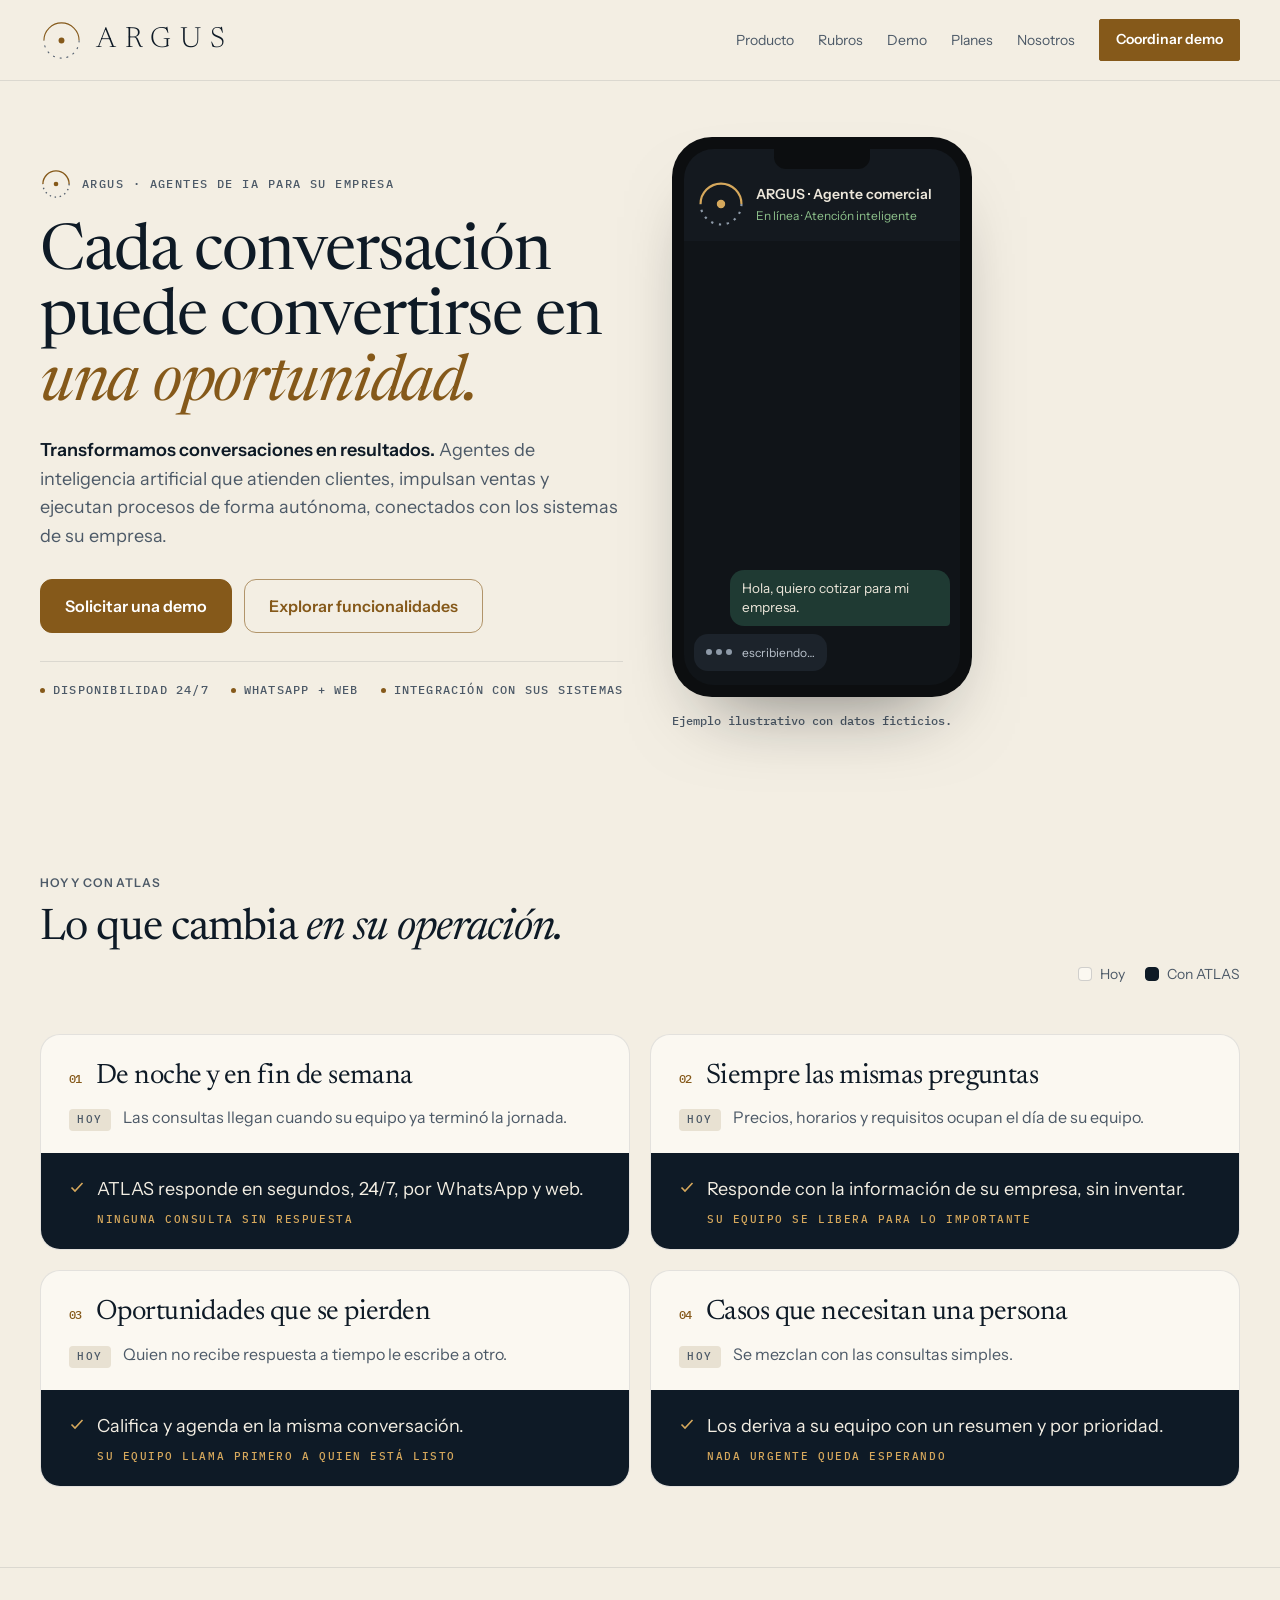
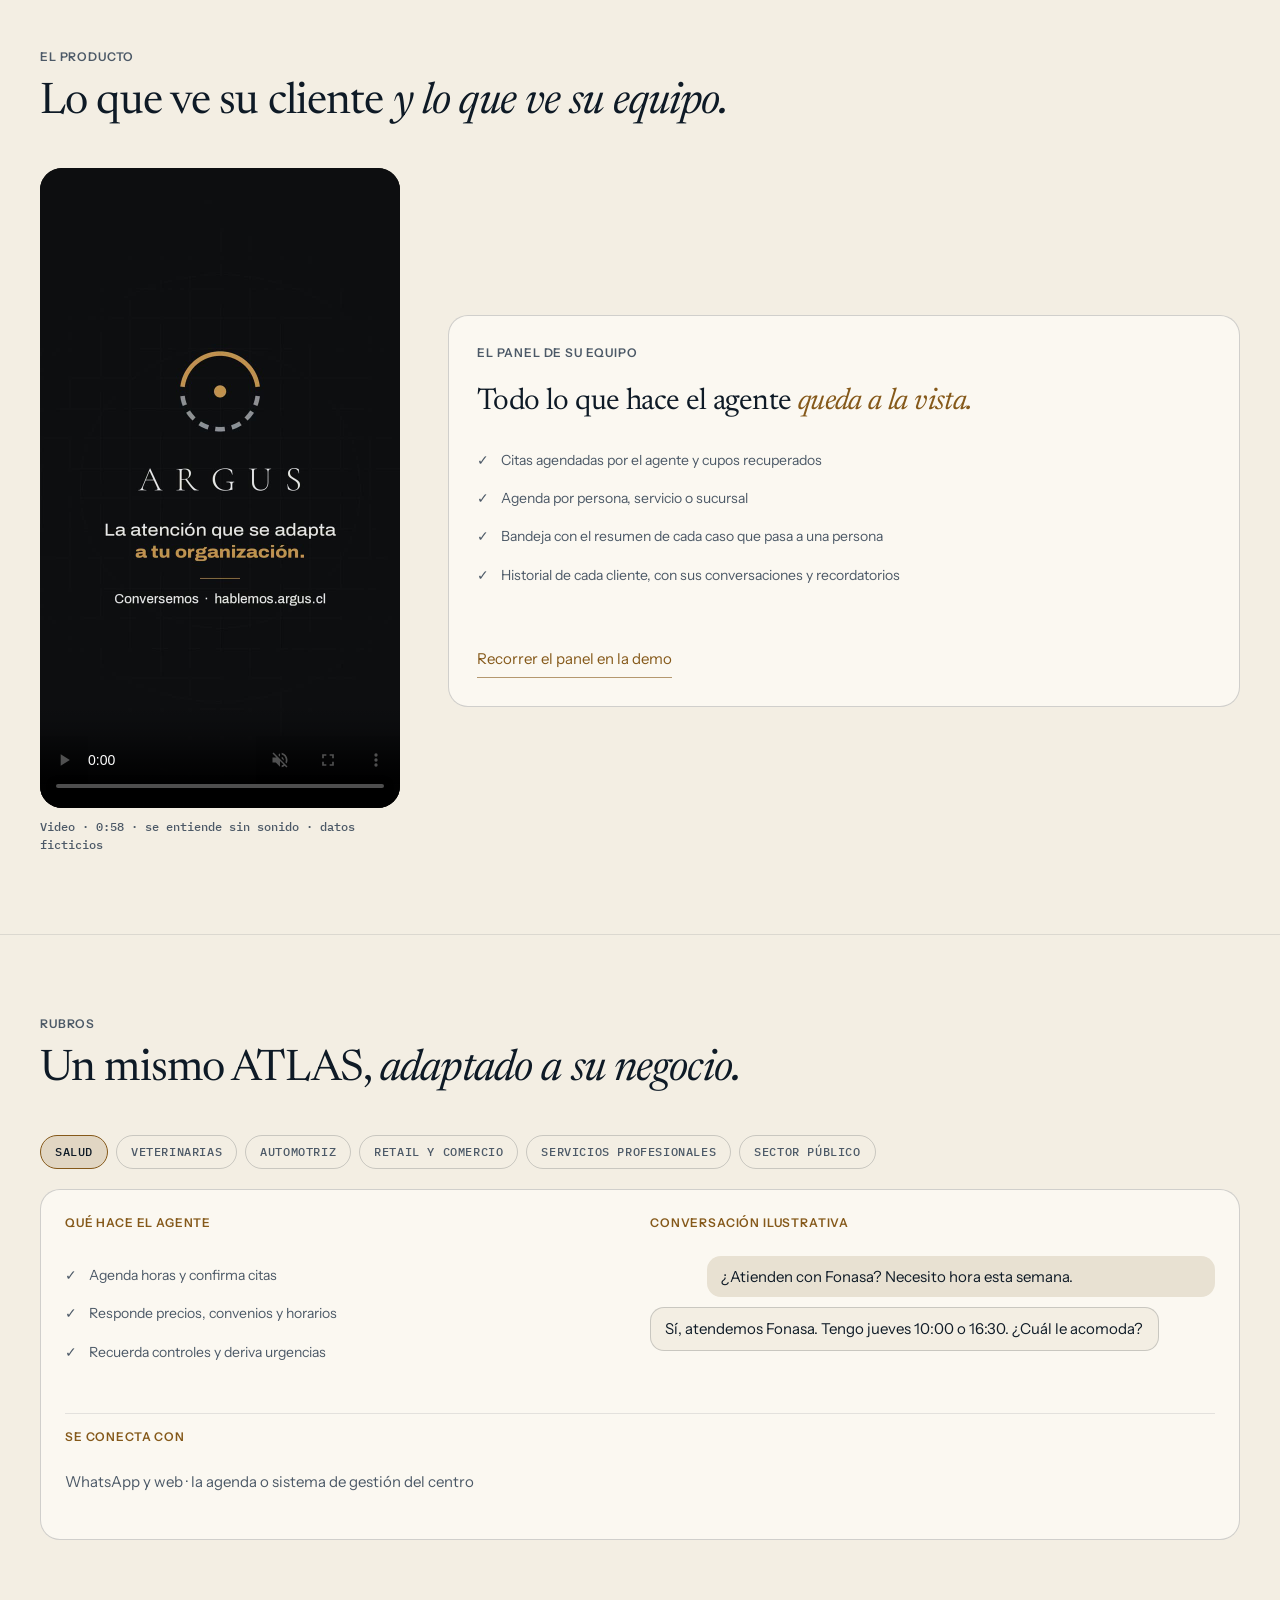
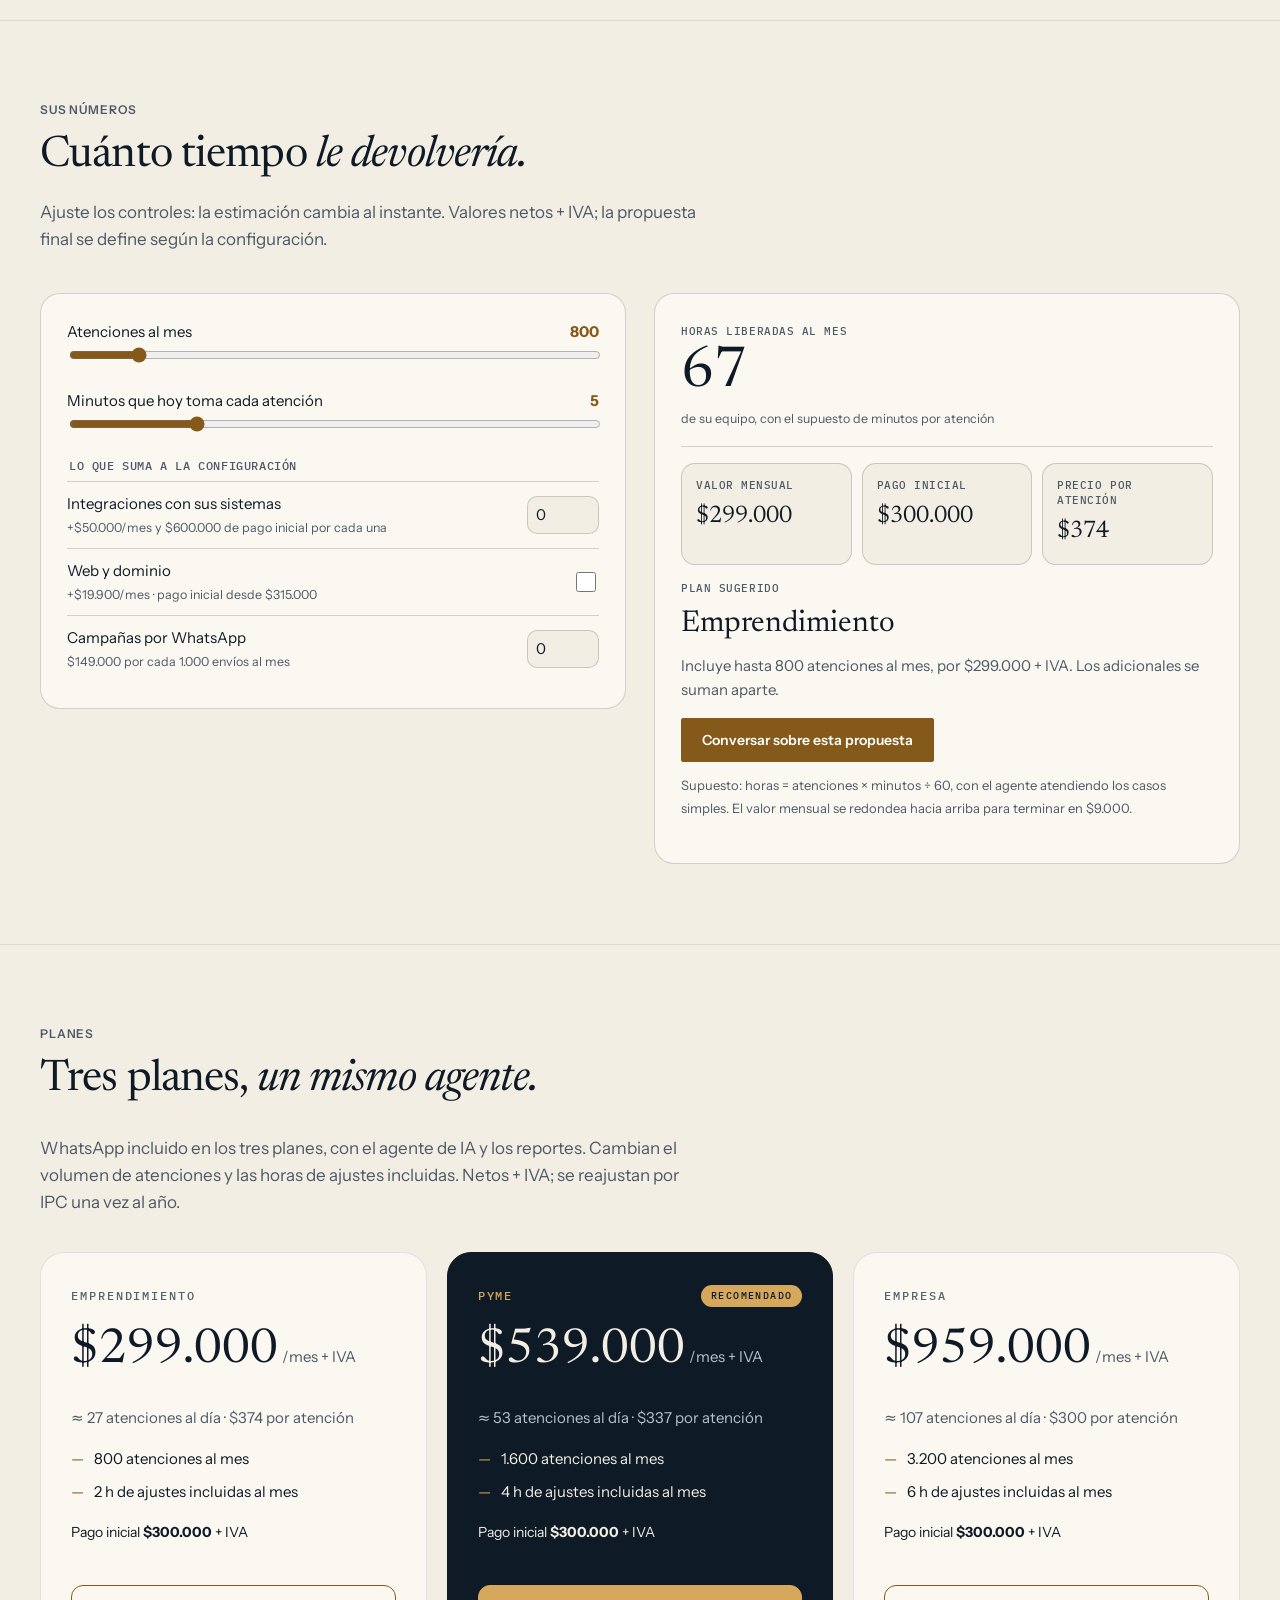
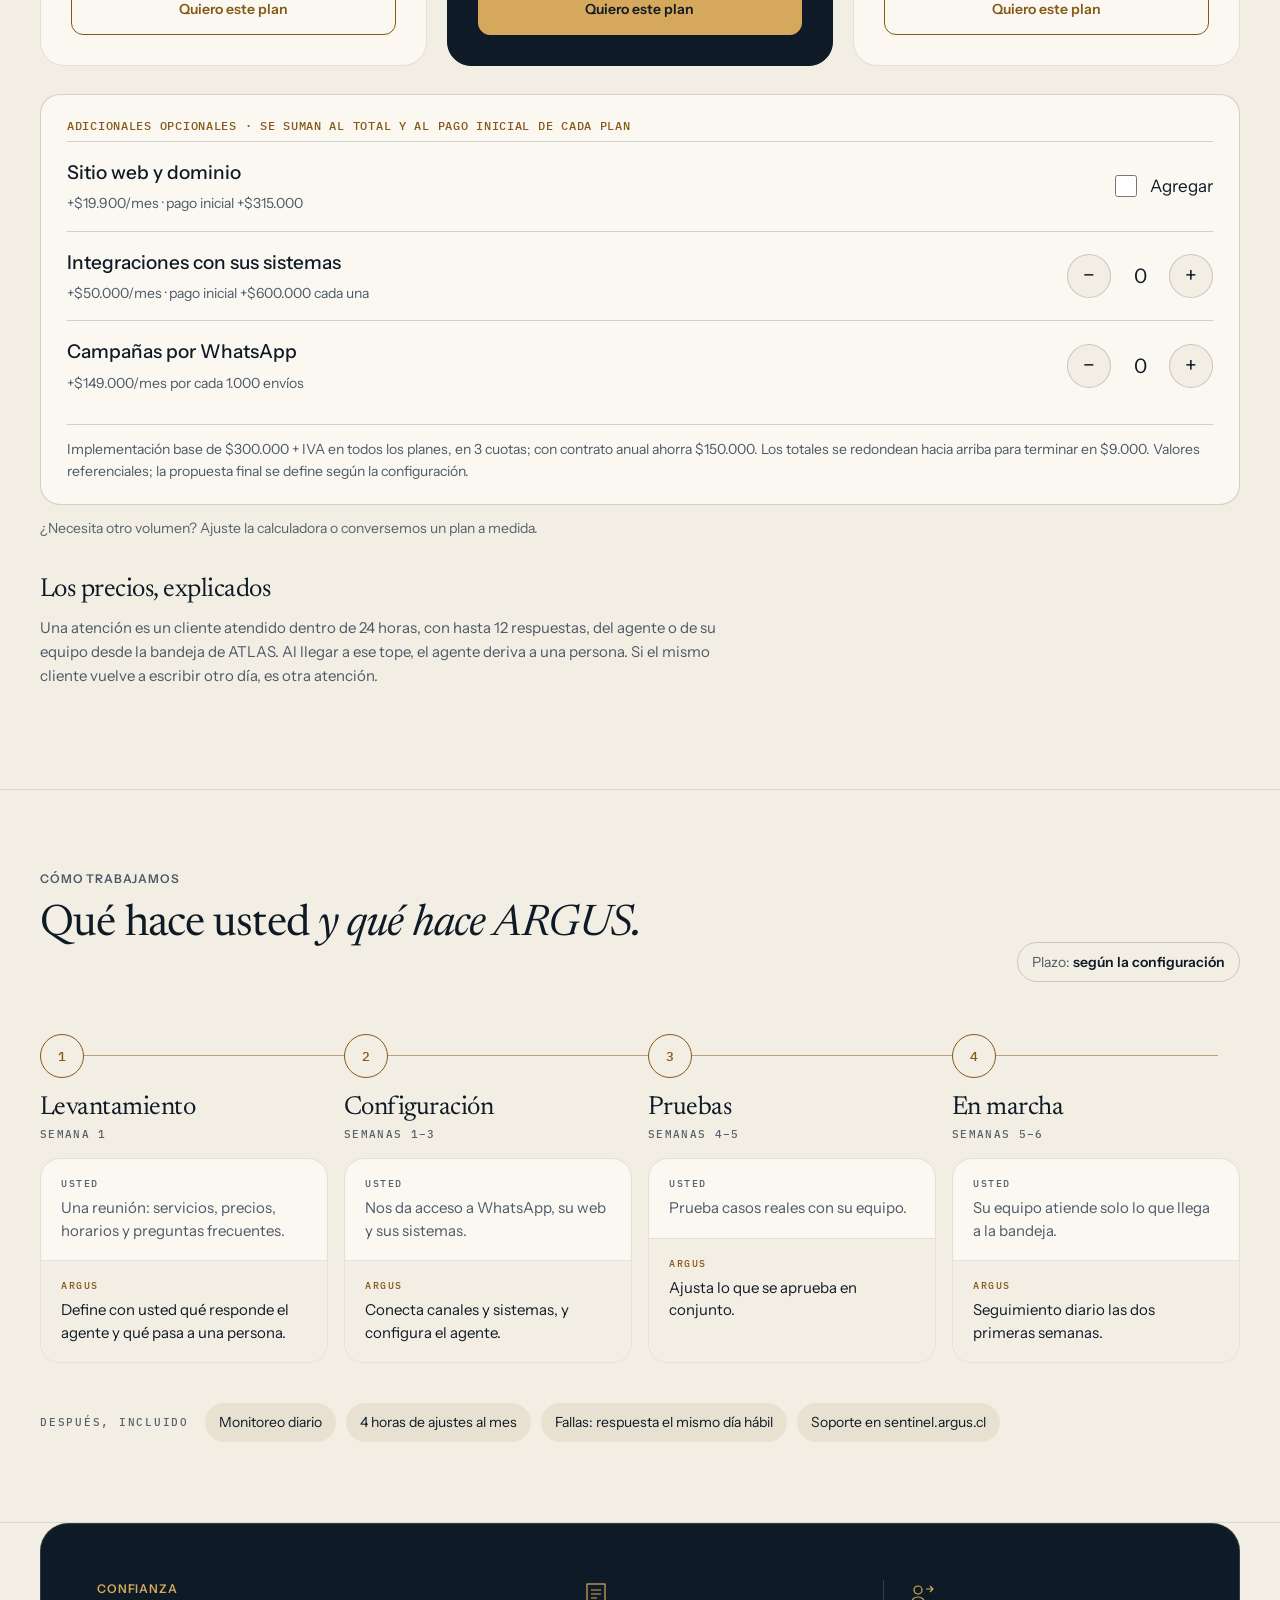
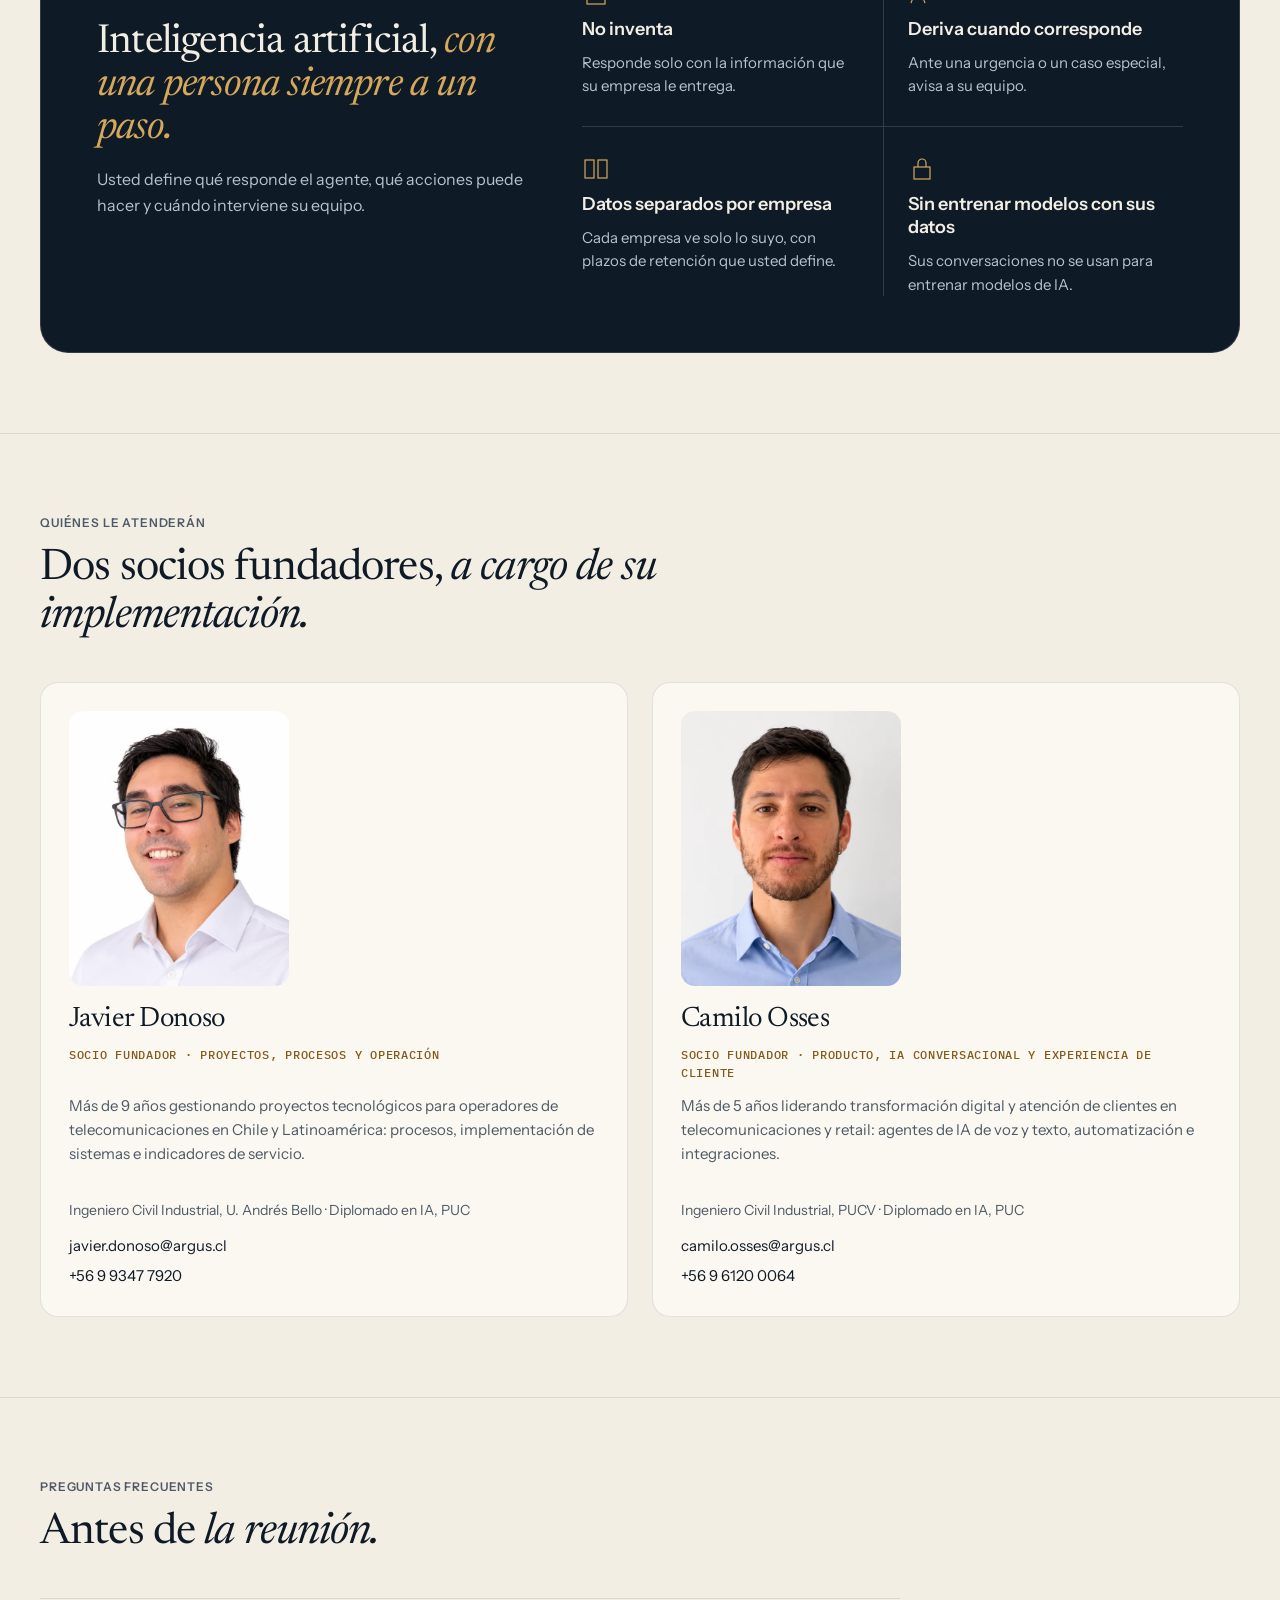
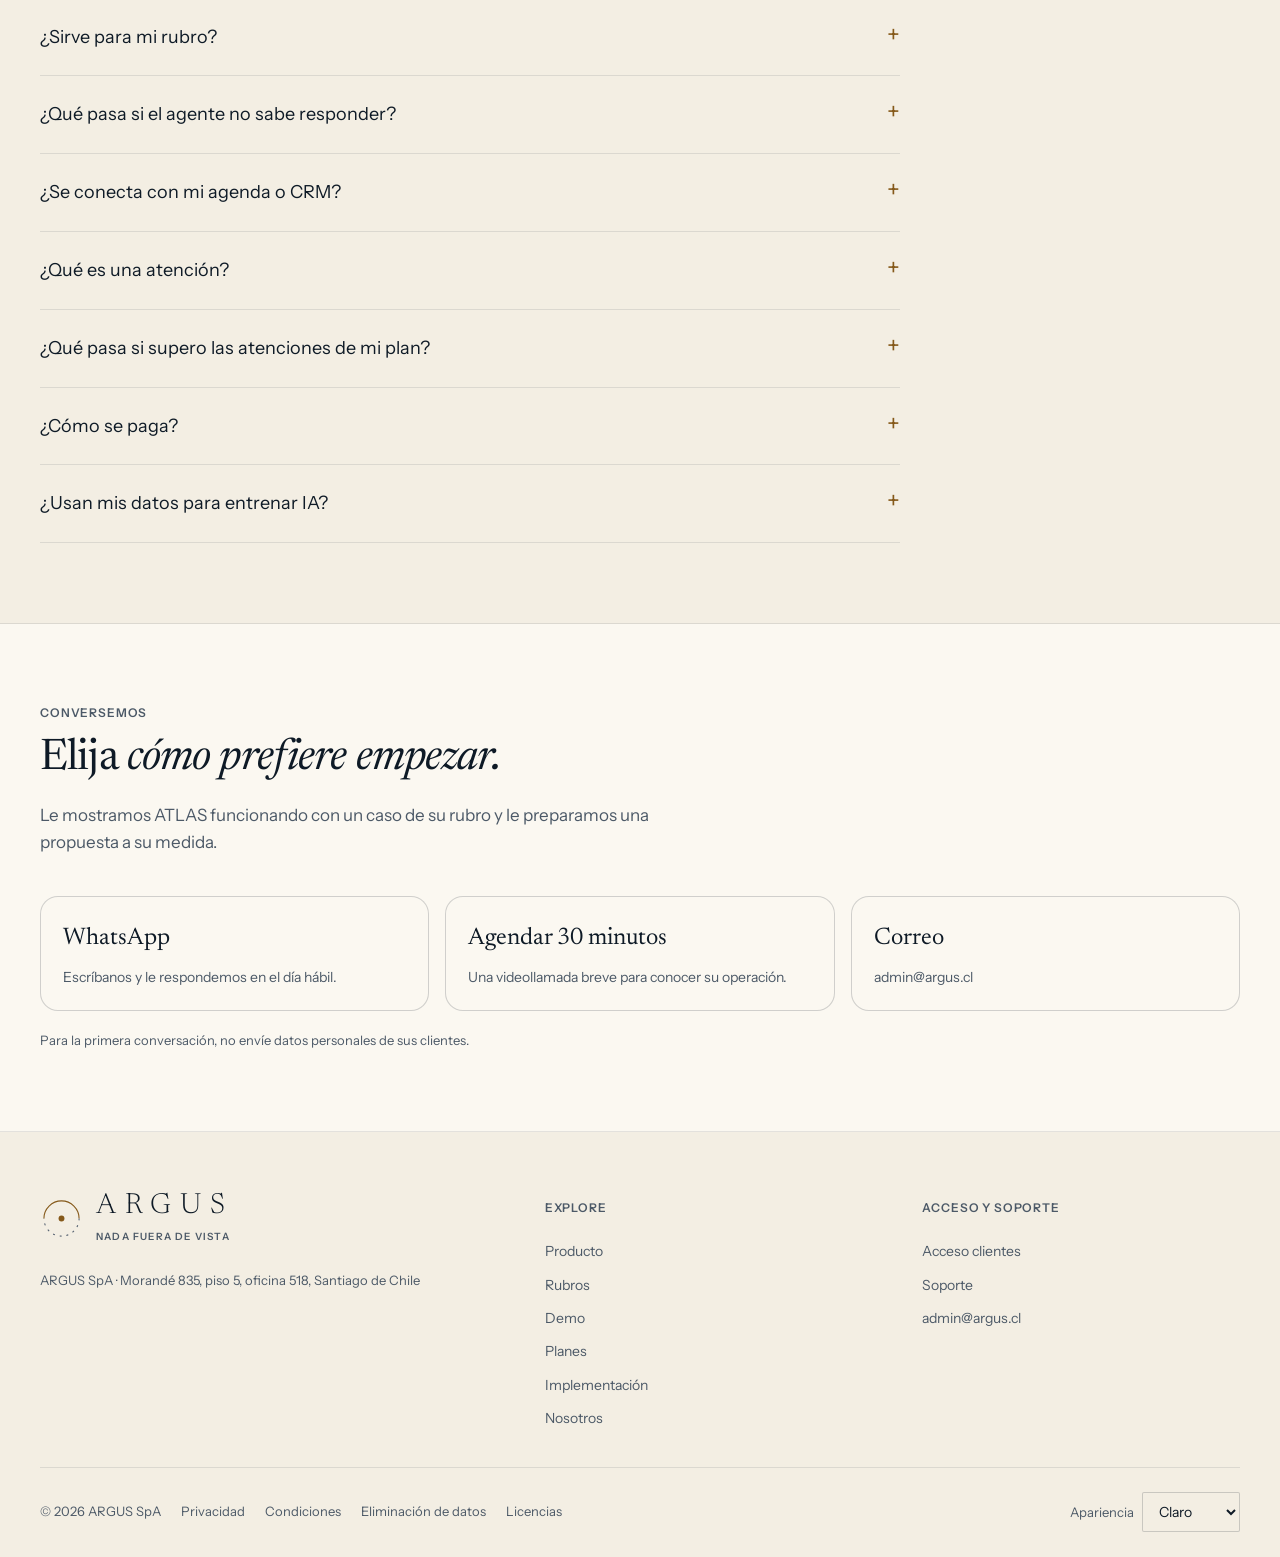
==== index.html @ 212ef9f0 "feat(seo): favicon ARGUS en raíz y datos estructurados WebSite - Agrega favicon.ico, favicon.svg, fa" ====
<!doctype html><html lang="es-CL"><head><meta charset="utf-8"><meta name="viewport" content="width=device-width, initial-scale=1"><title>ATLAS: agentes de IA que atienden, agendan y venden por WhatsApp y web | ARGUS</title><meta name="description" content="ATLAS responde 24/7 por WhatsApp y en su sitio web con la información de su empresa, agenda, califica oportunidades y deriva a su equipo. Desde $299.000 + IVA al mes."><link rel="canonical" href="https://www.argus.cl/"><meta property="og:type" content="website"><meta property="og:locale" content="es_CL"><meta property="og:site_name" content="ARGUS"><meta property="og:title" content="Su atención, a toda hora · ATLAS by ARGUS"><meta property="og:description" content="Agentes de IA que atienden, agendan y venden por WhatsApp y en su sitio web."><meta property="og:url" content="https://www.argus.cl/"><meta property="og:image" content="https://www.argus.cl/assets/media/atlas-demo-argus-poster.jpg"><meta property="og:image:alt" content="ATLAS by ARGUS: la atención que se adapta a su organización"><meta name="twitter:card" content="summary_large_image"><meta name="twitter:image" content="https://www.argus.cl/assets/media/atlas-demo-argus-poster.jpg"><meta name="theme-color" content="#F3EEE3"><link rel="icon" href="/favicon.ico" sizes="48x48"><link rel="icon" href="/favicon.svg" type="image/svg+xml"><link rel="icon" href="/favicon.png" type="image/png" sizes="96x96"><link rel="apple-touch-icon" href="/apple-touch-icon.png"><link rel="preconnect" href="https://fonts.googleapis.com"><link rel="preconnect" href="https://fonts.gstatic.com" crossorigin><link href="https://fonts.googleapis.com/css2?family=Newsreader:ital,opsz,wght@0,6..72,300..600;1,6..72,400&family=Instrument+Sans:wght@400..600&family=IBM+Plex+Mono:wght@400;500&display=swap" rel="stylesheet"><link rel="stylesheet" href="assets/site.css"><script type="application/ld+json">{"@context":"https://schema.org","@type":"Organization","name":"ARGUS SpA","url":"https://www.argus.cl/","logo":"https://www.argus.cl/assets/argus-app-icon-1024.png","email":"admin@argus.cl","address":{"@type":"PostalAddress","streetAddress":"Morandé 835, piso 5, oficina 518","addressLocality":"Santiago","addressCountry":"CL"}}</script><script type="application/ld+json">{"@context":"https://schema.org","@type":"FAQPage","mainEntity":[{"@type":"Question","name":"¿Sirve para mi rubro?","acceptedAnswer":{"@type":"Answer","text":"Sí. El lenguaje, las reglas y los procesos se configuran según su negocio."}},{"@type":"Question","name":"¿Qué pasa si el agente no sabe responder?","acceptedAnswer":{"@type":"Answer","text":"Deriva la conversación a su equipo con un resumen, sin inventar."}},{"@type":"Question","name":"¿Se conecta con mi agenda o CRM?","acceptedAnswer":{"@type":"Answer","text":"Sí, con una integración adicional. Si no usa un sistema de agenda, ATLAS trae la suya. Si su proveedor no habilita el acceso, ajustamos la propuesta antes de cobrar la integración."}},{"@type":"Question","name":"¿Qué es una atención?","acceptedAnswer":{"@type":"Answer","text":"Un cliente atendido dentro de 24 horas, con hasta 12 respuestas del agente o de su equipo desde la bandeja. Si el mismo cliente vuelve otro día, es otra atención."}},{"@type":"Question","name":"¿Qué pasa si supero las atenciones de mi plan?","acceptedAnswer":{"@type":"Answer","text":"El agente sigue atendiendo. Cada atención adicional cuesta $500 + IVA. Si lo supera dos meses seguidos, pasa al plan siguiente."}},{"@type":"Question","name":"¿Cómo se paga?","acceptedAnswer":{"@type":"Answer","text":"La implementación es un pago único desde $300.000 + IVA, en 3 cuotas; con contrato anual ahorra $150.000. La mensualidad comienza al entregar el servicio."}},{"@type":"Question","name":"¿Usan mis datos para entrenar IA?","acceptedAnswer":{"@type":"Answer","text":"No. Cada empresa ve solo lo suyo y usted define cuánto tiempo se guardan. Tratamos los datos conforme a la Ley 21.719."}}]}</script><script src="assets/site.js" defer></script><script src="assets/hero.js" defer></script><link rel="stylesheet" href="assets/carta.css"><link rel="stylesheet" href="assets/ajustes.css"><link rel="stylesheet" href="assets/hero.css"><link rel="stylesheet" href="assets/home.css"><link rel="stylesheet" href="assets/secciones.css"><script src="assets/theme.js"></script><script type="application/ld+json">{"@context":"https://schema.org","@type":"WebSite","name":"ARGUS","url":"https://www.argus.cl/"}</script></head><body class="home"><a class="skip" href="#contenido">Ir al contenido</a><header class="masthead"><div class="container nav-inner"><a class="brand" href="index.html" aria-label="ARGUS, inicio"><svg viewBox="0 0 44 44" fill="none" aria-hidden="true"><path d="M4 22a18 18 0 0 1 36 0" stroke="currentColor" stroke-width="1.1"/><path d="M40 22a18 18 0 0 1-36 0" stroke="currentColor" stroke-width="1.1" stroke-dasharray="2 5" style="stroke:var(--gy)"/><circle cx="22" cy="22" r="3" fill="currentColor"/></svg><span>ARGUS<small>NADA FUERA DE VISTA</small></span></a><button class="menu-toggle" aria-expanded="false" aria-controls="main-nav">Menú <span aria-hidden="true">☰</span></button><nav id="main-nav" aria-label="Navegación principal"><a href="#producto" data-spy="producto">Producto</a><a href="#rubros" data-spy="rubros">Rubros</a><a href="demo.html">Demo</a><a href="planes.html">Planes</a><a href="nosotros.html">Nosotros</a><a class="button" href="https://hablemos.argus.cl" data-contact="whatsapp" data-placement="navegacion" target="_blank" rel="noopener">Coordinar demo</a><div class="nav-extra"><a href="implementacion.html">Implementación</a><a href="https://app.argus.cl">Acceso clientes</a><a href="https://sentinel.argus.cl">Soporte</a></div></nav></div></header><main id="contenido">

<section class="hx" aria-labelledby="hx-title"><div class="container hx-row"><div class="hx-copy"><p class="hx-chip"><svg class="hx-eye sm" width="32" height="32" viewBox="0 0 44 44" fill="none" aria-hidden="true"><circle class="hx-halo" cx="22" cy="22" r="17"/><g class="hx-lid"><path class="hx-arc-top" d="M4 22a18 18 0 0 1 36 0"/><path class="hx-arc-bot" d="M40 22a18 18 0 0 1-36 0"/><circle class="hx-pupil" cx="22" cy="22" r="3.2"/></g></svg><span>ARGUS · Agentes de IA para su empresa</span></p><h1 id="hx-title">Cada conversación puede convertirse en <em>una oportunidad.</em></h1><p class="hx-lead"><strong>Transformamos conversaciones en resultados.</strong> Agentes de inteligencia artificial que atienden clientes, impulsan ventas y ejecutan procesos de forma autónoma, conectados con los sistemas de su empresa.</p><div class="hero3-ctas"><a class="button hero3-primary" href="https://hablemos.argus.cl" data-contact="whatsapp" data-placement="portada" target="_blank" rel="noopener" data-evt="cta_whatsapp_hero">Solicitar una demo</a><a class="button secondary" href="#producto">Explorar funcionalidades</a></div><ul class="hx-facts"><li>Disponibilidad 24/7</li><li>WhatsApp + web</li><li>Integración con sus sistemas</li></ul></div><figure class="hx-demo"><p class="vh">Ejemplo ilustrativo con datos ficticios: un cliente pide cotizar por WhatsApp. El agente pregunta cuántas consultas recibe y por qué canal, recomienda el plan Pyme, agenda una demo para mañana a las 11:00 y avisa al equipo comercial con un resumen. Resultado: oportunidad comercial identificada.</p><div class="hx-phone" aria-hidden="true"><div class="hx-notch"></div><div class="hx-head"><svg class="hx-eye lg" width="50" height="50" viewBox="0 0 44 44" fill="none" aria-hidden="true"><circle class="hx-halo" cx="22" cy="22" r="17"/><g class="hx-lid"><path class="hx-arc-top" d="M4 22a18 18 0 0 1 36 0"/><path class="hx-arc-bot" d="M40 22a18 18 0 0 1-36 0"/><circle class="hx-pupil" cx="22" cy="22" r="3.2"/></g></svg><div><b>ARGUS · Agente comercial</b><small>En línea · Atención inteligente</small></div></div><div class="hx-msgs"><p class="hx-m u">Hola, quiero cotizar para mi empresa.</p><p class="hx-m a">Con gusto. ¿Cuántas consultas recibe al día y por qué canal?</p><p class="hx-m u">Unas 40, casi todas por WhatsApp.</p><p class="hx-m a">El plan Pyme le calza: atención 24/7 y conexión con sus sistemas. ¿Agendo una demo mañana a las 11:00?</p><p class="hx-m u">Sí, perfecto.</p><p class="hx-m a"><b class="ok">Listo.</b> Demo agendada y su ejecutivo ya tiene el resumen.</p><p class="hx-typing"><i></i><i></i><i></i><span>escribiendo…</span></p></div></div><div class="hx-card" aria-hidden="true"><span class="hx-kick">Resultado de la conversación</span><b class="hx-title">Oportunidad comercial identificada</b><dl><div><dt>Interés</dt><dd>Cotización</dd></div><div><dt>Canal</dt><dd>WhatsApp</dd></div><div><dt>Volumen</dt><dd>~40 al día</dd></div></dl><ul><li><span class="ck">✓</span><span>Demo agendada<small>Mañana 11:00</small></span></li><li><span class="ck">✓</span><span>Equipo comercial avisado<small>Con resumen</small></span></li></ul></div><figcaption class="hx-note">Ejemplo ilustrativo con datos ficticios.</figcaption></figure></div></section>

<section class="section" id="hoy-con-atlas"><div class="container"><div class="chg-head"><div class="section-heading stacked"><span class="eyebrow">Hoy y con ATLAS</span><h2>Lo que cambia <em>en su operación.</em></h2></div><p class="chg-legend" aria-hidden="true"><span><i class="k-hoy"></i>Hoy</span><span><i class="k-atlas"></i>Con ATLAS</span></p></div><ul class="chg-grid" aria-label="Situaciones: hoy y con ATLAS"><li class="chg-card"><div class="chg-top"><h3><span class="chg-n">01</span>De noche y en fin de semana</h3><p class="chg-hoy"><span class="chg-tag">Hoy</span>Las consultas llegan cuando su equipo ya terminó la jornada.</p></div><div class="chg-atlas"><p><svg viewBox="0 0 16 16" aria-hidden="true"><path d="M2.5 8.5l3.5 3.5 7.5-8"/></svg><span><span class="vh">Con ATLAS: </span>ATLAS responde en segundos, 24/7, por WhatsApp y web.</span></p><small><span class="r-full">Ninguna consulta sin respuesta</span><span class="r-short" aria-hidden="true">Ninguna consulta sin respuesta</span></small></div></li><li class="chg-card"><div class="chg-top"><h3><span class="chg-n">02</span>Siempre las mismas preguntas</h3><p class="chg-hoy"><span class="chg-tag">Hoy</span>Precios, horarios y requisitos ocupan el día de su equipo.</p></div><div class="chg-atlas"><p><svg viewBox="0 0 16 16" aria-hidden="true"><path d="M2.5 8.5l3.5 3.5 7.5-8"/></svg><span><span class="vh">Con ATLAS: </span>Responde con la información de su empresa, sin inventar.</span></p><small><span class="r-full">Su equipo se libera para lo importante</span><span class="r-short" aria-hidden="true">Su equipo se libera</span></small></div></li><li class="chg-card"><div class="chg-top"><h3><span class="chg-n">03</span>Oportunidades que se pierden</h3><p class="chg-hoy"><span class="chg-tag">Hoy</span>Quien no recibe respuesta a tiempo le escribe a otro.</p></div><div class="chg-atlas"><p><svg viewBox="0 0 16 16" aria-hidden="true"><path d="M2.5 8.5l3.5 3.5 7.5-8"/></svg><span><span class="vh">Con ATLAS: </span>Califica y agenda en la misma conversación.</span></p><small><span class="r-full">Su equipo llama primero a quien está listo</span><span class="r-short" aria-hidden="true">Se llama primero a quien está listo</span></small></div></li><li class="chg-card"><div class="chg-top"><h3><span class="chg-n">04</span>Casos que necesitan una persona</h3><p class="chg-hoy"><span class="chg-tag">Hoy</span>Se mezclan con las consultas simples.</p></div><div class="chg-atlas"><p><svg viewBox="0 0 16 16" aria-hidden="true"><path d="M2.5 8.5l3.5 3.5 7.5-8"/></svg><span><span class="vh">Con ATLAS: </span>Los deriva a su equipo con un resumen y por prioridad.</span></p><small><span class="r-full">Nada urgente queda esperando</span><span class="r-short" aria-hidden="true">Nada urgente queda esperando</span></small></div></li></ul><div class="chg-nav"><div class="chg-dots" aria-hidden="true"><i class="on"></i><i></i><i></i><i></i></div><div class="chg-arrows"><button type="button" class="chg-prev" aria-label="Situación anterior">←</button><button type="button" class="chg-next" aria-label="Situación siguiente">→</button></div></div></div></section>

<section class="section product-section" id="producto"><div class="container"><div class="section-heading stacked"><span class="eyebrow">El producto</span><h2>Lo que ve su cliente <em>y lo que ve su equipo.</em></h2></div>
<div class="v2-video-row"><figure class="video-demo"><video src="assets/media/atlas-demo-argus.mp4" poster="assets/media/atlas-demo-argus-poster.jpg" controls playsinline muted preload="metadata" width="720" height="1280" aria-describedby="video-demo-caption" data-evt="play_video"></video><figcaption id="video-demo-caption">Video · 0:58 · se entiende sin sonido · datos ficticios</figcaption></figure>
<div class="v2-panel-card"><span class="eyebrow">El panel de su equipo</span><h3>Todo lo que hace el agente <em>queda a la vista.</em></h3><ul class="check-list"><li>Citas agendadas por el agente y cupos recuperados</li><li>Agenda por persona, servicio o sucursal</li><li>Bandeja con el resumen de cada caso que pasa a una persona</li><li>Historial de cada cliente, con sus conversaciones y recordatorios</li></ul><a class="text-link" href="demo.html">Recorrer el panel en la demo</a></div></div>
</div></section>

<section class="section" id="rubros"><div class="container"><div class="section-heading stacked"><span class="eyebrow">Rubros</span><h2>Un mismo ATLAS, <em>adaptado a su negocio.</em></h2></div>
<div class="rub-explorer"><div class="rub-tabs" role="tablist" aria-label="Elija un rubro">
<button role="tab" id="rx-0" aria-controls="rxp" aria-selected="true" data-x="0">Salud</button><button role="tab" id="rx-1" aria-selected="false" tabindex="-1" data-x="1">Veterinarias</button><button role="tab" id="rx-2" aria-selected="false" tabindex="-1" data-x="2">Automotriz</button><button role="tab" id="rx-3" aria-selected="false" tabindex="-1" data-x="3">Retail y comercio</button><button role="tab" id="rx-4" aria-selected="false" tabindex="-1" data-x="4">Servicios profesionales</button><button role="tab" id="rx-5" aria-selected="false" tabindex="-1" data-x="5">Sector público</button></div>
<div class="rub-panel" id="rxp" role="tabpanel" aria-labelledby="rx-0"><div class="rub-do"><span class="eyebrow">Qué hace el agente</span><ul class="check-list" data-x="do"></ul></div>
<div class="rub-chat"><span class="eyebrow">Conversación ilustrativa</span><p class="u" data-x="c">¿Atienden con Fonasa? Necesito hora esta semana.</p><p class="a" data-x="a">Sí, atendemos Fonasa. Tengo jueves 10:00 o 16:30. ¿Cuál le acomoda?</p></div>
<div class="rub-con"><span class="eyebrow">Se conecta con</span><p data-x="con"></p></div></div>
</div></div></section>

<section class="section" id="calculadora"><div class="container"><div class="section-heading stacked"><span class="eyebrow">Sus números</span><h2>Cuánto tiempo <em>le devolvería.</em></h2><p>Ajuste los controles: la estimación cambia al instante. Valores netos + IVA; la propuesta final se define según la configuración.</p></div>
<div class="calc2"><div class="calc-inputs">
<label class="calc-field"><span>Atenciones al mes <b id="c-att-v">800</b></span><input id="c-att" type="range" min="100" max="6000" step="50" value="800"></label>
<label class="calc-field"><span>Minutos que hoy toma cada atención <b id="c-min-v">5</b></span><input id="c-min" type="range" min="2" max="15" step="1" value="5"></label>
<fieldset class="calc-add"><legend>Lo que suma a la configuración</legend>
<label class="calc-check"><span>Integraciones con sus sistemas<small>+$50.000/mes y $600.000 de pago inicial por cada una</small></span><input id="c-integ" type="number" min="0" max="10" value="0"></label>
<label class="calc-check"><span>Web y dominio<small>+$19.900/mes · pago inicial desde $315.000</small></span><input id="c-web" type="checkbox"></label>
<label class="calc-check"><span>Campañas por WhatsApp<small>$149.000 por cada 1.000 envíos al mes</small></span><input id="c-camp" type="number" min="0" max="50" value="0"></label>
</fieldset></div>
<div class="calc-results" aria-live="polite">
<div class="calc-hours"><span>Horas liberadas al mes</span><b id="c-h">67</b><small>de su equipo, con el supuesto de minutos por atención</small></div>
<div class="calc-out2"><div><span>Valor mensual</span><b id="c-mes">$0</b></div><div><span>Pago inicial</span><b id="c-ini">$0</b></div><div><span>Precio por atención</span><b id="c-unit">$0</b></div></div>
<div class="calc-plan-sug"><span>Plan sugerido</span><b id="c-plan">Pyme · recomendado</b><p id="c-plan-d"></p></div>
<a class="button" id="c-cta" href="https://hablemos.argus.cl" target="_blank" rel="noopener" data-contact="whatsapp" data-placement="calculadora">Conversar sobre esta propuesta</a>
<p class="small">Supuesto: horas = atenciones × minutos ÷ 60, con el agente atendiendo los casos simples. El valor mensual se redondea hacia arriba para terminar en $9.000.</p>
</div></div></div></section>
<section class="section" id="planes"><div class="container"><div class="pl-head"><div class="section-heading stacked"><span class="eyebrow">Planes</span><h2>Tres planes, <em>un mismo agente.</em></h2><p>WhatsApp incluido en los tres planes, con el agente de IA y los reportes. Cambian el volumen de atenciones y las horas de ajustes incluidas. Netos + IVA; se reajustan por IPC una vez al año.</p></div></div>
<div class="plan-seg" role="tablist" aria-label="Elija un plan"><button type="button" role="tab" aria-selected="false" data-p="0">Emprendimiento</button><button type="button" role="tab" aria-selected="true" data-p="1">Pyme</button><button type="button" role="tab" aria-selected="false" data-p="2">Empresa</button></div>
<div class="plan-cards">
<article class="plan-card" data-p="0"><div class="pc-top"><span class="eyebrow">Emprendimiento</span></div><p class="plan-price"><b data-m="0">$299.000</b><small>/mes + IVA</small></p><p class="plan-for">≈ 27 atenciones al día · $374 por atención</p><ul class="pc-list"><li>800 atenciones al mes</li><li>2 h de ajustes incluidas al mes</li></ul><p class="pc-ini">Pago inicial <b data-i="0">$300.000</b> + IVA</p><a class="button secondary" href="https://hablemos.argus.cl?texto=Hola%2C%20quiero%20conversar%20sobre%20el%20plan%20Emprendimiento" target="_blank" rel="noopener" data-contact="whatsapp" data-placement="planes" data-evt="cta_plan_emprendimiento">Quiero este plan</a></article>
<article class="plan-card rec on" data-p="1"><div class="pc-top"><span class="eyebrow">Pyme</span><span class="badge">Recomendado</span></div><p class="plan-price"><b data-m="1">$539.000</b><small>/mes + IVA</small></p><p class="plan-for">≈ 53 atenciones al día · $337 por atención</p><ul class="pc-list"><li>1.600 atenciones al mes</li><li>4 h de ajustes incluidas al mes</li></ul><p class="pc-ini">Pago inicial <b data-i="1">$300.000</b> + IVA</p><a class="button" href="https://hablemos.argus.cl?texto=Hola%2C%20quiero%20conversar%20sobre%20el%20plan%20Pyme" target="_blank" rel="noopener" data-contact="whatsapp" data-placement="planes" data-evt="cta_plan_pyme">Quiero este plan</a></article>
<article class="plan-card" data-p="2"><div class="pc-top"><span class="eyebrow">Empresa</span></div><p class="plan-price"><b data-m="2">$959.000</b><small>/mes + IVA</small></p><p class="plan-for">≈ 107 atenciones al día · $300 por atención</p><ul class="pc-list"><li>3.200 atenciones al mes</li><li>6 h de ajustes incluidas al mes</li></ul><p class="pc-ini">Pago inicial <b data-i="2">$300.000</b> + IVA</p><a class="button secondary" href="https://hablemos.argus.cl?texto=Hola%2C%20quiero%20conversar%20sobre%20el%20plan%20Empresa" target="_blank" rel="noopener" data-contact="whatsapp" data-placement="planes" data-evt="cta_plan_empresa">Quiero este plan</a></article>
</div>
<div class="ad-panel" id="ad" aria-label="Adicionales opcionales"><div class="ad-h">Adicionales opcionales · se suman al total y al pago inicial de cada plan</div>
<div class="ad-row"><div><b>Sitio web y dominio</b><small>+$19.900/mes · pago inicial +$315.000</small></div><label class="ad-check"><input type="checkbox" id="ad-web"><span>Agregar</span></label></div>
<div class="ad-row"><div><b>Integraciones con sus sistemas</b><small>+$50.000/mes · pago inicial +$600.000 cada una</small></div><div class="ad-step"><button type="button" data-k="integ" data-d="-1" aria-label="Quitar una integración">−</button><output id="ad-integ">0</output><button type="button" data-k="integ" data-d="1" aria-label="Agregar una integración">+</button></div></div>
<div class="ad-row"><div><b>Campañas por WhatsApp</b><small>+$149.000/mes por cada 1.000 envíos</small></div><div class="ad-step"><button type="button" data-k="camp" data-d="-1" aria-label="Quitar mil envíos">−</button><output id="ad-camp">0</output><button type="button" data-k="camp" data-d="1" aria-label="Agregar mil envíos">+</button></div></div>
<p class="ad-note">Implementación base de $300.000 + IVA en todos los planes, en 3 cuotas; con contrato anual ahorra $150.000. Los totales se redondean hacia arriba para terminar en $9.000. Valores referenciales; la propuesta final se define según la configuración.</p>
</div>
<p class="plans-from">¿Necesita otro volumen? <a href="index.html#calculadora">Ajuste la calculadora</a> o <a href="https://hablemos.argus.cl" target="_blank" rel="noopener">conversemos un plan a medida</a>.</p>
<div class="pl-extras"><h3>Además del plan mensual</h3><ul class="extras-list"><li><span>Implementación</span><b>Pago único desde $300.000, en 3 cuotas. Con contrato anual, ahorra $150.000.</b></li><li><span>Atención adicional</span><b>$500 + IVA por atención</b></li></ul>
<p class="small">Si supera su plan, el agente sigue atendiendo y cada atención extra cuesta $500. Si lo supera dos meses seguidos, pasa al plan siguiente.</p></div>
<div class="pl-explain"><h3>Los precios, explicados</h3><p>Una atención es un cliente atendido dentro de 24 horas, con hasta 12 respuestas, del agente o de su equipo desde la bandeja de ATLAS. Al llegar a ese tope, el agente deriva a una persona. Si el mismo cliente vuelve a escribir otro día, es otra atención.</p></div>
</div></section>

<section class="section" id="como"><div class="container"><div class="wk-head"><div class="section-heading stacked"><span class="eyebrow">Cómo trabajamos</span><h2>Qué hace usted <em>y qué hace ARGUS.</em></h2></div><p class="wk-pills"><span>Plazo: <b>según la configuración</b></span></p></div><ol class="wk-line"><li class="wk-step"><span class="wk-dot" aria-hidden="true">1</span><div class="wk-name"><h3>Levantamiento</h3><span>Semana 1</span></div><div class="wk-card"><p class="wk-you"><small>Usted</small>Una reunión: servicios, precios, horarios y preguntas frecuentes.</p><p class="wk-us"><small>ARGUS</small>Define con usted qué responde el agente y qué pasa a una persona.</p></div></li><li class="wk-step"><span class="wk-dot" aria-hidden="true">2</span><div class="wk-name"><h3>Configuración</h3><span>Semanas 1–3</span></div><div class="wk-card"><p class="wk-you"><small>Usted</small>Nos da acceso a WhatsApp, su web y sus sistemas.</p><p class="wk-us"><small>ARGUS</small>Conecta canales y sistemas, y configura el agente.</p></div></li><li class="wk-step"><span class="wk-dot" aria-hidden="true">3</span><div class="wk-name"><h3>Pruebas</h3><span>Semanas 4–5</span></div><div class="wk-card"><p class="wk-you"><small>Usted</small>Prueba casos reales con su equipo.</p><p class="wk-us"><small>ARGUS</small>Ajusta lo que se aprueba en conjunto.</p></div></li><li class="wk-step"><span class="wk-dot" aria-hidden="true">4</span><div class="wk-name"><h3>En marcha</h3><span>Semanas 5–6</span></div><div class="wk-card"><p class="wk-you"><small>Usted</small>Su equipo atiende solo lo que llega a la bandeja.</p><p class="wk-us"><small>ARGUS</small>Seguimiento diario las dos primeras semanas.</p></div></li></ol><p class="wk-after"><span class="wk-after-label">Después, incluido</span><span>Monitoreo diario</span><span>4 horas de ajustes al mes</span><span>Fallas: respuesta el mismo día hábil</span><span>Soporte en sentinel.argus.cl</span></p></div></section>

<section class="section" id="confianza"><div class="container"><div class="trust-box"><div class="trust-copy"><span class="eyebrow">Confianza</span><h2>Inteligencia artificial, <em>con una persona siempre a un paso.</em></h2><p>Usted define qué responde el agente, qué acciones puede hacer y cuándo interviene su equipo.</p></div><ul class="trust-grid"><li><svg viewBox="0 0 28 28" aria-hidden="true"><rect x="5" y="4" width="18" height="20"/><path d="M9 10h10M9 14h10M9 18h6"/></svg><h3>No inventa</h3><p>Responde solo con la información que su empresa le entrega.</p></li><li><svg viewBox="0 0 28 28" aria-hidden="true"><circle cx="10" cy="10" r="4"/><path d="M3 23c1-4 4-6 7-6s6 2 7 6M18 9h7M22 6l3 3-3 3"/></svg><h3>Deriva cuando corresponde</h3><p>Ante una urgencia o un caso especial, avisa a su equipo.</p></li><li><svg viewBox="0 0 28 28" aria-hidden="true"><rect x="3" y="5" width="9" height="18"/><rect x="16" y="5" width="9" height="18"/></svg><h3>Datos separados por empresa</h3><p>Cada empresa ve solo lo suyo, con plazos de retención que usted define.</p></li><li><svg viewBox="0 0 28 28" aria-hidden="true"><rect x="6" y="12" width="16" height="12"/><path d="M10 12V8a4 4 0 0 1 8 0v4"/></svg><h3>Sin entrenar modelos con sus datos</h3><p>Sus conversaciones no se usan para entrenar modelos de IA.</p></li></ul></div></div></section>

<section class="section" id="equipo"><div class="container"><div class="section-heading stacked"><span class="eyebrow">Quiénes le atenderán</span><h2>Dos socios fundadores, <em>a cargo de su implementación.</em></h2></div><div class="team-grid">
<article class="team-card"><picture class="photo-slot has-photo"><source srcset="assets/media/javier-donoso.webp" type="image/webp"><img src="assets/media/javier-donoso.jpg" alt="Javier Donoso, socio fundador de ARGUS" width="600" height="750" loading="lazy" decoding="async"></picture><h3>Javier Donoso</h3><p class="team-role">Socio fundador · Proyectos, procesos y operación</p><p>Más de 9 años gestionando proyectos tecnológicos para operadores de telecomunicaciones en Chile y Latinoamérica: procesos, implementación de sistemas e indicadores de servicio.</p><p class="team-edu">Ingeniero Civil Industrial, U. Andrés Bello · Diplomado en IA, PUC</p><ul class="team-contact"><li><a href="mailto:javier.donoso@argus.cl">javier.donoso@argus.cl</a></li><li><a href="https://wa.me/56993477920" target="_blank" rel="noopener" data-contact="whatsapp" data-placement="equipo">+56 9 9347 7920</a></li></ul></article>
<article class="team-card"><picture class="photo-slot has-photo"><source srcset="assets/media/camilo-osses.webp" type="image/webp"><img src="assets/media/camilo-osses.jpg" alt="Camilo Osses, socio fundador de ARGUS" width="600" height="750" loading="lazy" decoding="async"></picture><h3>Camilo Osses</h3><p class="team-role">Socio fundador · Producto, IA conversacional y experiencia de cliente</p><p>Más de 5 años liderando transformación digital y atención de clientes en telecomunicaciones y retail: agentes de IA de voz y texto, automatización e integraciones.</p><p class="team-edu">Ingeniero Civil Industrial, PUCV · Diplomado en IA, PUC</p><ul class="team-contact"><li><a href="mailto:camilo.osses@argus.cl">camilo.osses@argus.cl</a></li><li><a href="https://wa.me/56961200064" target="_blank" rel="noopener" data-contact="whatsapp_camilo" data-placement="equipo">+56 9 6120 0064</a></li></ul></article>
</div></div></section>

<section class="section" id="preguntas"><div class="container faq-wrap"><div class="section-heading stacked"><span class="eyebrow">Preguntas frecuentes</span><h2>Antes de <em>la reunión.</em></h2></div><div class="faq"><details><summary>¿Sirve para mi rubro?<span aria-hidden="true">+</span></summary><p>Sí. El lenguaje, las reglas y los procesos se configuran según su negocio.</p></details><details><summary>¿Qué pasa si el agente no sabe responder?<span aria-hidden="true">+</span></summary><p>Deriva la conversación a su equipo con un resumen, sin inventar.</p></details><details><summary>¿Se conecta con mi agenda o CRM?<span aria-hidden="true">+</span></summary><p>Sí, con una integración adicional. Si no usa un sistema de agenda, ATLAS trae la suya. Si su proveedor no habilita el acceso, ajustamos la propuesta antes de cobrar la integración.</p></details><details><summary>¿Qué es una atención?<span aria-hidden="true">+</span></summary><p>Un cliente atendido dentro de 24 horas, con hasta 12 respuestas del agente o de su equipo desde la bandeja. Si el mismo cliente vuelve otro día, es otra atención.</p></details><details><summary>¿Qué pasa si supero las atenciones de mi plan?<span aria-hidden="true">+</span></summary><p>El agente sigue atendiendo. Cada atención adicional cuesta $500 + IVA. Si lo supera dos meses seguidos, pasa al plan siguiente.</p></details><details><summary>¿Cómo se paga?<span aria-hidden="true">+</span></summary><p>La implementación es un pago único desde $300.000 + IVA, en 3 cuotas; con contrato anual ahorra $150.000. La mensualidad comienza al entregar el servicio.</p></details><details><summary>¿Usan mis datos para entrenar IA?<span aria-hidden="true">+</span></summary><p>No. Cada empresa ve solo lo suyo y usted define cuánto tiempo se guardan. Tratamos los datos conforme a la Ley 21.719.</p></details></div></div></section>

<section class="section contact-section" id="contacto"><div class="container"><div class="section-heading stacked"><span class="eyebrow">Conversemos</span><h2>Elija <em>cómo prefiere empezar.</em></h2><p>Le mostramos ATLAS funcionando con un caso de su rubro y le preparamos una propuesta a su medida.</p></div>
<div class="v2-contact"><a class="v2-way" href="https://hablemos.argus.cl" target="_blank" rel="noopener" data-contact="whatsapp" data-placement="contacto" data-evt="cta_whatsapp_contacto"><b>WhatsApp</b><span>Escríbanos y le respondemos en el día hábil.</span></a><a class="v2-way" href="mailto:admin@argus.cl?subject=Agendar%2030%20minutos" data-contact="email" data-placement="contacto" data-evt="cta_agendar"><b>Agendar 30 minutos</b><span>Una videollamada breve para conocer su operación.</span></a><a class="v2-way" href="mailto:admin@argus.cl" data-contact="email" data-placement="contacto"><b>Correo</b><span>admin@argus.cl</span></a></div>
<p class="small contact-privacy">Para la primera conversación, no envíe datos personales de sus clientes.</p></div></section></main>

<footer class="footer"><div class="container footer-grid"><div><a class="brand" href="index.html"><svg viewBox="0 0 44 44" fill="none" aria-hidden="true"><path d="M4 22a18 18 0 0 1 36 0" stroke="currentColor" stroke-width="1.1"/><path d="M40 22a18 18 0 0 1-36 0" stroke="currentColor" stroke-width="1.1" stroke-dasharray="2 5" style="stroke:var(--gy)"/><circle cx="22" cy="22" r="3" fill="currentColor"/></svg><span>ARGUS<small>NADA FUERA DE VISTA</small></span></a><p class="small">ARGUS SpA · Morandé 835, piso 5, oficina 518, Santiago de Chile</p></div><div><span class="eyebrow">Explore</span><a href="#producto">Producto</a><a href="#rubros">Rubros</a><a href="demo.html">Demo</a><a href="planes.html">Planes</a><a href="implementacion.html">Implementación</a><a href="nosotros.html">Nosotros</a></div><div><span class="eyebrow">Acceso y soporte</span><a href="https://app.argus.cl">Acceso clientes</a><a href="https://sentinel.argus.cl">Soporte</a><a href="mailto:admin@argus.cl" data-contact="email" data-placement="footer">admin@argus.cl</a></div></div><div class="container footer-bottom"><span>© 2026 ARGUS SpA</span><div><a href="privacidad.html">Privacidad</a><a href="terminos.html">Condiciones</a><a href="eliminacion-datos.html">Eliminación de datos</a><a href="licencias/">Licencias</a></div></div></footer>
<script>
(function(){
  var RUB=[
    {do:['Agenda horas y confirma citas','Responde precios, convenios y horarios','Recuerda controles y deriva urgencias'],c:'¿Atienden con Fonasa? Necesito hora esta semana.',a:'Sí, atendemos Fonasa. Tengo jueves 10:00 o 16:30. ¿Cuál le acomoda?',con:'WhatsApp y web · la agenda o sistema de gestión del centro'},
    {do:['Recuerda vacunas y controles','Agenda la visita del animal','Deriva urgencias con un resumen'],c:'A Luna le toca la vacuna, ¿tienen hora el sábado?',a:'Tengo sábado 11:00 o 12:30. ¿Le reservo una?',con:'WhatsApp y web · la agenda o sistema de gestión de la veterinaria'},
    {do:['Identifica el repuesto por patente','Agenda el servicio en el taller','Informa disponibilidad en stock'],c:'Necesito pastillas de freno, patente KJTR45.',a:'Para su Corolla 2019 tengo pastillas delanteras en stock. ¿Le agendo la instalación?',con:'WhatsApp y web · el sistema de inventario y agenda del taller'},
    {do:['Informa stock, pedidos y despacho','Avisa el estado de cada envío','Atiende cambios y consultas simples'],c:'¿Dónde va mi pedido 4821?',a:'Va en camino. Llega mañana entre 10:00 y 14:00.',con:'WhatsApp y web · el sistema de pedidos y despacho'},
    {do:['Califica prospectos','Agenda reuniones con el profesional','Reúne los datos básicos del caso'],c:'Quiero cotizar contabilidad para mi pyme.',a:'¿Cuántos trabajadores tiene y en qué rubro está? Con eso le agendo una reunión.',con:'WhatsApp y web · la agenda del estudio o su CRM'},
    {do:['Orienta sobre trámites y requisitos','Agenda horas en la oficina que corresponde','Responde a cualquier hora'],c:'¿Qué necesito para renovar mi licencia?',a:'Necesita carnet vigente y certificado de residencia. Atendemos de lunes a viernes, 8:30 a 13:30.',con:'WhatsApp y web · la agenda de atención de la municipalidad'}
  ];
  var tabs=[].slice.call(document.querySelectorAll('.rub-tabs [role=tab]'));
  var p=document.getElementById('rxp');
  function q(k){return p.querySelector('[data-x="'+k+'"]');}
  function show(i){
    var r=RUB[i];
    q('do').innerHTML=r.do.map(function(t){return '<li><svg viewBox="0 0 20 20" fill="none" stroke="currentColor" stroke-width="1.8" aria-hidden="true"><path d="M4.5 10.5l3.5 3.5 7.5-8"/></svg><span>'+t+'</span></li>';}).join('');
    q('c').textContent=r.c; q('a').textContent=r.a; q('con').textContent=r.con;
    tabs.forEach(function(t,j){t.setAttribute('aria-selected',j===i?'true':'false');t.tabIndex=j===i?0:-1;});
    p.setAttribute('aria-labelledby',tabs[i].id);
  }
  tabs.forEach(function(t,i){
    t.addEventListener('click',function(){show(i);});
    t.addEventListener('keydown',function(e){
      if(e.key==='ArrowRight'||e.key==='ArrowLeft'){var n=(i+(e.key==='ArrowRight'?1:-1)+tabs.length)%tabs.length;tabs[n].focus();show(n);e.preventDefault();}
    });
  });
  show(0);


})();
</script>
<script src="assets/planes.js" defer></script><script src="assets/configurador.js" defer></script></body></html>
---- assets/site.css ----
@charset "UTF-8";
:root{--ink:var(--bg);--surface:var(--s1);--surface2:var(--s2);--paper:var(--tx);--muted:var(--tx2);--gold:var(--br);--line:var(--s2);--serif:'Newsreader',Georgia,serif;--sans:'Instrument Sans',Arial,sans-serif}*{box-sizing:border-box}html{scroll-behavior:smooth;scroll-padding-top:110px}body{margin:0;background:var(--ink);color:var(--paper);font-family:var(--sans);font-size:16px;line-height:1.65;-webkit-font-smoothing:antialiased}a{color:inherit;text-decoration:none}button,input,textarea,select{font:inherit}button,a{-webkit-tap-highlight-color:transparent}button{cursor:pointer}a:focus-visible,button:focus-visible,summary:focus-visible{outline:2px solid var(--gold);outline-offset:5px}::selection{background:var(--gold);color:var(--ink)}p{color:var(--muted);margin:0 0 1.4em}h1,h2,h3{font-family:var(--serif);font-weight:400;letter-spacing:-.035em;line-height:1.04;margin:0 0 .4em}h1{font-size:clamp(54px,6.2vw,92px)}h2{font-size:clamp(40px,4vw,60px)}h3{font-size:30px}em{font-weight:400;color:var(--gold)}.container{width:min(1240px,calc(100% - 96px));margin-inline:auto}.eyebrow{display:block;color:var(--gold);font-size:11px;font-weight:600;line-height:1.6;letter-spacing:.08em;margin-bottom:24px}.small{font-size:13px;line-height:1.7}.skip{position:fixed;top:-90px;left:16px;background:var(--paper);color:var(--ink);z-index:100;padding:12px}.skip:focus{top:10px}.masthead{position:sticky;top:0;z-index:30;background:color-mix(in srgb, var(--bg) 97%, transparent);border-bottom:1px solid var(--line);backdrop-filter:blur(12px)}.nav-inner{display:flex;justify-content:space-between;align-items:center;min-height:96px;gap:28px}.brand{display:inline-flex;align-items:center;gap:13px;flex-shrink:0;color:var(--gold)}.brand svg{width:43px;height:43px}.brand>span{font-family:var(--serif);font-size:29px;letter-spacing:.08em;line-height:1}.brand small{display:block;font-family:var(--sans);font-size:7px;letter-spacing:.08em;margin-top:8px;color:var(--muted)}.masthead nav{display:flex;gap:26px;align-items:center}.masthead nav>a:not(.button){font-size:13px;color:var(--muted);padding-block:12px}.masthead nav>a:hover,.masthead nav>[aria-current=page]{color:var(--paper)}.masthead nav>[aria-current=page]{text-decoration:underline;text-decoration-color:var(--gold);text-underline-offset:8px}.button{display:inline-flex;justify-content:space-between;gap:26px;align-items:center;min-height:50px;padding:13px 22px;background:var(--gold);color:var(--ink);font-size:14px;font-weight:600;border:1px solid var(--gold);transition:background .2s,transform .2s}.button:hover{background:var(--br);transform:translateY(-2px)}.button.secondary{background:transparent;border-color:var(--tx3);color:var(--paper)}.button.secondary:hover{background:var(--surface2)}.masthead .button{min-height:42px;padding:9px 16px}.menu-toggle{display:none;color:var(--paper);border:1px solid var(--line);background:none;padding:8px 12px}.actions{display:flex;gap:12px;flex-wrap:wrap}.hero{padding:82px 0 74px;position:relative;overflow:hidden}.hero-layout{display:grid;grid-template-columns:1.05fr 1fr;gap:66px;align-items:center}.hero-copy>p{max-width:530px;font-size:17px;line-height:1.75;margin:24px 0 28px}.hero-copy .hero-note{font-size:12px;line-height:1.8;margin:25px 0 0;color:var(--tx2)}.live-dot{display:inline-block;width:7px;height:7px;background:var(--gold);border-radius:50%;margin-right:8px;box-shadow:0 0 0 5px color-mix(in srgb, var(--br) 8%, transparent)}.product-scene{position:relative;margin:0 0 0 8px;padding:24px 24px 18px;border:1px solid var(--tx3);border-radius:5px;background:linear-gradient(145deg,var(--s2),var(--s1) 65%);box-shadow:0 30px 100px color-mix(in srgb, var(--bg) 2%, transparent)}.orbit{position:absolute;width:550px;height:550px;right:-85px;top:-58px;border:1px solid color-mix(in srgb, var(--br) 11%, transparent);border-radius:50%;z-index:-1}.orbit:after{content:'';position:absolute;inset:55px;border:1px solid color-mix(in srgb, var(--br) 10%, transparent);border-radius:50%}.scene-top{display:flex;align-items:center;justify-content:space-between;gap:12px;margin-bottom:25px}.scene-top>span:first-child{display:flex;align-items:center;gap:9px;font-size:12px;letter-spacing:.08em;color:var(--gold)}.scene-top svg{width:25px;height:25px}.status{font-size:10px;color:var(--tx2);letter-spacing:.02em}.status i{display:inline-block;width:5px;height:5px;background:var(--gr);border-radius:50%;margin-right:4px}.scene-calendar{padding:23px;background:var(--bg);border:1px solid var(--s2);border-radius:3px}.scene-title{display:flex;align-items:center;justify-content:space-between;gap:12px;margin-bottom:22px}.scene-title span{font-size:13px}.scene-title b{font-size:10px;font-weight:400;color:var(--muted)}.calendar-row{display:flex;align-items:center;gap:15px;margin:10px 0}.calendar-row>span{font-size:10px;color:var(--tx2)}.calendar-row>div{flex:1;display:flex;align-items:center;justify-content:space-between;background:var(--s2);border-left:2px solid var(--tx3);padding:10px 12px;font-size:11px;color:var(--tx)}.calendar-row i{height:5px;width:5px;background:var(--gr);border-radius:50%}.calendar-row>div.freed{border-color:var(--gold);background:var(--s2);color:var(--gold);flex-wrap:wrap;gap:5px}.freed span{font-size:9px;opacity:.8}.scene-chat{position:relative;width:88%;margin:-5px 0 0 auto;padding:21px 23px;background:var(--tx);color:var(--ink);border:1px solid color-mix(in srgb, var(--tx) 95%, transparent);box-shadow:0 12px 36px color-mix(in srgb, var(--bg) 1%, transparent);border-radius:3px}.scene-chat .eyebrow{font-size:9px;color:var(--s2);margin-bottom:12px}.scene-chat p{color:var(--s2);font-size:14px;line-height:1.6;margin:0 0 15px}.reply{font-size:11px;padding:10px 13px;background:var(--tx);display:flex;justify-content:space-between;gap:10px}.reply span{color:var(--s2)}.scene-result{display:flex;align-items:center;gap:12px;margin:22px 0 16px}.result-icon{display:grid;place-items:center;background:color-mix(in srgb, var(--br) 13%, transparent);color:var(--gold);border:1px solid color-mix(in srgb, var(--br) 25%, transparent);width:32px;height:32px;border-radius:50%;flex-shrink:0}.scene-result b{display:block;font-weight:500;font-size:12px}.scene-result div>span{display:block;font-size:10px;color:var(--muted);margin-top:3px}.scene-disclaimer{font-size:9px;line-height:1.7;margin:0;color:var(--tx2)}.proof-strip{border-block:1px solid var(--line);padding:24px 0}.proof-strip>.container{display:flex;justify-content:space-between;gap:20px;flex-wrap:wrap}.proof-strip span{font-size:10px;letter-spacing:.08em;color:var(--tx2)}.proof-strip span:before{content:'✦';color:var(--gold);margin-right:12px}.section{padding:94px 0;border-bottom:1px solid var(--s2)}.section-heading{display:flex;justify-content:space-between;align-items:end;gap:60px;margin-bottom:43px}.section-heading h2{margin-bottom:0}.section-heading>p{max-width:310px;font-size:14px;margin-bottom:0}.cards{display:grid;grid-template-columns:repeat(3,minmax(0,1fr));gap:20px}.card{padding:29px 26px;background:var(--surface);border:1px solid var(--line)}.card p{font-size:14px;line-height:1.8;margin:0}.card h3{font-size:31px;margin:22px 0 15px}.card-index{display:block;font-size:10px;letter-spacing:.08em;color:var(--gold)}.text-link{display:inline-block;font-size:13px;color:var(--gold);border-bottom:1px solid color-mix(in srgb, var(--br) 29%, transparent);padding-bottom:5px;margin-top:25px}.text-link:hover{border-color:var(--gold)}.split{display:grid;grid-template-columns:1fr 1fr;gap:90px;align-items:center}.split>div>p{max-width:520px}.feature-section{background:var(--surface)}.flow{list-style:none;padding:0;margin:0}.flow li{display:flex;gap:25px;border-bottom:1px solid var(--s2);padding:23px 0}.flow li:first-child{padding-top:0}.flow li>span{font-family:var(--serif);font-size:32px;color:var(--gold)}.flow h3{font-size:29px;margin:0 0 8px}.flow p{font-size:13px;line-height:1.7;margin:0}.service-grid{display:grid;grid-template-columns:repeat(3,minmax(0,1fr));gap:0;border:1px solid var(--line)}.service-grid>a{padding:30px 26px}.service-grid>a+a{border-left:1px solid var(--line)}.service-grid>a:hover{background:var(--surface)}.service-grid h3{margin-top:26px;font-size:31px}.service-grid p{font-size:14px;line-height:1.8}.service-grid .text-link{margin-top:0}.contact-section{background:var(--s2)}.contact-card{padding:33px;border:1px solid var(--tx3);background:var(--s1)}.contact-card .email{font-family:var(--serif);font-size:32px;letter-spacing:-.02em;overflow-wrap:anywhere}.contact-card dl{margin:28px 0}.contact-card dl>div{display:flex;justify-content:space-between;gap:15px;padding:12px 0;border-bottom:1px solid var(--line);font-size:12px}.contact-card dd{margin:0;color:var(--muted)}.contact-card .small{margin:22px 0 0}.footer{padding:60px 0 25px}.footer-grid{display:grid;grid-template-columns:1.4fr 1fr 1fr;gap:60px}.footer-grid>div>a:not(.brand){display:block;font-size:13px;color:var(--muted);margin-bottom:11px}.footer-grid p{font-size:13px;margin-top:22px}.footer-grid .small{font-size:11px}.footer-grid .eyebrow{font-size:10px;margin:7px 0 23px}.footer-bottom{border-top:1px solid var(--line);padding-top:24px;margin-top:26px;display:flex;justify-content:space-between;gap:20px;font-size:10px;color:var(--muted)}.footer-bottom>div{display:flex;gap:20px;flex-wrap:wrap}.page-hero{padding:80px 0 65px}.page-hero .lead{font-size:18px;max-width:690px;line-height:1.8;margin:25px 0}.page-hero .small{margin:18px 0 0}.page-hero h1{font-size:clamp(52px,6vw,84px)}.callout{padding:34px;border:1px solid var(--tx3);background:var(--s1)}.callout h3{font-size:34px;line-height:1.15}.callout p:last-child{margin-bottom:0}.check-list{list-style:none;padding:0;margin:22px 0;font-size:14px;color:var(--muted)}.check-list li{padding:8px 0 8px 24px;position:relative}.check-list li:before{position:absolute;left:0;content:'✓';color:var(--gold)}.faq{max-width:900px}.faq details{border-top:1px solid var(--line)}.faq details:last-child{border-bottom:1px solid var(--line)}.faq summary{cursor:pointer;display:flex;justify-content:space-between;gap:20px;font-size:17px;padding:24px 0;list-style:none}.faq summary::-webkit-details-marker{display:none}.faq summary>span{color:var(--gold);font-size:24px;line-height:1}.faq details[open] summary>span{transform:rotate(45deg)}.faq details>p{max-width:780px;font-size:15px;margin:0 30px 24px 0;line-height:1.9}.closing{text-align:center;background:radial-gradient(ellipse at bottom,var(--s2),var(--ink) 70%)}.closing p{max-width:620px;margin:24px auto}.closing .text-link{display:block;width:fit-content;margin:24px auto 0}.plans{display:grid;grid-template-columns:repeat(3,minmax(0,1fr));gap:18px}.plan{padding:30px 25px;border:1px solid var(--tx3);background:var(--surface);display:flex;flex-direction:column}.plan.featured{border-color:var(--gold);background:linear-gradient(155deg,var(--s2),var(--s2))}.plan .eyebrow{margin:0 0 23px}.plan h2{font-family:var(--sans);font-size:36px;letter-spacing:-.055em;font-weight:450}.plan h2 small{display:block;font-size:12px;color:var(--muted);font-weight:400;letter-spacing:0;margin-top:10px}.plan>p{font-size:13px;margin:20px 0;min-height:44px}.allowance{border-block:1px solid var(--line);padding:17px 0}.allowance b{font-family:var(--serif);font-size:37px;color:var(--gold);font-weight:400;line-height:1}.allowance span{display:block;font-size:12px;margin-top:8px;color:var(--muted)}.plan .check-list{font-size:12px;margin:20px 0;flex:1}.plan .setup{display:flex;flex-direction:column;font-size:12px;gap:5px;margin:0 0 23px}.setup span{color:var(--muted)}.setup b{font-weight:500}.plan .button{padding-inline:16px;font-size:12px;gap:12px}.meter-note{padding:28px 0 0;font-size:13px;max-width:980px}.meter-note>p{margin:8px 0 15px;line-height:1.8}.offer{background:var(--tx);color:var(--ink)}.offer .eyebrow{color:var(--s2)}.offer h2 em{color:var(--br)}.offer p{color:var(--tx3)}.offer-head{display:grid;grid-template-columns:1.5fr 1fr;gap:60px;align-items:end;margin-bottom:35px}.offer-head p{font-size:14px;line-height:1.8}.offer table{width:100%;border-collapse:collapse;font-size:14px;min-width:640px;text-align:left}.table-scroll{overflow-x:auto}.offer caption{text-align:left;font-size:12px;color:var(--tx3);padding-bottom:15px}.offer th,.offer td{border-bottom:1px solid var(--tx2);padding:18px 14px}.offer thead th{font-size:11px;letter-spacing:.02em;font-weight:600}.offer tbody th{font-weight:500}.offer .small{margin-top:22px;margin-bottom:0}.offer.expired{display:none}.timeline{list-style:none;max-width:900px;margin:0;padding:0}.timeline li{display:grid;grid-template-columns:65px 1fr;gap:28px;border-top:1px solid var(--line);padding:30px 0}.timeline li>span{font-family:var(--serif);font-size:42px;color:var(--gold);line-height:1}.timeline h2{font-size:36px}.timeline p{font-size:15px;line-height:1.85;margin:14px 0 0}.founders{display:grid;grid-template-columns:1fr 1fr;gap:24px}.founders article{padding:36px;background:var(--surface);border:1px solid var(--line)}.founders h2{font-size:42px}.founders .eyebrow{margin:26px 0 15px;font-size:10px}.monogram{font-family:var(--serif);font-size:44px;color:var(--gold);display:grid;place-items:center;background:color-mix(in srgb, var(--br) 7%, transparent);width:86px;height:86px;border:1px solid color-mix(in srgb, var(--br) 25%, transparent);border-radius:50%}.legal-copy{max-width:900px;padding-block:70px 90px}.legal-copy h1{font-size:60px;margin:0 0 45px}.legal-copy h2{font-family:var(--sans);font-size:21px;font-weight:500;letter-spacing:0;line-height:1.4;margin:40px 0 18px}.legal-copy p{font-size:15px;line-height:1.95;overflow-wrap:anywhere}.legal-copy a{text-decoration:underline;text-underline-offset:4px;color:var(--gold)}
@media(min-width:1500px){.hero{padding-block:100px}.hero-layout{gap:90px}}@media(max-width:1100px){.container{width:calc(100% - 56px)}.masthead nav{gap:17px}.hero-layout{gap:32px}.hero-copy h1{font-size:68px}.hero-copy>p{font-size:15px}.split{gap:50px}.plan{padding:25px 20px}.plan h2{font-size:30px}.contact-card .email{font-size:28px}}@media(max-width:850px){.masthead nav{gap:12px}.masthead nav>a:not(.button){font-size:11px}.masthead .button{font-size:12px;padding-inline:10px;gap:12px}.brand>span{font-size:24px}.brand svg{width:35px}.hero-layout{grid-template-columns:1fr;gap:50px}.hero-copy h1{font-size:clamp(59px,9vw,82px)}.hero-copy>p{max-width:650px}.product-scene{max-width:560px;width:100%;margin:0 auto}.hero{padding-top:55px}.cards{grid-template-columns:repeat(2,minmax(0,1fr))}.section-heading{gap:30px}.section-heading>p{max-width:240px}.split{gap:35px}.service-grid{grid-template-columns:1fr}.service-grid>a+a{border-left:0;border-top:1px solid var(--line)}.service-grid>a{padding:28px}.service-grid h3 br{display:none}.plans{gap:10px}.plan{padding:24px 14px}.plan h2{font-size:27px}.plan>p{font-size:12px}.plan .button{font-size:11px;padding-inline:10px}.offer-head{grid-template-columns:1fr;gap:15px}.footer-grid{gap:30px}.footer-grid>div>a:not(.brand){font-size:11px}.contact-card{padding:24px}.contact-card .email{font-size:24px}.contact-card dl>div{flex-direction:column;gap:4px}}
@media(max-width:680px){html{scroll-padding-top:90px}.container{width:calc(100% - 40px)}.nav-inner{min-height:78px;gap:12px}.brand>span{font-size:26px}.brand small{font-size:6px}.menu-toggle{display:block;font-size:12px}.menu-toggle span{margin-left:16px}.masthead nav{display:none;position:absolute;left:0;right:0;top:78px;background:var(--s1);border-bottom:1px solid var(--line);padding:22px;flex-direction:column;align-items:stretch;gap:2px;box-shadow:0 15px 35px color-mix(in srgb, var(--bg) 2%, transparent)}.masthead nav.open{display:flex}.masthead nav>a:not(.button){font-size:15px;padding:12px}.masthead nav .button{font-size:14px;margin-top:12px;padding:13px 18px}.hero{padding:42px 0 45px}.hero-layout{gap:35px}.hero-copy h1{font-size:clamp(48px,12vw,66px)}.hero-copy>p{font-size:15px;margin:22px 0}.eyebrow{font-size:9px;letter-spacing:.08em;margin-bottom:22px}.actions{gap:10px}.actions>.button{font-size:12px;padding-inline:16px;gap:16px}.hero-copy .hero-note{font-size:11px}.product-scene{padding:19px 17px 15px}.scene-title span{font-size:12px}.scene-calendar{padding:18px}.scene-chat{padding:18px;width:92%}.scene-chat p{font-size:13px}.scene-disclaimer{font-size:9px}.proof-strip{padding:18px 0}.proof-strip>.container{display:grid;grid-template-columns:1fr 1fr;gap:14px}.proof-strip span{font-size:8px;letter-spacing:.06em}.proof-strip span:before{margin-right:7px}.section{padding:58px 0}.section-heading{display:block;margin-bottom:28px}.section-heading>p{max-width:100%;margin-top:22px}.section-heading h2,h2{font-size:40px}.cards{grid-template-columns:1fr;gap:14px}.card{padding:25px}.card h3{font-size:31px}.split{grid-template-columns:1fr;gap:32px}.flow li{gap:20px}.contact-card .email{font-size:30px}.contact-card dl>div{flex-direction:row}.footer{padding-top:45px}.footer-grid{grid-template-columns:1fr;gap:28px}.footer-grid>div:first-child p{margin-bottom:10px}.footer-grid .eyebrow{margin-bottom:14px}.footer-grid>div>a:not(.brand){font-size:13px}.footer-bottom{flex-direction:column;gap:18px;font-size:10px}.footer-bottom>div{gap:15px}.page-hero{padding:48px 0}.page-hero h1{font-size:52px}.page-hero .lead{font-size:16px}.plans{grid-template-columns:1fr;gap:20px}.plan{padding:29px}.plan h2{font-size:40px}.plan>p{font-size:14px;min-height:0}.plan .check-list{font-size:14px}.plan .button{font-size:14px;padding:14px 18px}.allowance{display:flex;align-items:center;gap:18px}.allowance span{max-width:150px;margin:0;font-size:12px}.meter-note{padding-top:24px}.offer-head{gap:12px}.offer h2{font-size:37px}.offer .small{font-size:12px}.faq summary{font-size:15px;padding-block:20px}.faq details>p{font-size:14px}.closing h2{font-size:42px}.timeline li{grid-template-columns:40px 1fr;gap:15px;padding-block:25px}.timeline li>span{font-size:33px}.timeline h2{font-size:31px}.timeline p{font-size:14px}.founders{grid-template-columns:1fr}.founders article{padding:29px}.legal-copy{padding-block:45px}.legal-copy h1{font-size:44px}.legal-copy h2{font-size:19px}.legal-copy p{font-size:14px}}
@media(prefers-reduced-motion:reduce){html{scroll-behavior:auto}*,*::before,*::after{transition:none!important;animation:none!important}}
---- assets/carta.css ----
/* ARGUS · Carta náutica. Shared tokens and component rules. */
@import url("https://fonts.googleapis.com/css2?family=Newsreader:opsz,wght@6..72,300..600&family=Instrument+Sans:wght@400..600&family=IBM+Plex+Mono:wght@400;500&display=swap");
:root{color-scheme:dark;--bg:#0B1118;--s1:#131D28;--s2:#1B2735;--tx:#EDE7DB;--tx2:#B9C2CC;--tx3:#97A3B0;--ln:rgba(237,231,219,.12);--ln2:rgba(237,231,219,.22);--br:#D6A85C;--on-br:#0B1118;--ac:#6FC0D0;--or:#F0914F;--lv:#ADA5EC;--gr:#8CC08A;--rd:#F2685C;--on-rd:#0B1118;--gy:#8A96A3;--c1:#16A0B0;--c2:#8E72DD;--c3:#D07B34;--font-display:'Newsreader',Georgia,serif;--font-sans:'Instrument Sans',system-ui,sans-serif;--font-mono:'IBM Plex Mono',ui-monospace,monospace;--ease:cubic-bezier(.19,1,.22,1)}
[data-theme="light"]{color-scheme:light;--bg:#F3EEE3;--s1:#FBF8F1;--s2:#E8E1D2;--tx:#0E1A26;--tx2:#4C5967;--tx3:#56616E;--ln:rgba(14,26,38,.10);--ln2:rgba(14,26,38,.18);--br:#85591A;--on-br:#FFFFFF;--ac:#1C6676;--or:#A4460C;--lv:#5747B0;--gr:#2D6A33;--rd:#B3261E;--on-rd:#FFFFFF;--gy:#556170;--c1:#008C9E;--c2:#7A5CC7;--c3:#C8742A}
@media(prefers-color-scheme:light){:root:not([data-theme="dark"]):not([data-theme="light"]){color-scheme:light;--bg:#F3EEE3;--s1:#FBF8F1;--s2:#E8E1D2;--tx:#0E1A26;--tx2:#4C5967;--tx3:#56616E;--ln:rgba(14,26,38,.10);--ln2:rgba(14,26,38,.18);--br:#85591A;--on-br:#FFFFFF;--ac:#1C6676;--or:#A4460C;--lv:#5747B0;--gr:#2D6A33;--rd:#B3261E;--on-rd:#FFFFFF;--gy:#556170;--c1:#008C9E;--c2:#7A5CC7;--c3:#C8742A}}
:root{--ink:var(--bg);--surface:var(--s1);--surface2:var(--s2);--paper:var(--tx);--muted:var(--tx2);--gold:var(--br);--line:var(--ln);--line-s:var(--ln);--ob:var(--bg);--gr2:var(--s2);--panel:var(--s1);--brass:var(--br);--brass-d:var(--br);--brass-a:color-mix(in srgb,var(--br) 12%,transparent);--bone:var(--tx);--mid:var(--tx2);--faint:var(--tx3);--alert:var(--or);--alert-a:color-mix(in srgb,var(--or) 8%,transparent);--serif:var(--font-display);--sans:var(--font-sans);--fd:var(--font-display);--fb:var(--font-sans);--fm:var(--font-mono)}
body,body.demo-page{background:var(--bg);color:var(--tx);font:400 15px/1.6 var(--font-sans)}
body *{box-sizing:border-box}button,input,select,textarea{font-family:var(--font-sans)}
h1,h2,h3,.h2,.demo-page .h2{font-family:var(--font-display);font-weight:400;letter-spacing:-.02em;color:var(--tx)}
h1,.page-hero h1,.hero-copy h1,.demo-intro h1{font-size:clamp(48px,4.8vw,64px);line-height:1}
h2,.section-heading h2{font-size:clamp(34px,3.4vw,46px);line-height:1.1}h3,.card h3,.service-grid h3{font-size:28px;line-height:1.1}
em,.offer h2 em{color:var(--tx)}p{color:var(--tx2)}
.container,.demo-page .blk .wrap{width:min(1360px,calc(100% - 80px))}
.eyebrow,.card-index,.proof-strip span{font:600 11px/1.5 var(--font-sans);letter-spacing:.07em;color:var(--tx2);text-transform:uppercase}
.masthead,.demo-page .masthead,nav.top{background:var(--bg);border-bottom:1px solid var(--ln);backdrop-filter:none}
.brand,.brand>span,.wordmark{color:var(--tx)}.brand>span,.demo-page .masthead .brand>span,.demo-page .footer .brand>span,.wordmark{font-family:var(--font-display);font-weight:300;letter-spacing:.3em}
.brand svg{color:var(--br)}.brand svg path[stroke-dasharray]{stroke:var(--gy)}.brand small,.demo-page .brand small{font:600 7px/1.5 var(--font-sans);letter-spacing:.08em;color:var(--tx2)}
.nav-inner{gap:20px}.masthead nav{gap:24px}.masthead nav>a:not(.button){font-size:14px}.masthead nav>[aria-current=page]{text-decoration-thickness:2px}
.button,.demo-page .masthead .button{min-height:44px;padding:10px 20px;border-radius:2px;background:var(--br);border:1px solid var(--br);color:var(--on-br);font:600 14px/1.5 var(--font-sans);transform:none;transition:background 200ms var(--ease),border-color 200ms var(--ease)}
.button:hover{background:color-mix(in srgb,var(--br) 88%,var(--tx));transform:none}.button.secondary{background:transparent;color:var(--br);border-color:color-mix(in srgb,var(--br) 60%,transparent)}.button.secondary:hover{background:color-mix(in srgb,var(--br) 12%,transparent)}
.menu-toggle{min-height:44px;border:1px solid var(--ln2);border-radius:2px;color:var(--tx2);background:transparent}
:is(a,button,input,select,textarea,summary,[tabindex]):focus-visible{outline:2px solid color-mix(in srgb,var(--br) 60%,transparent);outline-offset:4px}
input,textarea,select{background:var(--bg);color:var(--tx);border:1px solid var(--ln2);border-radius:2px}input:focus,select:focus,textarea:focus{border-color:var(--br)}
.hero{padding-block:80px;background-image:linear-gradient(var(--ln) 1px,transparent 1px),linear-gradient(90deg,var(--ln) 1px,transparent 1px);background-size:112px 112px}.hero-layout{gap:56px}.hero-copy>p{font-size:16px;line-height:1.6}.hero-copy .hero-note{font-size:13px;color:var(--tx2)}
.live-dot{background:var(--ac);box-shadow:none}.product-scene{background:var(--s1);border:1px solid var(--ln);border-radius:2px;box-shadow:none;padding:24px;margin:0}
.orbit,.orbit:after{border-color:var(--ln);z-index:0;pointer-events:none}.product-scene>:not(.orbit){position:relative}.scene-top>span:first-child{color:var(--tx2);letter-spacing:.07em;font:600 11px var(--font-sans)}.scene-top svg{color:var(--ac)}.scene-top svg path[stroke-dasharray]{stroke:var(--gy)}
.status{font-size:11px;color:var(--tx2)}.status i{background:var(--gy)}.scene-calendar{background:var(--bg);border:1px solid var(--ln2);border-radius:2px;padding:24px}.scene-title span{font-size:14px}.scene-title b,.calendar-row>span{font:400 12px var(--font-mono);color:var(--tx2)}
.calendar-row>div{background:color-mix(in srgb,var(--gr) 12%,transparent);border-color:var(--gr);color:var(--tx);font-size:12px}.calendar-row i{background:var(--gr)}.calendar-row>div.freed{background:color-mix(in srgb,var(--gy) 12%,transparent);border-color:var(--gy);color:var(--tx)}.freed span{font-size:11px;opacity:1;color:var(--tx2)}
.scene-chat{background:var(--s2);color:var(--tx);border:1px solid var(--ln);border-radius:2px;box-shadow:none}.scene-chat .eyebrow{color:var(--tx2);font-size:11px}.scene-chat p{color:var(--tx);font-size:15px}.reply{background:transparent;border:1px solid var(--ln2);color:var(--tx);font-size:13px;border-radius:2px}.reply span{color:var(--gr)}
.result-icon{color:var(--gr);background:transparent;border:1px solid color-mix(in srgb,var(--gr) 60%,transparent);border-radius:2px}.scene-result b{font-size:13px}.scene-result div>span,.scene-disclaimer{font-size:13px;color:var(--tx2)}
.proof-strip span:before{content:'+';color:var(--tx3)}.section{border-color:var(--ln);padding-block:80px}.cards{gap:16px}.card,.plan,.founders article,.callout,.contact-card{padding:24px;border:1px solid var(--ln);border-radius:2px;background:var(--s1);box-shadow:none}.card p,.service-grid p{font-size:15px;line-height:1.6}.card-index,.flow li>span,.timeline li>span,.allowance b{color:var(--tx)}
.flow li{border-color:var(--ln)}.flow li>span,.timeline li>span{font-family:var(--font-mono);font-size:20px}.text-link,.legal-copy a{color:var(--br);border-color:color-mix(in srgb,var(--br) 60%,transparent)}
.contact-section,.feature-section,.closing,.offer{background:var(--s1);color:var(--tx)}.offer p,.offer caption,.offer .eyebrow{color:var(--tx2)}.offer th,.offer td{border-color:var(--ln2)}.plan.featured{background:var(--s1);border-color:var(--ln2)}.plan h2{font:400 40px/1 var(--font-display);letter-spacing:-.02em}.plan .button{font-size:14px}.plan .check-list{font-size:13px}.check-list li:before{color:var(--tx2)}.monogram{background:var(--s2);border-color:var(--ln2);color:var(--tx)}
.footer-grid .small,.footer-bottom{font-size:13px}.footer-grid .eyebrow{font-size:11px}.footer-grid>div>a:not(.brand){font-size:14px}.footer-grid>div>a:hover{color:var(--br)}
.theme-control{display:flex;align-items:center;gap:8px;margin-top:24px;font:400 13px var(--font-sans);color:var(--tx2)}.theme-control select{min-height:40px;padding:8px 12px;font-size:14px;border-color:var(--ln2);cursor:pointer}
/* Demo: actor, outcome and action colors never share the brass accent. */
.demo-page .adm,.demo-page .phone,.demo-page .site{box-shadow:none;border-radius:2px}.demo-page .adm{height:720px}.demo-page .wa-top,.demo-page .wa-input,.demo-page .wa-body{background:var(--bg)}.demo-page .wa-name,.demo-page .wa-name b{color:var(--tx)}
.demo-page .msg{border-radius:2px;color:var(--tx);font:400 15px/1.6 var(--font-sans)}.demo-page .msg.a,.demo-page .typing{background:var(--s2);border:1px solid var(--ln)}.demo-page .msg.p{background:transparent;border:1px solid var(--ln2)}.demo-page .msg .t{color:var(--tx2);font:400 12px var(--font-mono)}.demo-page .msg .ck{color:var(--ac)}
.demo-page .msg.sys{background:transparent;color:var(--tx2);font:400 13px/1.5 var(--font-sans);text-transform:none;letter-spacing:0;border:0;border-block:1px solid var(--ln)}.demo-page .msg.sys.al{border-color:color-mix(in srgb,var(--or) 55%,transparent)}
.demo-page :is(.wa-empty,.wa-day,.wa-state,.cap,.adm-org span,.adm-live,.adm-side .foot,.v-head .k,.v-note,.chip,.kpi .l,.card h5,.demo-note,.cal-leg,.tbl th,.pill,.flag,.rule,.pro dt,.c-det .meta,.c-det .k,.toast .k){font-family:var(--font-sans);font-size:11px;font-weight:600;letter-spacing:.06em;color:var(--tx2)}
.demo-page :is(.rule,.demo-note,.cap,.wa-empty){font-size:13px;letter-spacing:0;text-transform:none;font-weight:400}.demo-page .adm .kpi .n,.demo-page .adm .kpi.hl .n{color:var(--tx);font:400 40px/1 var(--font-display)}.demo-page .v-head h4{font:400 30px/1.1 var(--font-display)}
.demo-page .adm .dot{background:var(--gr);box-shadow:none}.demo-page .adm-nav{font:500 14px var(--font-sans);min-height:44px}.demo-page .adm-nav.on{background:var(--s2)}.demo-page .adm-nav.on:before,.demo-page .c-item.on:before{width:2px}.demo-page .adm-nav .bd{background:transparent;color:var(--tx);font:400 12px var(--font-mono)}.demo-page .adm-nav .bd.al{background:transparent;color:var(--or)}
.demo-page :is(.sc,.chip,.reset,.speed){font:500 14px var(--font-sans);border-radius:2px;letter-spacing:0;text-transform:none;min-height:40px}.demo-page .sc{border:1px solid var(--ln2);background:transparent;color:var(--tx2)}.demo-page .sc.on,.demo-page .sc.tour{background:var(--br);color:var(--on-br);border-color:var(--br)}
.demo-page .bar,.demo-page .bar.hl{background:var(--c1);border-radius:3px 3px 0 0}.demo-page .bar:hover,.demo-page .bar:focus-visible{background:var(--c1);outline:2px solid var(--br);outline-offset:2px}.demo-page .bars{background-image:linear-gradient(var(--ln) 1px,transparent 1px);background-size:100% 25%;border:0}.demo-page .meter i{background:var(--c1)}
.demo-page .pill{min-height:24px;font:600 11px/1.5 var(--font-sans);color:var(--tx);letter-spacing:.06em;border:1px solid color-mix(in srgb,var(--gy) 55%,transparent);border-radius:2px;background:transparent;white-space:normal}.demo-page .pill.br{border-color:color-mix(in srgb,var(--ac) 55%,transparent);background:color-mix(in srgb,var(--ac) 12%,transparent);color:var(--tx)}.demo-page .pill.ok{border-color:color-mix(in srgb,var(--gr) 55%,transparent);background:transparent;color:var(--tx)}.demo-page .pill.ok:before{content:'✓ ';color:var(--gr)}.demo-page .pill.al{border-color:color-mix(in srgb,var(--or) 55%,transparent);background:color-mix(in srgb,var(--or) 12%,transparent);color:var(--tx)}
.demo-page .flag,.demo-page .c-det .esc{color:var(--tx);border-color:color-mix(in srgb,var(--or) 50%,transparent);background:color-mix(in srgb,var(--or) 8%,transparent);font:400 13px/1.5 var(--font-sans);letter-spacing:0;text-transform:none}.demo-page .flag.ok{color:var(--tx);border-color:color-mix(in srgb,var(--gr) 50%,transparent);background:color-mix(in srgb,var(--gr) 8%,transparent)}
.demo-page .slot.ag{background:color-mix(in srgb,var(--gr) 12%,transparent);border-color:var(--gr);box-shadow:none;color:var(--tx)}.demo-page .slot.cx{background:color-mix(in srgb,var(--gy) 12%,transparent);border-color:var(--gy);color:var(--tx2)}.demo-page .slot .tg,.demo-page .slot.cx b,.demo-page .slot.cx .tg{color:var(--tx2)}.demo-page .cal-h.today b{color:var(--tx)}
.demo-page .toast{border-color:var(--ln2);box-shadow:0 12px 30px color-mix(in srgb,var(--bg) 45%,transparent)}.demo-page .toast .k,.demo-page .c-det .k{color:var(--tx2)}.demo-page .pro .av{color:var(--lv);font-family:var(--font-sans)}
.demo-page .site{--s-bg:var(--s1);--s-ink:var(--tx);--s-mut:var(--tx2);--s-acc:var(--br);--s-soft:var(--s2);--s-line:var(--ln)}.demo-page .s-hero p,.demo-page .s-card b,.demo-page .s-doc b{color:var(--tx)}
.demo-page .adm .tbl{min-width:480px}.demo-page .adm .tbl td{font-size:13px}.demo-page .adm-content{overflow:auto}.chart-table{margin-top:12px}.chart-table summary{cursor:pointer;font:500 13px var(--font-sans);color:var(--br)}.chart-table table{width:100%;border-collapse:collapse;font-size:13px}.chart-table td,.chart-table th{padding:4px 8px;text-align:left;border-bottom:1px solid var(--ln)}.chart-reading{font:400 13px/1.5 var(--font-sans);margin-top:12px}
@media(max-width:1100px){.masthead nav{gap:16px}.container,.demo-page .blk .wrap{width:calc(100% - 56px)}}
@media(max-width:850px){.hero-layout{grid-template-columns:1fr}.hero-copy h1{font-size:56px}.product-scene{width:100%;max-width:560px;margin:auto}.hero{padding-block:56px}}
@media(max-width:680px){.container,.demo-page .blk .wrap{width:calc(100% - 40px)}.hero-copy h1,.page-hero h1,.demo-intro h1{font-size:48px}.hero{padding-block:40px}.hero-copy h1 br{display:none}.hero-layout{gap:40px}.section{padding-block:56px}.masthead nav,.demo-page .masthead nav{background:var(--bg);border-color:var(--ln2)}.cards,.plans,.split,.founders{grid-template-columns:1fr;gap:16px}.product-scene{padding:20px;min-width:0}.scene-calendar{padding:16px}.scene-chat{width:94%;padding:16px}.scene-top{flex-wrap:wrap}.scene-title{flex-wrap:wrap}.calendar-row{gap:8px}.calendar-row>div{flex-wrap:wrap;gap:4px}.scene-disclaimer{font-size:13px}.footer-bottom{flex-direction:column}.demo-page .adm{height:760px}.demo-page .adm .tbl{font-size:13px}.demo-page .adm .tbl td{font-size:13px}.demo-page .adm-nav{font-size:13px}.demo-page .sc{font-size:13px}.theme-control{flex-wrap:wrap}}
@media(prefers-reduced-motion:reduce){html{scroll-behavior:auto}*,*::before,*::after{transition:none!important;animation:none!important}}

.hero{background-image:linear-gradient(color-mix(in srgb,var(--tx) 6%,transparent) 1px,transparent 1px),linear-gradient(90deg,color-mix(in srgb,var(--tx) 6%,transparent) 1px,transparent 1px)}
.demo-page .bar:focus-visible:after{content:attr(data-v);position:absolute;bottom:100%;left:50%;transform:translateX(-50%);font:500 12px var(--font-mono);color:var(--tx)}
.demo-page .slot.p-rojas{border-color:var(--c1);background:color-mix(in srgb,var(--c1) 12%,transparent)}.demo-page .slot.p-mendez{border-color:var(--c2);background:color-mix(in srgb,var(--c2) 12%,transparent)}.demo-page .slot.p-vera{border-color:var(--c3);background:color-mix(in srgb,var(--c3) 12%,transparent)}
.demo-page .slot.ag{border-color:var(--gr);background:color-mix(in srgb,var(--gr) 12%,transparent)}.demo-page .slot.cx{border-color:var(--gy);background:color-mix(in srgb,var(--gy) 12%,transparent)}
.demo-page .wa-top .wa-av,.demo-page .wa-top svg{color:var(--ac)}

.demo-page em,.demo-page .h2 em{color:var(--tx)}.demo-page .phone,.demo-page .wa-screen,.demo-page .wa-top,.demo-page .wa-day,.demo-page .wa-input .field{border-radius:2px}.demo-page .wa-input .mic{background:var(--br);color:var(--on-br)}.demo-page .adm .feed li.al{color:var(--tx)}.demo-page .bar:after{font-size:12px}

/* Keep the shared ARGUS header identical on commercial and demo pages. */
.masthead .brand svg,.demo-page .masthead .brand svg{width:43px;height:43px;flex:0 0 43px}
.masthead .brand>span,.demo-page .masthead .brand>span{font-family:var(--font-display);font-size:29px;font-weight:300;line-height:1;letter-spacing:.3em}
.masthead .brand small,.demo-page .masthead .brand small{display:block;font:600 7px/1.5 var(--font-sans);letter-spacing:.08em;margin-top:8px;color:var(--tx2)}
@media(max-width:850px) and (min-width:681px){
 .masthead .brand>span,.demo-page .masthead .brand>span{font-size:24px}
 .masthead .brand svg,.demo-page .masthead .brand svg{width:35px;height:35px;flex-basis:35px}
}
/* Compact mobile rhythm: preserve readable text and 44px touch targets. */
@media(max-width:680px){
 html{scroll-padding-top:76px}
 body,body.demo-page{font-size:14px;line-height:1.5}
 .container,.demo-page .blk .wrap{width:calc(100% - 32px)}
 .nav-inner,.demo-page .masthead .nav-inner{min-height:64px;gap:12px}
 .masthead .brand,.demo-page .masthead .brand{gap:10px}
 .masthead .brand svg,.demo-page .masthead .brand svg{width:32px;height:32px;flex-basis:32px}
 .masthead .brand>span,.demo-page .masthead .brand>span{font-size:24px}
 .masthead .brand small,.demo-page .masthead .brand small{font-size:6px;margin-top:6px}
 .masthead nav,.demo-page .masthead nav{top:64px;padding:16px}
 .hero,.page-hero{padding-block:28px}
 .hero-copy h1,.page-hero h1,.demo-intro h1,.legal-copy h1{font-size:38px;line-height:1.04}
 .hero-copy>p,.page-hero .lead,.demo-intro>p{font-size:14px;line-height:1.55;margin-block:16px}
 .hero-copy .hero-note{font-size:13px;line-height:1.5;margin-top:16px}
 .hero-layout{gap:24px}
 .eyebrow{font-size:11px;margin-bottom:12px}
 .actions{gap:8px}.actions>.button,.button,.plan .button{min-height:44px;padding:10px 14px;font-size:14px;gap:12px}
 .section{padding-block:36px}.section-heading{margin-bottom:20px}
 h2,.section-heading h2,.closing h2,.offer h2,.demo-page .blk .h2{font-size:30px;line-height:1.1}
 h3,.card h3,.service-grid h3,.flow h3,.timeline h2{font-size:25px;line-height:1.12}
 .cards,.plans,.split,.founders{gap:12px}
 .card,.plan,.founders article,.callout,.contact-card{padding:18px}
 .card h3{margin-block:14px 10px}.card p,.service-grid p,.timeline p,.faq details>p{font-size:14px;line-height:1.55}
 .section-heading>p{margin-top:16px}.text-link{margin-top:16px}
 .product-scene{padding:16px}.scene-top{margin-bottom:16px}.scene-calendar{padding:12px}.scene-title{margin-bottom:12px}
 .calendar-row{margin-block:8px}.calendar-row>div{padding:8px}
 .scene-chat{padding:12px}.scene-chat p{font-size:14px;margin-bottom:12px}
 .scene-chat .eyebrow{margin-bottom:8px}.scene-result{margin-block:16px 12px}.scene-disclaimer{line-height:1.45}
 .proof-strip{padding-block:16px}.proof-strip>.container{gap:12px}
 .flow li{padding-block:16px}.service-grid>a{padding:20px}.service-grid h3{margin-top:16px}
 .plan h2{font-size:34px}.plan .eyebrow{margin-bottom:16px}.plan>p{margin-block:14px;font-size:14px}
 .allowance{padding-block:12px}.allowance b{font-size:32px}.plan .check-list{margin-block:12px}.check-list li{padding-block:6px}
 .offer-head{margin-bottom:20px}.offer th,.offer td{padding:12px 10px}
 .faq summary{padding-block:16px;font-size:14px}.faq details>p{margin-bottom:16px}
 .timeline li{padding-block:20px}.timeline p{margin-top:10px}
 .contact-card .email{font-size:27px}.contact-card dl{margin-block:16px}
 .footer{padding-block:32px 20px}.footer-grid{gap:20px}.footer-grid p{margin-top:16px}.footer-bottom{margin-top:20px;padding-top:16px}
 .demo-intro{padding-block:28px 20px}.demo-page .blk{padding-top:24px}.demo-page #demo{padding-block:20px 36px}.demo-page #sitio{padding-top:36px!important}
 .demo-page .demo{gap:20px}.demo-page .phone{height:460px}.demo-page .adm{height:600px}
 .demo-page .side-card{padding:18px}.demo-page .site-row{gap:16px}
 .legal-copy{padding-block:32px}.legal-copy h1{margin-bottom:24px}.legal-copy h2{margin-top:28px}.legal-copy p{font-size:14px;line-height:1.65}
}
@media(max-width:680px){.demo-page .phone{height:auto}.demo-page .phone .screen{height:440px;border-radius:2px}.demo-page section.blk{padding-block:24px 36px}.demo-page .blk .wrap{padding-inline:0}}
.masthead .brand,.demo-page .masthead .brand{display:inline-flex;align-items:center;gap:13px}@media(max-width:680px){.masthead .brand,.demo-page .masthead .brand{gap:10px}}
---- assets/ajustes.css ----
/* ARGUS · Ajustes comerciales (oct 2026). Se carga después de carta.css en todas las páginas. */

/* Botones: texto siempre centrado, sin íconos de flecha */
.button,.demo-page .masthead .button{justify-content:center;text-align:center;gap:10px}
.actions{align-items:center}
.actions-center{justify-content:center;margin-top:28px}
.closing .actions-center{margin-top:32px}
.closing p{margin-inline:auto}

/* Barra superior algo más compacta */
@media(min-width:681px){.nav-inner,.demo-page .masthead .nav-inner{min-height:80px}html{scroll-padding-top:96px}}

/* Selector de apariencia dentro del pie, alineado a la derecha */
.footer-bottom{align-items:center;flex-wrap:wrap}
.footer-bottom .theme-control{margin:0;margin-left:auto}
@media(max-width:680px){.footer-bottom .theme-control{margin-left:0}}

/* ---------- Portada ---------- */
.hero-v2{padding-block:64px 72px;background-image:linear-gradient(var(--ln) 1px,transparent 1px),linear-gradient(90deg,var(--ln) 1px,transparent 1px);background-size:72px 72px;background-position:-1px -1px}
.hero-v2 .hero-layout{grid-template-columns:1fr 1.02fr;gap:56px;align-items:center}
.hero-v2 .hero-copy>p{max-width:520px;margin:22px 0 30px}
.hero-ctas{display:flex;gap:14px;flex-wrap:wrap}
.hero-ctas>div{display:flex;flex-direction:column;gap:10px}
.hero-ctas>div>span{font-size:13px;color:var(--tx2)}
.hero-points{list-style:none;margin:34px 0 0;padding:22px 0 0;border-top:1px solid var(--ln);display:grid;grid-template-columns:1fr 1fr;gap:12px 24px;max-width:540px}
.hero-points li{display:flex;align-items:center;gap:10px;font-size:14px;color:var(--tx2)}
.hero-points svg{width:18px;height:18px;flex:0 0 auto;color:var(--br)}

.scene2{position:relative}
.scene2-signal{position:absolute;inset:0;width:100%;height:100%;pointer-events:none;z-index:0}
.scene2-signal path{stroke:var(--br);stroke-width:1.2;opacity:.7}
.scene2-steps{list-style:none;margin:0 0 20px;padding:0;display:flex;justify-content:space-between;gap:12px}
.scene2-steps li{display:flex;align-items:center;gap:8px;font-size:13px;color:var(--tx2)}
.scene2-steps b{display:grid;place-items:center;width:22px;height:22px;border:1px solid var(--ln2);border-radius:50%;font:500 11px var(--font-mono);color:var(--tx)}
.scene2-grid{position:relative;z-index:1;display:grid;grid-template-columns:1fr 1.08fr;gap:14px;align-items:start}
.s2-chat,.s2-agenda,.s2-result{background:var(--s1);border:1px solid var(--ln2);border-radius:2px}
.s2-chat{padding:14px}
.s2-head{display:flex;align-items:center;gap:10px;padding-bottom:12px;margin-bottom:12px;border-bottom:1px solid var(--ln)}
.s2-head b{display:block;font-size:13px;font-weight:600;color:var(--tx)}
.s2-head span{display:block;font-size:11px;color:var(--tx2)}
.s2-av{display:grid!important;place-items:center;width:30px;height:30px;border:1px solid var(--ln2);border-radius:50%;color:var(--ac)}
.s2-av svg{width:16px;height:16px}
.s2-msg{font-size:13px;line-height:1.5;color:var(--tx);padding:10px 12px;border:1px solid var(--ln);background:var(--s2);border-radius:2px;margin-bottom:10px;max-width:92%}
.s2-msg:last-child{margin-bottom:0}
.s2-msg.p{margin-left:auto;background:transparent;border-color:var(--ln2);max-width:72%}
.s2-msg small{display:block;font:600 10px var(--font-sans);letter-spacing:.06em;color:var(--tx2);margin-bottom:4px}
.s2-msg.p small{text-align:right}
.s2-msg time,.s2-row time,.s2-ahead time,.s2-result time{font-family:var(--font-mono)}
.s2-agenda{margin-top:42px}
.s2-ahead{display:flex;justify-content:space-between;align-items:baseline;padding:12px 14px;border-bottom:1px solid var(--ln)}
.s2-ahead b{font:400 19px var(--font-display);color:var(--tx)}
.s2-ahead time{font-size:11px;color:var(--tx2)}
.s2-row{display:grid;grid-template-columns:44px 1fr auto;align-items:center;gap:10px;padding:11px 14px;border-bottom:1px solid var(--ln);font-size:13px;color:var(--tx)}
.s2-row:last-child{border-bottom:0}
.s2-row.hl{background:var(--s2)}
.s2-row time{font-size:12px;color:var(--tx2)}
.s2-row small{display:block;font-size:11px;color:var(--tx2);line-height:1.4}
.s2-row .muted{color:var(--tx2)}
.s2-pill{font:600 9.5px/1 var(--font-sans);font-style:normal;letter-spacing:.06em;text-transform:uppercase;padding:5px 7px;border:1px solid color-mix(in srgb,var(--gy) 55%,transparent);border-radius:2px;color:var(--tx2);white-space:nowrap}
.s2-pill.ok{border-color:color-mix(in srgb,var(--gr) 55%,transparent);color:var(--gr)}
.s2-pill.ok:before{content:'✓ '}
.s2-pill.al{border-color:color-mix(in srgb,var(--or) 55%,transparent);color:var(--or)}
.s2-result{position:relative;z-index:1;display:flex;align-items:center;gap:12px;width:fit-content;margin:16px 0 0 auto;padding:12px 16px}
.s2-result>span{display:grid;place-items:center;width:32px;height:32px;border:1px solid color-mix(in srgb,var(--gr) 55%,transparent);color:var(--gr)}
.s2-result>span svg{width:16px;height:16px}
.s2-result b{display:block;font-size:14px;font-weight:600;color:var(--tx)}
.s2-result small{display:block;font-size:12px;color:var(--tx2)}
.s2-note{font-size:12px;color:var(--tx2);margin:14px 0 0}
@media(max-width:1100px){.scene2-grid{grid-template-columns:1fr}.s2-agenda{margin-top:0}.scene2-steps{flex-wrap:wrap}}
@media(max-width:850px){.hero-v2 .hero-layout{grid-template-columns:1fr}.scene2-grid{grid-template-columns:1fr 1fr}.s2-agenda{margin-top:42px}}
@media(max-width:680px){.hero-v2{padding-block:36px 44px}.scene2-grid{grid-template-columns:1fr}.s2-agenda{margin-top:0}.hero-points{grid-template-columns:1fr}.scene2-steps{flex-direction:column;gap:8px}.s2-result{margin-left:0}}

/* ---------- Contacto (portada) ---------- */
.contact-split{align-items:start}
.contact-split>div:first-child>p{font-size:16px;max-width:520px}
.contact-steps{list-style:none;margin:28px 0 0;padding:0;max-width:580px}
.contact-steps li{display:grid;grid-template-columns:48px 1fr;gap:4px;padding:16px 0;border-top:1px solid var(--ln)}
.contact-steps li:last-child{border-bottom:1px solid var(--ln)}
.contact-steps li>span{font:400 13px var(--font-mono);color:var(--tx2);padding-top:2px}
.contact-steps b{display:block;font-size:15px;font-weight:600;color:var(--tx)}
.contact-steps p{margin:2px 0 0;font-size:14px;line-height:1.55;color:var(--tx2)}
.contact-card-v2{padding:32px}
.contact-card-v2 h3{font-size:26px;line-height:1.2;margin:0 0 24px}
.contact-buttons{display:grid;grid-template-columns:1fr 1fr;gap:10px}
.contact-buttons .button{width:100%}
.contact-mail{display:flex;justify-content:space-between;align-items:center;gap:12px;padding:16px 0 20px;margin-bottom:20px;border-bottom:1px solid var(--ln);font-size:14px;color:var(--tx2)}
.contact-mail a{color:var(--br)}
.contact-mail a:hover{text-decoration:underline;text-underline-offset:4px}
.people{list-style:none;margin:0;padding:0}
.people li{display:grid;grid-template-columns:42px 1fr auto;align-items:center;gap:14px;padding:10px 0}
.mono-badge{display:grid;place-items:center;width:40px;height:40px;border:1px solid var(--ln2);border-radius:50%;font:500 12px var(--font-mono);color:var(--tx)}
.people b{display:block;font-size:15px;font-weight:600;color:var(--tx)}
.people small{display:block;font-size:13px;color:var(--tx2)}
.person-link{font:400 13px var(--font-mono);color:var(--tx2)}
.person-link:hover{color:var(--br)}
.contact-privacy{display:flex;gap:10px;align-items:flex-start;margin:18px 0 0!important;color:var(--tx2)}
.contact-privacy svg{width:16px;height:16px;flex:0 0 auto;margin-top:2px}
@media(max-width:680px){.contact-card-v2{padding:22px}.contact-buttons{grid-template-columns:1fr}.people li{grid-template-columns:42px 1fr}.person-link{grid-column:2}}

/* ---------- Página Demo ---------- */
.demo-head{display:grid;grid-template-columns:1.35fr 1fr;gap:40px;align-items:end;padding-block:22px 16px}
.demo-head .eyebrow{margin-bottom:10px}
.demo-head h1{font-size:clamp(32px,2.9vw,40px);line-height:1.08;margin:0}
.demo-head p{font-size:14px;line-height:1.6;color:var(--tx2);margin:0}
.demo-head p strong{color:var(--tx);font-weight:600}
.demo-head p.small{font-size:12px;margin-top:8px}
.demo-page section#demo.blk{padding-block:0 56px}
.demo-page .blk .wrap{padding-inline:0;width:min(1360px,calc(100% - 80px))}
@media(max-width:1100px){.demo-page .blk .wrap{width:calc(100% - 56px)}}@media(max-width:680px){.demo-page .blk .wrap{width:calc(100% - 40px)}}
.demo-page #demo .ctrl{margin:0 0 14px;gap:8px;align-items:center}
.demo-page #demo .ctrl .sc,.demo-page #demo .ctrl :is(.reset,.speed){min-height:36px;padding:7px 13px;font-size:13px}
.demo-page #demo .demo{grid-template-columns:288px 1fr;gap:20px;align-items:start}
.demo-page #demo .phone{height:auto}
.demo-page #demo .phone .screen{height:430px}
.demo-page #demo .adm{height:450px}
.demo-page #demo .cap{margin-top:8px;font-size:12px}
.demo-page #demo .adm .kpi .n{font-size:32px}
.demo-atlas{border-top:1px solid var(--ln)}
.demo-atlas .section-heading>p{max-width:380px}
.demo-page .section{display:block;font:inherit}
@media(max-width:1100px){.demo-head{grid-template-columns:1fr;gap:12px;align-items:start}}
@media(max-width:900px){.demo-page #demo .demo{grid-template-columns:1fr}.demo-page #demo .adm{height:600px}}
@media(max-width:680px){.demo-head h1{font-size:34px}.demo-page #demo .phone .screen{height:440px}}

/* ---------- Sitio web de ejemplo (clínica ficticia) ---------- */
.demo-page .site{--w-bg:#F7F5F0;--w-ink:#14202B;--w-mut:#5A6670;--w-acc:#1F5F5B;--w-soft:#E7EEEC;--w-line:rgba(20,32,43,.12);
  --s-bg:var(--w-bg);--s-ink:var(--w-ink);--s-mut:var(--w-mut);--s-acc:var(--w-acc);--s-soft:var(--w-soft);--s-line:var(--w-line);
  background:var(--w-bg);color:var(--w-ink);height:540px;border:1px solid var(--ln2);border-radius:4px;font-family:var(--font-sans)}
.demo-page .site .site-bar{background:#ECE9E2;border-bottom:1px solid var(--w-line)}
.demo-page .site .site-bar i{background:rgba(20,32,43,.18)}
.demo-page .site .site-url{background:#fff;color:var(--w-mut);border:1px solid var(--w-line)}
.demo-page .site .site-scroll{overflow:hidden;display:flex;flex-direction:column}
.demo-page .site .s-nav{position:static;display:flex;align-items:center;gap:24px;padding:14px 28px;background:var(--w-bg);border-bottom:1px solid var(--w-line);backdrop-filter:none}
.demo-page .site .s-logo{display:flex;align-items:center;gap:10px;font:600 15px var(--font-sans);color:var(--w-ink);letter-spacing:0}
.demo-page .site .s-logo svg{width:28px;height:28px;color:var(--w-acc)}
.demo-page .site .s-logo small{display:block;font:500 10px var(--font-sans);letter-spacing:.08em;text-transform:uppercase;color:var(--w-mut);margin-top:1px}
.demo-page .site .s-links{display:flex;gap:22px;margin-left:auto;font-size:13px;color:var(--w-mut)}
.demo-page .site .s-cta{background:var(--w-acc);color:#fff;font:600 13px var(--font-sans);padding:10px 18px;border-radius:3px;border:0}
.demo-page .site .s-cta:hover{background:#174A47}
.demo-page .site .s-hero{display:grid;grid-template-columns:1.1fr .9fr;gap:36px;align-items:center;padding:24px 28px;flex:1;min-height:0}
.demo-page .site .s-kick{font:600 11px var(--font-sans);letter-spacing:.1em;text-transform:uppercase;color:var(--w-acc)}
.demo-page .site .s-hero h3{font:400 clamp(26px,2.5vw,34px)/1.1 var(--font-display);letter-spacing:-.015em;color:var(--w-ink);margin:10px 0 12px;max-width:18ch}
.demo-page .site .s-hero p{font-size:14px;line-height:1.6;color:var(--w-mut);max-width:46ch;margin:0}
.demo-page .site .s-btns{display:flex;align-items:center;gap:18px;margin-top:18px}
.demo-page .site .s-ghost{font-size:13px;font-weight:600;color:var(--w-ink);border-bottom:1px solid var(--w-ink);padding-bottom:2px}
.demo-page .site .s-trust{list-style:none;display:flex;gap:28px;margin:18px 0 0;padding:12px 0 0;border-top:1px solid var(--w-line)}
.demo-page .site .s-trust li{font-size:12px;color:var(--w-mut)}
.demo-page .site .s-trust b{display:block;font:400 18px var(--font-display);color:var(--w-ink)}
.demo-page .site .s-panel{background:#fff;border:1px solid var(--w-line);border-radius:6px;padding:6px 18px 0;box-shadow:0 18px 40px -24px rgba(20,32,43,.35)}
.demo-page .site .s-panel-head{display:flex;justify-content:space-between;align-items:center;padding:12px 0;border-bottom:1px solid var(--w-line);font-size:13px;font-weight:600;color:var(--w-ink)}
.demo-page .site .s-panel-head i{font-style:normal;font-size:11px;font-weight:600;color:var(--w-acc);background:var(--w-soft);padding:3px 8px;border-radius:20px}
.demo-page .site .s-slot{display:flex;justify-content:space-between;align-items:center;gap:12px;padding:10px 0;border-bottom:1px solid var(--w-line)}
.demo-page .site .s-slot b{display:block;font-size:13px;font-weight:600;color:var(--w-ink)}
.demo-page .site .s-slot span{display:block;font-size:12px;color:var(--w-mut)}
.demo-page .site .s-slot time{font:500 12px var(--font-mono);color:var(--w-acc);border:1px solid color-mix(in srgb,#1F5F5B 35%,transparent);padding:5px 8px;border-radius:3px;white-space:nowrap}
.demo-page .site .s-panel-foot{font-size:11px;color:var(--w-mut);padding:12px 0 14px;line-height:1.5}
.demo-page .site .s-services{display:grid;grid-template-columns:repeat(4,1fr);border-top:1px solid var(--w-line);background:#fff}
.demo-page .site .s-services div{padding:14px 20px}
.demo-page .site .s-services div+div{border-left:1px solid var(--w-line)}
.demo-page .site .s-services b{display:block;font-size:13px;font-weight:600;color:var(--w-ink)}
.demo-page .site .s-services span{display:block;font-size:12px;color:var(--w-mut);line-height:1.45;margin-top:2px}
.demo-page .site .wc-launch{background:var(--w-acc)}
.demo-page .site .wc{background:#fff;border:1px solid var(--w-line)}
.demo-page .site .wc-head{background:var(--w-acc);color:#fff}
.demo-page .site .wc-head .av{background:#fff;color:var(--w-acc)}
.demo-page .site .wc-head .av svg{width:18px;height:18px}
.demo-page .site .wc-head span,.demo-page .site .wc-x{color:rgba(255,255,255,.8)}
.demo-page .site .wc-body{background:#fff}
.demo-page .site .wc-body .msg{color:var(--w-ink);font-size:13px}
.demo-page .site .wc-body .msg.a{background:#F2F4F3;border:1px solid var(--w-line)}
.demo-page .site .wc-body .msg.p{background:var(--w-acc);border-color:var(--w-acc);color:#fff}
.demo-page .site .wc-body .msg .t{color:var(--w-mut)}
.demo-page .site .wc-body .msg.p .t{color:rgba(255,255,255,.75)}
.demo-page .site .wc-body .msg.sys{background:var(--w-soft);color:var(--w-acc);border:0}
.demo-page .site .wc-body .wa-empty{color:var(--w-mut)}
.demo-page .site .wc-foot{color:var(--w-mut);background:#fff}
.demo-page #sitio .site-row{display:grid;grid-template-columns:1fr 320px;gap:28px;align-items:stretch}
.demo-page .site-aside{display:flex;flex-direction:column;gap:18px}
.demo-page .site-intro .label{margin-bottom:0}
.demo-page .site-aside .side-card{flex:1;padding:18px}
.demo-page .site-aside .side-card li{padding:7px 0;font-size:13px}
.demo-page .site-aside .side-card h4{font-size:20px;margin:8px 0 10px}
.demo-page .site-aside .appt{margin-top:12px}
.demo-page .site .s-services div:last-child{padding-right:84px}
.demo-page #sitio .wrap{width:min(1360px,calc(100% - 80px))}
.demo-page #sitio{padding-block:44px!important}
.demo-page #sitio .h2{font-size:30px;max-width:none;margin-top:12px}
.demo-page #sitio .sub{margin:10px 0 0;font-size:14px}
@media(max-width:1000px){.demo-page #sitio .site-row{grid-template-columns:1fr}.demo-page .site .s-links{display:none}}
@media(max-width:760px){.demo-page .site{height:auto}.demo-page .site .s-hero{grid-template-columns:1fr;padding:24px 18px}.demo-page .site .s-services{grid-template-columns:1fr 1fr}.demo-page .site .s-services div:nth-child(3){border-left:0}.demo-page .site .s-nav{padding:12px 16px}.demo-page .site .s-trust{gap:18px}}

/* 30-oct-2026: encabezado más limpio, microtexto legible y barra de acción en móvil. */
.masthead .brand small,.demo-page .masthead .brand small{display:none}
.footer .brand small{display:block;font-size:10px;letter-spacing:.12em;margin-top:8px}
.eyebrow,.card-index{font-size:12px}
.text-link{font-size:15px;padding-block:6px}
.mobile-cta{display:none}
@media(max-width:680px){
 .mobile-cta{display:grid;grid-template-columns:1fr 1fr;gap:8px;position:fixed;left:0;right:0;bottom:0;z-index:40;padding:10px max(16px,env(safe-area-inset-right,0px)) calc(10px + env(safe-area-inset-bottom,0px)) max(16px,env(safe-area-inset-left,0px));background:color-mix(in srgb,var(--bg) 94%,transparent);border-top:1px solid var(--ln2);backdrop-filter:blur(8px);transform:translateY(110%);transition:transform 260ms var(--ease)}
 .mobile-cta.show{transform:none}
 .mobile-cta .button{width:100%;justify-content:center;min-height:46px;font-size:14px}
 body.has-mobile-cta .footer{padding-bottom:88px}
 .masthead nav>a:not(.button){min-height:44px;display:flex;align-items:center}
 .footer-grid>div>a:not(.brand),.footer-bottom a{display:inline-flex;align-items:center;min-height:40px}
}
@media(prefers-reduced-motion:reduce){.mobile-cta{transition:none}}

/* Rediseño multirubro (brief web ARGUS) */
.h3-tabs{display:flex;flex-wrap:wrap;gap:6px;margin:0 0 14px;justify-content:center}
.h3-tabs button{font:500 12px/1 var(--font-mono);letter-spacing:.06em;text-transform:uppercase;color:var(--tx2);background:transparent;border:1px solid var(--line);border-radius:999px;padding:8px 12px;cursor:pointer}
.h3-tabs button[aria-selected="true"]{color:var(--tx);border-color:var(--br)}
.h3-tabs button:focus-visible,.task-link:focus-visible,.video-points li:focus-visible{outline:2px solid var(--gold);outline-offset:2px}
.h3-day{display:block;font:500 11px/1.4 var(--font-mono);letter-spacing:.08em;text-transform:uppercase;color:#5B6470;text-align:center;margin:6px 0 10px}
.h3-msgs b{display:block;font-size:11px;color:#8A6A2E;margin-bottom:2px}
.hero3-stage figcaption b{color:var(--br)}
.video-demo-wrap{display:grid;grid-template-columns:minmax(0,360px) 1fr;gap:32px;align-items:center;margin:0 0 40px}
.video-demo{margin:0}
.video-demo video{width:100%;height:auto;max-width:360px;border-radius:22px;background:#000;display:block}
.video-demo figcaption{font:500 12px/1.5 var(--font-mono);color:var(--tx2);margin-top:10px}
.video-points{list-style:none;padding:0;margin:0;display:grid;gap:18px}
.video-points li{font-family:var(--font-display);font-size:clamp(22px,2.6vw,30px);color:var(--tx)}
.plans-table{border:1px solid var(--line);border-radius:18px;overflow:hidden;background:var(--s1)}
.pt-row{display:grid;grid-template-columns:1.1fr 1fr 1fr 1fr;border-top:1px solid var(--line)}
.pt-row:first-child{border-top:0}
.pt-row>div{padding:16px 18px;font-size:15px;line-height:1.5;color:var(--tx)}
.pt-row>[role=rowheader]{font:500 12px/1.5 var(--font-mono);letter-spacing:.06em;text-transform:uppercase;color:var(--tx2)}
.pt-head>div{padding-top:22px;padding-bottom:22px}
.pt-head small{display:block;color:var(--br);font:500 11px/1.4 var(--font-mono);letter-spacing:.06em;text-transform:uppercase;margin-top:6px}
.pt-rec{background:color-mix(in srgb,var(--gold) 9%,transparent)}
.pt-cta .button{width:100%;justify-content:center}
.extras-title{margin:40px 0 14px;font-family:var(--font-display);font-weight:400;font-size:26px;color:var(--tx)}
.extras-list{list-style:none;padding:0;margin:0 0 20px;border-top:1px solid var(--line)}
.extras-list li{display:flex;justify-content:space-between;gap:24px;flex-wrap:wrap;padding:14px 0;border-bottom:1px solid var(--line);color:var(--tx)}
.team-grid{display:grid;grid-template-columns:repeat(2,minmax(0,1fr));gap:24px}
.team-card{border:1px solid var(--line);border-radius:18px;padding:28px;background:var(--s1);display:flex;flex-direction:column;gap:12px}
.team-card h3{margin:0;font-family:var(--font-display);font-weight:400;font-size:28px;color:var(--tx)}
.team-role{font:500 12px/1.5 var(--font-mono);letter-spacing:.06em;text-transform:uppercase;color:var(--br);margin:0}
.team-edu{font-size:14px;color:var(--tx2);margin:0}
.team-contact{list-style:none;padding:0;margin:auto 0 0;display:grid;gap:6px}
.team-contact a{color:var(--tx)}
.extras-list span{color:var(--tx2)}
@media (max-width:820px){
  .video-demo-wrap{grid-template-columns:1fr;justify-items:center;text-align:center}
  .video-points{justify-items:center}
  .team-grid{grid-template-columns:1fr}
  .plans-table{overflow-x:auto}
  .pt-row{min-width:640px}
}
.hero3-stage .h3-tabs{position:absolute;top:0;left:0;right:0;margin:0;justify-content:flex-start;z-index:2}
.hero3-stage .h3-phone{top:104px;height:470px;width:272px}
.hero3-stage .h3-phone{left:0}
@media (max-width:1100px){.hero3-stage .h3-phone{left:50%;transform:translateX(-50%)}}
@media (max-width:820px){.hero3-stage .h3-tabs{position:relative;margin:0 0 12px;justify-content:center}.hero3-stage .h3-phone{position:relative;top:auto;left:auto;transform:none;margin:0 auto;height:440px;width:250px}.hero3-stage{height:auto}}
.h3-tabs button{color:var(--tx2)}
.h3-tabs button[aria-selected="true"]{color:var(--tx);background:color-mix(in srgb,var(--br) 16%,transparent)}
.rubro-switch{display:flex;flex-wrap:wrap;gap:8px;margin:0 0 18px}
.rubro-switch a{font:500 12px/1 var(--font-mono);letter-spacing:.06em;text-transform:uppercase;color:var(--tx2);border:1px solid var(--line);border-radius:999px;padding:9px 13px;text-decoration:none}
.rubro-switch a.on{color:var(--tx);border-color:var(--gold);background:color-mix(in srgb,var(--br) 16%,transparent)}
.rubro-switch a:focus-visible{outline:2px solid var(--gold);outline-offset:2px}

/* Portada v2 (propuesta de diseño) */
.v2-hero{padding:56px 0 24px}
.v2-hero-row{display:grid;grid-template-columns:minmax(0,1fr) minmax(0,1fr);gap:48px;align-items:center}
.v2-copy h1{font-family:var(--font-display);font-weight:400;font-size:clamp(40px,5.4vw,68px);line-height:1.02;margin:18px 0 16px;color:var(--tx)}
.v2-copy h1 em{color:var(--br)}
.v2-lead{font-size:18px;line-height:1.55;color:var(--tx2);max-width:34em}
.v2-facts{display:flex;flex-wrap:wrap;gap:8px 18px;margin:22px 0 0;font:500 13px/1.4 var(--font-mono);color:var(--tx2);text-transform:uppercase;letter-spacing:.05em}
.v2-facts b{color:var(--tx)}
.v2-result{margin:0;position:relative}
.v2-chat{background:#13181E;border-radius:26px;padding:20px;color:#EFE7DC;box-shadow:0 40px 80px -40px rgba(14,26,38,.5)}
.v2-chat-head{display:flex;flex-direction:column;border-bottom:1px solid rgba(255,255,255,.12);padding-bottom:12px;margin-bottom:14px}
.v2-chat-head small{opacity:.7;font-size:12px}
.v2-chat p{margin:0 0 10px;padding:10px 14px;border-radius:14px;max-width:86%;font-size:15px;line-height:1.45}
.v2-chat p.u{background:rgba(255,255,255,.1);margin-left:auto}
.v2-chat p.a{background:rgba(201,162,92,.16);border:1px solid rgba(201,162,92,.35)}
.v2-chat p b{display:block;font-size:11px;color:#C9A25C;margin-bottom:3px;letter-spacing:.04em}
.v2-chat time{display:block;font-size:11px;opacity:.6;text-align:right;margin-top:4px}
.v2-done{display:flex;gap:12px;align-items:center;background:var(--s1);border:1px solid var(--ln2);border-radius:16px;padding:14px 16px;margin-top:14px;color:var(--tx);box-shadow:0 20px 40px -30px rgba(14,26,38,.4)}
.v2-done small{display:block;color:var(--tx2);font-size:13px}
.v2-check{width:32px;height:32px;border-radius:50%;background:#2E6B4F;color:var(--on-br);display:grid;place-items:center;font-weight:600;flex:none}
.v2-result figcaption{font:500 12px/1.4 var(--font-mono);color:var(--tx2);margin-top:10px}
.v2-steps{list-style:none;padding:0;margin:36px auto 0;max-width:1200px;display:grid;grid-template-columns:repeat(3,minmax(0,1fr));gap:16px;padding-inline:20px}
.v2-steps li{display:flex;gap:14px;align-items:flex-start;border-top:1px solid var(--ln2);padding-top:16px}
.v2-steps li>span{font:500 13px/1 var(--font-mono);color:var(--br);border:1px solid var(--br);border-radius:50%;width:30px;height:30px;display:grid;place-items:center;flex:none}
.v2-steps b{display:block;color:var(--tx);font-size:16px}
.v2-steps small{color:var(--tx2);font-size:14px}
.v2-compare{border:1px solid var(--ln2);border-radius:18px;overflow:hidden;background:var(--s1)}
.v2-row{display:grid;grid-template-columns:1fr 1.2fr 1.2fr;border-top:1px solid var(--ln)}
.v2-row:first-child{border-top:0}
.v2-row>div{padding:16px 20px;font-size:15px;line-height:1.5;color:var(--tx)}
.v2-row>[role=rowheader]{font-weight:600}
.v2-row>[role=cell]:nth-child(3){background:color-mix(in srgb,var(--br) 10%,transparent)}
.v2-head>div{font:500 12px/1.4 var(--font-mono);letter-spacing:.06em;text-transform:uppercase;color:var(--tx2);padding-top:14px;padding-bottom:14px}
.v2-video-row{display:grid;grid-template-columns:minmax(0,360px) minmax(0,1fr);gap:48px;align-items:center}
.v2-video-row video{max-width:360px;width:100%;border-radius:22px;background:#000;display:block}
.v2-video-row figcaption{font:500 12px/1.5 var(--font-mono);color:var(--tx2);margin-top:10px}
.v2-panel-card{border:1px solid var(--ln2);border-radius:20px;padding:28px;background:var(--s1);color:var(--tx)}
.v2-panel-card h3{font-family:var(--font-display);font-weight:400;font-size:30px;margin:10px 0 14px;color:var(--tx)}
.v2-panel-card h3 em{color:var(--br)}
.rub-tabs{display:flex;flex-wrap:wrap;gap:8px;margin:0 0 20px}
.rub-tabs button{font:500 12px/1 var(--font-mono);letter-spacing:.05em;text-transform:uppercase;color:var(--tx2);background:transparent;border:1px solid var(--ln2);border-radius:999px;padding:10px 14px;cursor:pointer}
.rub-tabs button[aria-selected="true"]{color:var(--tx);border-color:var(--br);background:color-mix(in srgb,var(--br) 16%,transparent)}
.rub-tabs button:focus-visible,.plan-seg button:focus-visible,.v2-way:focus-visible{outline:2px solid var(--br);outline-offset:2px}
.rub-panel{display:grid;grid-template-columns:1fr 1fr;gap:20px;border:1px solid var(--ln2);border-radius:20px;padding:24px;background:var(--s1);color:var(--tx)}
.rub-panel .eyebrow{color:var(--br)}
.rub-chat p{margin:0 0 10px;padding:10px 14px;border-radius:14px;max-width:90%;font-size:15px;line-height:1.45;color:var(--tx)}
.rub-chat p.u{background:var(--s2);margin-left:auto}
.rub-chat p.a{background:var(--bg);border:1px solid var(--ln2)}
.rub-con{grid-column:1/-1;border-top:1px solid var(--ln);padding-top:14px;color:var(--tx)}
.calc-card{border:1px solid var(--ln2);border-radius:20px;padding:26px;background:var(--s1);color:var(--tx)}
.calc-field{display:block;margin-bottom:18px}
.calc-field span{display:flex;justify-content:space-between;font-size:15px;color:var(--tx)}
.calc-field b{color:var(--br)}
.calc-field input{width:100%;accent-color:var(--br)}
.calc-out{display:grid;grid-template-columns:1fr 1fr;gap:12px;margin:8px 0 14px}
.calc-out>div{background:var(--bg);border:1px solid var(--ln2);border-radius:14px;padding:16px}
.calc-out span{display:block;font:500 11px/1.4 var(--font-mono);text-transform:uppercase;letter-spacing:.05em;color:var(--tx2)}
.calc-out b{display:block;font-family:var(--font-display);font-weight:400;font-size:30px;color:var(--tx);margin-top:6px}
.calc-card .small{color:var(--tx2)}
.plan-seg{display:none;gap:6px;margin:0 0 18px;justify-content:center}
.plan-seg button{font:500 12px/1 var(--font-mono);text-transform:uppercase;letter-spacing:.05em;color:var(--tx2);background:transparent;border:1px solid var(--ln2);border-radius:999px;padding:10px 12px;cursor:pointer}
.plan-seg button[aria-selected="true"]{color:var(--tx);border-color:var(--br);background:color-mix(in srgb,var(--br) 16%,transparent)}
.plan-cards{display:grid;grid-template-columns:repeat(3,minmax(0,1fr));gap:18px}
.plan-card{border:1px solid var(--ln2);border-radius:20px;padding:26px;background:var(--s1);color:var(--tx);display:flex;flex-direction:column;gap:12px;position:relative}
.plan-card.on{border-color:var(--br);box-shadow:0 26px 50px -36px rgba(14,26,38,.5)}
.plan-card .eyebrow{color:var(--br)}
.plan-card .badge{position:absolute;top:-11px;right:18px;background:var(--br);color:var(--on-br);font:500 11px/1 var(--font-mono);text-transform:uppercase;letter-spacing:.05em;padding:6px 10px;border-radius:999px}
.plan-price b{display:block;font-family:var(--font-display);font-weight:400;font-size:44px;line-height:1;color:var(--tx)}
.plan-price small{color:var(--tx2);font-size:14px}
.plan-for{color:var(--tx2);margin:0}
.plan-setup{font-size:13px;color:var(--tx2);margin:auto 0 0}
.plan-card .button{margin-top:6px;justify-content:center}
.v2-timeline{list-style:none;padding:0;margin:0;display:grid;gap:14px}
.v2-timeline li{display:grid;grid-template-columns:minmax(0,1fr) minmax(0,2fr);gap:16px;align-items:stretch}
.v2-stage{border-radius:16px;background:var(--tx);color:var(--s2);padding:18px 20px;display:flex;flex-direction:column;gap:6px}
.v2-stage>span{font:500 12px/1 var(--font-mono);color:var(--br)}
.v2-stage b{font-size:17px}
.v2-stage small{color:var(--tx2);font-size:13px}
.v2-lane{display:grid;grid-template-columns:1fr 1fr;gap:12px}
.v2-lane p{margin:0;background:var(--s1);border:1px solid var(--ln2);border-radius:14px;padding:14px 16px;color:var(--tx);font-size:15px;line-height:1.5}
.v2-trust{list-style:none;padding:0;margin:0;display:grid;grid-template-columns:repeat(4,minmax(0,1fr));gap:14px}
.v2-trust li{border-top:1px solid var(--ln2);padding-top:14px;color:var(--tx);font-size:15px;line-height:1.5}
.v2-trust b{display:block;font-family:var(--font-display);font-weight:400;font-size:20px;color:var(--tx)}
.photo-slot{aspect-ratio:4/5;border-radius:14px;border:1px dashed var(--br);background:var(--s2);display:grid;place-items:center;font:500 14px/1 var(--font-mono);color:var(--br);letter-spacing:.08em;margin-bottom:6px;max-width:220px;width:100%}
.v2-contact{display:grid;grid-template-columns:repeat(3,minmax(0,1fr));gap:16px;margin-top:8px}
.v2-way{display:flex;flex-direction:column;gap:8px;border:1px solid var(--ln2);border-radius:18px;padding:22px;background:var(--s1);color:var(--tx);text-decoration:none}
.v2-way b{font-family:var(--font-display);font-weight:400;font-size:24px}
.v2-way span{color:var(--tx2);font-size:14px}
.v2-way:hover{border-color:var(--br)}
@media (max-width:900px){
  .v2-hero-row,.v2-video-row,.rub-panel{grid-template-columns:1fr}
  .v2-steps,.v2-trust,.v2-contact{grid-template-columns:1fr}
  .v2-row{grid-template-columns:1fr}
  .v2-row>div{padding:10px 16px}
  .v2-head{display:none}
  .v2-row>[role=rowheader]{padding-top:16px}
  .v2-row>[role=cell]:nth-child(2)::before{content:"Hoy · ";font:500 11px/1 var(--font-mono);text-transform:uppercase;color:var(--tx2)}
  .v2-row>[role=cell]:nth-child(3)::before{content:"Con ATLAS · ";font:500 11px/1 var(--font-mono);text-transform:uppercase;color:var(--br)}
  .plan-seg{display:flex}
  .plan-cards{grid-template-columns:1fr}
  .plan-card{display:none}
  .plan-card.on{display:flex}
  .v2-timeline li{grid-template-columns:1fr}
  .v2-lane{grid-template-columns:1fr}
  .calc-out{grid-template-columns:1fr}
}
@media (max-width:600px){.v2-hero{padding-top:28px}}

.v2-chat p{color:#EFE7DC}
.v2-chat p.a b{color:#C9A25C}

.rub-panel svg,.v2-panel-card svg,.plan-card svg{width:18px;height:18px;flex:none;display:inline-block}
.rub-panel .check-list li,.v2-panel-card .check-list li,.plan-card .check-list li{display:flex;gap:10px;align-items:flex-start}

.rub-panel .check-list svg,.v2-panel-card .check-list svg,.plan-card .check-list svg{display:none}

/* ===== Ronda 2 · navegación única ===== */
.masthead nav>a:not(.button){color:var(--tx2);position:relative;text-decoration:none}
.masthead nav>a:not(.button):hover{color:var(--tx)}
.masthead nav>a[aria-current]:not(.button){color:var(--tx);font-weight:600;text-decoration:none;box-shadow:inset 0 -2px 0 var(--br)}
.masthead .nav-extra{display:none}
@media(max-width:680px){
  html.menu-open{overflow:hidden}
  .masthead nav,.demo-page .masthead nav{position:fixed;left:0;right:0;top:var(--mh,64px);bottom:0;height:auto;overflow-y:auto;background:var(--bg);border:0;border-top:1px solid var(--ln);padding:8px 20px calc(24px + env(safe-area-inset-bottom,0px));box-shadow:none;flex-direction:column;align-items:stretch;gap:0}
  .masthead nav>a:not(.button){display:flex;justify-content:space-between;align-items:center;min-height:64px;border-bottom:1px solid var(--ln);font:400 28px/1.1 var(--font-display);color:var(--tx);box-shadow:none}
  .masthead nav>a[aria-current]:not(.button){color:var(--br);font-weight:400;box-shadow:none}
  .masthead nav>a[aria-current]:not(.button)::after{content:"● ESTÁ AQUÍ";font:500 11px/1 var(--font-mono);letter-spacing:.12em;color:var(--br)}
  .masthead nav>.button{margin-top:auto;min-height:52px;border-radius:12px;font-size:16px}
  .masthead nav .nav-extra{display:flex;justify-content:center;gap:6px 16px;flex-wrap:wrap;margin-top:14px;font-size:13px}
  .masthead nav .nav-extra a{color:var(--tx2);min-height:40px;display:inline-flex;align-items:center}
}

/* ===== Ronda 2 · tokens de franja oscura (bloques de contraste) ===== */
:root{--band-bd:#D6A85C;--band:#1B2735;--band-tx:#EDE7DB;--band-tx2:#B9C2CC;--band-acc:#D6A85C;--band-ln:rgba(237,231,219,.16)}
[data-theme="light"]{--band-bd:#0E1A26;--band:#0E1A26;--band-tx:#F3EEE3;--band-tx2:#B9C2CC;--band-acc:#D6A85C;--band-ln:rgba(243,238,227,.16)}
@media(prefers-color-scheme:light){:root:not([data-theme="dark"]):not([data-theme="light"]){--band-bd:#0E1A26;--band:#0E1A26;--band-tx:#F3EEE3;--band-tx2:#B9C2CC;--band-acc:#D6A85C;--band-ln:rgba(243,238,227,.16)}}
.vh{position:absolute!important;width:1px;height:1px;padding:0;margin:-1px;overflow:hidden;clip:rect(0,0,0,0);white-space:nowrap;border:0}

/* ===== Ronda 2 · Lo que cambia en su operación ===== */
.chg-head{display:flex;justify-content:space-between;align-items:flex-end;gap:24px;flex-wrap:wrap}
.chg-head .section-heading{margin-bottom:0}
.chg-legend{display:flex;gap:20px;margin:0 0 8px;font-size:14px;color:var(--tx2)}
.chg-legend span{display:inline-flex;align-items:center;gap:8px}
.chg-legend i{width:14px;height:14px;border-radius:4px;display:block}
.chg-legend .k-hoy{background:var(--s2);border:1px solid var(--ln2)}
.chg-legend .k-atlas{background:var(--band)}
.chg-grid{list-style:none;margin:40px 0 0;padding:0;display:grid;grid-template-columns:repeat(2,minmax(0,1fr));gap:20px}
.chg-card{display:flex;flex-direction:column;border-radius:20px;overflow:hidden;border:1px solid var(--ln);background:var(--s1)}
.chg-top{padding:26px 28px 22px;display:flex;flex-direction:column;gap:14px}
.chg-top h3{margin:0;display:flex;align-items:baseline;gap:14px;font:400 28px/1.1 var(--font-display);color:var(--tx)}
.chg-n{font:500 12px/1 var(--font-mono);color:var(--br)}
.chg-hoy{margin:0;display:flex;gap:12px;align-items:baseline;font-size:16px;line-height:1.5;color:var(--tx2)}
.chg-tag{flex:none;font:500 11px/1.4 var(--font-mono);letter-spacing:.14em;text-transform:uppercase;color:var(--tx2);background:var(--s2);padding:3px 8px;border-radius:4px}
.chg-atlas{margin-top:auto;background:var(--band);color:var(--band-tx);padding:22px 28px;display:flex;flex-direction:column;gap:10px}
.chg-atlas p{margin:0;display:flex;gap:12px;align-items:baseline;font-size:18px;line-height:1.45;color:var(--band-tx)}
.chg-atlas svg{flex:none;width:16px;height:16px;fill:none;stroke:var(--band-acc);stroke-width:1.6}
.chg-atlas small{padding-left:28px;font:500 11px/1.4 var(--font-mono);letter-spacing:.14em;text-transform:uppercase;color:var(--band-acc)}
.chg-atlas .r-short{display:none}
.chg-nav{display:none}
@media(max-width:767px){
  .chg-grid{display:flex;overflow-x:auto;scroll-snap-type:x mandatory;gap:12px;margin:28px -20px 0;padding:0 20px 4px;scroll-padding-left:20px;scrollbar-width:none}
  .chg-grid::-webkit-scrollbar{display:none}
  .chg-card{flex:0 0 min(312px,82vw);scroll-snap-align:start}
  .chg-top{padding:22px}
  .chg-top h3{font-size:26px;flex-direction:column;gap:10px}
  .chg-hoy{flex-direction:column;gap:8px;font-size:15px}
  .chg-atlas{padding:20px 22px}
  .chg-atlas p{font-size:17px}
  .chg-atlas small{padding-left:0}
  .chg-atlas .r-full{display:none}.chg-atlas .r-short{display:inline}
  .chg-nav{display:flex;justify-content:space-between;align-items:center;margin-top:18px}
  .chg-dots{display:flex;gap:6px}
  .chg-dots i{height:6px;width:6px;border-radius:3px;background:var(--ln2);transition:width .2s}
  .chg-dots i.on{width:22px;background:var(--br)}
  .chg-arrows{display:flex;gap:8px}
  .chg-arrows button{width:44px;height:44px;border-radius:22px;border:1px solid var(--ln2);background:var(--s1);color:var(--tx);font-size:18px}
  .chg-arrows .chg-next{background:var(--tx);color:var(--bg);border-color:var(--tx)}
}

/* ===== Ronda 2 · Cómo trabajamos ===== */
.wk-head{display:flex;justify-content:space-between;align-items:flex-end;gap:24px;flex-wrap:wrap}
.wk-head .section-heading{margin-bottom:0}
.wk-pills{display:flex;gap:10px;flex-wrap:wrap;margin:0 0 8px}
.wk-pills span{border:1px solid var(--ln2);border-radius:999px;padding:8px 14px;font-size:14px;color:var(--tx2)}
.wk-pills b{color:var(--tx);font-weight:600}
.wk-line{list-style:none;margin:44px 0 0;padding:0;display:grid;grid-template-columns:repeat(4,minmax(0,1fr));gap:16px;position:relative}
.wk-line::before{content:"";position:absolute;left:22px;right:22px;top:21px;height:1px;background:color-mix(in srgb,var(--br) 50%,transparent)}
.wk-step{position:relative;display:flex;flex-direction:column;gap:16px}
.wk-dot{width:44px;height:44px;border-radius:50%;background:var(--bg);border:1px solid var(--br);color:var(--br);display:grid;place-items:center;font:500 13px/1 var(--font-mono)}
.wk-name h3{margin:0;font:400 26px/1.1 var(--font-display);color:var(--tx)}
.wk-name span{display:block;margin-top:4px;font:500 11px/1.4 var(--font-mono);letter-spacing:.12em;text-transform:uppercase;color:var(--tx3)}
.wk-card{flex:1;border-radius:20px;border:1px solid var(--ln);overflow:hidden;display:flex;flex-direction:column;background:var(--s1)}
.wk-card p{margin:0;padding:18px 20px;font-size:15px;line-height:1.5}
.wk-card small{display:block;margin-bottom:6px;font:500 10px/1.4 var(--font-mono);letter-spacing:.16em;text-transform:uppercase}
.wk-you{color:var(--tx2);border-bottom:1px solid var(--ln)}
.wk-you small{color:var(--tx3)}
.wk-us{flex:1;color:var(--tx);background:var(--bg)}
.wk-us small{color:var(--br)}
.wk-after{display:flex;gap:10px;flex-wrap:wrap;align-items:center;margin:40px 0 0}
.wk-after span{border-radius:999px;background:var(--s2);padding:8px 14px;font-size:14px;color:var(--tx)}
.wk-after .wk-after-label{background:none;padding:0 6px 0 0;font:500 11px/1.4 var(--font-mono);letter-spacing:.16em;text-transform:uppercase;color:var(--tx3)}
@media(max-width:900px){
  .wk-line{grid-template-columns:1fr;gap:28px;padding-left:60px}
  .wk-line::before{left:21px;right:auto;top:22px;bottom:22px;width:1px;height:auto}
  .wk-dot{position:absolute;left:-60px;top:0}
}

/* ===== Ronda 2 · Confianza ===== */
#confianza{padding-top:0}
.trust-box{border-radius:28px;background:var(--band);color:var(--band-tx);padding:56px;display:grid;grid-template-columns:minmax(0,5fr) minmax(0,7fr);gap:56px;align-items:start;border:1px solid var(--band-ln)}
.trust-copy .eyebrow{color:var(--band-acc)}
.trust-copy h2{margin:0 0 16px;color:var(--band-tx);font-size:clamp(32px,3.2vw,40px);line-height:1.08}
.trust-copy h2 em{color:var(--band-acc)}
.trust-copy p{margin:0;color:var(--band-tx2);font-size:16px;line-height:1.6}
.trust-grid{list-style:none;margin:0;padding:0;display:grid;grid-template-columns:repeat(2,minmax(0,1fr))}
.trust-grid li{display:flex;flex-direction:column;gap:10px;padding:0 24px 28px 0;border-bottom:1px solid var(--band-ln)}
.trust-grid li:nth-child(even){padding:0 0 28px 24px;border-left:1px solid var(--band-ln)}
.trust-grid li:nth-child(n+3){padding-top:28px;padding-bottom:0;border-bottom:0}
.trust-grid svg{width:28px;height:28px;fill:none;stroke:var(--band-acc);stroke-width:1.2}
.trust-grid h3{margin:0;font:600 18px/1.3 var(--font-sans);letter-spacing:0;color:var(--band-tx)}
.trust-grid p{margin:0;font-size:15px;line-height:1.55;color:var(--band-tx2)}
@media(max-width:900px){
  .trust-box{grid-template-columns:1fr;padding:32px 24px;gap:32px}
  .trust-grid{grid-template-columns:1fr}
  .trust-grid li,.trust-grid li:nth-child(even),.trust-grid li:nth-child(n+3){padding:20px 0;border-left:0;border-bottom:1px solid var(--band-ln)}
  .trust-grid li:last-child{border-bottom:0;padding-bottom:0}
  .trust-grid li:first-child{padding-top:0}
}

/* ===== Ronda 2 · Planes ===== */
.pl-head{display:flex;justify-content:space-between;align-items:flex-end;gap:24px 32px;flex-wrap:wrap;margin-bottom:36px}
.pl-head .section-heading,.pl-head .section-heading.stacked{display:flex;flex-direction:column;align-items:flex-start;gap:0;margin:0;max-width:640px}
.pl-head .section-heading .eyebrow{margin:0 0 14px}
.pl-head .section-heading h1,.pl-head .section-heading h2{margin:0 0 12px}
.pl-head .section-heading p{margin:0;max-width:52ch;font-size:17px;color:var(--tx2)}
.pl-promo{display:flex;align-items:center;gap:14px;margin:0;padding:14px 20px;border-radius:16px;background:var(--s1);border:1px solid var(--br)}
.pl-promo b{font:400 40px/1 var(--font-display);color:var(--br)}
.pl-promo span{display:flex;flex-direction:column;gap:2px;font-size:14px;color:var(--tx2)}
.pl-promo strong{font-size:17px;font-weight:600;color:var(--tx)}
.plan-cards{gap:20px;align-items:stretch}
.plan-card,.plan-card.on{border:1px solid var(--ln);border-radius:24px;padding:30px;background:var(--s1);color:var(--tx);box-shadow:none;gap:18px}
.plan-card .pc-top{display:flex;justify-content:space-between;align-items:center;gap:8px}
.plan-card .pc-top .eyebrow{margin:0;color:var(--tx3);font:500 12px/1 var(--font-mono);letter-spacing:.16em;text-transform:uppercase}
.plan-card .badge{position:static;background:var(--band-acc);color:#0E1A26;font:500 10px/1 var(--font-mono);letter-spacing:.14em;padding:6px 10px;border-radius:999px}
.plan-card h3{margin:0;font:400 32px/1.1 var(--font-display);color:var(--tx)}
.plan-card .plan-for{margin:-8px 0 0;font-size:15px;color:var(--tx2)}
.pc-price{padding:18px 0;border-top:1px solid var(--ln);border-bottom:1px solid var(--ln);display:flex;flex-direction:column;gap:6px}
.pc-price p{margin:0}
.plan-card .plan-price b{display:inline;font:400 48px/1 var(--font-display);color:var(--tx)}
.plan-card .plan-price small{font-size:15px;color:var(--tx2);margin-left:4px}
.pc-ini{font-size:14px;color:var(--tx)}
.pc-promo{font-size:14px;font-weight:600;color:var(--br)}
.pc-list{list-style:none;margin:0;padding:0;display:flex;flex-direction:column;gap:11px;flex:1;font-size:15px;line-height:1.45;color:var(--tx)}
.pc-list li{display:flex;gap:10px}
.pc-list li::before{content:"—";color:var(--br)}
.plan-card .button{justify-content:center;min-height:50px;border-radius:12px;margin-top:4px}
.plan-card.rec{background:var(--band);border-color:var(--band-bd);color:var(--band-tx)}
.plan-card.rec .pc-top .eyebrow,.plan-card.rec .pc-promo,.plan-card.rec .pc-list li::before{color:var(--band-acc)}
.plan-card.rec h3,.plan-card.rec .plan-price b,.plan-card.rec .pc-ini,.plan-card.rec .pc-list{color:var(--band-tx)}
.plan-card.rec .plan-for,.plan-card.rec .plan-price small{color:var(--band-tx2)}
.plan-card.rec .pc-price{border-color:var(--band-ln)}
.plan-card.rec .button{background:var(--band-acc);border-color:var(--band-acc);color:#0E1A26}
.plan-card .button.secondary{background:transparent;border:1px solid var(--br);color:var(--br)}
.pl-more{display:flex;gap:24px;flex-wrap:wrap;margin:28px 0 0}
.plan-seg{gap:4px;padding:4px;border-radius:14px;background:var(--s2);justify-content:stretch}
.plan-seg button{flex:1;min-height:44px;border:0;border-radius:10px;font:500 15px/1 var(--font-sans);text-transform:none;letter-spacing:0;color:var(--tx2);background:transparent}
.plan-seg button[aria-selected="true"]{background:var(--s1);color:var(--tx);font-weight:600;border:0}
@media(max-width:900px){
  .pl-promo{width:100%}
  .plan-card,.plan-card.on{display:none}
  .plan-card.on{display:flex}
}
@media(min-width:901px){.plan-card{display:flex}}

/* Arme su plan (planes.html, desde 768 px) */
.cfg{margin-top:40px;border-radius:24px;border:1px solid var(--ln);background:var(--s1);display:grid;grid-template-columns:minmax(0,7fr) minmax(0,5fr);overflow:hidden;scroll-margin-top:110px}
.cfg-main{padding:36px;display:flex;flex-direction:column;gap:22px}
.cfg-main .eyebrow{margin:0}
.cfg-main h2{margin:-12px 0 0;font-size:30px}
.cfg-plans{display:grid;grid-template-columns:repeat(3,minmax(0,1fr));gap:8px}
.cfg-plans button{min-height:48px;border-radius:12px;border:1px solid var(--ln2);background:transparent;color:var(--tx);font-size:14px}
.cfg-plans button[aria-checked="true"]{background:var(--tx);color:var(--bg);border-color:var(--tx)}
.cfg-row{display:grid;grid-template-columns:48px minmax(0,1fr) auto;gap:14px;align-items:center;padding:16px 0;border-top:1px solid var(--ln)}
.cfg-switch{width:46px;height:28px;border-radius:14px;border:0;padding:3px;background:var(--ln2);display:flex;justify-content:flex-start}
.cfg-switch span{width:22px;height:22px;border-radius:11px;background:var(--bg);display:block;box-shadow:0 1px 2px rgba(0,0,0,.2)}
.cfg-switch[aria-checked="true"]{background:var(--br);justify-content:flex-end}
.cfg-switch[aria-disabled="true"]{opacity:.6;cursor:default}
.cfg-txt{display:flex;flex-direction:column;gap:2px}
.cfg-txt b{font-size:16px;font-weight:600;color:var(--tx)}
.cfg-txt small,.cfg-price{font-size:13px;color:var(--tx2)}
.cfg-price{text-align:right;max-width:220px}
.cfg-note{margin:0;font-size:13px;color:var(--tx3)}
.cfg-sum{background:var(--band);color:var(--band-tx);padding:36px;display:flex;flex-direction:column;gap:20px}
.cfg-sum .eyebrow{margin:0;color:var(--band-acc)}
.cfg-res{margin:0;font-size:17px;color:var(--band-tx)}
.cfg-tot{display:flex;flex-direction:column;gap:4px;padding-top:18px;border-top:1px solid var(--band-ln)}
.cfg-tot.sm{border-top:0;padding-top:0}
.cfg-tot span{font-size:14px;color:var(--band-tx2)}
.cfg-tot b{font:400 52px/1 var(--font-display);color:var(--band-tx)}
.cfg-tot.sm b{font-size:34px}
.cfg-tot small{font-size:14px;color:var(--band-acc);min-height:1.4em}
.cfg-sum .button{margin-top:auto;justify-content:center;min-height:52px;border-radius:12px;background:var(--band-acc);border-color:var(--band-acc);color:#0E1A26}
.cfg-fine{margin:0;font-size:12px;color:var(--band-tx2)}
.pl-extras{display:none}
@media(max-width:767px){
  .cfg{display:none}
  .pl-extras{display:block;margin-top:32px}
  .pl-extras ul{list-style:none;margin:12px 0 0;padding:4px 16px;border-radius:18px;background:var(--s1);border:1px solid var(--ln)}
  .pl-extras li{display:flex;justify-content:space-between;gap:12px;padding:14px 0;border-bottom:1px solid var(--ln)}
  .pl-extras li:last-child{border-bottom:0}
  .pl-extras li b{display:block;font-size:15px;color:var(--tx)}
  .pl-extras li small{font-size:12px;color:var(--tx2)}
  .pl-extras .v{font-size:15px;color:var(--tx);white-space:nowrap}
  .pl-extras p{font-size:13px;color:var(--tx3);margin-top:10px}
}
@media(min-width:768px) and (max-width:1000px){.cfg{grid-template-columns:1fr}}

/* ===== Ronda 2 · fotos del equipo ===== */
.photo-slot.has-photo{display:block;border:0;background:var(--s2);overflow:hidden;padding:0}
.photo-slot.has-photo img{display:block;width:100%;height:100%;object-fit:cover}

/* Fichas del equipo: biografía, formación y contacto a la misma altura en ambas tarjetas. */
@media(min-width:821px){
  @supports (grid-template-rows:subgrid){
    .team-grid{grid-auto-rows:auto;row-gap:0}
    .team-card{display:grid;grid-row:span 6;grid-template-rows:subgrid;row-gap:12px;align-content:start}
    .team-card .team-edu{align-self:end}
    .team-card .team-contact{margin:0;align-self:start}
  }
}

/* Móvil: el carrusel "Lo que cambia" no debe ensanchar la página (texto oculto contenido en su tarjeta). */
.chg-card{position:relative}
@media(max-width:767px){.chg-grid{width:100vw;margin-left:calc(50% - 50vw);margin-right:0;box-sizing:border-box}}

/* Planes: etiqueta, nombre, precio, viñetas y botón a la misma altura en las tres tarjetas. */
.plan-card .pc-top{min-height:26px}
@media(min-width:901px){
  @supports (grid-template-rows:subgrid){
    .plan-cards{grid-auto-rows:auto;row-gap:0}
    .plan-card,.plan-card.on{display:grid;grid-row:span 6;grid-template-rows:subgrid;row-gap:18px;align-content:start}
    .plan-card .plan-for{margin:-8px 0 0}
    .plan-card .button{align-self:end}
  }
}

/* "Lo que cambia": título, texto de hoy y franja Con ATLAS a la misma altura en todas las tarjetas. */
@supports (grid-template-rows:subgrid){
  .chg-grid{row-gap:0}
  .chg-card{display:grid;grid-row:span 3;grid-template-rows:subgrid;row-gap:0}
  .chg-top{display:grid;grid-row:span 2;grid-template-rows:subgrid;row-gap:14px;align-content:start}
  .chg-top h3{align-self:start}
  .chg-hoy{align-self:start}
  .chg-atlas{margin-top:0}
  .chg-grid .chg-card:nth-child(n+3){margin-top:20px}
  @media(max-width:767px){
    .chg-grid{display:grid;grid-auto-flow:column;grid-template-columns:none;grid-template-rows:repeat(3,auto);grid-auto-columns:min(312px,82vw);column-gap:12px}
    .chg-card{flex:none}
    .chg-grid .chg-card:nth-child(n+3){margin-top:0}
  }
}

/* Bloques de dos columnas con recuadro (feature-section): mismos tamaños en ambos lados. */
.feature-section .split>div>.eyebrow,.feature-section .callout .eyebrow{font-size:12px;letter-spacing:.08em;margin-bottom:18px}
.feature-section .split>div>h2,.feature-section .callout h3{font-family:var(--font-display);font-weight:400;font-size:clamp(32px,3vw,42px);line-height:1.1;letter-spacing:-.02em;margin:0 0 22px}
.feature-section .split>div>p,.feature-section .callout p,.feature-section .callout p.small{font-size:17px;line-height:1.65}
.feature-section .callout p.small{color:var(--tx3)}
.feature-section .callout li{font-size:16px;line-height:1.55}

/* Botón "Coordinar demo" del menú: mismo tamaño en todas las páginas (Demo traía otro relleno). */
@media(min-width:681px){.masthead #main-nav>.button{min-height:42px;padding:9px 16px;font-size:14px}}
@media(max-width:680px){.masthead #main-nav>.button{min-height:52px;padding:12px 18px;font-size:16px}}

/* Calculadora: casillas de alto fijo; el nombre del plan siempre en una línea. */
.calc-out>div{display:flex;flex-direction:column;gap:4px;min-height:128px}
.calc-out b{white-space:nowrap;overflow:hidden;text-overflow:ellipsis}
.calc-out small{font-size:13px;line-height:1.4;min-height:2.8em;color:var(--tx2)}

/* "Lo que cambia": franja Con ATLAS distinguible en ambos temas y leyenda con los mismos colores. */
:root{--chg-band:color-mix(in srgb,var(--br) 16%,var(--s1));--chg-band-tx:var(--tx);--chg-band-acc:var(--br);--chg-band-bd:color-mix(in srgb,var(--br) 45%,transparent)}
[data-theme="light"]{--chg-band:var(--band);--chg-band-tx:var(--band-tx);--chg-band-acc:var(--band-acc);--chg-band-bd:var(--band)}
@media(prefers-color-scheme:light){:root:not([data-theme="dark"]):not([data-theme="light"]){--chg-band:var(--band);--chg-band-tx:var(--band-tx);--chg-band-acc:var(--band-acc);--chg-band-bd:var(--band)}}
.chg-atlas{background:var(--chg-band);color:var(--chg-band-tx);border-top:1px solid var(--chg-band-bd)}
.chg-atlas p{color:var(--chg-band-tx)}
.chg-atlas svg{stroke:var(--chg-band-acc)}
.chg-atlas small{color:var(--chg-band-acc)}
.chg-legend .k-hoy{background:var(--s1);border:1px solid var(--ln2)}
.chg-legend .k-atlas{background:var(--chg-band);border:1px solid var(--chg-band-bd)}
.calc-field span b{white-space:nowrap}
@media(max-width:600px){.calc-field span{min-height:2.9em;align-items:flex-start;gap:12px}}

/* Calculadora interactiva y planes por atención */
.calc2{display:grid;grid-template-columns:minmax(0,1fr) minmax(0,1fr);gap:28px;align-items:start}
.calc-inputs,.calc-results{border:1px solid var(--ln2);border-radius:20px;padding:26px;background:var(--s1);color:var(--tx)}
.calc-add{border:0;padding:0;margin:12px 0 0;min-width:0}
.calc-add legend{font:500 12px/1.4 var(--font-mono);text-transform:uppercase;letter-spacing:.05em;color:var(--tx2);margin-bottom:6px}
.calc-check{display:flex;justify-content:space-between;align-items:center;gap:12px;padding:10px 0;border-top:1px solid var(--ln2);color:var(--tx);font-size:15px}
.calc-check small{display:block;color:var(--tx2);font-size:12.5px;margin-top:2px}
.calc-check input[type=number]{width:72px;padding:6px 8px;border:1px solid var(--ln2);border-radius:10px;background:var(--bg);color:var(--tx);font:inherit}
.calc-check input[type=checkbox]{width:20px;height:20px;accent-color:var(--br);flex:none}
.calc-hours{padding:4px 0 16px;border-bottom:1px solid var(--ln2)}
.calc-hours span{display:block;font:500 11px/1.4 var(--font-mono);text-transform:uppercase;letter-spacing:.05em;color:var(--tx2)}
.calc-hours b{display:block;font-family:var(--font-display);font-weight:400;font-size:56px;line-height:1.05;color:var(--tx);margin:4px 0}
.calc-hours small{color:var(--tx2)}
.calc-out2{display:grid;grid-template-columns:repeat(3,minmax(0,1fr));gap:10px;margin:16px 0}
.calc-out2>div{background:var(--bg);border:1px solid var(--ln2);border-radius:14px;padding:14px}
.calc-out2 span{display:block;font:500 10.5px/1.4 var(--font-mono);text-transform:uppercase;letter-spacing:.05em;color:var(--tx2)}
.calc-out2 b{display:block;font-family:var(--font-display);font-weight:400;font-size:24px;color:var(--tx);margin-top:4px}
.calc-plan-sug{margin:6px 0 16px}
.calc-plan-sug span{display:block;font:500 11px/1.4 var(--font-mono);text-transform:uppercase;letter-spacing:.05em;color:var(--tx2)}
.calc-plan-sug b{display:block;font-family:var(--font-display);font-weight:400;font-size:30px;color:var(--tx);margin-top:4px}
.calc-plan-sug p{color:var(--tx2);margin:6px 0 0;font-size:15px}
.calc-results .button{margin-bottom:12px}
.plan-card h3{font-family:var(--font-display);font-weight:400;font-size:44px;line-height:1;color:var(--tx);margin:0}
.plan-card h3 small{font:400 14px/1.4 var(--font-sans);color:var(--tx2);margin-left:4px}
.pl-extras,.pl-explain{margin-top:40px}
.pl-extras h3,.pl-explain h3{font-family:var(--font-display);font-weight:400;font-size:26px;color:var(--tx);margin:0 0 12px}
.pl-explain p{max-width:70ch;color:var(--tx2)}
@media (max-width:900px){.calc2{grid-template-columns:1fr}.calc-out2{grid-template-columns:1fr}}


/* Adicionales debajo de los planes */
.ad-panel{margin:28px 0 0;border:1px solid var(--ln2);border-radius:20px;background:var(--s1);color:var(--tx);padding:22px 26px}
.ad-h{font:500 12px/1.5 var(--font-mono);text-transform:uppercase;letter-spacing:.06em;color:var(--br);margin-bottom:6px}
.ad-row{display:flex;justify-content:space-between;align-items:center;gap:18px;padding:16px 0;border-top:1px solid var(--ln2)}
.ad-row b{display:block;font-size:19px;font-weight:500;color:var(--tx)}
.ad-row small{display:block;color:var(--tx2);font-size:14px;margin-top:4px}
.ad-check{display:flex;align-items:center;gap:10px;cursor:pointer;font-size:17px;white-space:nowrap;color:var(--tx)}
.ad-check input{width:22px;height:22px;accent-color:var(--br)}
.ad-step{display:flex;align-items:center;gap:14px;flex:none}
.ad-step button{width:44px;height:44px;border-radius:999px;border:1px solid var(--ln2);background:var(--bg);color:var(--tx);font-size:22px;cursor:pointer}
.ad-step output{min-width:30px;text-align:center;font-size:20px;color:var(--tx)}
.ad-step button:focus-visible,.ad-check input:focus-visible{outline:2px solid var(--br);outline-offset:2px}
.ad-note{margin:14px 0 0;color:var(--tx2);font-size:14px;line-height:1.55;border-top:1px solid var(--ln2);padding-top:14px}
.pl-extras,.pl-explain{margin-top:36px}
@media (max-width:600px){.ad-row{flex-direction:column;align-items:flex-start}.ad-panel{padding:18px}}
---- assets/hero.css ----
/* Hero de portada: "Cada conversación puede convertirse en una oportunidad".
   El teléfono es una maqueta: mantiene su paleta oscura en ambos temas. */
.hx{padding:56px 0 64px}
.hx-row{display:grid;grid-template-columns:minmax(0,1fr) auto;gap:48px;align-items:center}
.hx-copy{display:flex;flex-direction:column;align-items:flex-start;max-width:600px}
.hx-chip{display:inline-flex;align-items:center;gap:10px;margin:0;font:500 12px/1.4 var(--font-mono);letter-spacing:.12em;text-transform:uppercase;color:var(--tx2)}
.hx-copy h1{margin:22px 0 18px;font-family:var(--font-display);font-weight:400;font-size:clamp(40px,5vw,66px);line-height:1.02;letter-spacing:-.02em;color:var(--tx)}
.hx-copy h1 em{font-style:italic;color:var(--br)}
.hx-lead{margin:0 0 28px;font-size:18px;line-height:1.6;color:var(--tx2);max-width:34em}
.hx-lead strong{color:var(--tx);font-weight:600}
.hx .hero3-ctas .button{border-radius:12px}
.hx-facts{list-style:none;margin:28px 0 0;padding:20px 0 0;border-top:1px solid var(--ln);display:flex;flex-wrap:wrap;gap:8px 22px;font:500 12px/1.4 var(--font-mono);letter-spacing:.1em;text-transform:uppercase;color:var(--tx2)}
.hx-facts li{display:flex;align-items:center;gap:8px}
.hx-facts li::before{content:"";width:5px;height:5px;border-radius:50%;background:var(--br)}

/* Ojo de ARGUS */
.hx-eye{flex:none;overflow:visible}
.hx-arc-top{stroke:var(--br);stroke-width:1.9}
.hx-arc-bot{stroke:var(--tx3);stroke-width:1.9;stroke-dasharray:2 5}
.hx-pupil{fill:var(--br)}
.hx-halo{stroke:var(--br);stroke-width:1;opacity:0;transform-box:fill-box;transform-origin:center}
.hx-lid{transform-box:fill-box;transform-origin:center}
.hx-head .hx-arc-top,.hx-head .hx-pupil{stroke:#D6A85C}.hx-head .hx-pupil{fill:#D6A85C}
.hx-head .hx-arc-bot{stroke:#8E9AA8}.hx-head .hx-halo{stroke:#D6A85C}
@media(prefers-reduced-motion:no-preference){
  .hx-pupil{animation:hxLook 7.5s cubic-bezier(.19,1,.22,1) infinite}
  .hx-lid{animation:hxBlink 5.2s ease-in-out infinite}
  .hx-halo{animation:hxHalo 3.6s ease-out infinite}
}
@keyframes hxLook{0%,12%{transform:translateX(0)}25%,40%{transform:translateX(-6px)}55%,70%{transform:translateX(6px)}85%,100%{transform:translateX(0)}}
@keyframes hxBlink{0%,92%,100%{transform:scaleY(1)}95%{transform:scaleY(.06)}}
@keyframes hxHalo{0%{opacity:.55;transform:scale(1)}70%,100%{opacity:0;transform:scale(1.45)}}

/* Demostración: teléfono + tarjeta, uno al lado del otro (nunca encima). */
.hx-demo{margin:0;display:grid;grid-template-columns:300px 248px;grid-template-areas:"phone card" "note note";gap:16px 20px;align-items:end}
.hx-phone{grid-area:phone;position:relative;height:560px;border-radius:40px;padding:12px;background:#0C0E10;box-shadow:0 40px 80px -40px rgba(12,14,16,.55);display:flex;flex-direction:column;overflow:hidden}
.hx-notch{position:absolute;top:12px;left:50%;transform:translateX(-50%);width:96px;height:20px;border-radius:0 0 12px 12px;background:#0C0E10;z-index:2}
.hx-head{display:flex;align-items:center;gap:10px;padding:30px 12px 12px;border-radius:30px 30px 0 0;background:#14191F;color:#EDE7DB}
.hx-head b{display:block;font-size:14px;font-weight:600}
.hx-head small{display:block;font-size:12px;color:#8CC08A}
.hx-msgs{flex:1;display:flex;flex-direction:column;justify-content:flex-end;gap:8px;padding:14px 10px;background:#101418;border-radius:0 0 30px 30px;overflow:hidden}
.hx-m{margin:0;max-width:86%;padding:9px 12px;border-radius:14px;font-size:13.5px;line-height:1.42;color:#EDE7DB}
.hx-m.u{align-self:flex-end;background:#1F3A33;border-bottom-right-radius:4px}
.hx-m.a{align-self:flex-start;background:#1C232B;border-bottom-left-radius:4px}
.hx-m .ok{color:#8CC08A;font-weight:600}
.hx-typing{margin:0;align-self:flex-start;display:none;align-items:center;gap:4px;padding:9px 12px;border-radius:14px;background:#1C232B;font-size:12px;color:#B9C2CC}
.hx-typing i{width:6px;height:6px;border-radius:50%;background:#8E9AA8;animation:hxDot 1s infinite}
.hx-typing i:nth-child(2){animation-delay:.15s}.hx-typing i:nth-child(3){animation-delay:.3s}
.hx-typing span{margin-left:6px}
@keyframes hxDot{0%,60%,100%{opacity:.35}30%{opacity:1}}
.hx-card{grid-area:card;margin-bottom:48px;padding:22px;border-radius:20px;background:var(--s1);border:1px solid var(--ln2);box-shadow:0 30px 60px -40px rgba(12,14,16,.45);display:flex;flex-direction:column;gap:14px}
.hx-kick{font:500 11px/1.4 var(--font-mono);letter-spacing:.12em;text-transform:uppercase;color:var(--br)}
.hx-title{font:400 22px/1.15 var(--font-display);color:var(--tx)}
.hx-card dl{margin:0;display:flex;flex-direction:column;gap:6px;padding:12px 0;border-top:1px solid var(--ln);border-bottom:1px solid var(--ln)}
.hx-card dl div{display:flex;justify-content:space-between;gap:12px;font-size:14px}
.hx-card dt{color:var(--tx2)}.hx-card dd{margin:0;color:var(--tx);font-weight:600}
.hx-card ul{list-style:none;margin:0;padding:0;display:flex;flex-direction:column;gap:10px}
.hx-card li{display:flex;gap:10px;align-items:flex-start;font-size:14px;color:var(--tx)}
.hx-card li small{display:block;font:500 11px/1.5 var(--font-mono);letter-spacing:.1em;text-transform:uppercase;color:var(--tx2)}
.hx-card .ck{flex:none;width:20px;height:20px;border-radius:50%;display:grid;place-items:center;font-size:11px;color:var(--gr);border:1px solid var(--gr)}
.hx-note{grid-area:note;font:500 12px/1.4 var(--font-mono);color:var(--tx2)}

/* Estados que maneja hero.js */
.hx.is-anim .hx-m{display:none}
.hx.is-anim .hx-card{visibility:hidden;opacity:0}
.hx.is-anim .hx-m.show{display:block;animation:hxIn .45s cubic-bezier(.19,1,.22,1) both}
.hx.is-anim .hx-card.show{visibility:visible;opacity:1;animation:hxIn .45s cubic-bezier(.19,1,.22,1) both}
.hx.is-anim .hx-typing.show{display:inline-flex}
@keyframes hxIn{from{opacity:0;transform:translateY(8px)}to{opacity:1;transform:none}}

@media(max-width:1100px){.hx-demo{grid-template-columns:280px 230px}}
@media(max-width:960px){
  .hx-row{grid-template-columns:1fr}
  .hx-demo{grid-template-columns:minmax(0,320px);grid-template-areas:"phone" "card" "note";justify-content:center}
  .hx-card{margin-bottom:0}
  .hx-note{text-align:center}
}
@media(max-width:600px){.hx{padding:28px 0 40px}.hx-phone{height:540px}}
.hx .hx-copy>*,.hx .hx-copy .hero3-ctas,.hx .hx-copy .hx-facts{order:0}
---- assets/home.css ----
/* ARGUS · Portada 30-oct-2026: producto visible, confianza, planes y preguntas. Usa los tokens de carta.css. */

/* Hero */
.home .hero-copy h1{text-wrap:balance}
.home .hero-copy h1 em{font-style:italic}
.home .hero-copy>p{font-size:17px;max-width:56ch}
.hero-facts{display:flex;flex-wrap:wrap;gap:0;margin:32px 0 0;border-top:1px solid var(--ln);padding-top:20px}
.hero-facts>div{padding-right:28px;margin-right:28px;border-right:1px solid var(--ln)}
.hero-facts>div:last-child{border-right:0;margin-right:0;padding-right:0}
.hero-facts dt{font:600 12px/1.4 var(--font-sans);letter-spacing:.07em;text-transform:uppercase;color:var(--tx2)}
.hero-facts dd{margin:4px 0 0;font:400 26px/1.1 var(--font-display);color:var(--tx);font-variant-numeric:tabular-nums}
.hero-facts dd small{font:400 13px var(--font-sans);color:var(--tx2)}
.home .hero-ctas>div>span{font-size:13px}

/* Hero scene microtext: legible minimum */
.s2-pill{font-size:11px!important}
.s2-msg small,.s2-head span,.s2-ahead time,.s2-row small{font-size:12px!important}
.s2-note{font-size:13px!important}

/* Trust strip */
.trust-strip{border-block:1px solid var(--ln);background:var(--s1)}
.trust-strip ul{list-style:none;margin:0;padding:22px 0;display:grid;grid-template-columns:repeat(4,minmax(0,1fr));gap:24px}
.trust-strip li{display:flex;gap:12px;align-items:flex-start;min-width:0}
.trust-strip svg{width:22px;height:22px;flex:0 0 22px;color:var(--br);margin-top:2px}
.trust-strip b{display:block;font:600 15px/1.35 var(--font-sans);color:var(--tx)}
.trust-strip span{display:block;font-size:14px;line-height:1.45;color:var(--tx2)}
.trust-strip a{color:var(--tx2);text-decoration:underline;text-underline-offset:3px}
.trust-strip a:hover{color:var(--br)}

/* Section headings stacked under the title */
.section-heading.stacked{display:block;max-width:760px;margin-bottom:40px}
.section-heading.stacked .eyebrow{display:block;margin-bottom:14px}
.section-heading.stacked>p{max-width:62ch;font-size:17px;line-height:1.6;margin-top:18px;color:var(--tx2)}
.home .eyebrow,.home .card-index{font-size:12px}

/* Product: video + panel tour */
.product-section{background:var(--bg)}
.video-frame{margin:0 0 56px;display:grid;gap:12px}
.video-frame video{display:block;width:100%;height:auto;aspect-ratio:16/9;background:var(--s2);border:1px solid var(--ln2);border-radius:2px}
.video-frame figcaption,.panel-note{font:400 13px/1.5 var(--font-sans);color:var(--tx2)}
.panel-tour{display:grid;grid-template-columns:300px minmax(0,1fr);gap:28px;align-items:start}
.panel-tabs{display:grid;gap:8px}
.panel-tabs button{all:unset;box-sizing:border-box;cursor:pointer;display:grid;gap:4px;padding:16px 18px;border:1px solid var(--ln);border-left:2px solid transparent;background:var(--s1);border-radius:2px;min-height:44px}
.panel-tabs button b{font:600 16px/1.3 var(--font-sans);color:var(--tx)}
.panel-tabs button span{font-size:14px;line-height:1.45;color:var(--tx2)}
.panel-tabs button[aria-selected="true"]{border-color:var(--ln2);border-left-color:var(--br);background:var(--s2)}
.panel-tabs button:hover{border-color:var(--ln2)}
.panel-tabs button:focus-visible{outline:2px solid color-mix(in srgb,var(--br) 60%,transparent);outline-offset:2px}
.panel-panes{min-width:0}
.browser{border:1px solid var(--ln2);border-radius:2px;overflow:hidden;background:var(--s1);box-shadow:0 30px 60px -40px color-mix(in srgb,var(--tx) 45%,transparent)}
.browser-bar{display:flex;align-items:center;gap:6px;height:30px;padding:0 12px;border-bottom:1px solid var(--ln);background:var(--s2)}
.browser-bar i{width:9px;height:9px;border-radius:50%;background:var(--ln2);display:block}
.browser-bar span{margin-left:10px;font:400 12px var(--font-mono);color:var(--tx2)}
.browser img{display:block;width:100%;height:auto}
.panel-note{margin-top:10px}

/* Moments */
.moments{display:grid;grid-template-columns:repeat(2,minmax(0,1fr));gap:1px;background:var(--ln);border:1px solid var(--ln)}
.moments article{background:var(--s1);padding:30px 30px 32px;display:grid;gap:12px;align-content:start}
.moments svg{width:26px;height:26px;color:var(--br)}
.moments h3{margin:6px 0 0;font-size:28px}
.moments p{margin:0;font-size:16px;line-height:1.6;max-width:52ch}
.moments small{font-size:13px;color:var(--tx3)}
.feature-section .text-link{margin-top:28px;display:inline-block}

/* Plans summary */
.home-plans{display:grid;grid-template-columns:repeat(3,minmax(0,1fr));gap:16px}
.home-plans article{border:1px solid var(--ln2);background:var(--s1);border-radius:2px;padding:26px;display:grid;gap:10px;align-content:start}
.home-plans article.featured{border-color:var(--br)}
.home-plans .price{margin:6px 0 0;font:400 40px/1 var(--font-display);letter-spacing:-.02em;color:var(--tx);font-variant-numeric:tabular-nums}
.home-plans .price small{font:400 14px var(--font-sans);color:var(--tx2);letter-spacing:0}
.home-plans .allow{margin:0;font-size:15px}.home-plans .allow b{color:var(--tx);font-weight:600}
.home-plans .setup{margin:0;font-size:14px;color:var(--tx2);border-top:1px solid var(--ln);padding-top:12px}
.plans-includes{margin:20px 0 0;font-size:15px;color:var(--tx2);max-width:80ch}
#precios .text-link{margin-top:16px;display:inline-block}

/* Founders */
.founders-section{background:var(--s1);border-block:1px solid var(--ln)}
.founders-grid{display:grid;grid-template-columns:minmax(0,1.05fr) minmax(0,1fr);gap:56px;align-items:start}
.founders-grid h2{margin-top:14px}
.founders-grid>div>p{font-size:17px;max-width:56ch;margin-top:18px}
.founders-list{list-style:none;margin:24px 0 0;padding:0;display:grid;gap:12px}
.founders-list li{position:relative;padding-left:26px;font-size:16px;color:var(--tx)}
.founders-list li:before{content:"";position:absolute;left:0;top:.62em;width:12px;height:1px;background:var(--br)}
.service-grid.service-grid-2{grid-template-columns:1fr;background:var(--bg)}
.service-grid.service-grid-2>a+a{border-left:0;border-top:1px solid var(--ln)}
.service-grid.service-grid-2 h3{font-size:26px}
.service-grid.service-grid-2 p{font-size:15px;line-height:1.6}

/* FAQ */
.faq-wrap .faq{max-width:860px}
.faq summary{font-size:18px}
.faq details>p{font-size:16px;line-height:1.7;color:var(--tx2)}
.faq details>p a{color:var(--br)}

/* Contact */
.contact-buttons.single{grid-template-columns:1fr}
.contact-buttons.single .button{width:100%;justify-content:center}

@media(max-width:1100px){.trust-strip ul{grid-template-columns:repeat(2,minmax(0,1fr))}.panel-tour{grid-template-columns:240px minmax(0,1fr)}}
@media(max-width:850px){.panel-tour{grid-template-columns:1fr}.panel-tabs{grid-template-columns:repeat(2,minmax(0,1fr))}.founders-grid{grid-template-columns:1fr;gap:32px}.home-plans{grid-template-columns:1fr}}
@media(max-width:680px){
 .home .scene2-steps{display:none}
 .home .hero-copy>p{font-size:15px}
 .hero-facts{display:grid;grid-template-columns:1.3fr 1fr 1.1fr;margin-top:22px;padding-top:14px}
 .hero-facts>div{padding-right:10px;margin-right:10px}
 .hero-facts dt{font-size:11px}
 .hero-facts dd{font-size:18px}.hero-facts dd small{display:block;font-size:11px}
 .trust-strip ul{grid-template-columns:1fr;gap:16px;padding:20px 0}
 .section-heading.stacked{margin-bottom:24px}
 .section-heading.stacked>p{font-size:15px}
 .video-frame{margin-bottom:32px}
 .panel-tabs button{padding:12px 14px}.panel-tabs button span{display:none}
 .moments{grid-template-columns:1fr}.moments article{padding:22px 20px}
 .moments h3{font-size:24px}.moments p{font-size:15px}
 .home-plans .price{font-size:34px}
 .founders-grid>div>p,.founders-list li{font-size:15px}
 .faq summary{font-size:16px}.faq details>p{font-size:15px}
}

/* Hero v3 (30-oct-2026): la imagen cuenta la promesa del titular. */
.hero3{position:relative;overflow:hidden;background:var(--bg);border-bottom:1px solid var(--ln)}
.hero3-grid{position:absolute;inset:0;background-image:linear-gradient(color-mix(in srgb,var(--tx) 6%,transparent) 1px,transparent 1px),linear-gradient(90deg,color-mix(in srgb,var(--tx) 6%,transparent) 1px,transparent 1px);background-size:96px 96px;-webkit-mask-image:radial-gradient(ellipse 55% 70% at 74% 45%,#000 20%,transparent 75%);mask-image:radial-gradient(ellipse 55% 70% at 74% 45%,#000 20%,transparent 75%);pointer-events:none}
.hero3-row{position:relative;display:flex;align-items:center;gap:56px;padding-block:64px 64px}
.hero3-copy{flex:1 1 520px;min-width:0;display:flex;flex-direction:column;gap:26px}
.hero3-chip{align-self:flex-start;display:inline-flex;align-items:center;gap:10px;padding:7px 13px;border:1px solid var(--ln2);background:var(--s1);border-radius:999px;font:600 13px/1.3 var(--font-sans);letter-spacing:.03em;color:var(--tx2)}
.hero3-chip .dot{width:7px;height:7px;border-radius:50%;background:var(--gr)}
.hero3 h1{margin:0;font-family:var(--font-display);font-weight:400;font-size:clamp(44px,4.4vw,62px);line-height:1.03;letter-spacing:-.025em;max-width:15ch;text-wrap:balance;color:var(--tx)}
.hero3 h1 em{font-style:italic;color:var(--br)}
.hero3-lead{margin:0;font-size:19px;line-height:1.6;color:var(--tx2);max-width:48ch}
.hero3-ctas{display:flex;flex-wrap:wrap;gap:12px;align-items:center}
.hero3-ctas .button{min-height:52px;padding:14px 24px;font-size:16px;display:inline-flex;align-items:center;gap:10px}
.hero3-ctas svg{width:18px;height:18px;flex:none}
.hero3-micro{margin:-12px 0 0;font-size:14px;color:var(--tx3)}
.hero3-facts{margin:6px 0 0;display:grid;grid-template-columns:repeat(3,minmax(0,1fr));max-width:540px;border:1px solid var(--ln2);background:var(--s1);border-radius:2px}
.hero3-facts>div{padding:16px 18px;border-right:1px solid var(--ln)}.hero3-facts>div:last-child{border-right:0}
.hero3-facts dt{font:600 12px/1.3 var(--font-sans);letter-spacing:.07em;text-transform:uppercase;color:var(--tx3)}
.hero3-facts dd{margin:6px 0 0;font:400 26px/1 var(--font-display);color:var(--tx);font-variant-numeric:tabular-nums}
.hero3-facts dd.sub{margin-top:4px;font:400 13px var(--font-sans);color:var(--tx3)}
.hero3-stage{flex:0 0 560px;width:560px;height:600px;position:relative;margin:0}
.hero3-stage figcaption{position:absolute;right:0;bottom:-28px;font-size:13px;color:var(--tx3)}
.h3-agenda{position:absolute;right:0;top:84px;width:340px;background:var(--s1);border:1px solid var(--ln2);border-radius:4px;box-shadow:0 40px 80px -40px color-mix(in srgb,var(--tx) 45%,transparent)}
.h3-ahead{display:flex;justify-content:space-between;align-items:baseline;padding:16px 18px 16px 70px;border-bottom:1px solid var(--ln)}
.h3-ahead span{display:block;font:400 11px var(--font-mono);letter-spacing:.14em;text-transform:uppercase;color:var(--tx3)}
.h3-ahead b{display:block;font:400 22px var(--font-display);margin-top:4px;color:var(--tx)}
.h3-ahead small{font:400 12px var(--font-mono);color:var(--tx3)}
.h3-agenda ul{list-style:none;margin:0;padding:8px 10px 12px 62px;display:grid;gap:4px;font-size:14px}
.h3-agenda li{display:grid;grid-template-columns:44px 1fr;gap:8px;align-items:center;padding:7px 8px;border-radius:2px}
.h3-agenda time{font:400 12px var(--font-mono);color:var(--tx3)}
.h3-agenda li>span{border-left:3px solid var(--ac);background:color-mix(in srgb,var(--ac) 9%,transparent);padding:6px 10px;color:var(--tx)}
.h3-agenda li.new{background:color-mix(in srgb,var(--br) 8%,transparent)}
.h3-agenda li.new time{color:var(--br);font-weight:500}
.h3-agenda li.new>span{background:var(--br);border-color:var(--br);color:var(--on-br);display:grid;gap:2px}
.h3-agenda li.new b{font-weight:600}.h3-agenda li.new small{font-size:11px;letter-spacing:.06em;text-transform:uppercase;opacity:.9}
.h3-agenda li.free>span{border:1px dashed var(--ln2);background:transparent;color:var(--tx3)}
.h3-phone{position:absolute;left:0;top:10px;z-index:1;width:272px;height:560px;background:#13181E;border-radius:40px;padding:10px;box-shadow:0 50px 90px -40px rgba(14,26,38,.55)}
.h3-screen{height:100%;border-radius:31px;overflow:hidden;background:#EFE7DC;display:flex;flex-direction:column;color:#0E1A26}
.h3-wa{background:#1F3A35;color:#fff;padding:30px 14px 12px;display:flex;align-items:center;gap:10px}
.h3-wa b{display:block;font-size:14px;font-weight:600}.h3-wa small{font-size:11px;opacity:.75}
.h3-av{width:32px;height:32px;border-radius:50%;background:#F3EEE3;display:grid;place-items:center;color:#85591A}.h3-av svg{width:20px;height:20px}
.h3-msgs{flex:1;padding:12px 10px;display:flex;flex-direction:column;justify-content:flex-end;gap:8px;font-size:13px;line-height:1.38}
.h3-msgs p{margin:0;max-width:86%;padding:8px 10px 6px;border-radius:9px;box-shadow:0 1px 1px rgba(0,0,0,.06)}
.h3-msgs p.u{align-self:flex-end;background:#DCF2D0;max-width:82%}.h3-msgs p.a{align-self:flex-start;background:#fff}
.h3-msgs p b{display:block;font-size:10px;font-weight:700;letter-spacing:.06em;text-transform:uppercase;color:#85591A;margin-bottom:2px}
.h3-msgs time{display:block;text-align:right;font-size:10px;color:#6B737A;margin-top:2px}
.h3-day{align-self:center;font-size:11px;color:#56616E;background:rgba(255,255,255,.7);padding:3px 9px;border-radius:6px}
.h3-input{padding:8px 10px 12px;background:#F0F0F0;display:flex;gap:8px;align-items:center}
.h3-input span{flex:1;height:34px;border-radius:17px;background:#fff;color:#8A9096;font-size:12px;display:flex;align-items:center;padding-left:12px}
.h3-input i{width:34px;height:34px;border-radius:50%;background:#1F3A35;display:block}
.h3-closed{position:absolute;left:150px;top:-18px;z-index:2;display:inline-flex;align-items:center;gap:8px;background:#0E1A26;color:#F3EEE3;padding:9px 14px;border-radius:999px;font-size:13px;font-weight:500;box-shadow:0 16px 30px -16px rgba(14,26,38,.6)}
.h3-closed svg{width:15px;height:15px;color:#E0B77A}
.h3-done{position:absolute;z-index:2;right:24px;bottom:22px;width:300px;background:var(--s1);border:1px solid color-mix(in srgb,var(--gr) 40%,transparent);border-radius:4px;padding:14px 16px;display:flex;gap:12px;align-items:flex-start;box-shadow:0 24px 50px -28px color-mix(in srgb,var(--tx) 45%,transparent)}
.h3-done>span{flex:0 0 30px;height:30px;border-radius:50%;background:color-mix(in srgb,var(--gr) 14%,transparent);display:grid;place-items:center;color:var(--gr)}.h3-done>span svg{width:16px;height:16px}
.h3-done b{display:block;font-size:15px;font-weight:600;color:var(--tx)}.h3-done small{display:block;font-size:13px;line-height:1.45;color:var(--tx2);margin-top:2px}
@media(max-width:1100px){.hero3-row{flex-direction:column;align-items:stretch}.hero3-stage{margin-inline:auto}}
@media(max-width:680px){
 .hero3-row{padding-block:28px 40px;gap:28px}
 .hero3-copy{gap:18px;display:contents}
 .hero3-chip{order:1}.hero3 h1{order:2;font-size:42px}.hero3-lead{order:3;font-size:16px}
 .hero3-stage{order:4;width:100%;height:560px;margin:8px 0 12px}
 .hero3-ctas{order:5}.hero3-micro{order:6;margin-top:-8px}.hero3-facts{order:7}
 .hero3-ctas .button{width:100%;justify-content:center}
 .h3-phone{width:250px;height:480px;left:50%;top:22px;transform:translateX(-50%)}.h3-agenda{display:none}
 .h3-closed{left:50%;top:0;transform:translateX(-50%);white-space:nowrap}
 .h3-done{left:50%;right:auto;bottom:0;width:290px;transform:translateX(-50%)}
 .hero3-facts dd{font-size:19px}.hero3-facts>div{padding:12px}.hero3-facts dd.sub{font-size:11px}
 .hero3-stage figcaption{bottom:-24px;right:auto;left:0}
}
---- assets/secciones.css ----
/* ARGUS · Secciones 30-oct-2026: recorrido del panel, tareas, primeras implementaciones y planes. Tokens de carta.css. */

/* Recorrido del panel */
.tour2{display:flex;flex-direction:column;gap:24px}
.tour2-top{display:flex;flex-wrap:wrap;align-items:flex-end;justify-content:space-between;gap:20px}
.tour2-top .eyebrow{display:block;margin-bottom:10px}
.tour2-h{margin:0;font-family:var(--font-display);font-weight:400;font-size:clamp(28px,3vw,38px);line-height:1.1;letter-spacing:-.02em;color:var(--tx)}
.tour2-h em{font-style:italic;color:var(--br)}
.panel-tabs.seg{display:inline-flex;flex-wrap:wrap;gap:4px;padding:4px;background:var(--s2);border-radius:4px}
.panel-tabs.seg button{all:unset;box-sizing:border-box;cursor:pointer;font:600 15px var(--font-sans);padding:0 18px;min-height:44px;display:inline-flex;align-items:center;border-radius:3px;color:var(--tx2)}
.panel-tabs.seg button:hover{color:var(--tx)}
.panel-tabs.seg button[aria-selected="true"]{background:var(--s1);color:var(--tx);box-shadow:0 1px 2px color-mix(in srgb,var(--tx) 18%,transparent)}
.panel-tabs.seg button:focus-visible{outline:2px solid color-mix(in srgb,var(--br) 60%,transparent);outline-offset:2px}
.tour2-pane{display:grid;grid-template-columns:minmax(0,1fr) 340px;gap:28px;align-items:start}
.tour2-pane[hidden]{display:none}
.tour2 .shot{position:relative}
.tour2 .shot img{display:block;width:100%;height:auto}
.spot{position:absolute;transform:translate(-50%,-50%);width:30px;height:30px;border-radius:50%;background:var(--br);color:var(--on-br);font:600 14px var(--font-sans);display:grid;place-items:center;box-shadow:0 0 0 6px color-mix(in srgb,var(--br) 22%,transparent),0 6px 14px -4px rgba(14,26,38,.5)}
.tour2-legend{display:flex;flex-direction:column;gap:14px;padding-top:6px}
.tour2-legend .kick{font:400 12px var(--font-mono);letter-spacing:.12em;text-transform:uppercase;color:var(--br)}
.tour2-legend h3{margin:0;font-family:var(--font-display);font-weight:400;font-size:28px;line-height:1.12;color:var(--tx)}
.tour2-legend ol{list-style:none;margin:4px 0 0;padding:0;display:grid;gap:10px}
.tour2-legend li{display:grid;grid-template-columns:28px 1fr;gap:12px;padding:16px 18px;background:var(--s1);border:1px solid var(--ln2);border-radius:2px}
.tour2-legend li .n{width:26px;height:26px;border-radius:50%;background:var(--br);color:var(--on-br);font:600 13px var(--font-sans);display:grid;place-items:center}
.tour2-legend li b{display:block;font-size:16px;font-weight:600;color:var(--tx)}
.tour2-legend li span:not(.n){display:block;font-size:14px;line-height:1.5;color:var(--tx2);margin-top:2px}
.tour2-legend .text-link{align-self:flex-start;margin-top:4px}

/* Cómo trabaja */
.tasks-section{background:var(--s1);border-block:1px solid var(--ln)}
.tasks-head{display:flex;flex-wrap:wrap;align-items:flex-end;justify-content:space-between;gap:20px;margin-bottom:36px}
.tasks-head .eyebrow{display:block;margin-bottom:12px}
.tasks-head h2{margin:0;max-width:18ch}.tasks-head h2 em{font-style:italic;color:var(--br)}
.tasks-head p{margin:0;max-width:380px;font-size:16px;line-height:1.6;color:var(--tx2)}
.tasks{display:grid;grid-template-columns:repeat(2,minmax(0,1fr));gap:20px}
.task{background:var(--bg);border:1px solid var(--ln2);border-radius:4px;overflow:hidden;display:flex;flex-direction:column;transition:border-color 200ms var(--ease)}
.task:hover{border-color:color-mix(in srgb,var(--br) 45%,transparent)}
.task-vis{height:190px;padding:22px 26px;background:var(--s2);border-bottom:1px solid var(--ln);display:flex;flex-direction:column;justify-content:center;gap:8px;font-size:13px;line-height:1.4;color:var(--tx)}
.task-body{padding:24px 26px 22px;display:flex;flex-direction:column;gap:10px;flex:1}
.task-body .kick{font:400 12px var(--font-mono);letter-spacing:.12em;text-transform:uppercase;color:var(--br)}
.task-body h3{margin:0;font-family:var(--font-display);font-weight:400;font-size:30px;line-height:1.1;color:var(--tx)}
.task-body p{margin:0;font-size:16px;line-height:1.6;color:var(--tx2)}
.task-body small{font-size:13px;color:var(--tx3)}
.task-link{margin-top:auto;padding-top:8px;font-size:15px;font-weight:600;color:var(--br);text-decoration:none;display:inline-flex;align-items:center;gap:8px;min-height:44px;align-self:flex-start}
.task-link svg{width:15px;height:15px}.task-link:hover{text-decoration:underline;text-underline-offset:4px}
.v-chat p{margin:0;max-width:76%;padding:7px 10px;border-radius:9px;color:#0E1A26}
.v-chat p.u{align-self:flex-end;background:#DCF2D0;margin-left:auto}.v-chat p.a{background:#fff}
.v-chat p b{display:block;font-size:10px;letter-spacing:.06em;text-transform:uppercase;color:#85591A}
.v-chat{display:flex;flex-direction:column;gap:8px}
.v-pill{align-self:flex-start;display:inline-flex;align-items:center;gap:8px;background:var(--br);color:var(--on-br);padding:6px 12px;border-radius:999px;font-size:12px;font-weight:600}.v-pill svg{width:13px;height:13px}
.v-wait{display:flex;flex-direction:column;gap:10px}
.v-wait .r{display:flex;align-items:center;gap:10px}
.v-wait time{font:400 12px var(--font-mono);color:var(--tx3);width:44px}
.v-wait .r>span{flex:1;padding:8px 12px;border-radius:2px}
.v-wait .off>span{background:var(--s1);border:1px dashed var(--ln2);color:var(--tx3);text-decoration:line-through}
.v-wait .ok time{color:var(--gr)}
.v-wait .ok>span{background:color-mix(in srgb,var(--gr) 10%,transparent);border:1px solid color-mix(in srgb,var(--gr) 38%,transparent);display:flex;justify-content:space-between;gap:8px}
.v-wait .ok b{font-weight:600}.v-wait .ok em{font-style:normal;font-size:11px;font-weight:600;letter-spacing:.07em;text-transform:uppercase;color:var(--gr)}
.v-wait .arrow{display:flex;align-items:center;gap:10px;padding-left:54px;font-size:12px;color:var(--tx3)}.v-wait .arrow svg{width:14px;height:14px;color:var(--br)}
.v-inbox{background:var(--s1);border:1px solid color-mix(in srgb,var(--or) 38%,transparent);border-left:3px solid var(--or);padding:14px 16px;display:flex;flex-direction:column;gap:8px}
.v-inbox .top{display:flex;justify-content:space-between;gap:8px}.v-inbox .top b{font-size:14px;font-weight:600}
.v-inbox .top small{font:400 11px var(--font-mono);letter-spacing:.06em;text-transform:uppercase;color:var(--or)}
.v-inbox>span{color:var(--tx2)}.v-inbox>span b{color:var(--tx);font-weight:600}
.v-inbox .acts{display:flex;gap:6px;flex-wrap:wrap}.v-inbox .acts span{border:1px solid var(--ln2);padding:6px 10px;border-radius:2px;font-size:12px}
.v-inbox .acts span.p{background:var(--br);border-color:var(--br);color:var(--on-br);font-weight:600}
.v-kpis{display:grid;grid-template-columns:repeat(3,minmax(0,1fr));gap:10px;align-content:center}
.v-kpis>div{background:var(--s1);border:1px solid var(--ln);padding:12px}
.v-kpis b{display:block;font:400 30px/1 var(--font-display);color:var(--tx)}.v-kpis b.g{color:var(--br)}
.v-kpis span{font-size:11px;font-weight:600;letter-spacing:.05em;text-transform:uppercase;color:var(--tx2)}
.v-kpis .bars{display:flex;align-items:flex-end;gap:4px;height:66px;box-sizing:border-box}
.v-kpis .bars i{flex:1;background:var(--s2);display:block}.v-kpis .bars i.t{background:var(--ac)}
.v-kpis small{grid-column:1/-1;font-size:11px;color:var(--tx3)}

/* Primeras implementaciones */
.founders2{background:#0E1A26;color:#F3EEE3}
.founders2-row{display:flex;gap:56px;align-items:center;padding-block:80px}
.founders2-copy{flex:1 1 520px;min-width:0;display:flex;flex-direction:column;gap:20px}
.f-chip{align-self:flex-start;display:inline-flex;align-items:center;gap:8px;padding:6px 12px;border:1px solid rgba(224,183,122,.4);border-radius:999px;font-size:13px;font-weight:600;color:#E0B77A}
.f-chip span{width:6px;height:6px;border-radius:50%;background:#E0B77A}
.founders2 h2{margin:0;color:#F3EEE3;font-size:clamp(34px,3.6vw,48px);line-height:1.05}.founders2 h2 em{font-style:italic;color:#E0B77A}
.founders2-copy>p{margin:0;font-size:18px;line-height:1.6;color:#B9C2CC;max-width:52ch}
.founders2-copy ul{list-style:none;margin:8px 0 0;padding:0;display:grid;grid-template-columns:repeat(3,minmax(0,1fr));gap:12px}
.founders2-copy li{padding:16px;border:1px solid rgba(243,238,227,.14);border-radius:2px;display:flex;flex-direction:column;gap:8px}
.founders2-copy li svg{width:22px;height:22px;color:#E0B77A}
.founders2-copy li b{font-size:15px;font-weight:600}.founders2-copy li span{font-size:14px;line-height:1.45;color:#B9C2CC}
.founders2-card{width:460px;flex:0 0 auto;background:#F3EEE3;color:#0E1A26;border-radius:4px;padding:30px 30px 26px;display:flex;flex-direction:column;gap:20px;box-shadow:0 40px 80px -40px rgba(0,0,0,.6)}
.founders2-card .kick{font:400 12px var(--font-mono);letter-spacing:.12em;text-transform:uppercase;color:#85591A}
.founders2-card .t{display:block;margin-top:-12px;font:400 27px/1.15 var(--font-display);color:#0E1A26}
.founders2-card ol{list-style:none;margin:0;padding:0;display:flex;flex-direction:column}
.founders2-card li{display:grid;grid-template-columns:34px 1fr;gap:14px;padding-bottom:18px;position:relative}
.founders2-card li:not(.last):after{content:"";position:absolute;left:15px;top:30px;bottom:0;width:1px;background:rgba(133,89,26,.4)}
.founders2-card li.last{padding-bottom:0}
.founders2-card li>span{width:30px;height:30px;border-radius:50%;border:1.5px solid #85591A;color:#85591A;font:600 13px var(--font-sans);display:grid;place-items:center;background:#F3EEE3;position:relative;z-index:1}
.founders2-card li.last>span{background:#85591A;color:#fff}
.founders2-card li b{font-size:16px;font-weight:600}.founders2-card li p{margin:3px 0 0;font-size:14px;line-height:1.5;color:#4C5967}
.founders2-card .button{background:#85591A;border-color:#85591A;color:#fff;min-height:52px;justify-content:center;display:flex;align-items:center;gap:10px;font-size:16px}
.founders2-card .button:hover{background:#6B4714}.founders2-card .button svg{width:18px;height:18px}
.f-links{display:flex;justify-content:space-between;flex-wrap:wrap;gap:12px;font-size:14px;border-top:1px solid rgba(14,26,38,.12);padding-top:14px;color:#4C5967}
.f-links a{color:#85591A;font-weight:600;text-decoration:none;min-height:32px;display:inline-flex;align-items:center}.f-links a:hover{text-decoration:underline}

/* Planes */
.plans2-section{padding-block:64px 72px}
.plans2-section .container{display:flex;flex-direction:column;gap:32px}
.plans2-head{display:flex;flex-wrap:wrap;align-items:flex-end;justify-content:space-between;gap:24px}
.plans2-head>div:first-child{max-width:660px;display:flex;flex-direction:column;gap:12px}
.plans2-head .eyebrow{margin:0}
.plans2-head h1{margin:0;font-size:clamp(40px,4.4vw,56px);line-height:1.04}.plans2-head h1 em{font-style:italic;color:var(--br)}
.plans2-head .lead{margin:0;font-size:17px;line-height:1.6;color:var(--tx2)}
.plans2-note{display:flex;align-items:center;gap:10px;padding:12px 16px;border:1px solid var(--ln2);background:var(--s1);border-radius:2px;font-size:14px;color:var(--tx2)}
.plans2-note svg{width:18px;height:18px;color:var(--br);flex:none}.plans2-note b{color:var(--tx);font-weight:600}
.plans2{display:grid;grid-template-columns:repeat(3,minmax(0,1fr));gap:16px;align-items:stretch}
.plan2{background:var(--s1);border:1px solid var(--ln2);border-radius:4px;padding:28px;display:flex;flex-direction:column;gap:18px;position:relative}
.plan2.featured{border:1.5px solid var(--br);box-shadow:0 30px 60px -40px color-mix(in srgb,var(--tx) 45%,transparent)}
.plan2 .badge{position:absolute;top:-13px;left:28px;background:var(--br);color:var(--on-br);font-size:12px;font-weight:600;letter-spacing:.06em;text-transform:uppercase;padding:5px 10px;border-radius:999px}
.plan2 .kick{font:400 12px var(--font-mono);letter-spacing:.14em;color:var(--tx2)}.plan2.featured .kick{color:var(--br)}
.plan2 .kick+p{margin:6px 0 0;font-size:15px;color:var(--tx2)}
.plan2 .price b{display:block;font:400 46px/1 var(--font-display);letter-spacing:-.02em;color:var(--tx);font-variant-numeric:tabular-nums}
.plan2 .price span{display:block;margin-top:6px;font-size:15px;color:var(--tx2)}
.plan2 .vol{display:flex;flex-direction:column;gap:8px}
.plan2 .vol>div:first-child{display:flex;justify-content:space-between;gap:8px;font-size:15px;flex-wrap:wrap}
.plan2 .vol b{font-weight:600;color:var(--tx)}.plan2 .vol span{color:var(--tx3)}
.plan2 .meter{height:8px;background:var(--s2);border-radius:4px}.plan2 .meter i{display:block;height:100%;background:var(--ac);border-radius:4px}
.plan2 .impl{display:flex;justify-content:space-between;gap:8px;font-size:14px;padding-top:14px;border-top:1px solid var(--ln);flex-wrap:wrap}
.plan2 .impl span{color:var(--tx2)}.plan2 .impl b{font-weight:600;color:var(--tx)}
.plan2 .button{margin-top:auto;min-height:48px;justify-content:center;display:flex;align-items:center}
.plans2-incl{border:1px solid var(--ln2);background:var(--s1);border-radius:4px;padding:22px 26px;display:flex;flex-direction:column;gap:14px}
.plans2-incl .eyebrow{margin:0}
.plans2-incl ul{list-style:none;margin:0;padding:0;display:grid;grid-template-columns:repeat(4,minmax(0,1fr));gap:18px}
.plans2-incl li{display:flex;gap:10px;align-items:flex-start;font-size:15px;color:var(--tx)}
.plans2-incl svg{width:20px;height:20px;flex:none;color:var(--br);margin-top:1px}
.plans2-how{display:grid;grid-template-columns:minmax(0,1fr) minmax(0,1.1fr);gap:28px;align-items:start}
.plans2-how h2{margin:0 0 12px;font-size:30px}
.plans2-how p{margin:0 0 12px;font-size:16px;line-height:1.6;color:var(--tx2)}.plans2-how p b{color:var(--tx);font-weight:600}
.count-demo{margin:0;background:#EFE7DC;border:1px solid rgba(14,26,38,.10);border-radius:4px;padding:18px;display:flex;flex-direction:column;gap:8px;font-size:14px;line-height:1.4;color:#0E1A26}
.count-demo .row{display:grid;grid-template-columns:1fr 132px;gap:12px;align-items:center}
.count-demo .msg{padding:7px 10px;border-radius:9px;max-width:90%}
.count-demo .msg.u{justify-self:end;background:#DCF2D0}.count-demo .msg.a{justify-self:start;background:#fff}
.count-demo .msg.hit{outline:2px solid #85591A}.count-demo .msg.rem{border:1px dashed rgba(14,26,38,.3)}
.count-demo .lbl{font-size:12px;color:#56616E}.count-demo .lbl.hit{font-weight:600;color:#85591A}
.count-demo figcaption{margin-top:6px;padding-top:10px;border-top:1px solid rgba(14,26,38,.12);display:flex;justify-content:space-between;font-size:14px}
.count-demo figcaption b{font-weight:600}
.plans2-fine{margin:0;color:var(--tx3)}

@media(max-width:1000px){
 .tour2-pane{grid-template-columns:1fr}
 .tasks,.plans2,.plans2-how{grid-template-columns:1fr}
 .plans2-incl ul{grid-template-columns:repeat(2,minmax(0,1fr))}
 .founders2-row{flex-direction:column;align-items:stretch}.founders2-card{width:auto}
}
@media(max-width:680px){
 .panel-tabs.seg{width:100%;display:grid;grid-template-columns:repeat(2,minmax(0,1fr))}
 .panel-tabs.seg button{justify-content:center}
 .spot{width:22px;height:22px;font-size:11px;box-shadow:0 0 0 4px color-mix(in srgb,var(--br) 22%,transparent)}
 .tour2-legend h3{font-size:24px}
 .task-vis{height:auto;min-height:170px;padding:18px}.task-body{padding:20px}.task-body h3{font-size:25px}.task-body p{font-size:15px}
 .founders2-row{padding-block:48px}.founders2-copy>p{font-size:16px}
 .founders2-copy ul{grid-template-columns:1fr}.founders2-card{padding:22px}
 .plans2-section{padding-block:32px 48px}.plan2{padding:22px}.plan2 .price b{font-size:40px}
 .plans2-incl ul{grid-template-columns:1fr}.count-demo .row{grid-template-columns:1fr 104px}
}

/* 30-oct tarde: leyenda simple, panel claro, precios desde, conteo simple */
.tour2-legend ul{list-style:none;margin:4px 0 0;padding:0;display:grid;gap:12px}
.tour2-legend ul li{display:grid;grid-template-columns:20px 1fr;gap:10px;align-items:start;font-size:16px;line-height:1.45;color:var(--tx)}
.tour2-legend ul svg{width:18px;height:18px;color:var(--gr);margin-top:2px}
.v-panel{display:grid;grid-template-columns:120px 1fr;background:var(--s1);border:1px solid var(--ln2);border-radius:4px;overflow:hidden;height:140px}
.v-panel .side{border-right:1px solid var(--ln);padding:10px 8px;display:flex;flex-direction:column;gap:4px}
.v-panel .side span{font-size:12px;padding:4px 8px;border-radius:2px;color:var(--tx2)}
.v-panel .side span.on{background:var(--s2);color:var(--tx);font-weight:600;box-shadow:inset 2px 0 0 var(--br)}
.v-panel .main{display:flex;flex-direction:column;justify-content:center;padding:0 22px}
.v-panel .main small{font-size:11px;font-weight:600;letter-spacing:.07em;text-transform:uppercase;color:var(--tx3)}
.v-panel .main b{font:400 46px/1 var(--font-display);color:var(--br);margin:4px 0}
.v-panel .main span{font-size:13px;color:var(--tx2)}
.plan2 .price .from,.home-plans .price .from{display:block;font:600 12px var(--font-sans);letter-spacing:.07em;text-transform:uppercase;color:var(--tx3);margin-bottom:6px}
.plans-from{margin:12px 0 0;font-size:14px;color:var(--tx3);max-width:80ch}
.count-simple{list-style:none;margin:0;padding:0;display:grid;grid-template-columns:repeat(2,minmax(0,1fr));gap:10px}
.count-simple li{display:flex;flex-direction:column;gap:4px;padding:16px 18px;border:1px solid var(--ln2);background:var(--s1);border-radius:4px}
.count-simple .who{font-size:15px;color:var(--tx)}
.count-simple b{font-size:13px;font-weight:600;letter-spacing:.04em;text-transform:uppercase;color:var(--tx3)}
.count-simple li.yes{border-color:var(--br);background:color-mix(in srgb,var(--br) 7%,var(--s1))}
.count-simple li.yes b{color:var(--br)}
@media(max-width:680px){.count-simple{grid-template-columns:1fr}}
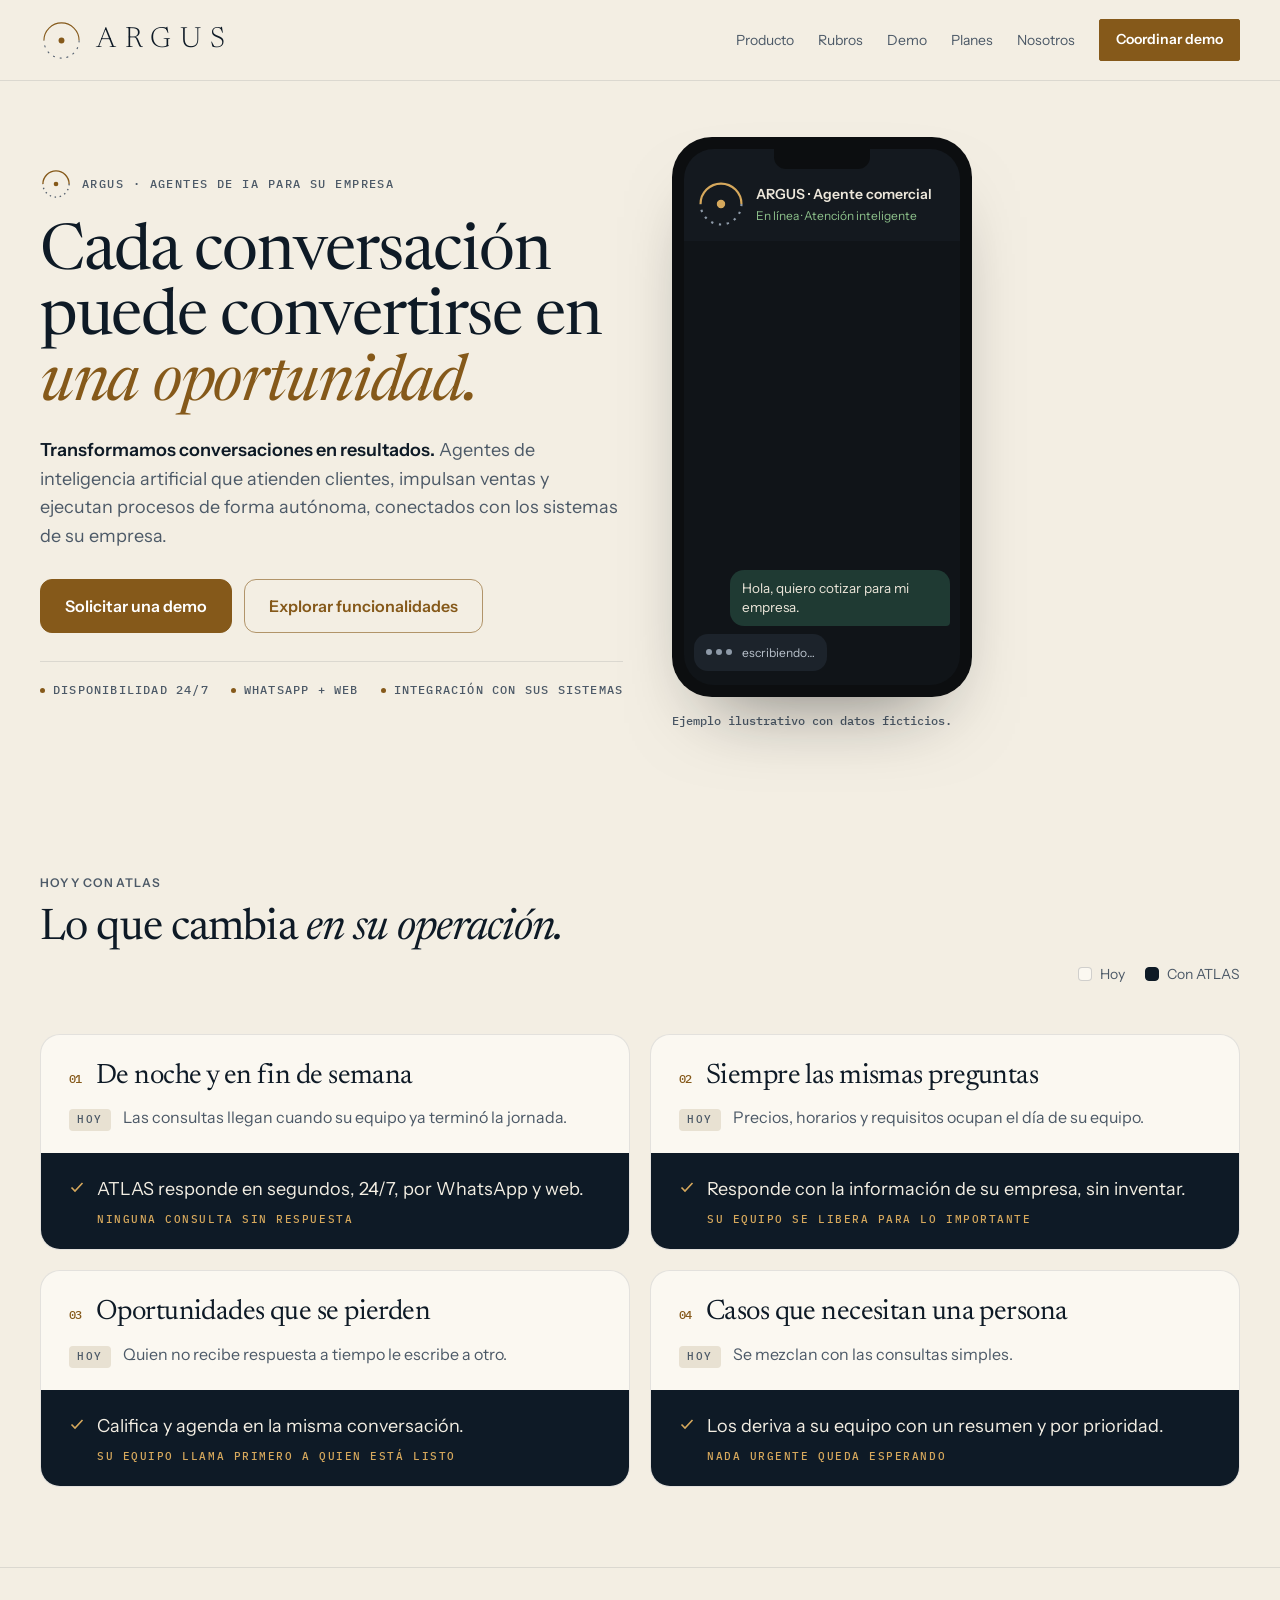
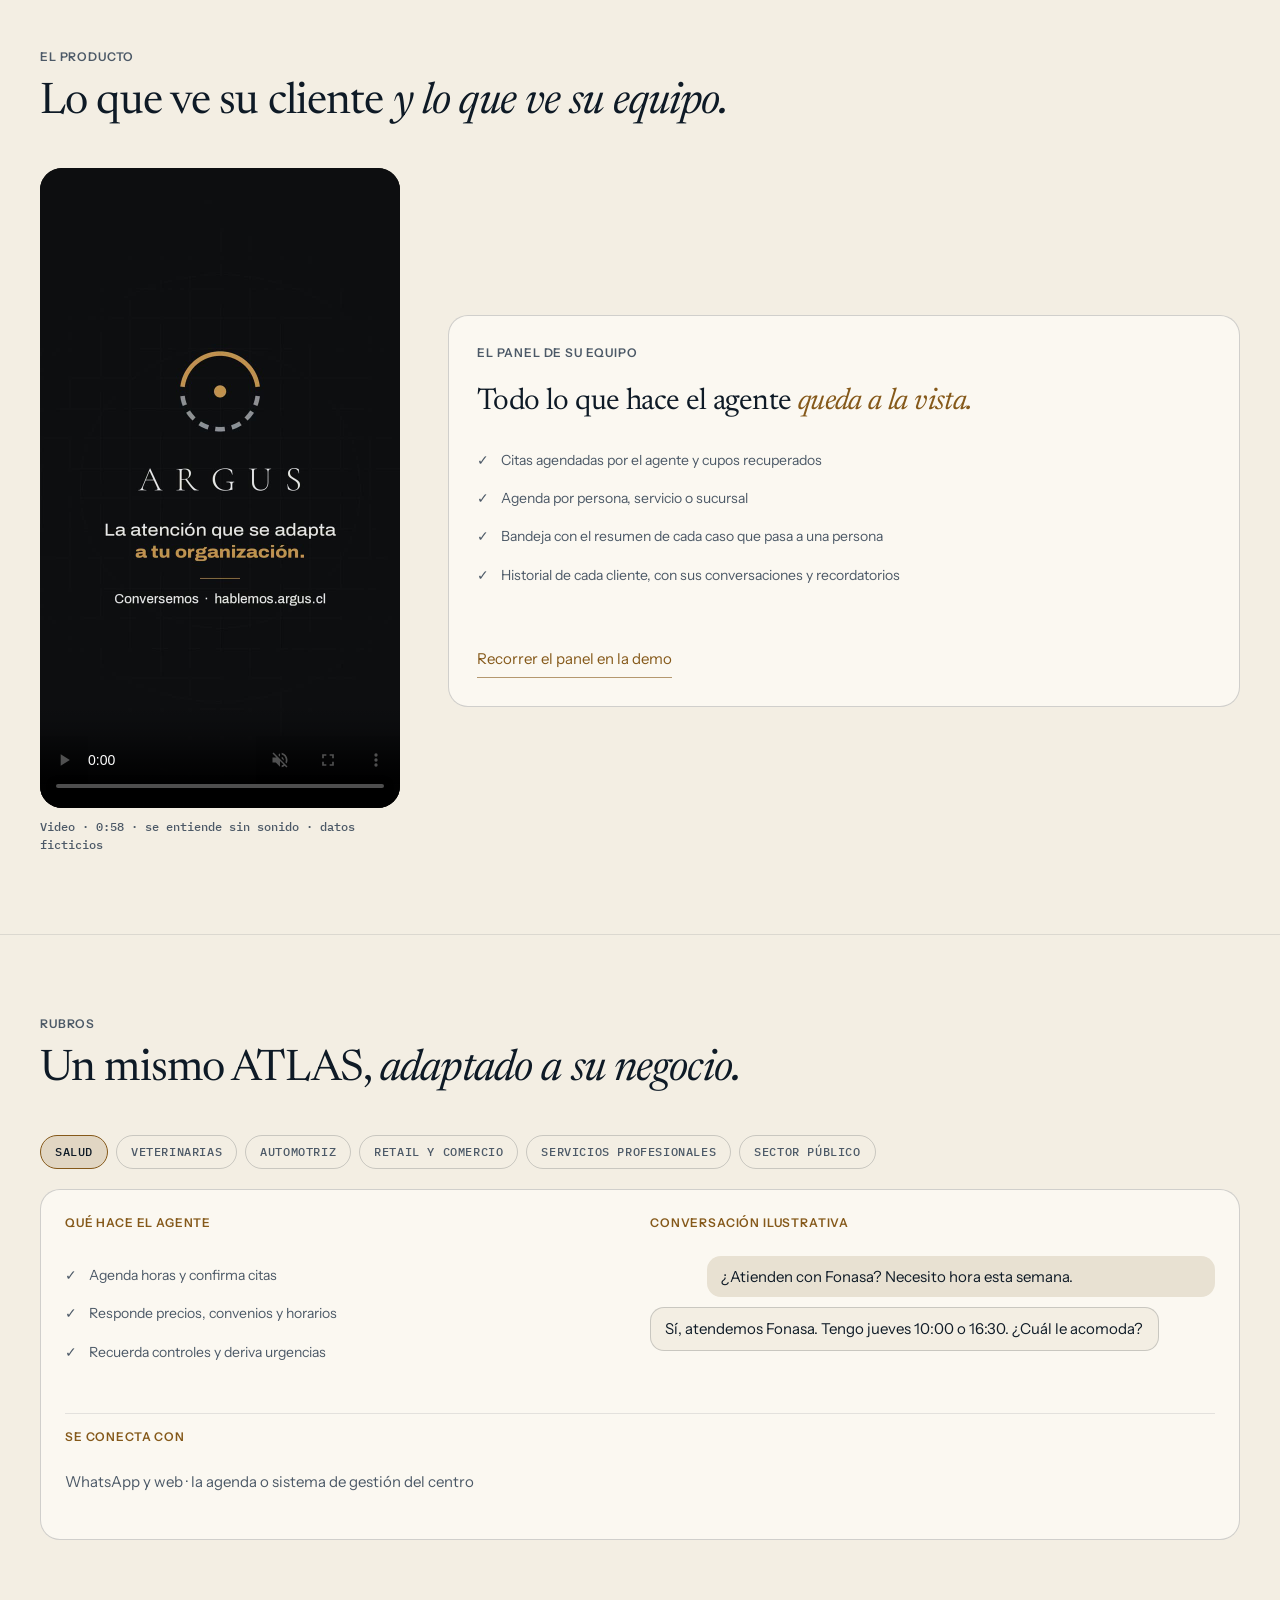
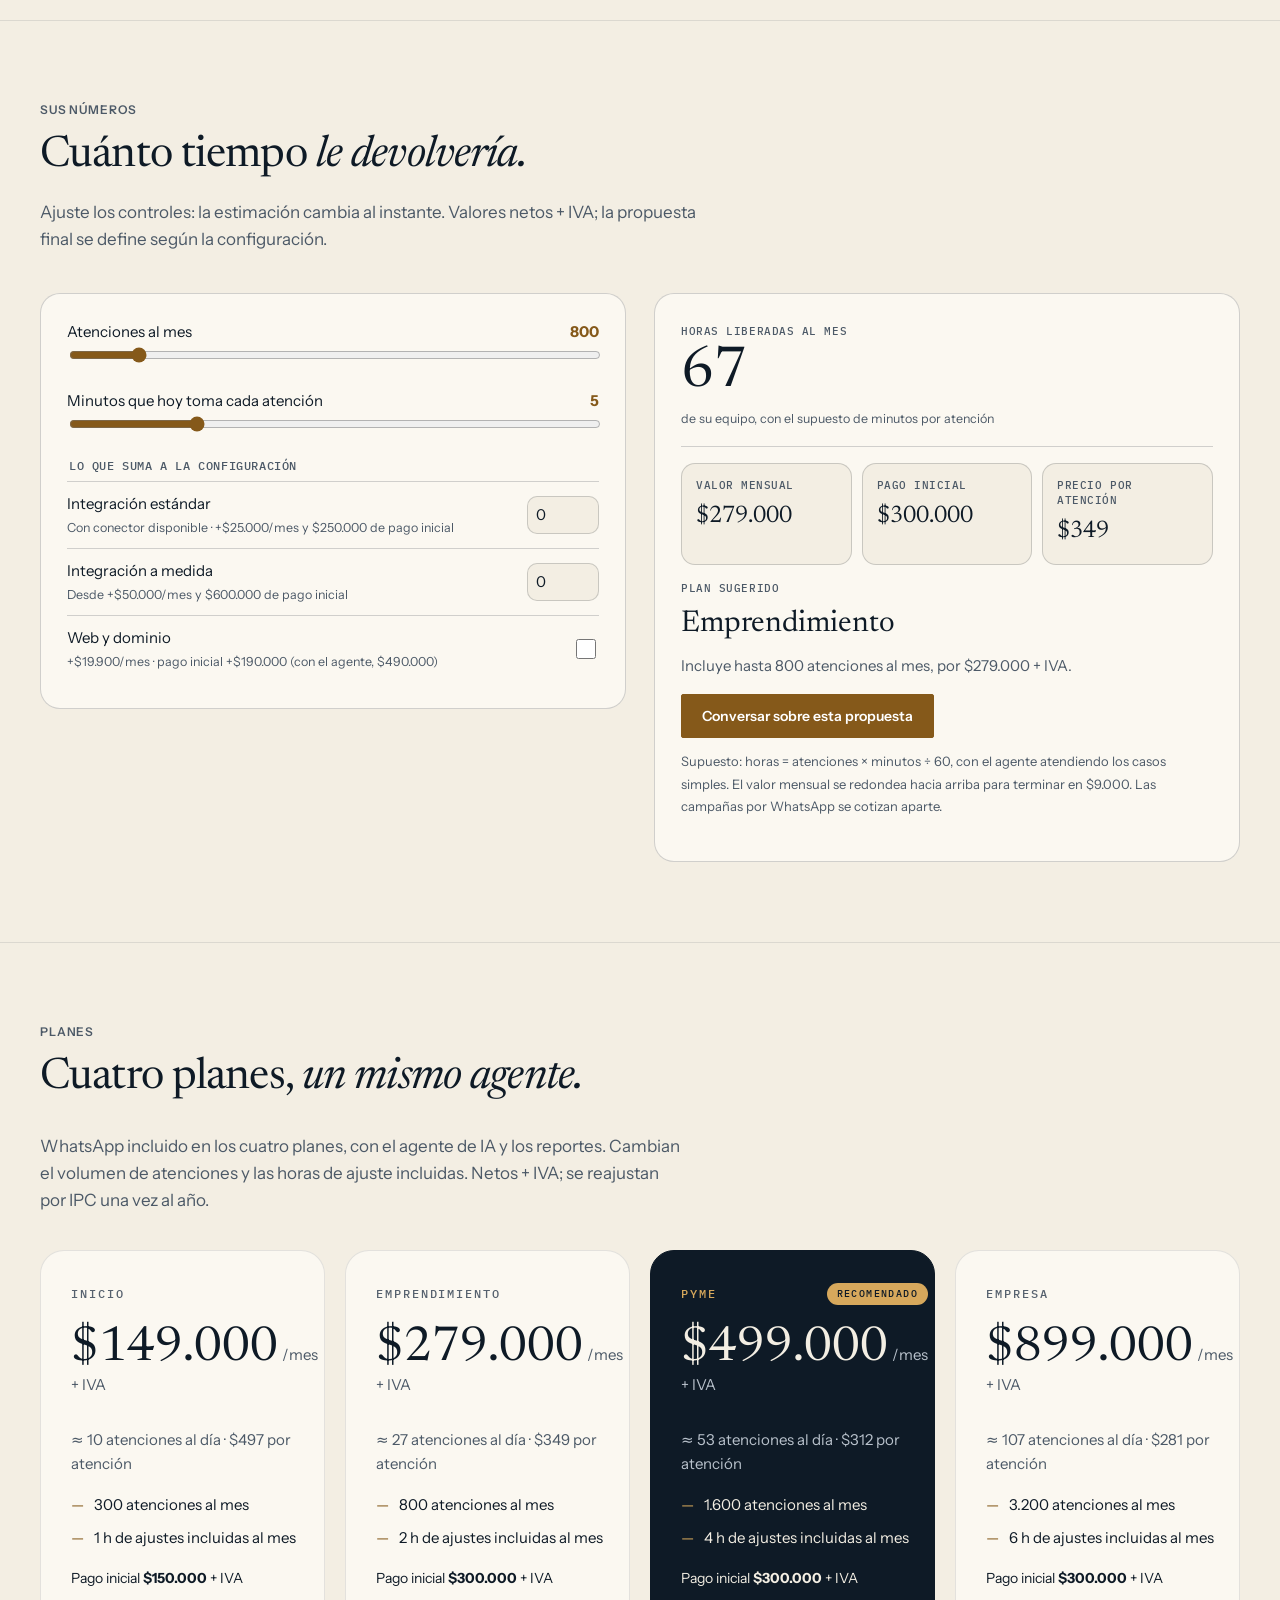
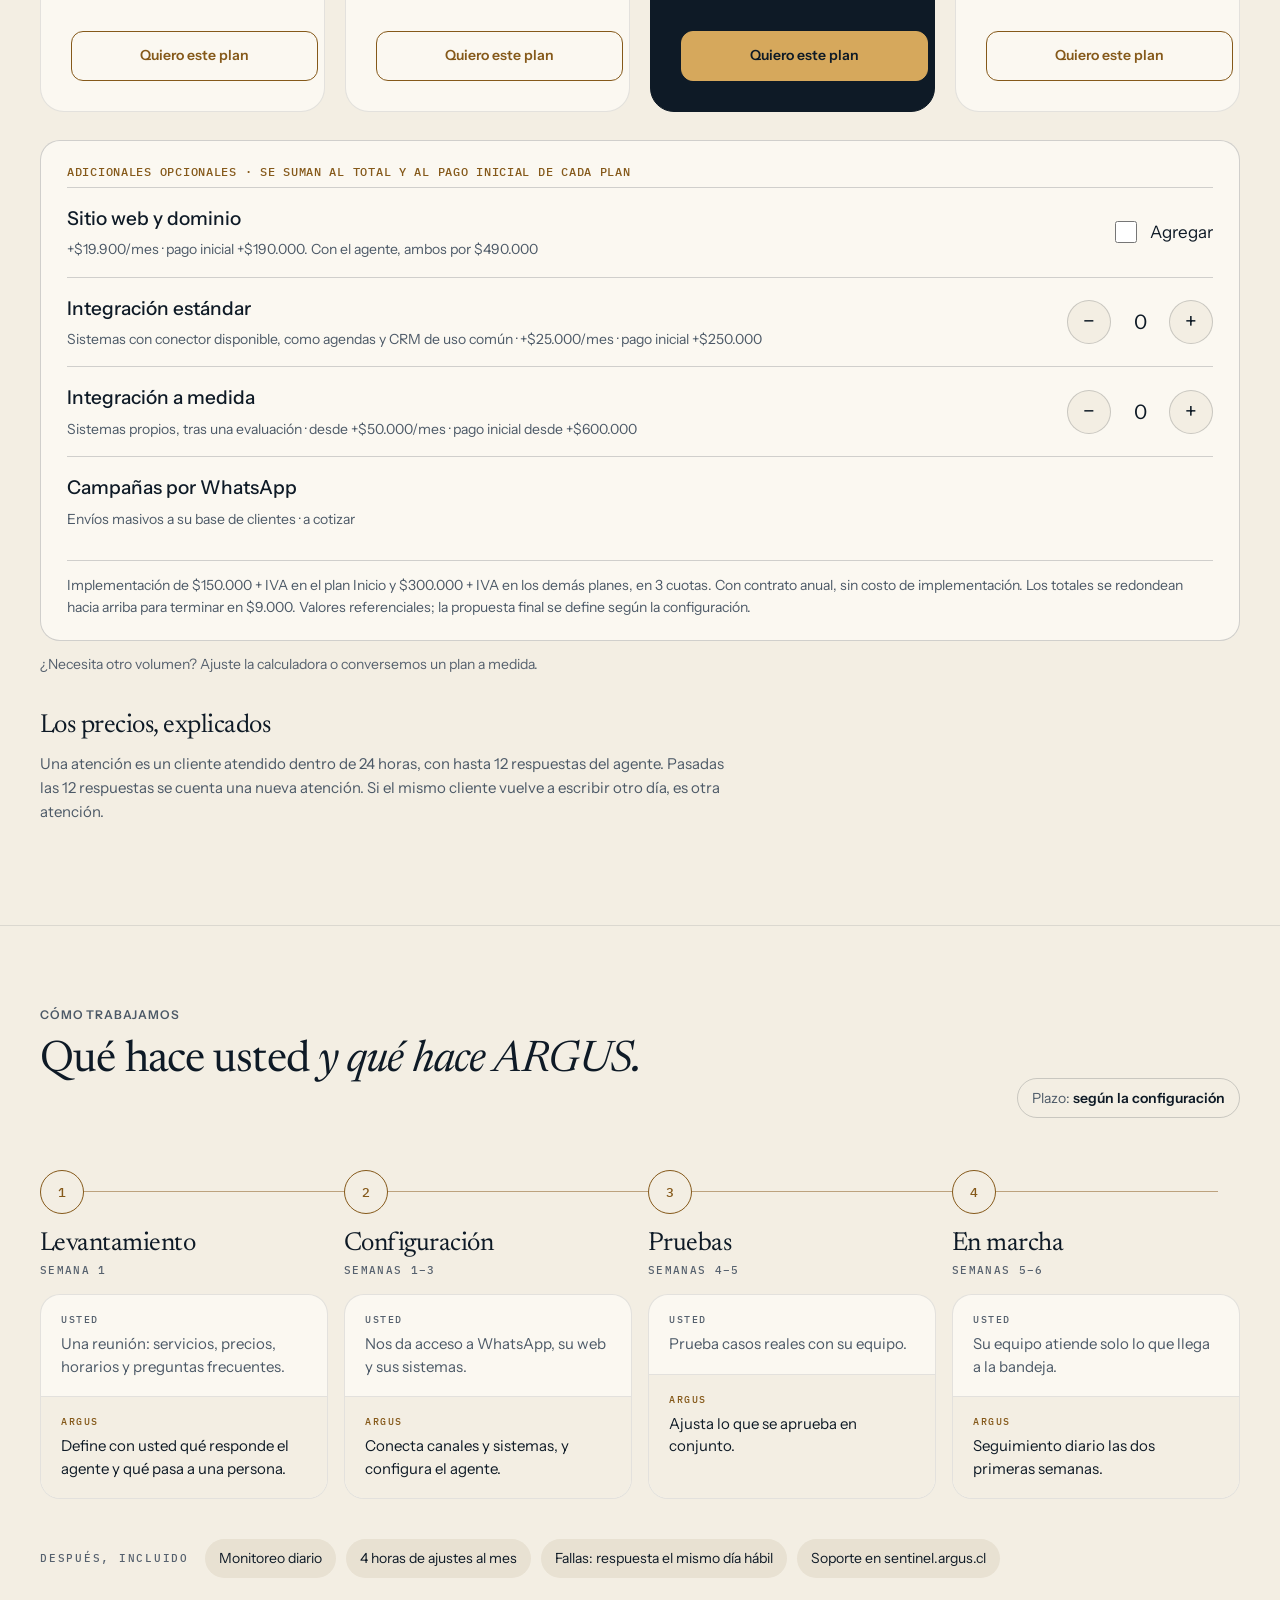
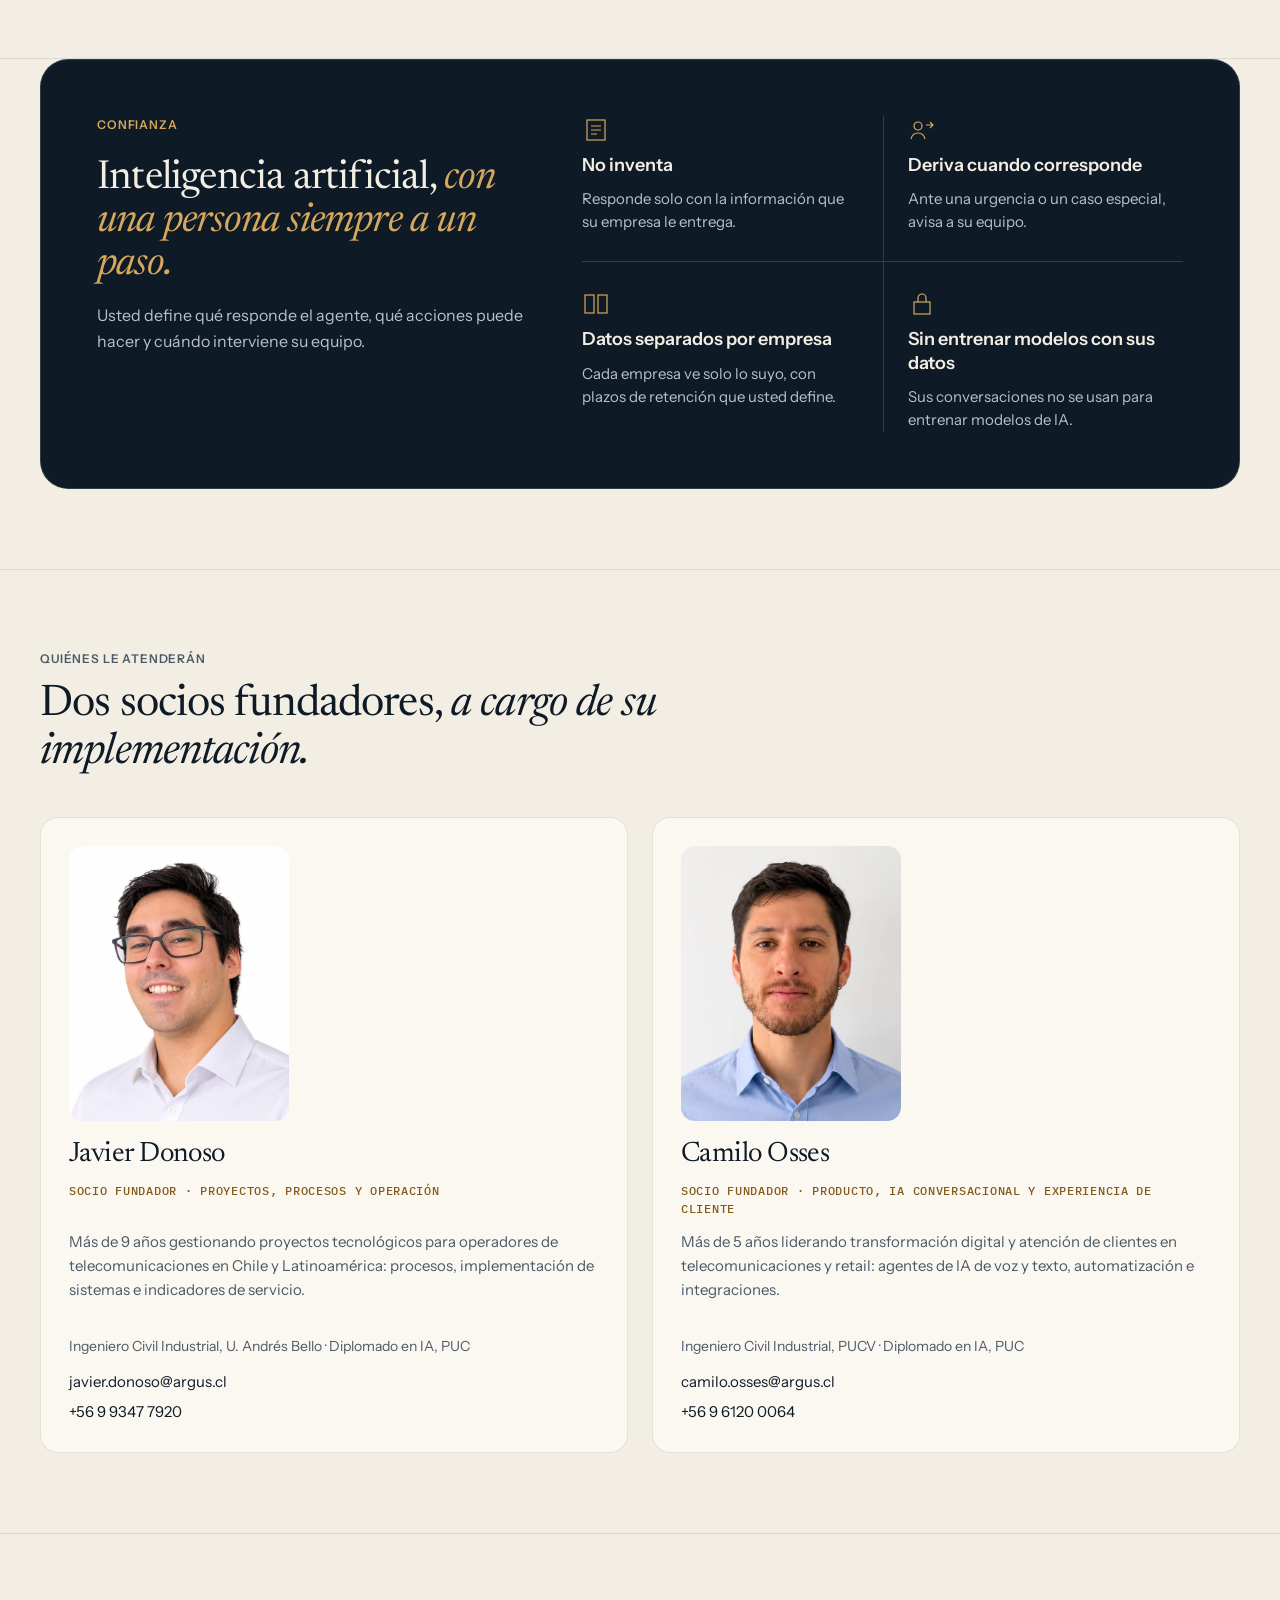
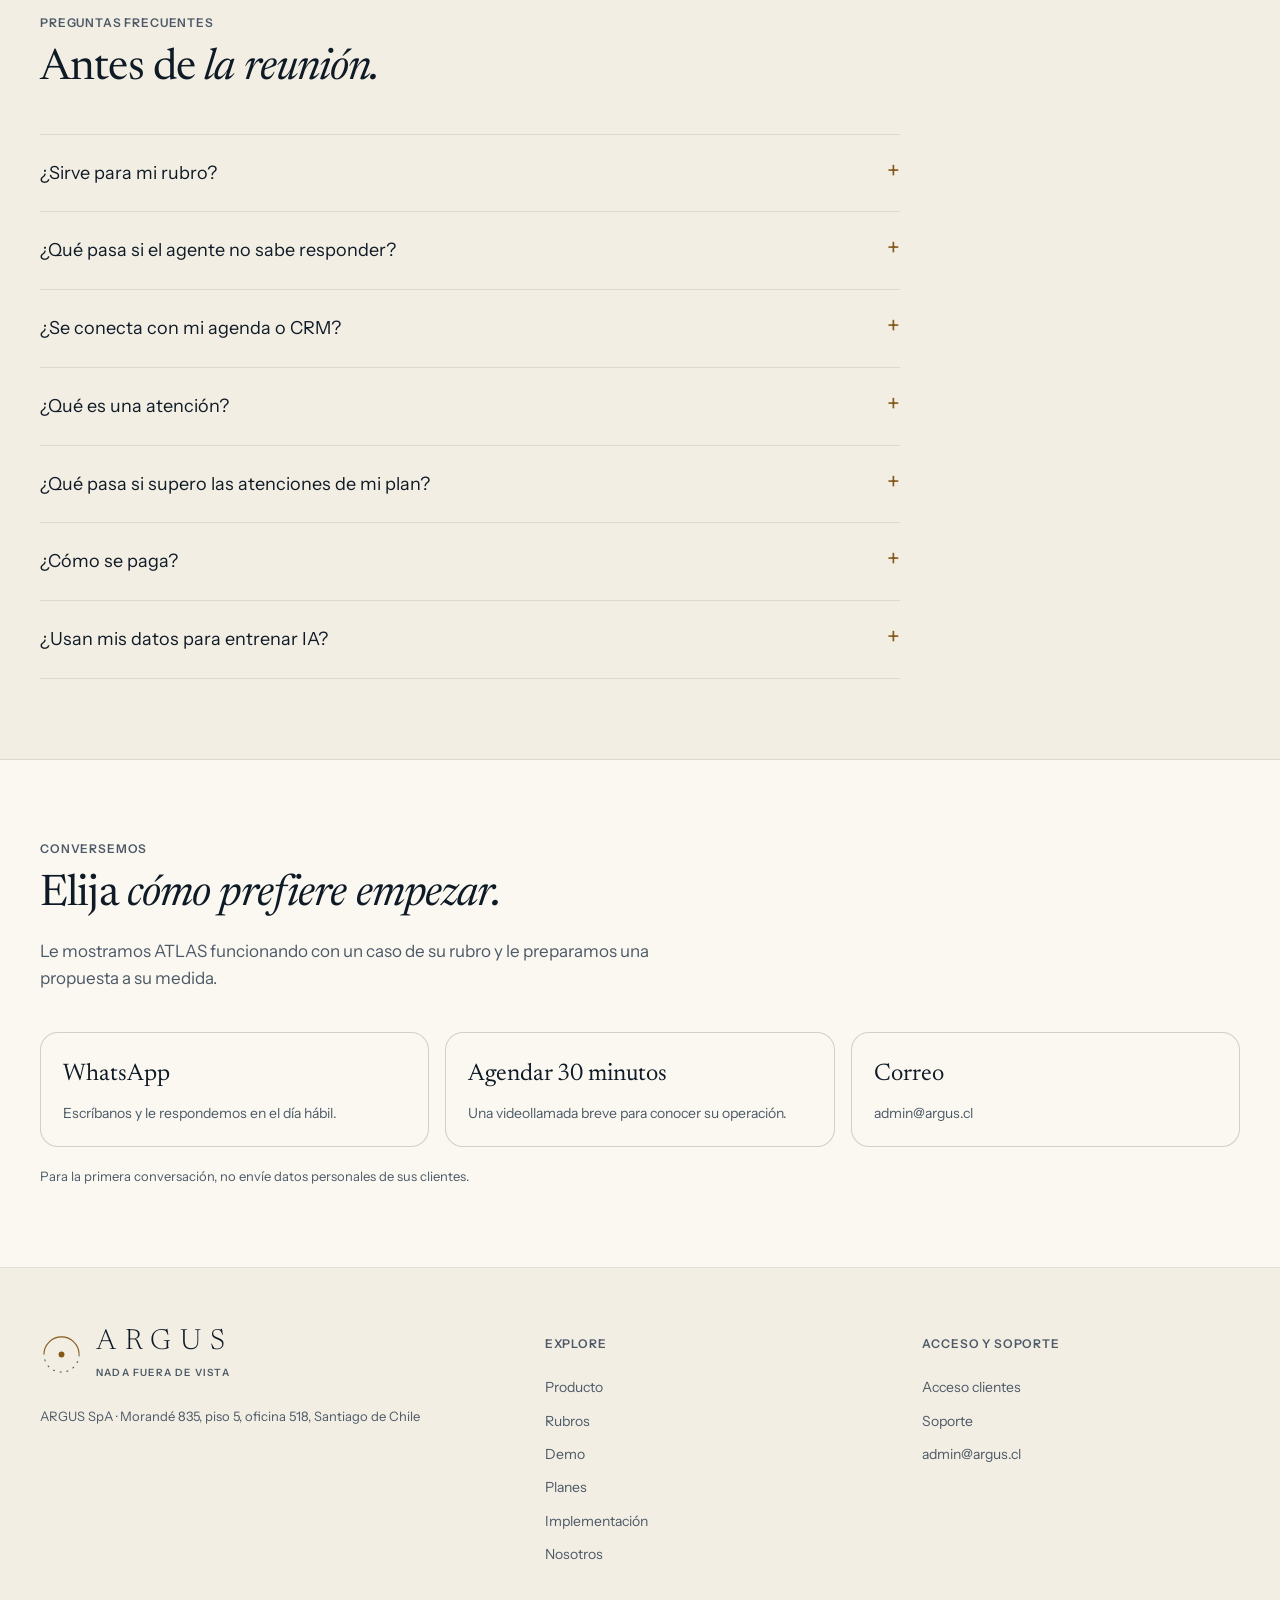
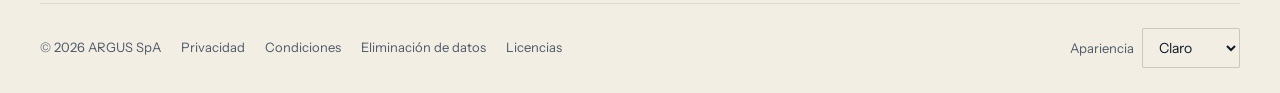
==== commit 078501be: "feat(planes): cuatro planes y calculadora con precios de propuesta noviembre 2026 - Planes Inicio, E" ====
--- a/index.html
+++ b/index.html
@@ -1,6 +1,6 @@
-<!doctype html><html lang="es-CL"><head><meta charset="utf-8"><meta name="viewport" content="width=device-width, initial-scale=1"><title>ATLAS: agentes de IA que atienden, agendan y venden por WhatsApp y web | ARGUS</title><meta name="description" content="ATLAS responde 24/7 por WhatsApp y en su sitio web con la información de su empresa, agenda, califica oportunidades y deriva a su equipo. Desde $299.000 + IVA al mes."><link rel="canonical" href="https://www.argus.cl/"><meta property="og:type" content="website"><meta property="og:locale" content="es_CL"><meta property="og:site_name" content="ARGUS"><meta property="og:title" content="Su atención, a toda hora · ATLAS by ARGUS"><meta property="og:description" content="Agentes de IA que atienden, agendan y venden por WhatsApp y en su sitio web."><meta property="og:url" content="https://www.argus.cl/"><meta property="og:image" content="https://www.argus.cl/assets/media/atlas-demo-argus-poster.jpg"><meta property="og:image:alt" content="ATLAS by ARGUS: la atención que se adapta a su organización"><meta name="twitter:card" content="summary_large_image"><meta name="twitter:image" content="https://www.argus.cl/assets/media/atlas-demo-argus-poster.jpg"><meta name="theme-color" content="#F3EEE3"><link rel="icon" href="/favicon.ico" sizes="48x48"><link rel="icon" href="/favicon.svg" type="image/svg+xml"><link rel="icon" href="/favicon.png" type="image/png" sizes="96x96"><link rel="apple-touch-icon" href="/apple-touch-icon.png"><link rel="preconnect" href="https://fonts.googleapis.com"><link rel="preconnect" href="https://fonts.gstatic.com" crossorigin><link href="https://fonts.googleapis.com/css2?family=Newsreader:ital,opsz,wght@0,6..72,300..600;1,6..72,400&family=Instrument+Sans:wght@400..600&family=IBM+Plex+Mono:wght@400;500&display=swap" rel="stylesheet"><link rel="stylesheet" href="assets/site.css"><script type="application/ld+json">{"@context":"https://schema.org","@type":"Organization","name":"ARGUS SpA","url":"https://www.argus.cl/","logo":"https://www.argus.cl/assets/argus-app-icon-1024.png","email":"admin@argus.cl","address":{"@type":"PostalAddress","streetAddress":"Morandé 835, piso 5, oficina 518","addressLocality":"Santiago","addressCountry":"CL"}}</script><script type="application/ld+json">{"@context":"https://schema.org","@type":"FAQPage","mainEntity":[{"@type":"Question","name":"¿Sirve para mi rubro?","acceptedAnswer":{"@type":"Answer","text":"Sí. El lenguaje, las reglas y los procesos se configuran según su negocio."}},{"@type":"Question","name":"¿Qué pasa si el agente no sabe responder?","acceptedAnswer":{"@type":"Answer","text":"Deriva la conversación a su equipo con un resumen, sin inventar."}},{"@type":"Question","name":"¿Se conecta con mi agenda o CRM?","acceptedAnswer":{"@type":"Answer","text":"Sí, con una integración adicional. Si no usa un sistema de agenda, ATLAS trae la suya. Si su proveedor no habilita el acceso, ajustamos la propuesta antes de cobrar la integración."}},{"@type":"Question","name":"¿Qué es una atención?","acceptedAnswer":{"@type":"Answer","text":"Un cliente atendido dentro de 24 horas, con hasta 12 respuestas del agente o de su equipo desde la bandeja. Si el mismo cliente vuelve otro día, es otra atención."}},{"@type":"Question","name":"¿Qué pasa si supero las atenciones de mi plan?","acceptedAnswer":{"@type":"Answer","text":"El agente sigue atendiendo. Cada atención adicional cuesta $500 + IVA. Si lo supera dos meses seguidos, pasa al plan siguiente."}},{"@type":"Question","name":"¿Cómo se paga?","acceptedAnswer":{"@type":"Answer","text":"La implementación es un pago único desde $300.000 + IVA, en 3 cuotas; con contrato anual ahorra $150.000. La mensualidad comienza al entregar el servicio."}},{"@type":"Question","name":"¿Usan mis datos para entrenar IA?","acceptedAnswer":{"@type":"Answer","text":"No. Cada empresa ve solo lo suyo y usted define cuánto tiempo se guardan. Tratamos los datos conforme a la Ley 21.719."}}]}</script><script src="assets/site.js" defer></script><script src="assets/hero.js" defer></script><link rel="stylesheet" href="assets/carta.css"><link rel="stylesheet" href="assets/ajustes.css"><link rel="stylesheet" href="assets/hero.css"><link rel="stylesheet" href="assets/home.css"><link rel="stylesheet" href="assets/secciones.css"><script src="assets/theme.js"></script><script type="application/ld+json">{"@context":"https://schema.org","@type":"WebSite","name":"ARGUS","url":"https://www.argus.cl/"}</script></head><body class="home"><a class="skip" href="#contenido">Ir al contenido</a><header class="masthead"><div class="container nav-inner"><a class="brand" href="index.html" aria-label="ARGUS, inicio"><svg viewBox="0 0 44 44" fill="none" aria-hidden="true"><path d="M4 22a18 18 0 0 1 36 0" stroke="currentColor" stroke-width="1.1"/><path d="M40 22a18 18 0 0 1-36 0" stroke="currentColor" stroke-width="1.1" stroke-dasharray="2 5" style="stroke:var(--gy)"/><circle cx="22" cy="22" r="3" fill="currentColor"/></svg><span>ARGUS<small>NADA FUERA DE VISTA</small></span></a><button class="menu-toggle" aria-expanded="false" aria-controls="main-nav">Menú <span aria-hidden="true">☰</span></button><nav id="main-nav" aria-label="Navegación principal"><a href="#producto" data-spy="producto">Producto</a><a href="#rubros" data-spy="rubros">Rubros</a><a href="demo.html">Demo</a><a href="planes.html">Planes</a><a href="nosotros.html">Nosotros</a><a class="button" href="https://hablemos.argus.cl" data-contact="whatsapp" data-placement="navegacion" target="_blank" rel="noopener">Coordinar demo</a><div class="nav-extra"><a href="implementacion.html">Implementación</a><a href="https://app.argus.cl">Acceso clientes</a><a href="https://sentinel.argus.cl">Soporte</a></div></nav></div></header><main id="contenido">
+<!doctype html><html lang="es-CL"><head><meta charset="utf-8"><meta name="viewport" content="width=device-width, initial-scale=1"><title>ATLAS: agentes de IA que atienden, agendan y venden por WhatsApp y web | ARGUS</title><meta name="description" content="ATLAS responde 24/7 por WhatsApp y en su sitio web con la información de su empresa, agenda, califica oportunidades y deriva a su equipo. Desde $149.000 + IVA al mes."><link rel="canonical" href="https://www.argus.cl/"><meta property="og:type" content="website"><meta property="og:locale" content="es_CL"><meta property="og:site_name" content="ARGUS"><meta property="og:title" content="Su atención, a toda hora · ATLAS by ARGUS"><meta property="og:description" content="Agentes de IA que atienden, agendan y venden por WhatsApp y en su sitio web."><meta property="og:url" content="https://www.argus.cl/"><meta property="og:image" content="https://www.argus.cl/assets/media/atlas-demo-argus-poster.jpg"><meta property="og:image:alt" content="ATLAS by ARGUS: la atención que se adapta a su organización"><meta name="twitter:card" content="summary_large_image"><meta name="twitter:image" content="https://www.argus.cl/assets/media/atlas-demo-argus-poster.jpg"><meta name="theme-color" content="#F3EEE3"><link rel="icon" href="/favicon.ico" sizes="48x48"><link rel="icon" href="/favicon.svg" type="image/svg+xml"><link rel="icon" href="/favicon.png" type="image/png" sizes="96x96"><link rel="apple-touch-icon" href="/apple-touch-icon.png"><link rel="preconnect" href="https://fonts.googleapis.com"><link rel="preconnect" href="https://fonts.gstatic.com" crossorigin><link href="https://fonts.googleapis.com/css2?family=Newsreader:ital,opsz,wght@0,6..72,300..600;1,6..72,400&family=Instrument+Sans:wght@400..600&family=IBM+Plex+Mono:wght@400;500&display=swap" rel="stylesheet"><link rel="stylesheet" href="assets/site.css"><script type="application/ld+json">{"@context":"https://schema.org","@type":"Organization","name":"ARGUS SpA","url":"https://www.argus.cl/","logo":"https://www.argus.cl/assets/argus-app-icon-1024.png","email":"admin@argus.cl","address":{"@type":"PostalAddress","streetAddress":"Morandé 835, piso 5, oficina 518","addressLocality":"Santiago","addressCountry":"CL"}}</script><script type="application/ld+json">{"@context":"https://schema.org","@type":"FAQPage","mainEntity":[{"@type":"Question","name":"¿Sirve para mi rubro?","acceptedAnswer":{"@type":"Answer","text":"Sí. El lenguaje, las reglas y los procesos se configuran según su negocio."}},{"@type":"Question","name":"¿Qué pasa si el agente no sabe responder?","acceptedAnswer":{"@type":"Answer","text":"Deriva la conversación a su equipo con un resumen, sin inventar."}},{"@type":"Question","name":"¿Se conecta con mi agenda o CRM?","acceptedAnswer":{"@type":"Answer","text":"Sí, con una integración adicional. Si no usa un sistema de agenda, ATLAS trae la suya. Si su proveedor no habilita el acceso, ajustamos la propuesta antes de cobrar la integración."}},{"@type":"Question","name":"¿Qué es una atención?","acceptedAnswer":{"@type":"Answer","text":"Un cliente atendido dentro de 24 horas, con hasta 12 respuestas del agente. Pasadas las 12 respuestas se cuenta una nueva atención. Si el mismo cliente vuelve otro día, es otra atención."}},{"@type":"Question","name":"¿Qué pasa si supero las atenciones de mi plan?","acceptedAnswer":{"@type":"Answer","text":"El agente sigue atendiendo. Cada atención adicional cuesta $500 + IVA. El cambio al plan siguiente se hace solo cuando le sale más barato que pagar el excedente."}},{"@type":"Question","name":"¿Cómo se paga?","acceptedAnswer":{"@type":"Answer","text":"La implementación es un pago único en 3 cuotas: desde $150.000 + IVA en el plan Inicio y $300.000 + IVA en los demás planes. Con contrato anual no tiene costo. La mensualidad comienza al entregar el servicio."}},{"@type":"Question","name":"¿Usan mis datos para entrenar IA?","acceptedAnswer":{"@type":"Answer","text":"No. Cada empresa ve solo lo suyo y usted define cuánto tiempo se guardan. Tratamos los datos conforme a la Ley 21.719."}}]}</script><script src="assets/site.js" defer></script><script src="assets/hero.js" defer></script><link rel="stylesheet" href="assets/carta.css"><link rel="stylesheet" href="assets/ajustes.css"><link rel="stylesheet" href="assets/hero.css"><link rel="stylesheet" href="assets/home.css"><link rel="stylesheet" href="assets/secciones.css"><script src="assets/theme.js"></script><script type="application/ld+json">{"@context":"https://schema.org","@type":"WebSite","name":"ARGUS","url":"https://www.argus.cl/"}</script></head><body class="home"><a class="skip" href="#contenido">Ir al contenido</a><header class="masthead"><div class="container nav-inner"><a class="brand" href="index.html" aria-label="ARGUS, inicio"><svg viewBox="0 0 44 44" fill="none" aria-hidden="true"><path d="M4 22a18 18 0 0 1 36 0" stroke="currentColor" stroke-width="1.1"/><path d="M40 22a18 18 0 0 1-36 0" stroke="currentColor" stroke-width="1.1" stroke-dasharray="2 5" style="stroke:var(--gy)"/><circle cx="22" cy="22" r="3" fill="currentColor"/></svg><span>ARGUS<small>NADA FUERA DE VISTA</small></span></a><button class="menu-toggle" aria-expanded="false" aria-controls="main-nav">Menú <span aria-hidden="true">☰</span></button><nav id="main-nav" aria-label="Navegación principal"><a href="#producto" data-spy="producto">Producto</a><a href="#rubros" data-spy="rubros">Rubros</a><a href="demo.html">Demo</a><a href="planes.html">Planes</a><a href="nosotros.html">Nosotros</a><a class="button" href="https://hablemos.argus.cl" data-contact="whatsapp" data-placement="navegacion" target="_blank" rel="noopener nofollow">Coordinar demo</a><div class="nav-extra"><a href="implementacion.html">Implementación</a><a href="https://app.argus.cl">Acceso clientes</a><a href="https://sentinel.argus.cl">Soporte</a></div></nav></div></header><main id="contenido">
 
-<section class="hx" aria-labelledby="hx-title"><div class="container hx-row"><div class="hx-copy"><p class="hx-chip"><svg class="hx-eye sm" width="32" height="32" viewBox="0 0 44 44" fill="none" aria-hidden="true"><circle class="hx-halo" cx="22" cy="22" r="17"/><g class="hx-lid"><path class="hx-arc-top" d="M4 22a18 18 0 0 1 36 0"/><path class="hx-arc-bot" d="M40 22a18 18 0 0 1-36 0"/><circle class="hx-pupil" cx="22" cy="22" r="3.2"/></g></svg><span>ARGUS · Agentes de IA para su empresa</span></p><h1 id="hx-title">Cada conversación puede convertirse en <em>una oportunidad.</em></h1><p class="hx-lead"><strong>Transformamos conversaciones en resultados.</strong> Agentes de inteligencia artificial que atienden clientes, impulsan ventas y ejecutan procesos de forma autónoma, conectados con los sistemas de su empresa.</p><div class="hero3-ctas"><a class="button hero3-primary" href="https://hablemos.argus.cl" data-contact="whatsapp" data-placement="portada" target="_blank" rel="noopener" data-evt="cta_whatsapp_hero">Solicitar una demo</a><a class="button secondary" href="#producto">Explorar funcionalidades</a></div><ul class="hx-facts"><li>Disponibilidad 24/7</li><li>WhatsApp + web</li><li>Integración con sus sistemas</li></ul></div><figure class="hx-demo"><p class="vh">Ejemplo ilustrativo con datos ficticios: un cliente pide cotizar por WhatsApp. El agente pregunta cuántas consultas recibe y por qué canal, recomienda el plan Pyme, agenda una demo para mañana a las 11:00 y avisa al equipo comercial con un resumen. Resultado: oportunidad comercial identificada.</p><div class="hx-phone" aria-hidden="true"><div class="hx-notch"></div><div class="hx-head"><svg class="hx-eye lg" width="50" height="50" viewBox="0 0 44 44" fill="none" aria-hidden="true"><circle class="hx-halo" cx="22" cy="22" r="17"/><g class="hx-lid"><path class="hx-arc-top" d="M4 22a18 18 0 0 1 36 0"/><path class="hx-arc-bot" d="M40 22a18 18 0 0 1-36 0"/><circle class="hx-pupil" cx="22" cy="22" r="3.2"/></g></svg><div><b>ARGUS · Agente comercial</b><small>En línea · Atención inteligente</small></div></div><div class="hx-msgs"><p class="hx-m u">Hola, quiero cotizar para mi empresa.</p><p class="hx-m a">Con gusto. ¿Cuántas consultas recibe al día y por qué canal?</p><p class="hx-m u">Unas 40, casi todas por WhatsApp.</p><p class="hx-m a">El plan Pyme le calza: atención 24/7 y conexión con sus sistemas. ¿Agendo una demo mañana a las 11:00?</p><p class="hx-m u">Sí, perfecto.</p><p class="hx-m a"><b class="ok">Listo.</b> Demo agendada y su ejecutivo ya tiene el resumen.</p><p class="hx-typing"><i></i><i></i><i></i><span>escribiendo…</span></p></div></div><div class="hx-card" aria-hidden="true"><span class="hx-kick">Resultado de la conversación</span><b class="hx-title">Oportunidad comercial identificada</b><dl><div><dt>Interés</dt><dd>Cotización</dd></div><div><dt>Canal</dt><dd>WhatsApp</dd></div><div><dt>Volumen</dt><dd>~40 al día</dd></div></dl><ul><li><span class="ck">✓</span><span>Demo agendada<small>Mañana 11:00</small></span></li><li><span class="ck">✓</span><span>Equipo comercial avisado<small>Con resumen</small></span></li></ul></div><figcaption class="hx-note">Ejemplo ilustrativo con datos ficticios.</figcaption></figure></div></section>
+<section class="hx" aria-labelledby="hx-title"><div class="container hx-row"><div class="hx-copy"><p class="hx-chip"><svg class="hx-eye sm" width="32" height="32" viewBox="0 0 44 44" fill="none" aria-hidden="true"><circle class="hx-halo" cx="22" cy="22" r="17"/><g class="hx-lid"><path class="hx-arc-top" d="M4 22a18 18 0 0 1 36 0"/><path class="hx-arc-bot" d="M40 22a18 18 0 0 1-36 0"/><circle class="hx-pupil" cx="22" cy="22" r="3.2"/></g></svg><span>ARGUS · Agentes de IA para su empresa</span></p><h1 id="hx-title">Cada conversación puede convertirse en <em>una oportunidad.</em></h1><p class="hx-lead"><strong>Transformamos conversaciones en resultados.</strong> Agentes de inteligencia artificial que atienden clientes, impulsan ventas y ejecutan procesos de forma autónoma, conectados con los sistemas de su empresa.</p><div class="hero3-ctas"><a class="button hero3-primary" href="https://hablemos.argus.cl" data-contact="whatsapp" data-placement="portada" target="_blank" rel="noopener nofollow" data-evt="cta_whatsapp_hero">Solicitar una demo</a><a class="button secondary" href="#producto">Explorar funcionalidades</a></div><ul class="hx-facts"><li>Disponibilidad 24/7</li><li>WhatsApp + web</li><li>Integración con sus sistemas</li></ul></div><figure class="hx-demo"><p class="vh">Ejemplo ilustrativo con datos ficticios: un cliente pide cotizar por WhatsApp. El agente pregunta cuántas consultas recibe y por qué canal, recomienda el plan Pyme, agenda una demo para mañana a las 11:00 y avisa al equipo comercial con un resumen. Resultado: oportunidad comercial identificada.</p><div class="hx-phone" aria-hidden="true"><div class="hx-notch"></div><div class="hx-head"><svg class="hx-eye lg" width="50" height="50" viewBox="0 0 44 44" fill="none" aria-hidden="true"><circle class="hx-halo" cx="22" cy="22" r="17"/><g class="hx-lid"><path class="hx-arc-top" d="M4 22a18 18 0 0 1 36 0"/><path class="hx-arc-bot" d="M40 22a18 18 0 0 1-36 0"/><circle class="hx-pupil" cx="22" cy="22" r="3.2"/></g></svg><div><b>ARGUS · Agente comercial</b><small>En línea · Atención inteligente</small></div></div><div class="hx-msgs"><p class="hx-m u">Hola, quiero cotizar para mi empresa.</p><p class="hx-m a">Con gusto. ¿Cuántas consultas recibe al día y por qué canal?</p><p class="hx-m u">Unas 40, casi todas por WhatsApp.</p><p class="hx-m a">El plan Pyme le calza: atención 24/7 y conexión con sus sistemas. ¿Agendo una demo mañana a las 11:00?</p><p class="hx-m u">Sí, perfecto.</p><p class="hx-m a"><b class="ok">Listo.</b> Demo agendada y su ejecutivo ya tiene el resumen.</p><p class="hx-typing"><i></i><i></i><i></i><span>escribiendo…</span></p></div></div><div class="hx-card" aria-hidden="true"><span class="hx-kick">Resultado de la conversación</span><b class="hx-title">Oportunidad comercial identificada</b><dl><div><dt>Interés</dt><dd>Cotización</dd></div><div><dt>Canal</dt><dd>WhatsApp</dd></div><div><dt>Volumen</dt><dd>~40 al día</dd></div></dl><ul><li><span class="ck">✓</span><span>Demo agendada<small>Mañana 11:00</small></span></li><li><span class="ck">✓</span><span>Equipo comercial avisado<small>Con resumen</small></span></li></ul></div><figcaption class="hx-note">Ejemplo ilustrativo con datos ficticios.</figcaption></figure></div></section>
 
 <section class="section" id="hoy-con-atlas"><div class="container"><div class="chg-head"><div class="section-heading stacked"><span class="eyebrow">Hoy y con ATLAS</span><h2>Lo que cambia <em>en su operación.</em></h2></div><p class="chg-legend" aria-hidden="true"><span><i class="k-hoy"></i>Hoy</span><span><i class="k-atlas"></i>Con ATLAS</span></p></div><ul class="chg-grid" aria-label="Situaciones: hoy y con ATLAS"><li class="chg-card"><div class="chg-top"><h3><span class="chg-n">01</span>De noche y en fin de semana</h3><p class="chg-hoy"><span class="chg-tag">Hoy</span>Las consultas llegan cuando su equipo ya terminó la jornada.</p></div><div class="chg-atlas"><p><svg viewBox="0 0 16 16" aria-hidden="true"><path d="M2.5 8.5l3.5 3.5 7.5-8"/></svg><span><span class="vh">Con ATLAS: </span>ATLAS responde en segundos, 24/7, por WhatsApp y web.</span></p><small><span class="r-full">Ninguna consulta sin respuesta</span><span class="r-short" aria-hidden="true">Ninguna consulta sin respuesta</span></small></div></li><li class="chg-card"><div class="chg-top"><h3><span class="chg-n">02</span>Siempre las mismas preguntas</h3><p class="chg-hoy"><span class="chg-tag">Hoy</span>Precios, horarios y requisitos ocupan el día de su equipo.</p></div><div class="chg-atlas"><p><svg viewBox="0 0 16 16" aria-hidden="true"><path d="M2.5 8.5l3.5 3.5 7.5-8"/></svg><span><span class="vh">Con ATLAS: </span>Responde con la información de su empresa, sin inventar.</span></p><small><span class="r-full">Su equipo se libera para lo importante</span><span class="r-short" aria-hidden="true">Su equipo se libera</span></small></div></li><li class="chg-card"><div class="chg-top"><h3><span class="chg-n">03</span>Oportunidades que se pierden</h3><p class="chg-hoy"><span class="chg-tag">Hoy</span>Quien no recibe respuesta a tiempo le escribe a otro.</p></div><div class="chg-atlas"><p><svg viewBox="0 0 16 16" aria-hidden="true"><path d="M2.5 8.5l3.5 3.5 7.5-8"/></svg><span><span class="vh">Con ATLAS: </span>Califica y agenda en la misma conversación.</span></p><small><span class="r-full">Su equipo llama primero a quien está listo</span><span class="r-short" aria-hidden="true">Se llama primero a quien está listo</span></small></div></li><li class="chg-card"><div class="chg-top"><h3><span class="chg-n">04</span>Casos que necesitan una persona</h3><p class="chg-hoy"><span class="chg-tag">Hoy</span>Se mezclan con las consultas simples.</p></div><div class="chg-atlas"><p><svg viewBox="0 0 16 16" aria-hidden="true"><path d="M2.5 8.5l3.5 3.5 7.5-8"/></svg><span><span class="vh">Con ATLAS: </span>Los deriva a su equipo con un resumen y por prioridad.</span></p><small><span class="r-full">Nada urgente queda esperando</span><span class="r-short" aria-hidden="true">Nada urgente queda esperando</span></small></div></li></ul><div class="chg-nav"><div class="chg-dots" aria-hidden="true"><i class="on"></i><i></i><i></i><i></i></div><div class="chg-arrows"><button type="button" class="chg-prev" aria-label="Situación anterior">←</button><button type="button" class="chg-next" aria-label="Situación siguiente">→</button></div></div></div></section>
 
@@ -22,34 +22,32 @@
 <label class="calc-field"><span>Atenciones al mes <b id="c-att-v">800</b></span><input id="c-att" type="range" min="100" max="6000" step="50" value="800"></label>
 <label class="calc-field"><span>Minutos que hoy toma cada atención <b id="c-min-v">5</b></span><input id="c-min" type="range" min="2" max="15" step="1" value="5"></label>
 <fieldset class="calc-add"><legend>Lo que suma a la configuración</legend>
-<label class="calc-check"><span>Integraciones con sus sistemas<small>+$50.000/mes y $600.000 de pago inicial por cada una</small></span><input id="c-integ" type="number" min="0" max="10" value="0"></label>
-<label class="calc-check"><span>Web y dominio<small>+$19.900/mes · pago inicial desde $315.000</small></span><input id="c-web" type="checkbox"></label>
-<label class="calc-check"><span>Campañas por WhatsApp<small>$149.000 por cada 1.000 envíos al mes</small></span><input id="c-camp" type="number" min="0" max="50" value="0"></label>
+<label class="calc-check"><span>Integración estándar<small>Con conector disponible · +$25.000/mes y $250.000 de pago inicial</small></span><input id="c-integ" type="number" min="0" max="10" value="0"></label>
+<label class="calc-check"><span>Integración a medida<small>Desde +$50.000/mes y $600.000 de pago inicial</small></span><input id="c-medida" type="number" min="0" max="10" value="0"></label>
+<label class="calc-check"><span>Web y dominio<small>+$19.900/mes · pago inicial +$190.000 (con el agente, $490.000)</small></span><input id="c-web" type="checkbox"></label>
 </fieldset></div>
 <div class="calc-results" aria-live="polite">
 <div class="calc-hours"><span>Horas liberadas al mes</span><b id="c-h">67</b><small>de su equipo, con el supuesto de minutos por atención</small></div>
 <div class="calc-out2"><div><span>Valor mensual</span><b id="c-mes">$0</b></div><div><span>Pago inicial</span><b id="c-ini">$0</b></div><div><span>Precio por atención</span><b id="c-unit">$0</b></div></div>
 <div class="calc-plan-sug"><span>Plan sugerido</span><b id="c-plan">Pyme · recomendado</b><p id="c-plan-d"></p></div>
-<a class="button" id="c-cta" href="https://hablemos.argus.cl" target="_blank" rel="noopener" data-contact="whatsapp" data-placement="calculadora">Conversar sobre esta propuesta</a>
-<p class="small">Supuesto: horas = atenciones × minutos ÷ 60, con el agente atendiendo los casos simples. El valor mensual se redondea hacia arriba para terminar en $9.000.</p>
+<a class="button" id="c-cta" href="https://hablemos.argus.cl" target="_blank" rel="noopener nofollow" data-contact="whatsapp" data-placement="calculadora">Conversar sobre esta propuesta</a>
+<p class="small">Supuesto: horas = atenciones × minutos ÷ 60, con el agente atendiendo los casos simples. El valor mensual se redondea hacia arriba para terminar en $9.000. Las campañas por WhatsApp se cotizan aparte.</p>
 </div></div></div></section>
-<section class="section" id="planes"><div class="container"><div class="pl-head"><div class="section-heading stacked"><span class="eyebrow">Planes</span><h2>Tres planes, <em>un mismo agente.</em></h2><p>WhatsApp incluido en los tres planes, con el agente de IA y los reportes. Cambian el volumen de atenciones y las horas de ajustes incluidas. Netos + IVA; se reajustan por IPC una vez al año.</p></div></div>
-<div class="plan-seg" role="tablist" aria-label="Elija un plan"><button type="button" role="tab" aria-selected="false" data-p="0">Emprendimiento</button><button type="button" role="tab" aria-selected="true" data-p="1">Pyme</button><button type="button" role="tab" aria-selected="false" data-p="2">Empresa</button></div>
+<section class="section" id="planes"><div class="container"><div class="pl-head"><div class="section-heading stacked"><span class="eyebrow">Planes</span><h2>Cuatro planes, <em>un mismo agente.</em></h2><p>WhatsApp incluido en los cuatro planes, con el agente de IA y los reportes. Cambian el volumen de atenciones y las horas de ajuste incluidas. Netos + IVA; se reajustan por IPC una vez al año.</p></div></div>
+<div class="plan-seg" role="tablist" aria-label="Elija un plan"><button type="button" role="tab" aria-selected="false" data-p="0">Inicio</button><button type="button" role="tab" aria-selected="false" data-p="1">Emprendimiento</button><button type="button" role="tab" aria-selected="true" data-p="2">Pyme</button><button type="button" role="tab" aria-selected="false" data-p="3">Empresa</button></div>
 <div class="plan-cards">
-<article class="plan-card" data-p="0"><div class="pc-top"><span class="eyebrow">Emprendimiento</span></div><p class="plan-price"><b data-m="0">$299.000</b><small>/mes + IVA</small></p><p class="plan-for">≈ 27 atenciones al día · $374 por atención</p><ul class="pc-list"><li>800 atenciones al mes</li><li>2 h de ajustes incluidas al mes</li></ul><p class="pc-ini">Pago inicial <b data-i="0">$300.000</b> + IVA</p><a class="button secondary" href="https://hablemos.argus.cl?texto=Hola%2C%20quiero%20conversar%20sobre%20el%20plan%20Emprendimiento" target="_blank" rel="noopener" data-contact="whatsapp" data-placement="planes" data-evt="cta_plan_emprendimiento">Quiero este plan</a></article>
-<article class="plan-card rec on" data-p="1"><div class="pc-top"><span class="eyebrow">Pyme</span><span class="badge">Recomendado</span></div><p class="plan-price"><b data-m="1">$539.000</b><small>/mes + IVA</small></p><p class="plan-for">≈ 53 atenciones al día · $337 por atención</p><ul class="pc-list"><li>1.600 atenciones al mes</li><li>4 h de ajustes incluidas al mes</li></ul><p class="pc-ini">Pago inicial <b data-i="1">$300.000</b> + IVA</p><a class="button" href="https://hablemos.argus.cl?texto=Hola%2C%20quiero%20conversar%20sobre%20el%20plan%20Pyme" target="_blank" rel="noopener" data-contact="whatsapp" data-placement="planes" data-evt="cta_plan_pyme">Quiero este plan</a></article>
-<article class="plan-card" data-p="2"><div class="pc-top"><span class="eyebrow">Empresa</span></div><p class="plan-price"><b data-m="2">$959.000</b><small>/mes + IVA</small></p><p class="plan-for">≈ 107 atenciones al día · $300 por atención</p><ul class="pc-list"><li>3.200 atenciones al mes</li><li>6 h de ajustes incluidas al mes</li></ul><p class="pc-ini">Pago inicial <b data-i="2">$300.000</b> + IVA</p><a class="button secondary" href="https://hablemos.argus.cl?texto=Hola%2C%20quiero%20conversar%20sobre%20el%20plan%20Empresa" target="_blank" rel="noopener" data-contact="whatsapp" data-placement="planes" data-evt="cta_plan_empresa">Quiero este plan</a></article>
+<article class="plan-card" data-p="0"><div class="pc-top"><span class="eyebrow">Inicio</span></div><p class="plan-price"><b data-m="0">$149.000</b><small>/mes + IVA</small></p><p class="plan-for">≈ 10 atenciones al día · $497 por atención</p><ul class="pc-list"><li>300 atenciones al mes</li><li>1 h de ajustes incluidas al mes</li></ul><p class="pc-ini">Pago inicial <b data-i="0">$150.000</b> + IVA</p><a class="button secondary" href="https://hablemos.argus.cl?texto=Hola%2C%20quiero%20conversar%20sobre%20el%20plan%20Inicio" target="_blank" rel="noopener nofollow" data-contact="whatsapp" data-placement="planes" data-evt="cta_plan_inicio">Quiero este plan</a></article><article class="plan-card" data-p="1"><div class="pc-top"><span class="eyebrow">Emprendimiento</span></div><p class="plan-price"><b data-m="1">$279.000</b><small>/mes + IVA</small></p><p class="plan-for">≈ 27 atenciones al día · $349 por atención</p><ul class="pc-list"><li>800 atenciones al mes</li><li>2 h de ajustes incluidas al mes</li></ul><p class="pc-ini">Pago inicial <b data-i="1">$300.000</b> + IVA</p><a class="button secondary" href="https://hablemos.argus.cl?texto=Hola%2C%20quiero%20conversar%20sobre%20el%20plan%20Emprendimiento" target="_blank" rel="noopener nofollow" data-contact="whatsapp" data-placement="planes" data-evt="cta_plan_emprendimiento">Quiero este plan</a></article><article class="plan-card rec on" data-p="2"><div class="pc-top"><span class="eyebrow">Pyme</span><span class="badge">Recomendado</span></div><p class="plan-price"><b data-m="2">$499.000</b><small>/mes + IVA</small></p><p class="plan-for">≈ 53 atenciones al día · $312 por atención</p><ul class="pc-list"><li>1.600 atenciones al mes</li><li>4 h de ajustes incluidas al mes</li></ul><p class="pc-ini">Pago inicial <b data-i="2">$300.000</b> + IVA</p><a class="button" href="https://hablemos.argus.cl?texto=Hola%2C%20quiero%20conversar%20sobre%20el%20plan%20Pyme" target="_blank" rel="noopener nofollow" data-contact="whatsapp" data-placement="planes" data-evt="cta_plan_pyme">Quiero este plan</a></article><article class="plan-card" data-p="3"><div class="pc-top"><span class="eyebrow">Empresa</span></div><p class="plan-price"><b data-m="3">$899.000</b><small>/mes + IVA</small></p><p class="plan-for">≈ 107 atenciones al día · $281 por atención</p><ul class="pc-list"><li>3.200 atenciones al mes</li><li>6 h de ajustes incluidas al mes</li></ul><p class="pc-ini">Pago inicial <b data-i="3">$300.000</b> + IVA</p><a class="button secondary" href="https://hablemos.argus.cl?texto=Hola%2C%20quiero%20conversar%20sobre%20el%20plan%20Empresa" target="_blank" rel="noopener nofollow" data-contact="whatsapp" data-placement="planes" data-evt="cta_plan_empresa">Quiero este plan</a></article>
 </div>
 <div class="ad-panel" id="ad" aria-label="Adicionales opcionales"><div class="ad-h">Adicionales opcionales · se suman al total y al pago inicial de cada plan</div>
-<div class="ad-row"><div><b>Sitio web y dominio</b><small>+$19.900/mes · pago inicial +$315.000</small></div><label class="ad-check"><input type="checkbox" id="ad-web"><span>Agregar</span></label></div>
-<div class="ad-row"><div><b>Integraciones con sus sistemas</b><small>+$50.000/mes · pago inicial +$600.000 cada una</small></div><div class="ad-step"><button type="button" data-k="integ" data-d="-1" aria-label="Quitar una integración">−</button><output id="ad-integ">0</output><button type="button" data-k="integ" data-d="1" aria-label="Agregar una integración">+</button></div></div>
-<div class="ad-row"><div><b>Campañas por WhatsApp</b><small>+$149.000/mes por cada 1.000 envíos</small></div><div class="ad-step"><button type="button" data-k="camp" data-d="-1" aria-label="Quitar mil envíos">−</button><output id="ad-camp">0</output><button type="button" data-k="camp" data-d="1" aria-label="Agregar mil envíos">+</button></div></div>
-<p class="ad-note">Implementación base de $300.000 + IVA en todos los planes, en 3 cuotas; con contrato anual ahorra $150.000. Los totales se redondean hacia arriba para terminar en $9.000. Valores referenciales; la propuesta final se define según la configuración.</p>
+<div class="ad-row"><div><b>Sitio web y dominio</b><small>+$19.900/mes · pago inicial +$190.000. Con el agente, ambos por $490.000</small></div><label class="ad-check"><input type="checkbox" id="ad-web"><span>Agregar</span></label></div>
+<div class="ad-row"><div><b>Integración estándar</b><small>Sistemas con conector disponible, como agendas y CRM de uso común · +$25.000/mes · pago inicial +$250.000</small></div><div class="ad-step"><button type="button" data-k="std" data-d="-1" aria-label="Quitar una integración estándar">−</button><output id="ad-std">0</output><button type="button" data-k="std" data-d="1" aria-label="Agregar una integración estándar">+</button></div></div>
+<div class="ad-row"><div><b>Integración a medida</b><small>Sistemas propios, tras una evaluación · desde +$50.000/mes · pago inicial desde +$600.000</small></div><div class="ad-step"><button type="button" data-k="medida" data-d="-1" aria-label="Quitar una integración a medida">−</button><output id="ad-medida">0</output><button type="button" data-k="medida" data-d="1" aria-label="Agregar una integración a medida">+</button></div></div>
+<div class="ad-row"><div><b>Campañas por WhatsApp</b><small>Envíos masivos a su base de clientes · a cotizar</small></div></div>
+<p class="ad-note">Implementación de $150.000 + IVA en el plan Inicio y $300.000 + IVA en los demás planes, en 3 cuotas. Con contrato anual, sin costo de implementación. Los totales se redondean hacia arriba para terminar en $9.000. Valores referenciales; la propuesta final se define según la configuración.</p>
 </div>
-<p class="plans-from">¿Necesita otro volumen? <a href="index.html#calculadora">Ajuste la calculadora</a> o <a href="https://hablemos.argus.cl" target="_blank" rel="noopener">conversemos un plan a medida</a>.</p>
-<div class="pl-extras"><h3>Además del plan mensual</h3><ul class="extras-list"><li><span>Implementación</span><b>Pago único desde $300.000, en 3 cuotas. Con contrato anual, ahorra $150.000.</b></li><li><span>Atención adicional</span><b>$500 + IVA por atención</b></li></ul>
-<p class="small">Si supera su plan, el agente sigue atendiendo y cada atención extra cuesta $500. Si lo supera dos meses seguidos, pasa al plan siguiente.</p></div>
-<div class="pl-explain"><h3>Los precios, explicados</h3><p>Una atención es un cliente atendido dentro de 24 horas, con hasta 12 respuestas, del agente o de su equipo desde la bandeja de ATLAS. Al llegar a ese tope, el agente deriva a una persona. Si el mismo cliente vuelve a escribir otro día, es otra atención.</p></div>
+<p class="plans-from">¿Necesita otro volumen? <a href="#calculadora">Ajuste la calculadora</a> o <a href="https://hablemos.argus.cl" target="_blank" rel="noopener nofollow">conversemos un plan a medida</a>.</p>
+<div class="pl-extras"><h3>Además del plan mensual</h3><ul class="extras-list"><li><span>Implementación</span><b>Pago único en 3 cuotas: $150.000 + IVA en Inicio y $300.000 + IVA en los demás planes. Con contrato anual, sin costo.</b></li><li><span>Atención adicional</span><b>$500 + IVA por atención</b></li><li><span>Contrato de 6 meses</span><b>30% de descuento en las 3 primeras mensualidades</b></li><li><span>Garantía de 30 días</span><b>Si el agente no queda operando a su conformidad, devolvemos el pago de la implementación.</b></li></ul><p class="small">Si supera su plan, el agente sigue atendiendo y cada atención extra cuesta $500 + IVA. El cambio al plan siguiente se hace solo cuando le sale más barato que pagar el excedente. Los beneficios de contrato no se suman entre sí. Si un contrato de 6 meses termina antes del mes 6, se cobra la diferencia del descuento. Las plantillas de WhatsApp las cobra Meta directamente en su cuenta.</p></div>
+<div class="pl-explain"><h3>Los precios, explicados</h3><p>Una atención es un cliente atendido dentro de 24 horas, con hasta 12 respuestas del agente. Pasadas las 12 respuestas se cuenta una nueva atención. Si el mismo cliente vuelve a escribir otro día, es otra atención.</p></div>
 </div></section>
 
 <section class="section" id="como"><div class="container"><div class="wk-head"><div class="section-heading stacked"><span class="eyebrow">Cómo trabajamos</span><h2>Qué hace usted <em>y qué hace ARGUS.</em></h2></div><p class="wk-pills"><span>Plazo: <b>según la configuración</b></span></p></div><ol class="wk-line"><li class="wk-step"><span class="wk-dot" aria-hidden="true">1</span><div class="wk-name"><h3>Levantamiento</h3><span>Semana 1</span></div><div class="wk-card"><p class="wk-you"><small>Usted</small>Una reunión: servicios, precios, horarios y preguntas frecuentes.</p><p class="wk-us"><small>ARGUS</small>Define con usted qué responde el agente y qué pasa a una persona.</p></div></li><li class="wk-step"><span class="wk-dot" aria-hidden="true">2</span><div class="wk-name"><h3>Configuración</h3><span>Semanas 1–3</span></div><div class="wk-card"><p class="wk-you"><small>Usted</small>Nos da acceso a WhatsApp, su web y sus sistemas.</p><p class="wk-us"><small>ARGUS</small>Conecta canales y sistemas, y configura el agente.</p></div></li><li class="wk-step"><span class="wk-dot" aria-hidden="true">3</span><div class="wk-name"><h3>Pruebas</h3><span>Semanas 4–5</span></div><div class="wk-card"><p class="wk-you"><small>Usted</small>Prueba casos reales con su equipo.</p><p class="wk-us"><small>ARGUS</small>Ajusta lo que se aprueba en conjunto.</p></div></li><li class="wk-step"><span class="wk-dot" aria-hidden="true">4</span><div class="wk-name"><h3>En marcha</h3><span>Semanas 5–6</span></div><div class="wk-card"><p class="wk-you"><small>Usted</small>Su equipo atiende solo lo que llega a la bandeja.</p><p class="wk-us"><small>ARGUS</small>Seguimiento diario las dos primeras semanas.</p></div></li></ol><p class="wk-after"><span class="wk-after-label">Después, incluido</span><span>Monitoreo diario</span><span>4 horas de ajustes al mes</span><span>Fallas: respuesta el mismo día hábil</span><span>Soporte en sentinel.argus.cl</span></p></div></section>
@@ -61,10 +59,10 @@
 <article class="team-card"><picture class="photo-slot has-photo"><source srcset="assets/media/camilo-osses.webp" type="image/webp"><img src="assets/media/camilo-osses.jpg" alt="Camilo Osses, socio fundador de ARGUS" width="600" height="750" loading="lazy" decoding="async"></picture><h3>Camilo Osses</h3><p class="team-role">Socio fundador · Producto, IA conversacional y experiencia de cliente</p><p>Más de 5 años liderando transformación digital y atención de clientes en telecomunicaciones y retail: agentes de IA de voz y texto, automatización e integraciones.</p><p class="team-edu">Ingeniero Civil Industrial, PUCV · Diplomado en IA, PUC</p><ul class="team-contact"><li><a href="mailto:camilo.osses@argus.cl">camilo.osses@argus.cl</a></li><li><a href="https://wa.me/56961200064" target="_blank" rel="noopener" data-contact="whatsapp_camilo" data-placement="equipo">+56 9 6120 0064</a></li></ul></article>
 </div></div></section>
 
-<section class="section" id="preguntas"><div class="container faq-wrap"><div class="section-heading stacked"><span class="eyebrow">Preguntas frecuentes</span><h2>Antes de <em>la reunión.</em></h2></div><div class="faq"><details><summary>¿Sirve para mi rubro?<span aria-hidden="true">+</span></summary><p>Sí. El lenguaje, las reglas y los procesos se configuran según su negocio.</p></details><details><summary>¿Qué pasa si el agente no sabe responder?<span aria-hidden="true">+</span></summary><p>Deriva la conversación a su equipo con un resumen, sin inventar.</p></details><details><summary>¿Se conecta con mi agenda o CRM?<span aria-hidden="true">+</span></summary><p>Sí, con una integración adicional. Si no usa un sistema de agenda, ATLAS trae la suya. Si su proveedor no habilita el acceso, ajustamos la propuesta antes de cobrar la integración.</p></details><details><summary>¿Qué es una atención?<span aria-hidden="true">+</span></summary><p>Un cliente atendido dentro de 24 horas, con hasta 12 respuestas del agente o de su equipo desde la bandeja. Si el mismo cliente vuelve otro día, es otra atención.</p></details><details><summary>¿Qué pasa si supero las atenciones de mi plan?<span aria-hidden="true">+</span></summary><p>El agente sigue atendiendo. Cada atención adicional cuesta $500 + IVA. Si lo supera dos meses seguidos, pasa al plan siguiente.</p></details><details><summary>¿Cómo se paga?<span aria-hidden="true">+</span></summary><p>La implementación es un pago único desde $300.000 + IVA, en 3 cuotas; con contrato anual ahorra $150.000. La mensualidad comienza al entregar el servicio.</p></details><details><summary>¿Usan mis datos para entrenar IA?<span aria-hidden="true">+</span></summary><p>No. Cada empresa ve solo lo suyo y usted define cuánto tiempo se guardan. Tratamos los datos conforme a la Ley 21.719.</p></details></div></div></section>
+<section class="section" id="preguntas"><div class="container faq-wrap"><div class="section-heading stacked"><span class="eyebrow">Preguntas frecuentes</span><h2>Antes de <em>la reunión.</em></h2></div><div class="faq"><details><summary>¿Sirve para mi rubro?<span aria-hidden="true">+</span></summary><p>Sí. El lenguaje, las reglas y los procesos se configuran según su negocio.</p></details><details><summary>¿Qué pasa si el agente no sabe responder?<span aria-hidden="true">+</span></summary><p>Deriva la conversación a su equipo con un resumen, sin inventar.</p></details><details><summary>¿Se conecta con mi agenda o CRM?<span aria-hidden="true">+</span></summary><p>Sí, con una integración adicional. Si no usa un sistema de agenda, ATLAS trae la suya. Si su proveedor no habilita el acceso, ajustamos la propuesta antes de cobrar la integración.</p></details><details><summary>¿Qué es una atención?<span aria-hidden="true">+</span></summary><p>Un cliente atendido dentro de 24 horas, con hasta 12 respuestas del agente. Pasadas las 12 respuestas se cuenta una nueva atención. Si el mismo cliente vuelve otro día, es otra atención.</p></details><details><summary>¿Qué pasa si supero las atenciones de mi plan?<span aria-hidden="true">+</span></summary><p>El agente sigue atendiendo. Cada atención adicional cuesta $500 + IVA. El cambio al plan siguiente se hace solo cuando le sale más barato que pagar el excedente.</p></details><details><summary>¿Cómo se paga?<span aria-hidden="true">+</span></summary><p>La implementación es un pago único en 3 cuotas: desde $150.000 + IVA en el plan Inicio y $300.000 + IVA en los demás planes. Con contrato anual no tiene costo. La mensualidad comienza al entregar el servicio.</p></details><details><summary>¿Usan mis datos para entrenar IA?<span aria-hidden="true">+</span></summary><p>No. Cada empresa ve solo lo suyo y usted define cuánto tiempo se guardan. Tratamos los datos conforme a la Ley 21.719.</p></details></div></div></section>
 
 <section class="section contact-section" id="contacto"><div class="container"><div class="section-heading stacked"><span class="eyebrow">Conversemos</span><h2>Elija <em>cómo prefiere empezar.</em></h2><p>Le mostramos ATLAS funcionando con un caso de su rubro y le preparamos una propuesta a su medida.</p></div>
-<div class="v2-contact"><a class="v2-way" href="https://hablemos.argus.cl" target="_blank" rel="noopener" data-contact="whatsapp" data-placement="contacto" data-evt="cta_whatsapp_contacto"><b>WhatsApp</b><span>Escríbanos y le respondemos en el día hábil.</span></a><a class="v2-way" href="mailto:admin@argus.cl?subject=Agendar%2030%20minutos" data-contact="email" data-placement="contacto" data-evt="cta_agendar"><b>Agendar 30 minutos</b><span>Una videollamada breve para conocer su operación.</span></a><a class="v2-way" href="mailto:admin@argus.cl" data-contact="email" data-placement="contacto"><b>Correo</b><span>admin@argus.cl</span></a></div>
+<div class="v2-contact"><a class="v2-way" href="https://hablemos.argus.cl" target="_blank" rel="noopener nofollow" data-contact="whatsapp" data-placement="contacto" data-evt="cta_whatsapp_contacto"><b>WhatsApp</b><span>Escríbanos y le respondemos en el día hábil.</span></a><a class="v2-way" href="mailto:admin@argus.cl?subject=Agendar%2030%20minutos" data-contact="email" data-placement="contacto" data-evt="cta_agendar"><b>Agendar 30 minutos</b><span>Una videollamada breve para conocer su operación.</span></a><a class="v2-way" href="mailto:admin@argus.cl" data-contact="email" data-placement="contacto"><b>Correo</b><span>admin@argus.cl</span></a></div>
 <p class="small contact-privacy">Para la primera conversación, no envíe datos personales de sus clientes.</p></div></section></main>
 
 <footer class="footer"><div class="container footer-grid"><div><a class="brand" href="index.html"><svg viewBox="0 0 44 44" fill="none" aria-hidden="true"><path d="M4 22a18 18 0 0 1 36 0" stroke="currentColor" stroke-width="1.1"/><path d="M40 22a18 18 0 0 1-36 0" stroke="currentColor" stroke-width="1.1" stroke-dasharray="2 5" style="stroke:var(--gy)"/><circle cx="22" cy="22" r="3" fill="currentColor"/></svg><span>ARGUS<small>NADA FUERA DE VISTA</small></span></a><p class="small">ARGUS SpA · Morandé 835, piso 5, oficina 518, Santiago de Chile</p></div><div><span class="eyebrow">Explore</span><a href="#producto">Producto</a><a href="#rubros">Rubros</a><a href="demo.html">Demo</a><a href="planes.html">Planes</a><a href="implementacion.html">Implementación</a><a href="nosotros.html">Nosotros</a></div><div><span class="eyebrow">Acceso y soporte</span><a href="https://app.argus.cl">Acceso clientes</a><a href="https://sentinel.argus.cl">Soporte</a><a href="mailto:admin@argus.cl" data-contact="email" data-placement="footer">admin@argus.cl</a></div></div><div class="container footer-bottom"><span>© 2026 ARGUS SpA</span><div><a href="privacidad.html">Privacidad</a><a href="terminos.html">Condiciones</a><a href="eliminacion-datos.html">Eliminación de datos</a><a href="licencias/">Licencias</a></div></div></footer>
--- a/assets/ajustes.css
+++ b/assets/ajustes.css
@@ -320,7 +320,8 @@
 .plan-seg{display:none;gap:6px;margin:0 0 18px;justify-content:center}
 .plan-seg button{font:500 12px/1 var(--font-mono);text-transform:uppercase;letter-spacing:.05em;color:var(--tx2);background:transparent;border:1px solid var(--ln2);border-radius:999px;padding:10px 12px;cursor:pointer}
 .plan-seg button[aria-selected="true"]{color:var(--tx);border-color:var(--br);background:color-mix(in srgb,var(--br) 16%,transparent)}
-.plan-cards{display:grid;grid-template-columns:repeat(3,minmax(0,1fr));gap:18px}
+.plan-cards{display:grid;grid-template-columns:repeat(4,minmax(0,1fr));gap:18px}
+@media(min-width:901px) and (max-width:1180px){.plan-cards{grid-template-columns:repeat(2,minmax(0,1fr))}}
 .plan-card{border:1px solid var(--ln2);border-radius:20px;padding:26px;background:var(--s1);color:var(--tx);display:flex;flex-direction:column;gap:12px;position:relative}
 .plan-card.on{border-color:var(--br);box-shadow:0 26px 50px -36px rgba(14,26,38,.5)}
 .plan-card .eyebrow{color:var(--br)}
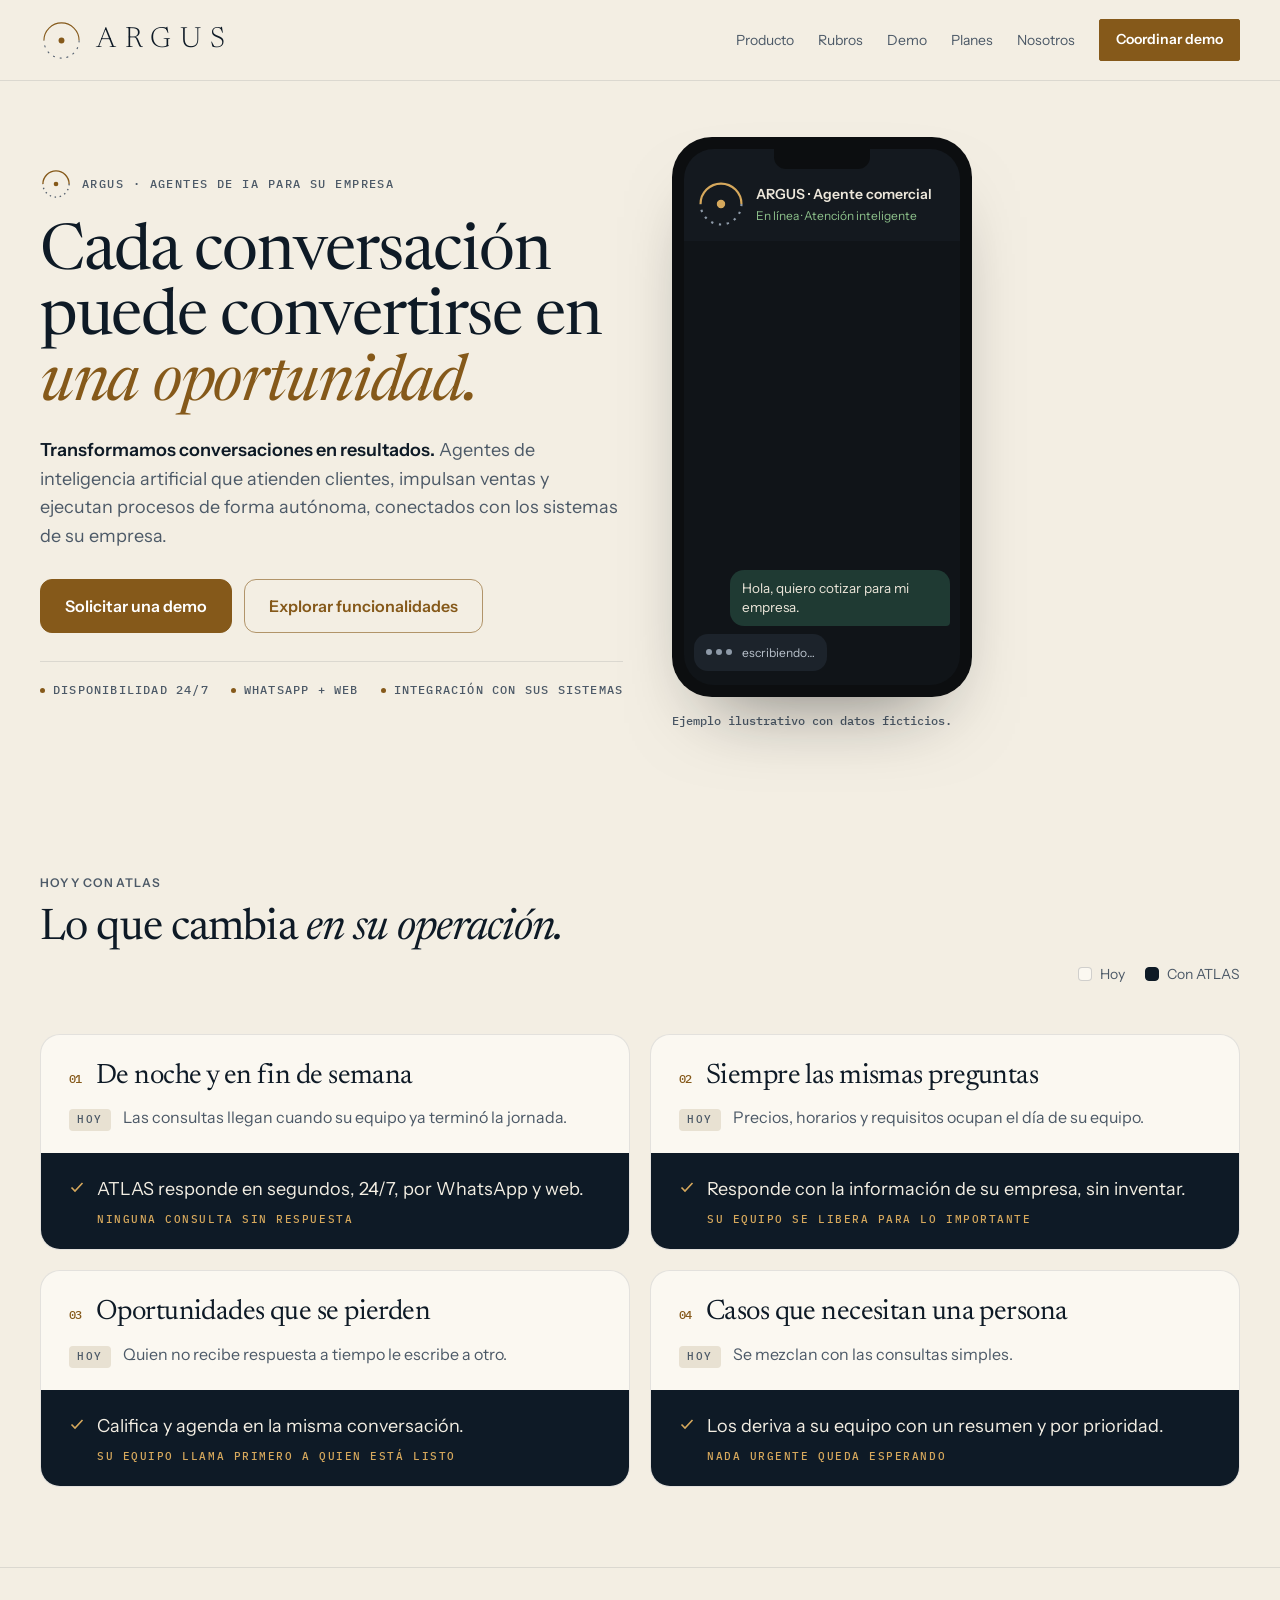
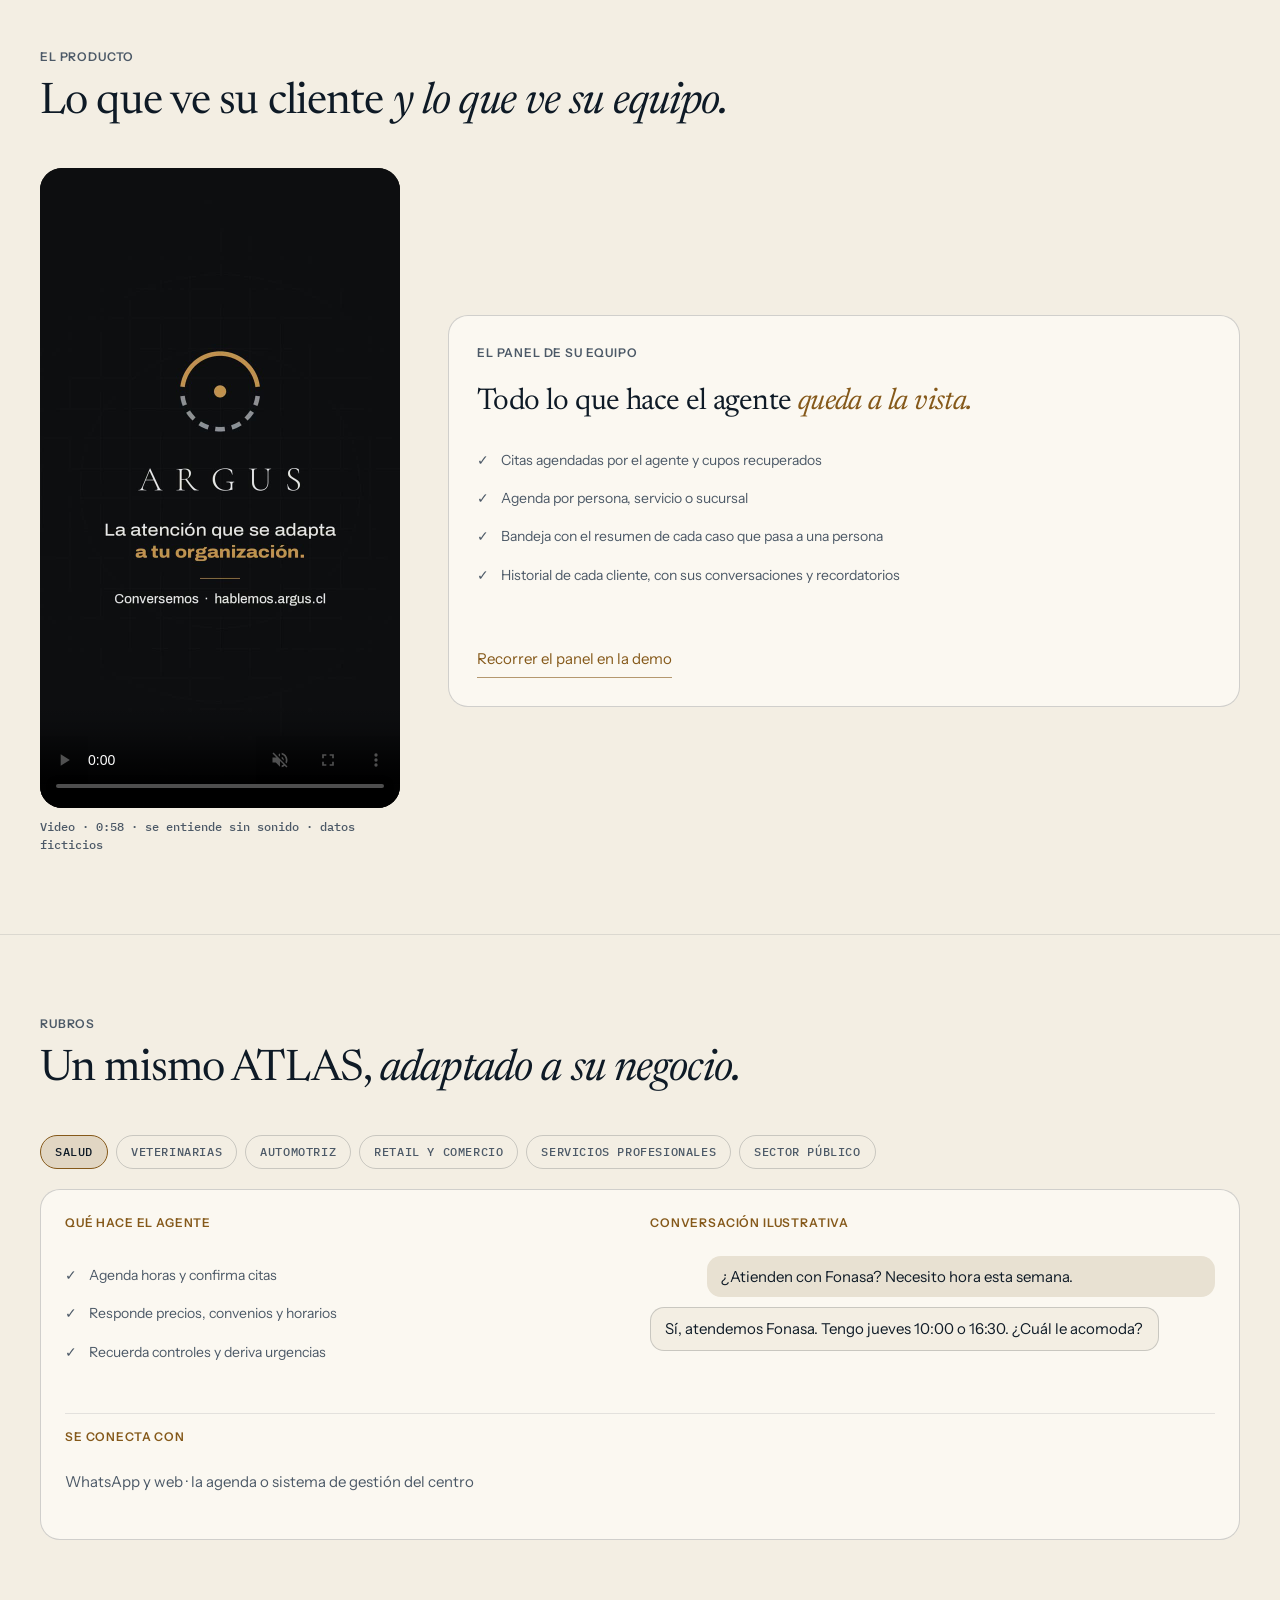
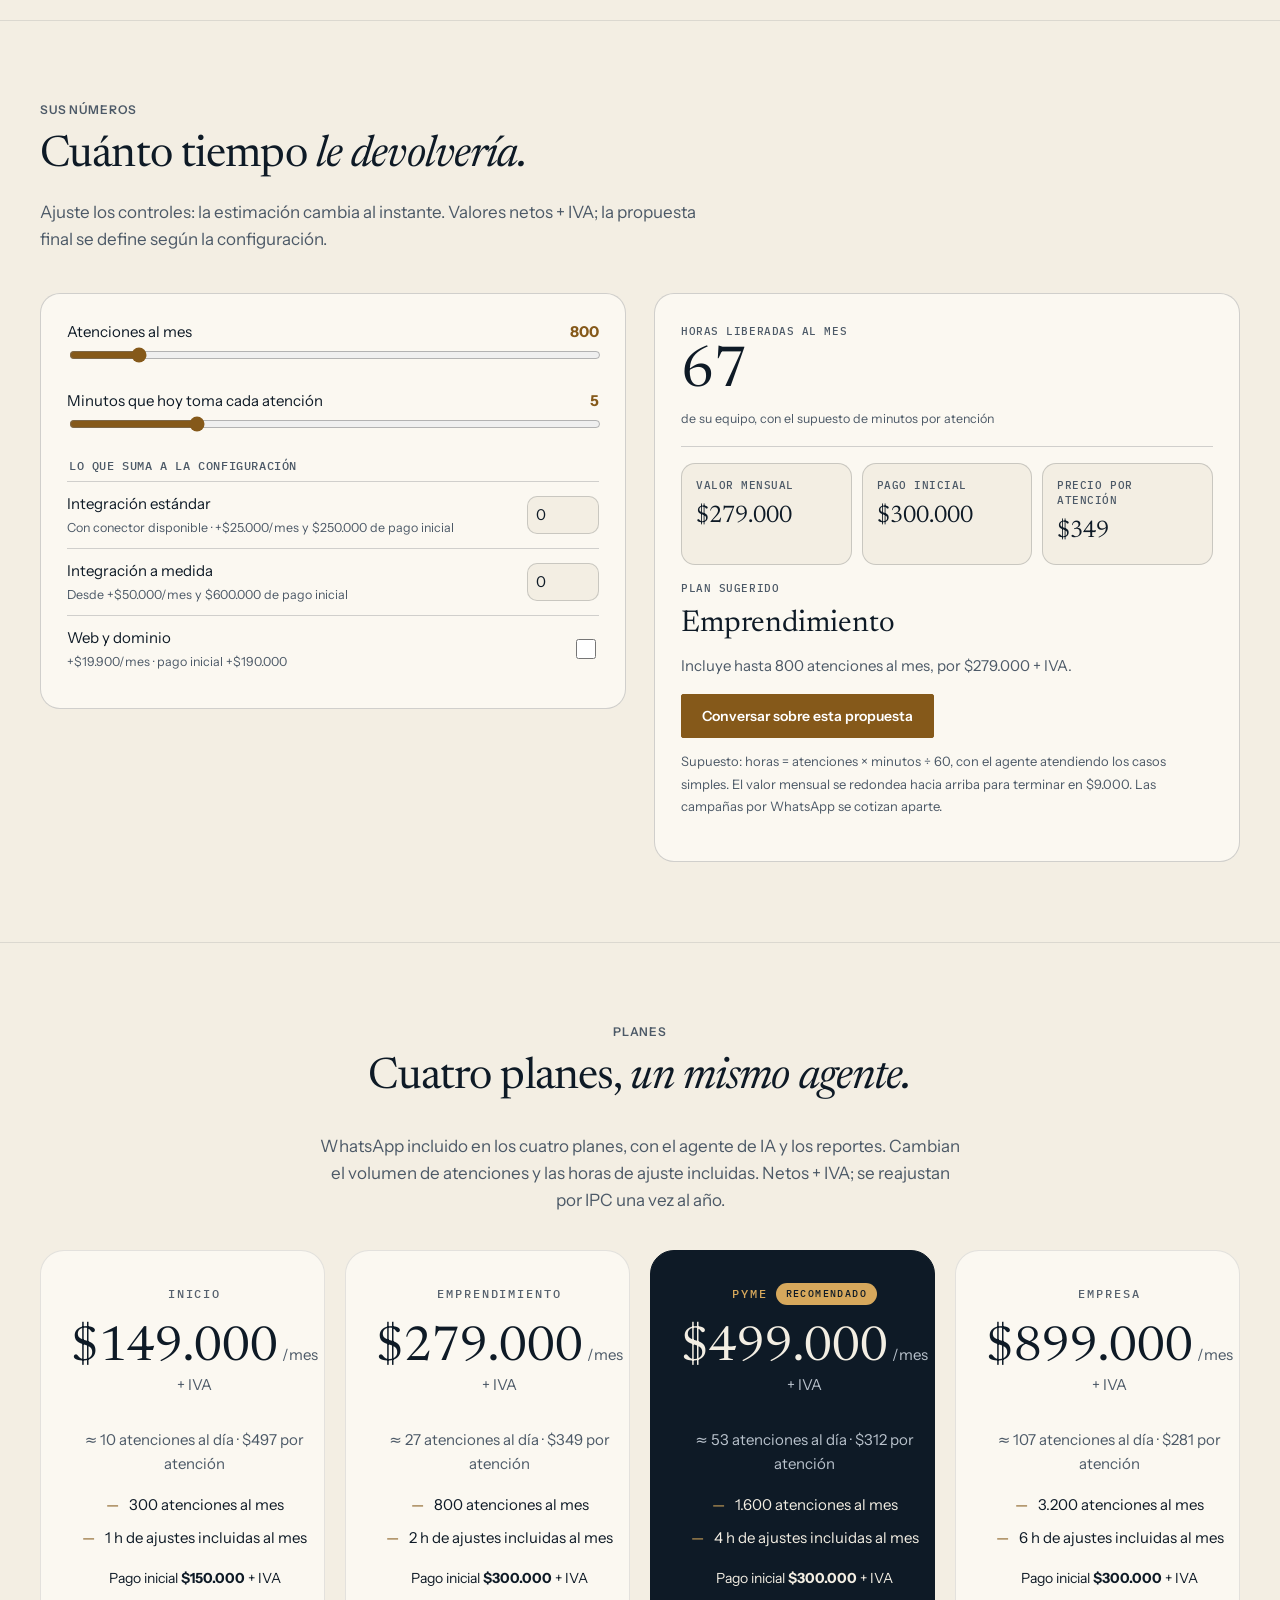
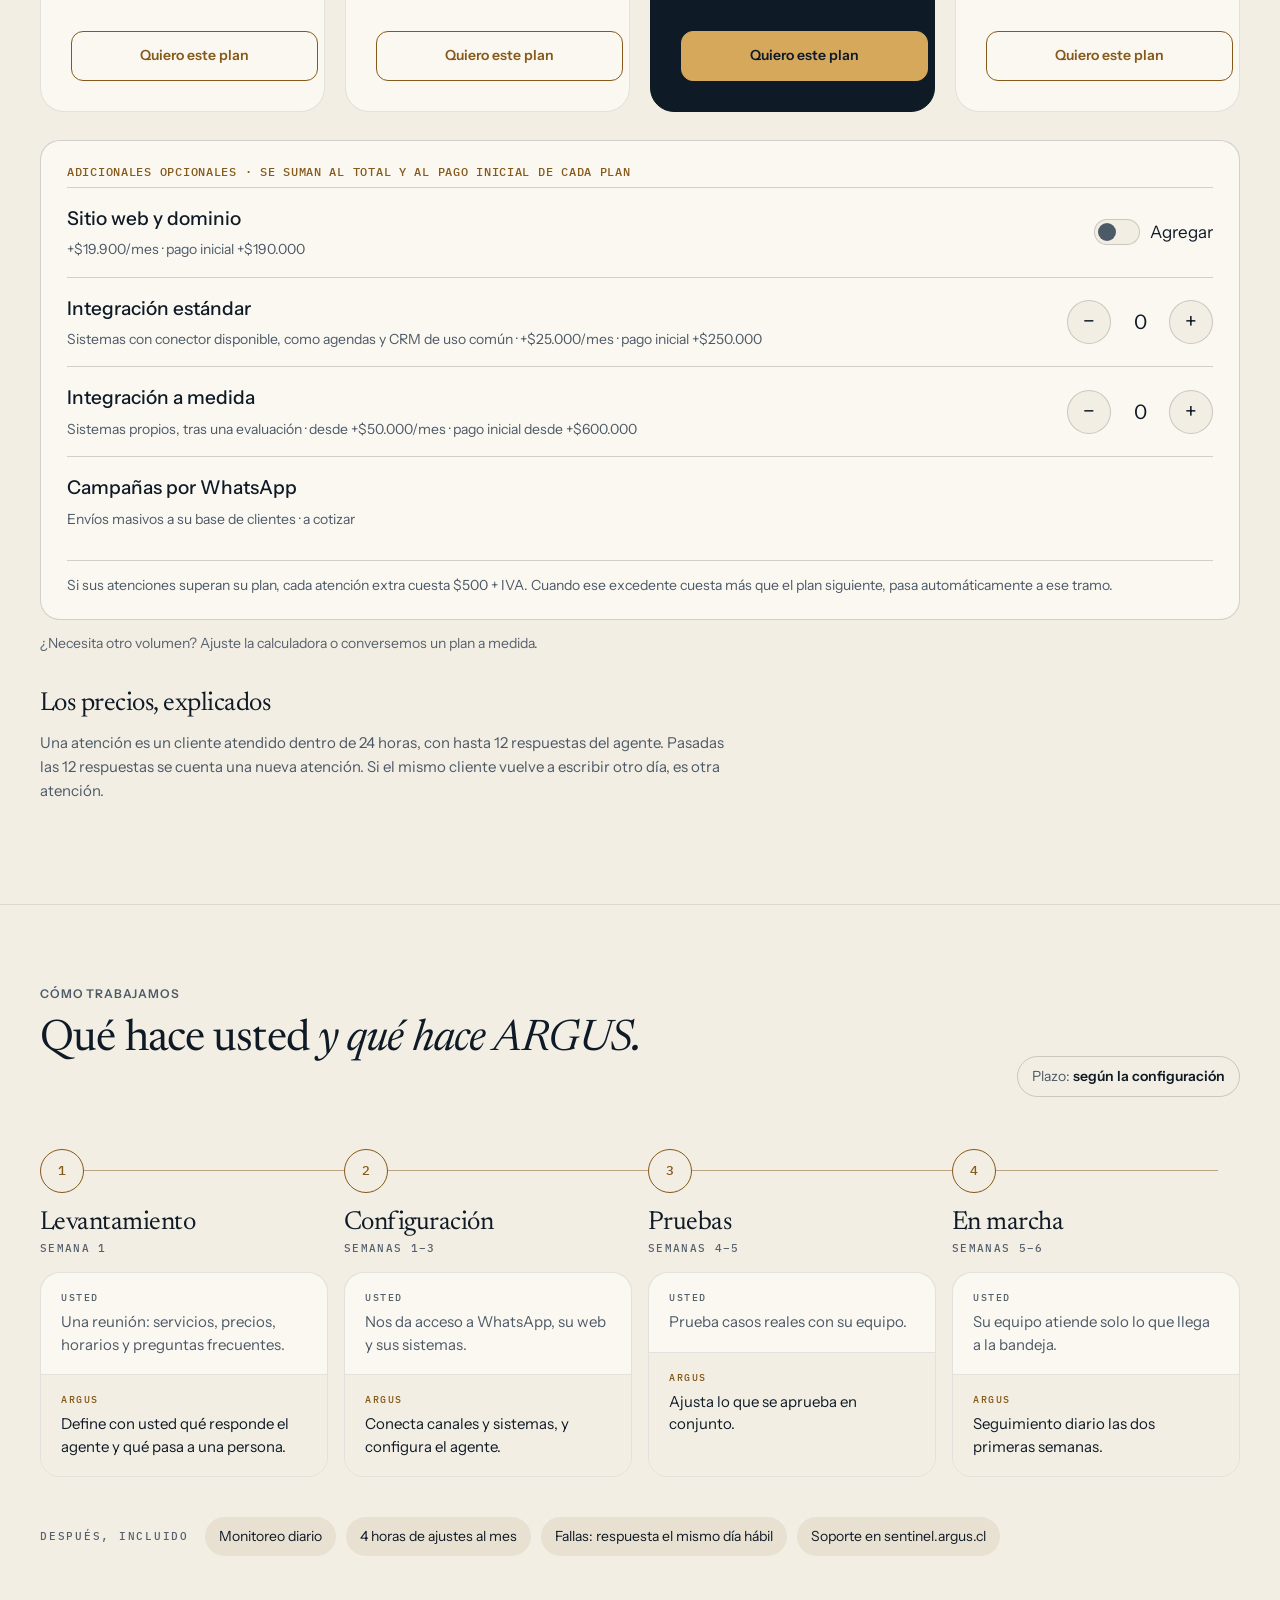
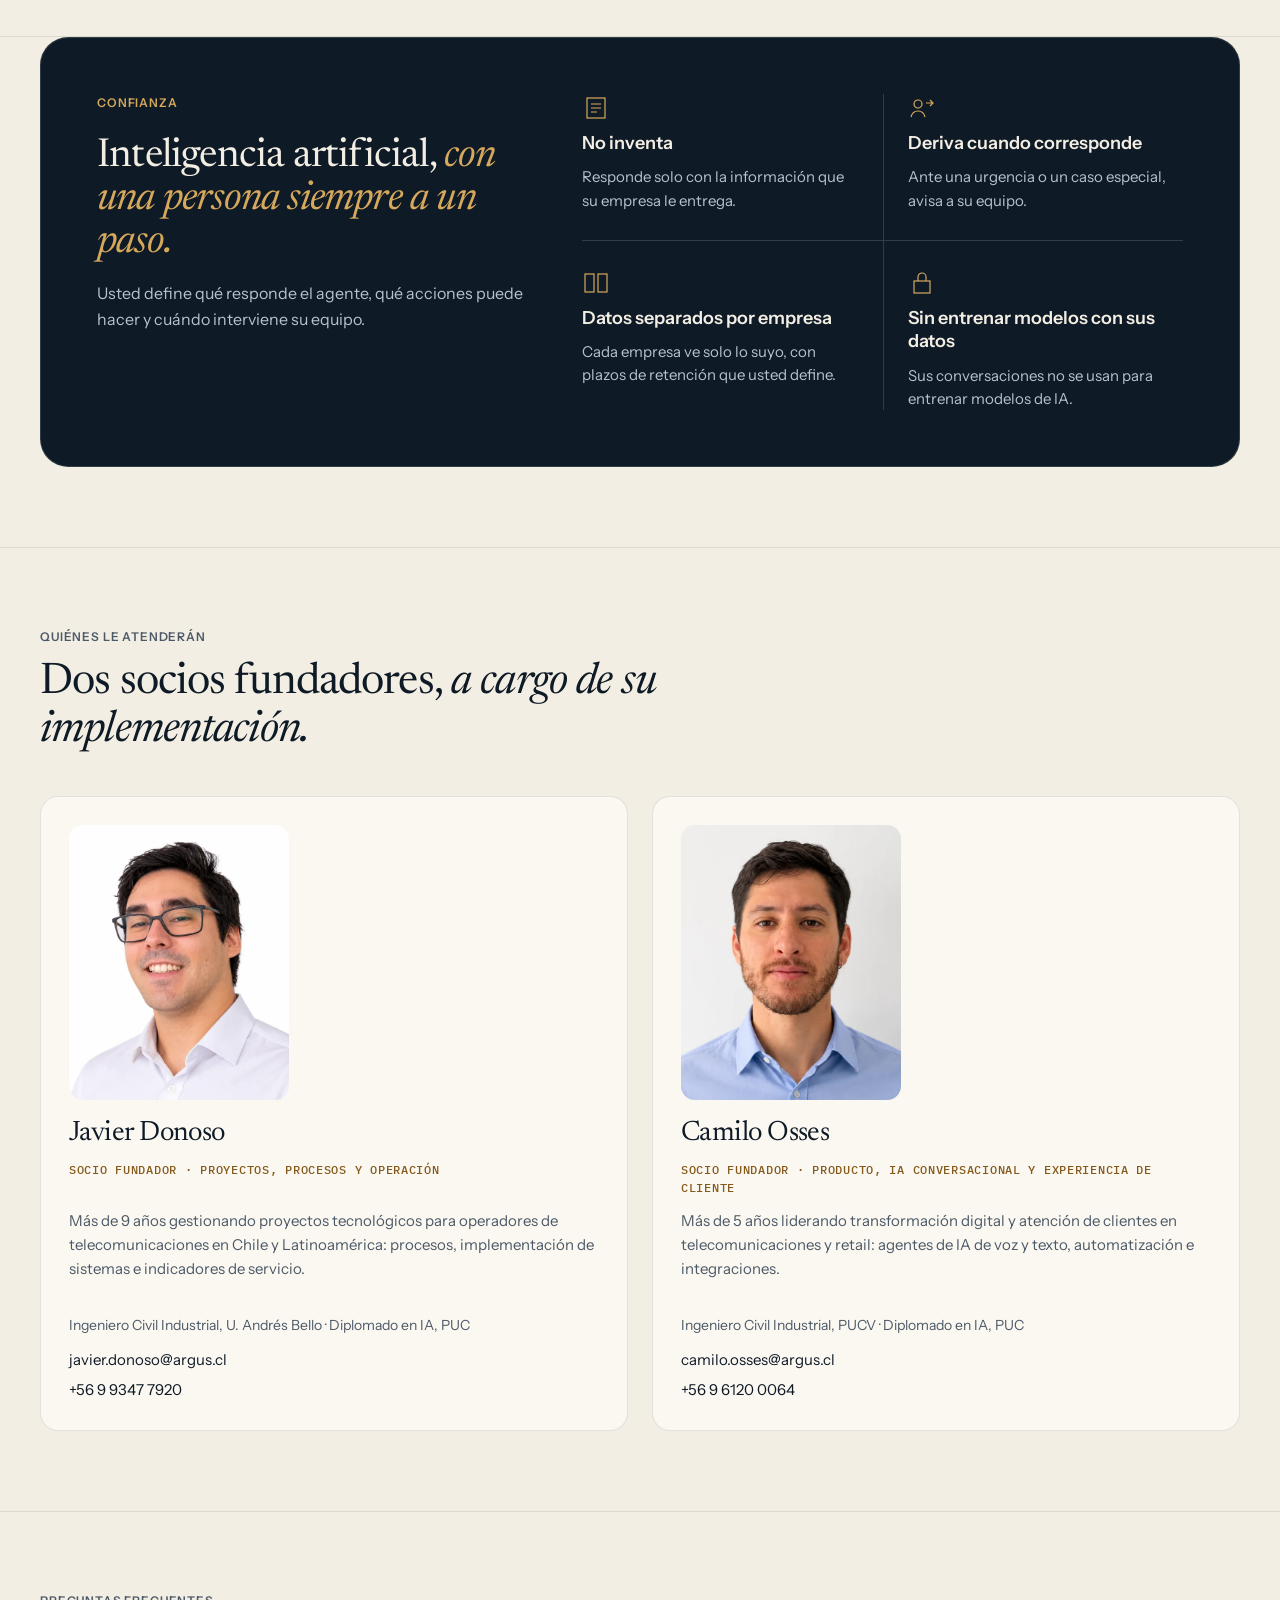
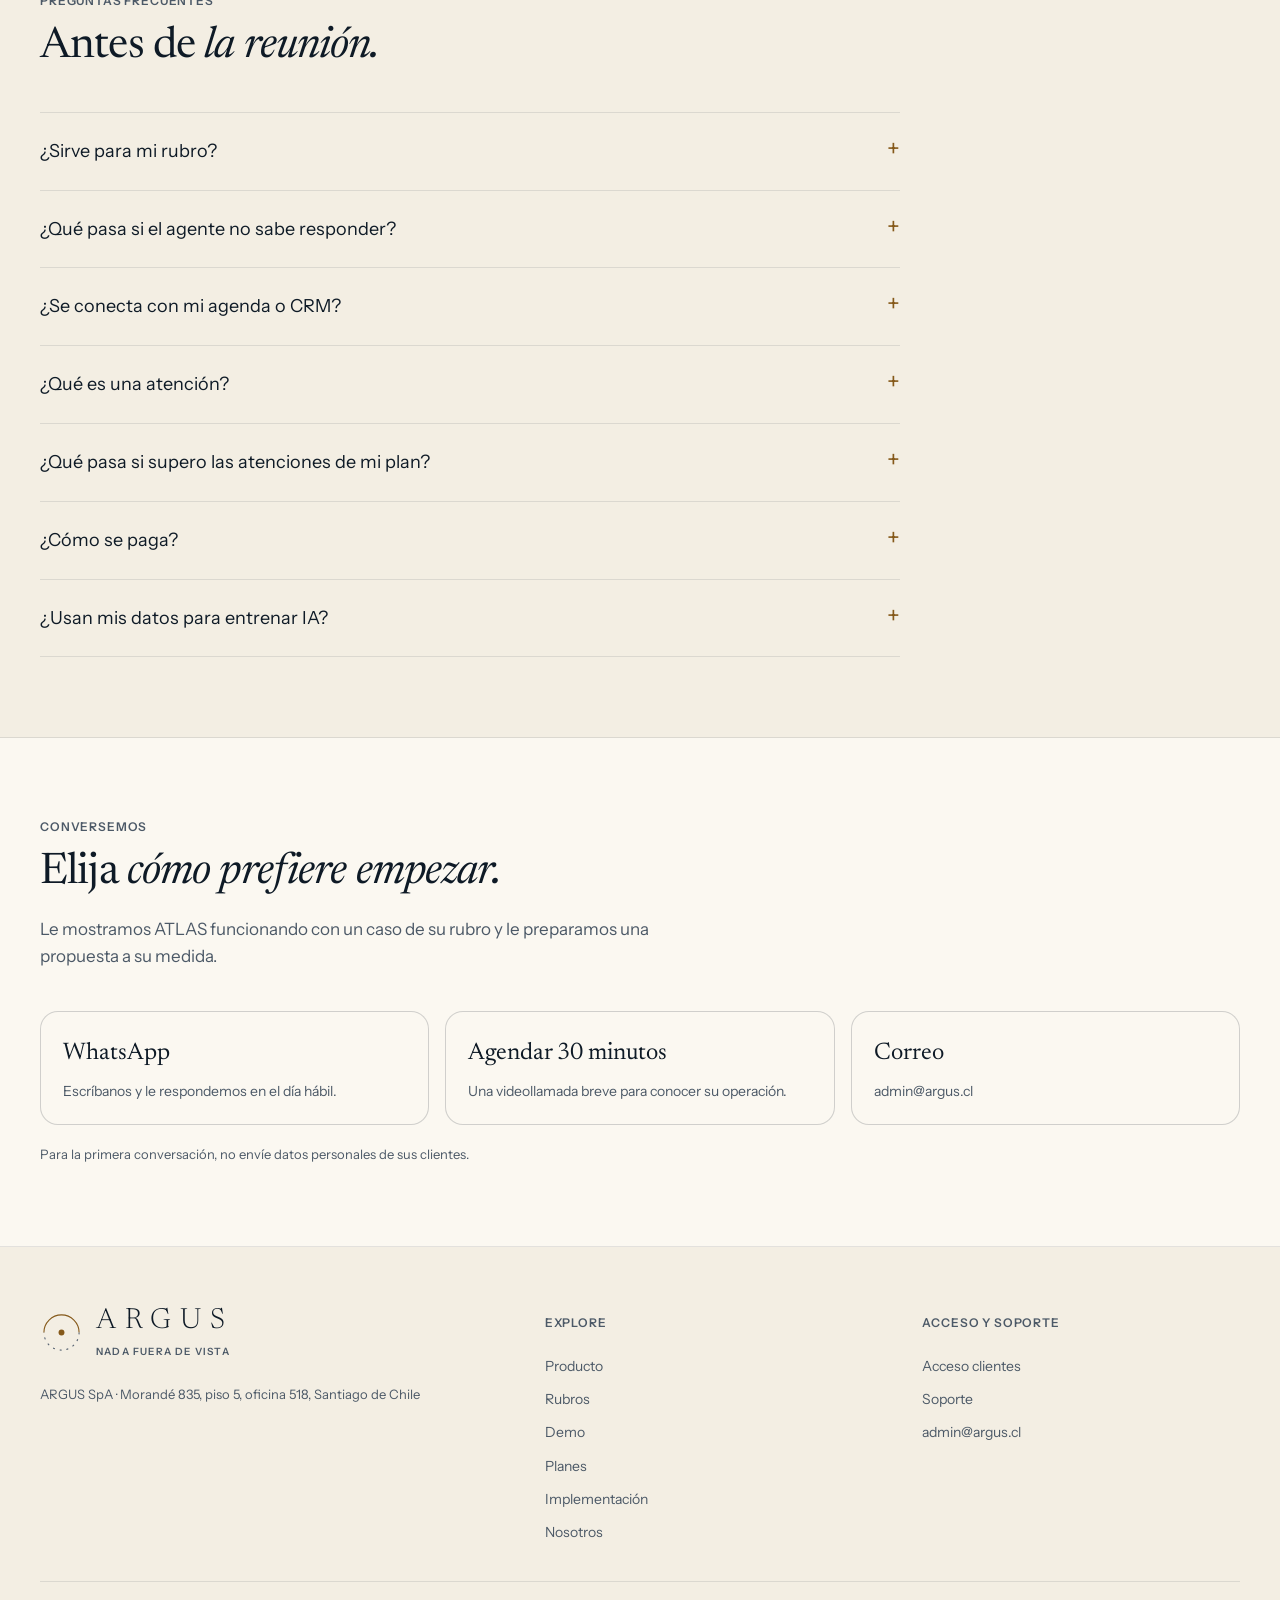
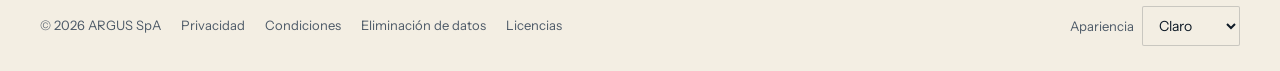
==== commit 2a515267: "feat(planes): centrar planes, switch de adicionales y nota de excedente - Planes centrados en escrit" ====
--- a/index.html
+++ b/index.html
@@ -24,7 +24,7 @@
 <fieldset class="calc-add"><legend>Lo que suma a la configuración</legend>
 <label class="calc-check"><span>Integración estándar<small>Con conector disponible · +$25.000/mes y $250.000 de pago inicial</small></span><input id="c-integ" type="number" min="0" max="10" value="0"></label>
 <label class="calc-check"><span>Integración a medida<small>Desde +$50.000/mes y $600.000 de pago inicial</small></span><input id="c-medida" type="number" min="0" max="10" value="0"></label>
-<label class="calc-check"><span>Web y dominio<small>+$19.900/mes · pago inicial +$190.000 (con el agente, $490.000)</small></span><input id="c-web" type="checkbox"></label>
+<label class="calc-check"><span>Web y dominio<small>+$19.900/mes · pago inicial +$190.000</small></span><input id="c-web" type="checkbox"></label>
 </fieldset></div>
 <div class="calc-results" aria-live="polite">
 <div class="calc-hours"><span>Horas liberadas al mes</span><b id="c-h">67</b><small>de su equipo, con el supuesto de minutos por atención</small></div>
@@ -39,11 +39,11 @@
 <article class="plan-card" data-p="0"><div class="pc-top"><span class="eyebrow">Inicio</span></div><p class="plan-price"><b data-m="0">$149.000</b><small>/mes + IVA</small></p><p class="plan-for">≈ 10 atenciones al día · $497 por atención</p><ul class="pc-list"><li>300 atenciones al mes</li><li>1 h de ajustes incluidas al mes</li></ul><p class="pc-ini">Pago inicial <b data-i="0">$150.000</b> + IVA</p><a class="button secondary" href="https://hablemos.argus.cl?texto=Hola%2C%20quiero%20conversar%20sobre%20el%20plan%20Inicio" target="_blank" rel="noopener nofollow" data-contact="whatsapp" data-placement="planes" data-evt="cta_plan_inicio">Quiero este plan</a></article><article class="plan-card" data-p="1"><div class="pc-top"><span class="eyebrow">Emprendimiento</span></div><p class="plan-price"><b data-m="1">$279.000</b><small>/mes + IVA</small></p><p class="plan-for">≈ 27 atenciones al día · $349 por atención</p><ul class="pc-list"><li>800 atenciones al mes</li><li>2 h de ajustes incluidas al mes</li></ul><p class="pc-ini">Pago inicial <b data-i="1">$300.000</b> + IVA</p><a class="button secondary" href="https://hablemos.argus.cl?texto=Hola%2C%20quiero%20conversar%20sobre%20el%20plan%20Emprendimiento" target="_blank" rel="noopener nofollow" data-contact="whatsapp" data-placement="planes" data-evt="cta_plan_emprendimiento">Quiero este plan</a></article><article class="plan-card rec on" data-p="2"><div class="pc-top"><span class="eyebrow">Pyme</span><span class="badge">Recomendado</span></div><p class="plan-price"><b data-m="2">$499.000</b><small>/mes + IVA</small></p><p class="plan-for">≈ 53 atenciones al día · $312 por atención</p><ul class="pc-list"><li>1.600 atenciones al mes</li><li>4 h de ajustes incluidas al mes</li></ul><p class="pc-ini">Pago inicial <b data-i="2">$300.000</b> + IVA</p><a class="button" href="https://hablemos.argus.cl?texto=Hola%2C%20quiero%20conversar%20sobre%20el%20plan%20Pyme" target="_blank" rel="noopener nofollow" data-contact="whatsapp" data-placement="planes" data-evt="cta_plan_pyme">Quiero este plan</a></article><article class="plan-card" data-p="3"><div class="pc-top"><span class="eyebrow">Empresa</span></div><p class="plan-price"><b data-m="3">$899.000</b><small>/mes + IVA</small></p><p class="plan-for">≈ 107 atenciones al día · $281 por atención</p><ul class="pc-list"><li>3.200 atenciones al mes</li><li>6 h de ajustes incluidas al mes</li></ul><p class="pc-ini">Pago inicial <b data-i="3">$300.000</b> + IVA</p><a class="button secondary" href="https://hablemos.argus.cl?texto=Hola%2C%20quiero%20conversar%20sobre%20el%20plan%20Empresa" target="_blank" rel="noopener nofollow" data-contact="whatsapp" data-placement="planes" data-evt="cta_plan_empresa">Quiero este plan</a></article>
 </div>
 <div class="ad-panel" id="ad" aria-label="Adicionales opcionales"><div class="ad-h">Adicionales opcionales · se suman al total y al pago inicial de cada plan</div>
-<div class="ad-row"><div><b>Sitio web y dominio</b><small>+$19.900/mes · pago inicial +$190.000. Con el agente, ambos por $490.000</small></div><label class="ad-check"><input type="checkbox" id="ad-web"><span>Agregar</span></label></div>
+<div class="ad-row"><div><b>Sitio web y dominio</b><small>+$19.900/mes · pago inicial +$190.000</small></div><label class="ad-check"><input type="checkbox" id="ad-web"><span>Agregar</span></label></div>
 <div class="ad-row"><div><b>Integración estándar</b><small>Sistemas con conector disponible, como agendas y CRM de uso común · +$25.000/mes · pago inicial +$250.000</small></div><div class="ad-step"><button type="button" data-k="std" data-d="-1" aria-label="Quitar una integración estándar">−</button><output id="ad-std">0</output><button type="button" data-k="std" data-d="1" aria-label="Agregar una integración estándar">+</button></div></div>
 <div class="ad-row"><div><b>Integración a medida</b><small>Sistemas propios, tras una evaluación · desde +$50.000/mes · pago inicial desde +$600.000</small></div><div class="ad-step"><button type="button" data-k="medida" data-d="-1" aria-label="Quitar una integración a medida">−</button><output id="ad-medida">0</output><button type="button" data-k="medida" data-d="1" aria-label="Agregar una integración a medida">+</button></div></div>
 <div class="ad-row"><div><b>Campañas por WhatsApp</b><small>Envíos masivos a su base de clientes · a cotizar</small></div></div>
-<p class="ad-note">Implementación de $150.000 + IVA en el plan Inicio y $300.000 + IVA en los demás planes, en 3 cuotas. Con contrato anual, sin costo de implementación. Los totales se redondean hacia arriba para terminar en $9.000. Valores referenciales; la propuesta final se define según la configuración.</p>
+<p class="ad-note">Si sus atenciones superan su plan, cada atención extra cuesta $500 + IVA. Cuando ese excedente cuesta más que el plan siguiente, pasa automáticamente a ese tramo.</p>
 </div>
 <p class="plans-from">¿Necesita otro volumen? <a href="#calculadora">Ajuste la calculadora</a> o <a href="https://hablemos.argus.cl" target="_blank" rel="noopener nofollow">conversemos un plan a medida</a>.</p>
 <div class="pl-extras"><h3>Además del plan mensual</h3><ul class="extras-list"><li><span>Implementación</span><b>Pago único en 3 cuotas: $150.000 + IVA en Inicio y $300.000 + IVA en los demás planes. Con contrato anual, sin costo.</b></li><li><span>Atención adicional</span><b>$500 + IVA por atención</b></li><li><span>Contrato de 6 meses</span><b>30% de descuento en las 3 primeras mensualidades</b></li><li><span>Garantía de 30 días</span><b>Si el agente no queda operando a su conformidad, devolvemos el pago de la implementación.</b></li></ul><p class="small">Si supera su plan, el agente sigue atendiendo y cada atención extra cuesta $500 + IVA. El cambio al plan siguiente se hace solo cuando le sale más barato que pagar el excedente. Los beneficios de contrato no se suman entre sí. Si un contrato de 6 meses termina antes del mes 6, se cobra la diferencia del descuento. Las plantillas de WhatsApp las cobra Meta directamente en su cuenta.</p></div>
--- a/assets/ajustes.css
+++ b/assets/ajustes.css
@@ -490,10 +490,10 @@
 
 /* ===== Ronda 2 · Planes ===== */
 .pl-head{display:flex;justify-content:space-between;align-items:flex-end;gap:24px 32px;flex-wrap:wrap;margin-bottom:36px}
-.pl-head .section-heading,.pl-head .section-heading.stacked{display:flex;flex-direction:column;align-items:flex-start;gap:0;margin:0;max-width:640px}
+.pl-head{justify-content:center}.pl-head .section-heading,.pl-head .section-heading.stacked{display:flex;flex-direction:column;align-items:center;text-align:center;gap:0;margin:0 auto;max-width:640px}
 .pl-head .section-heading .eyebrow{margin:0 0 14px}
 .pl-head .section-heading h1,.pl-head .section-heading h2{margin:0 0 12px}
-.pl-head .section-heading p{margin:0;max-width:52ch;font-size:17px;color:var(--tx2)}
+.pl-head .section-heading p{margin:0 auto;max-width:52ch;font-size:17px;color:var(--tx2)}
 .pl-promo{display:flex;align-items:center;gap:14px;margin:0;padding:14px 20px;border-radius:16px;background:var(--s1);border:1px solid var(--br)}
 .pl-promo b{font:400 40px/1 var(--font-display);color:var(--br)}
 .pl-promo span{display:flex;flex-direction:column;gap:2px;font-size:14px;color:var(--tx2)}
@@ -687,7 +687,7 @@
 .ad-row b{display:block;font-size:19px;font-weight:500;color:var(--tx)}
 .ad-row small{display:block;color:var(--tx2);font-size:14px;margin-top:4px}
 .ad-check{display:flex;align-items:center;gap:10px;cursor:pointer;font-size:17px;white-space:nowrap;color:var(--tx)}
-.ad-check input{width:22px;height:22px;accent-color:var(--br)}
+.ad-check input{appearance:none;-webkit-appearance:none;width:46px;height:26px;margin:0;border-radius:999px;border:1px solid var(--ln2);background:var(--bg);position:relative;cursor:pointer;transition:background .25s var(--ease,ease),border-color .25s}.ad-check input::after{content:'';position:absolute;top:3px;left:3px;width:18px;height:18px;border-radius:50%;background:var(--tx2);transition:transform .25s,background .25s}.ad-check input:checked{background:var(--br);border-color:var(--br)}.ad-check input:checked::after{transform:translateX(20px);background:var(--on-br,#fff)}
 .ad-step{display:flex;align-items:center;gap:14px;flex:none}
 .ad-step button{width:44px;height:44px;border-radius:999px;border:1px solid var(--ln2);background:var(--bg);color:var(--tx);font-size:22px;cursor:pointer}
 .ad-step output{min-width:30px;text-align:center;font-size:20px;color:var(--tx)}
@@ -695,3 +695,5 @@
 .ad-note{margin:14px 0 0;color:var(--tx2);font-size:14px;line-height:1.55;border-top:1px solid var(--ln2);padding-top:14px}
 .pl-extras,.pl-explain{margin-top:36px}
 @media (max-width:600px){.ad-row{flex-direction:column;align-items:flex-start}.ad-panel{padding:18px}}
+/* Planes centrados */
+.plan-cards{margin-inline:auto;width:100%}.plan-card{text-align:center}.plan-card .pc-top{justify-content:center}.plan-card .pc-list li{justify-content:center}.plan-seg{justify-content:center}
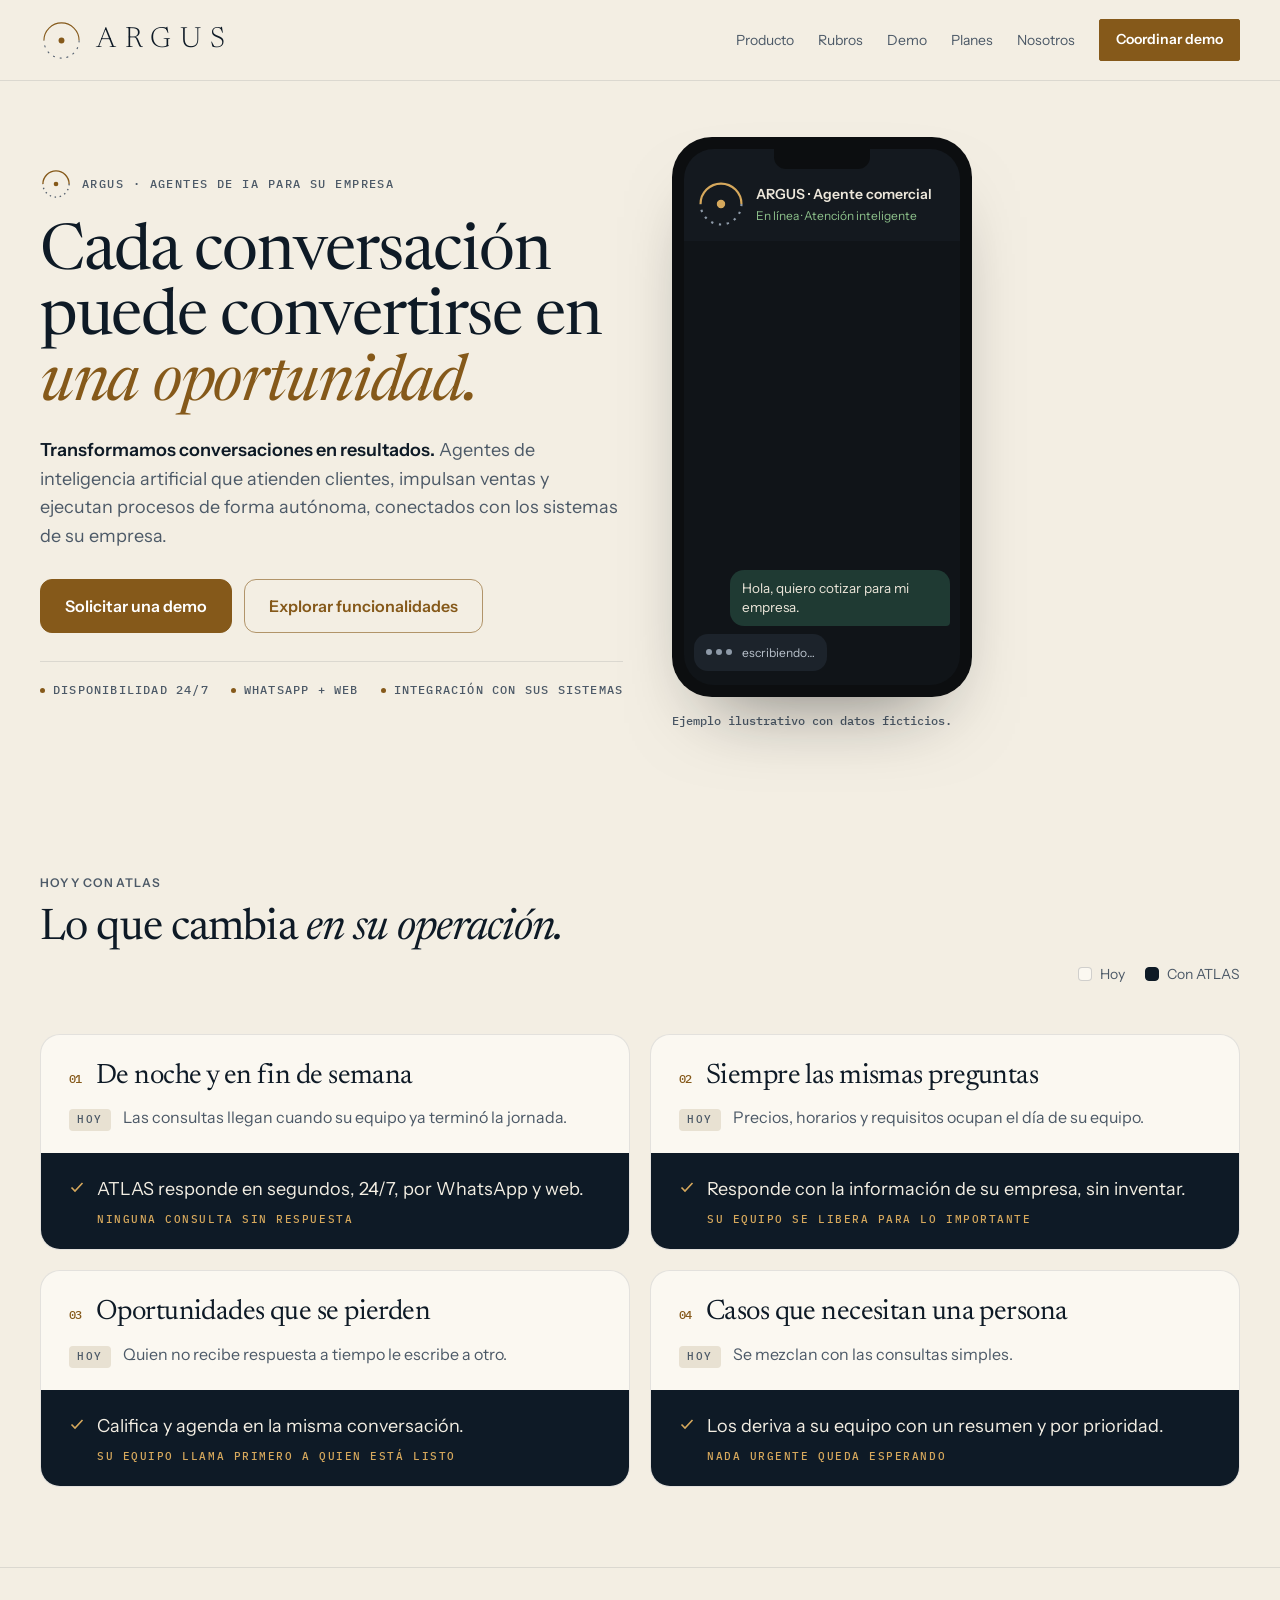
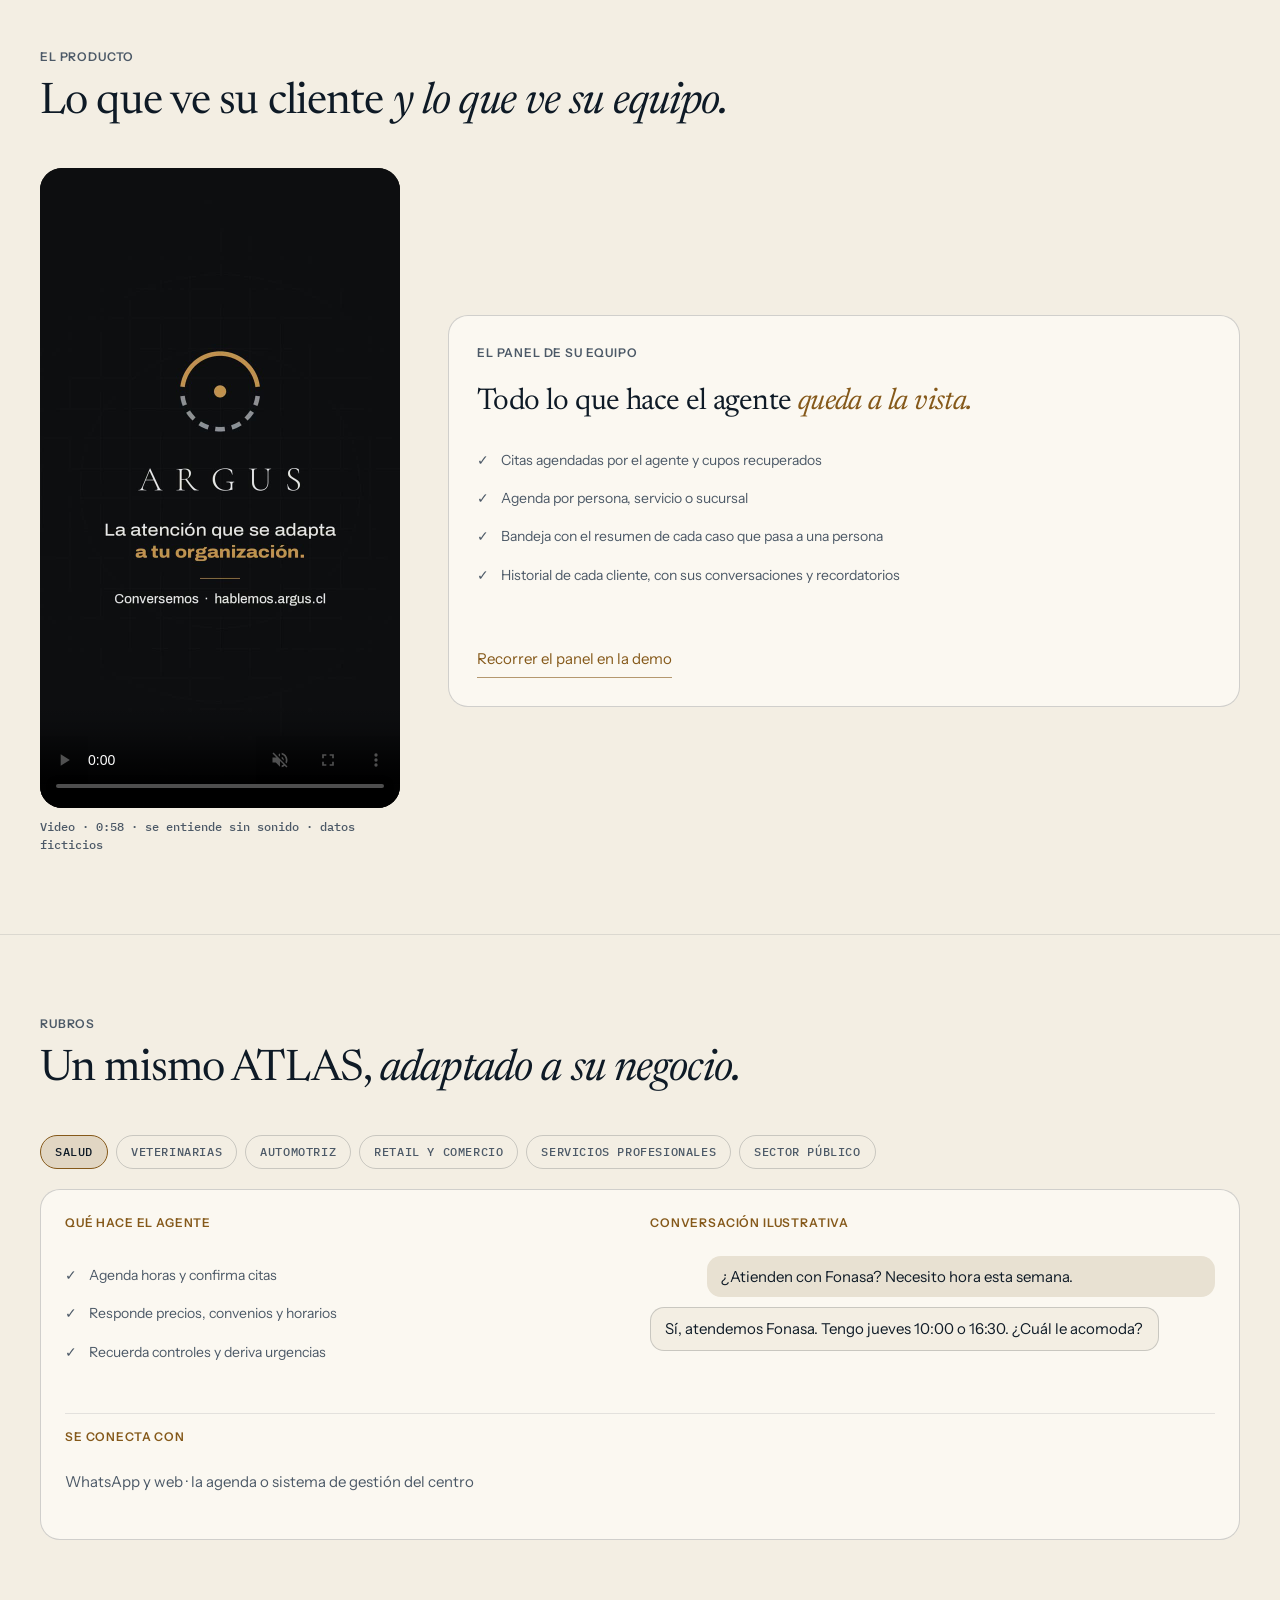
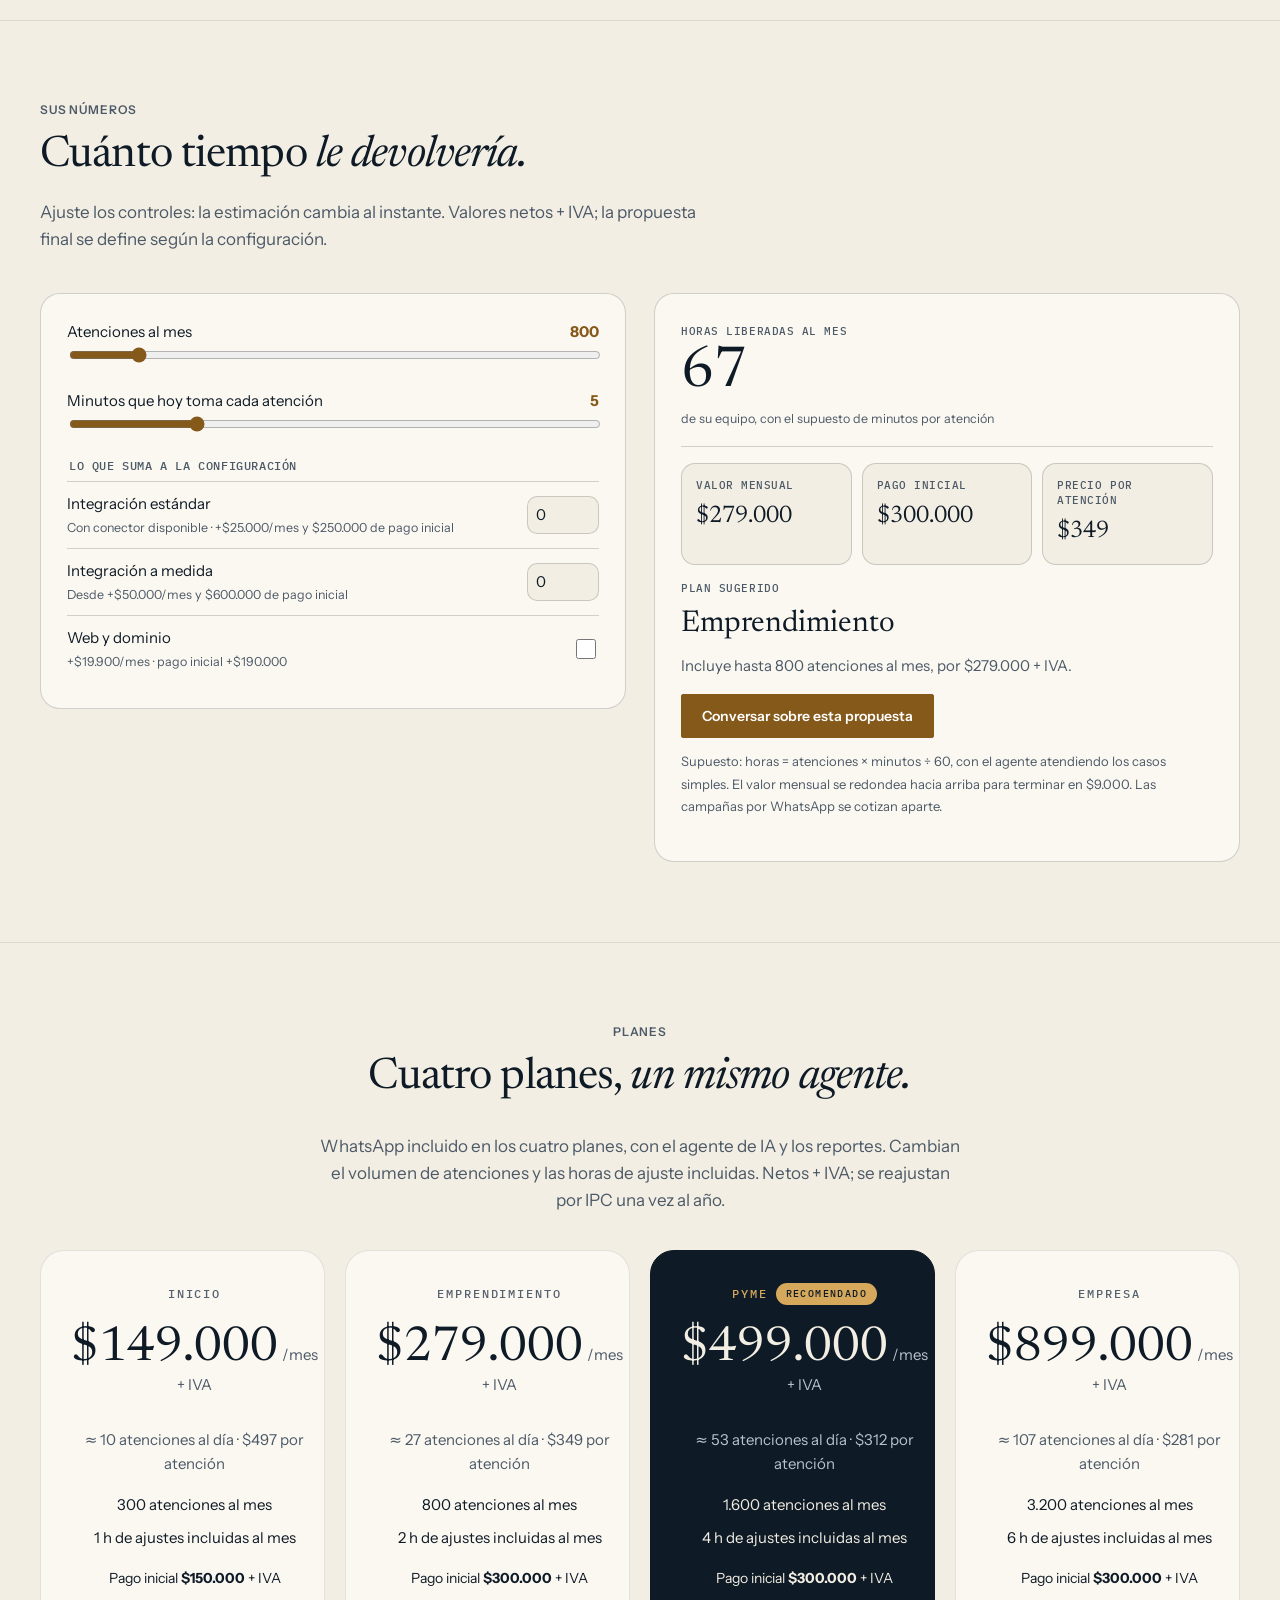
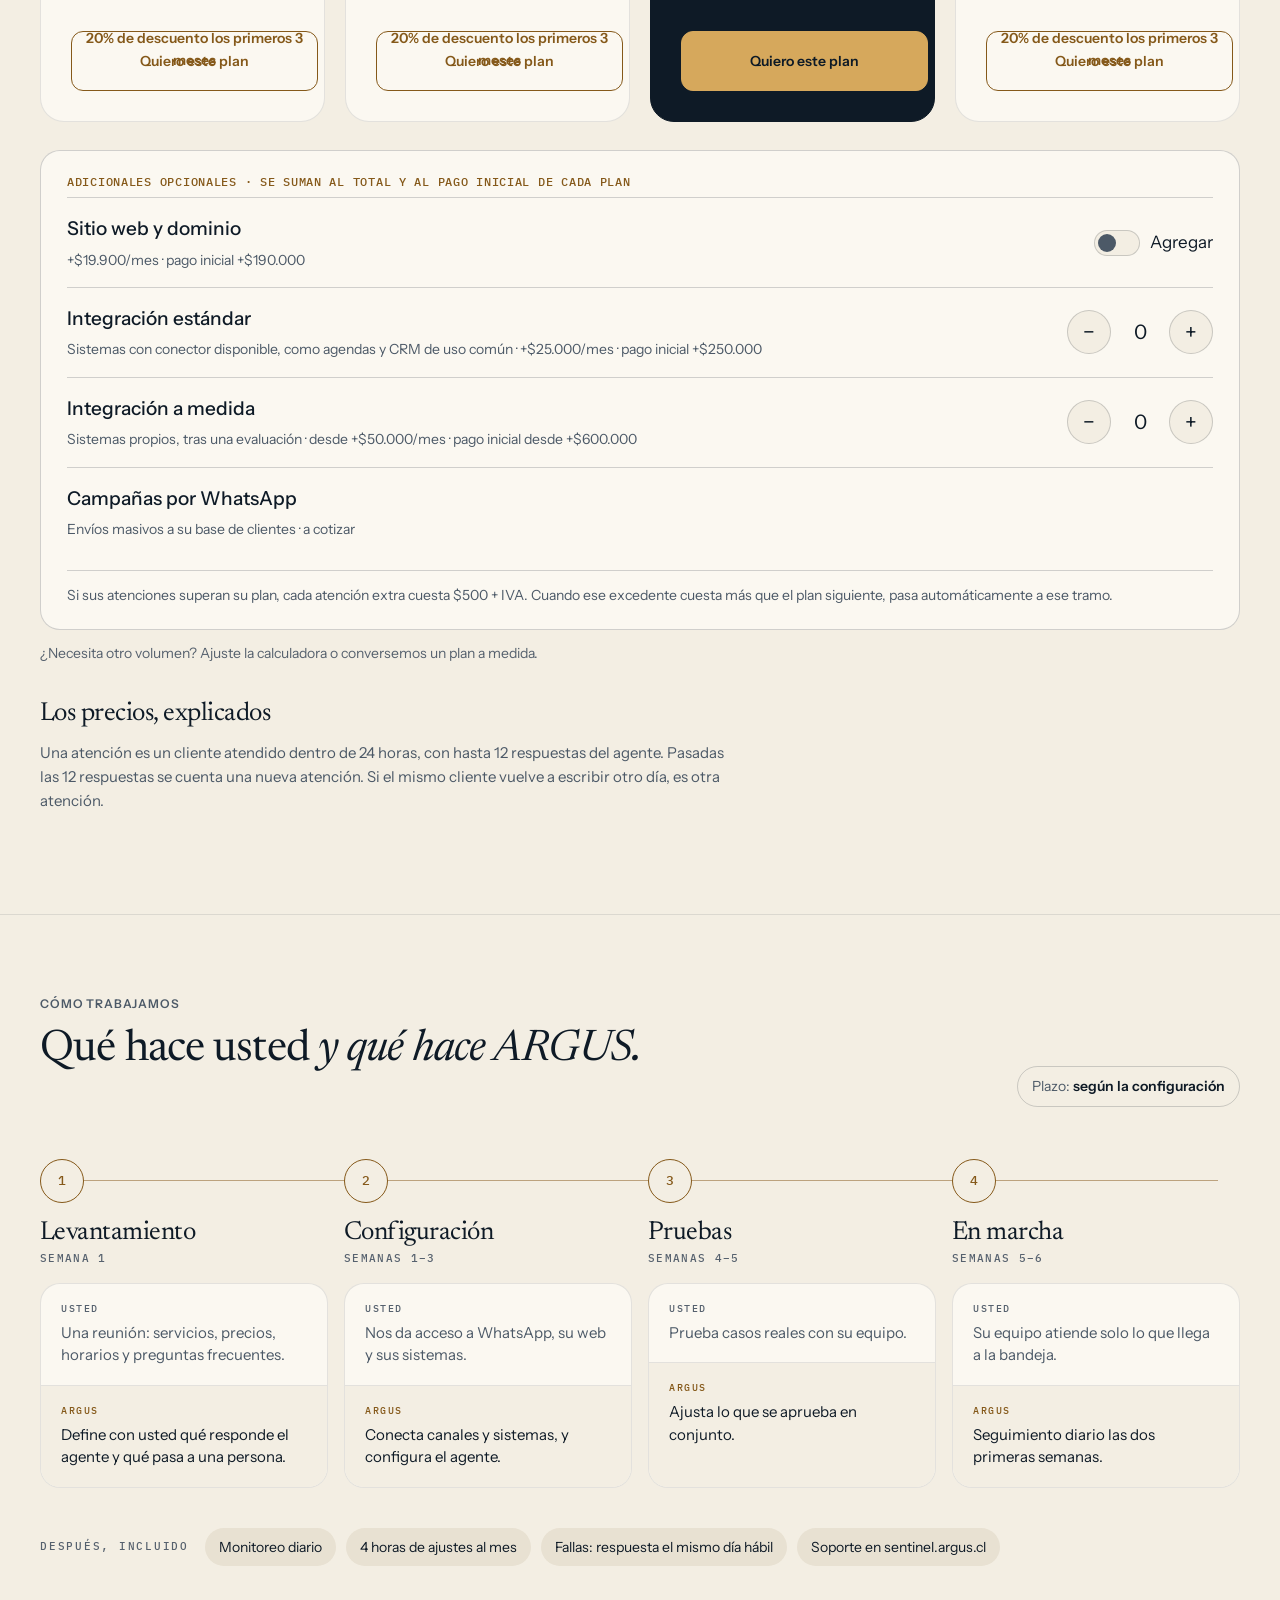
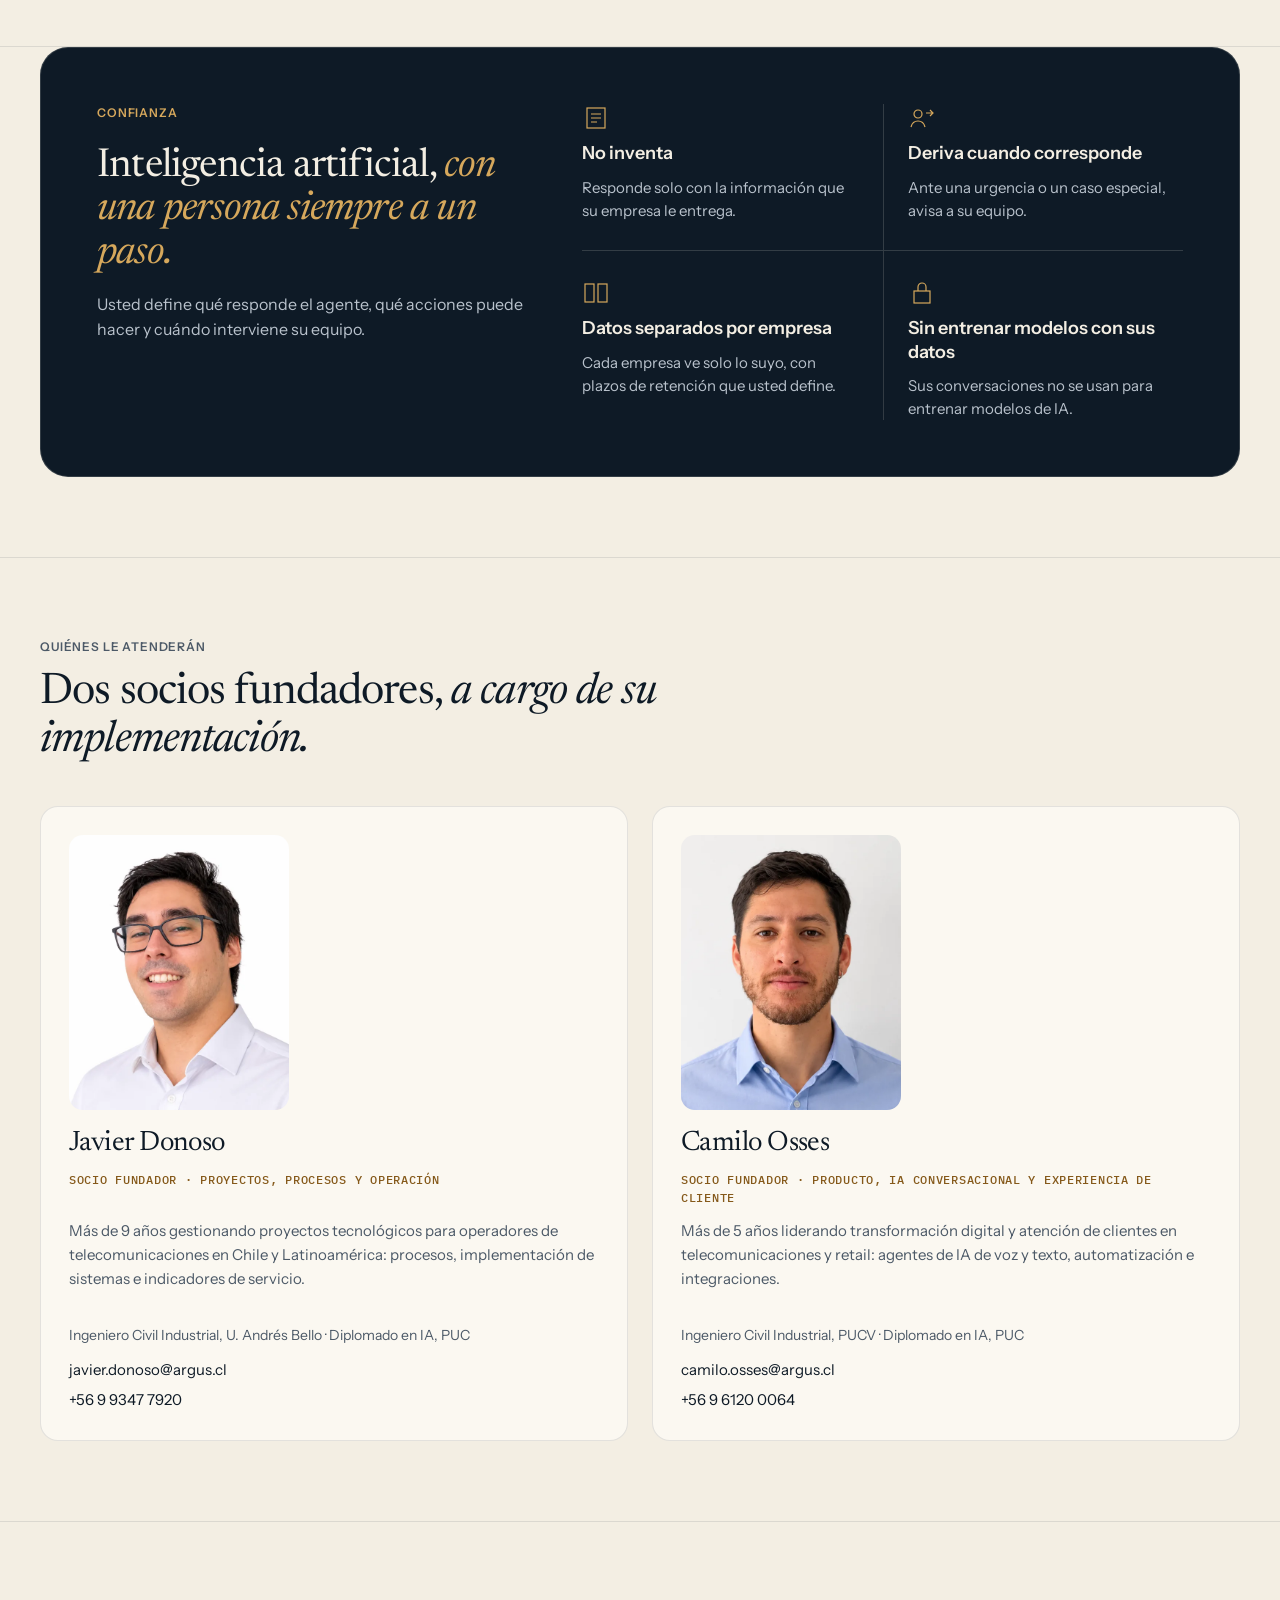
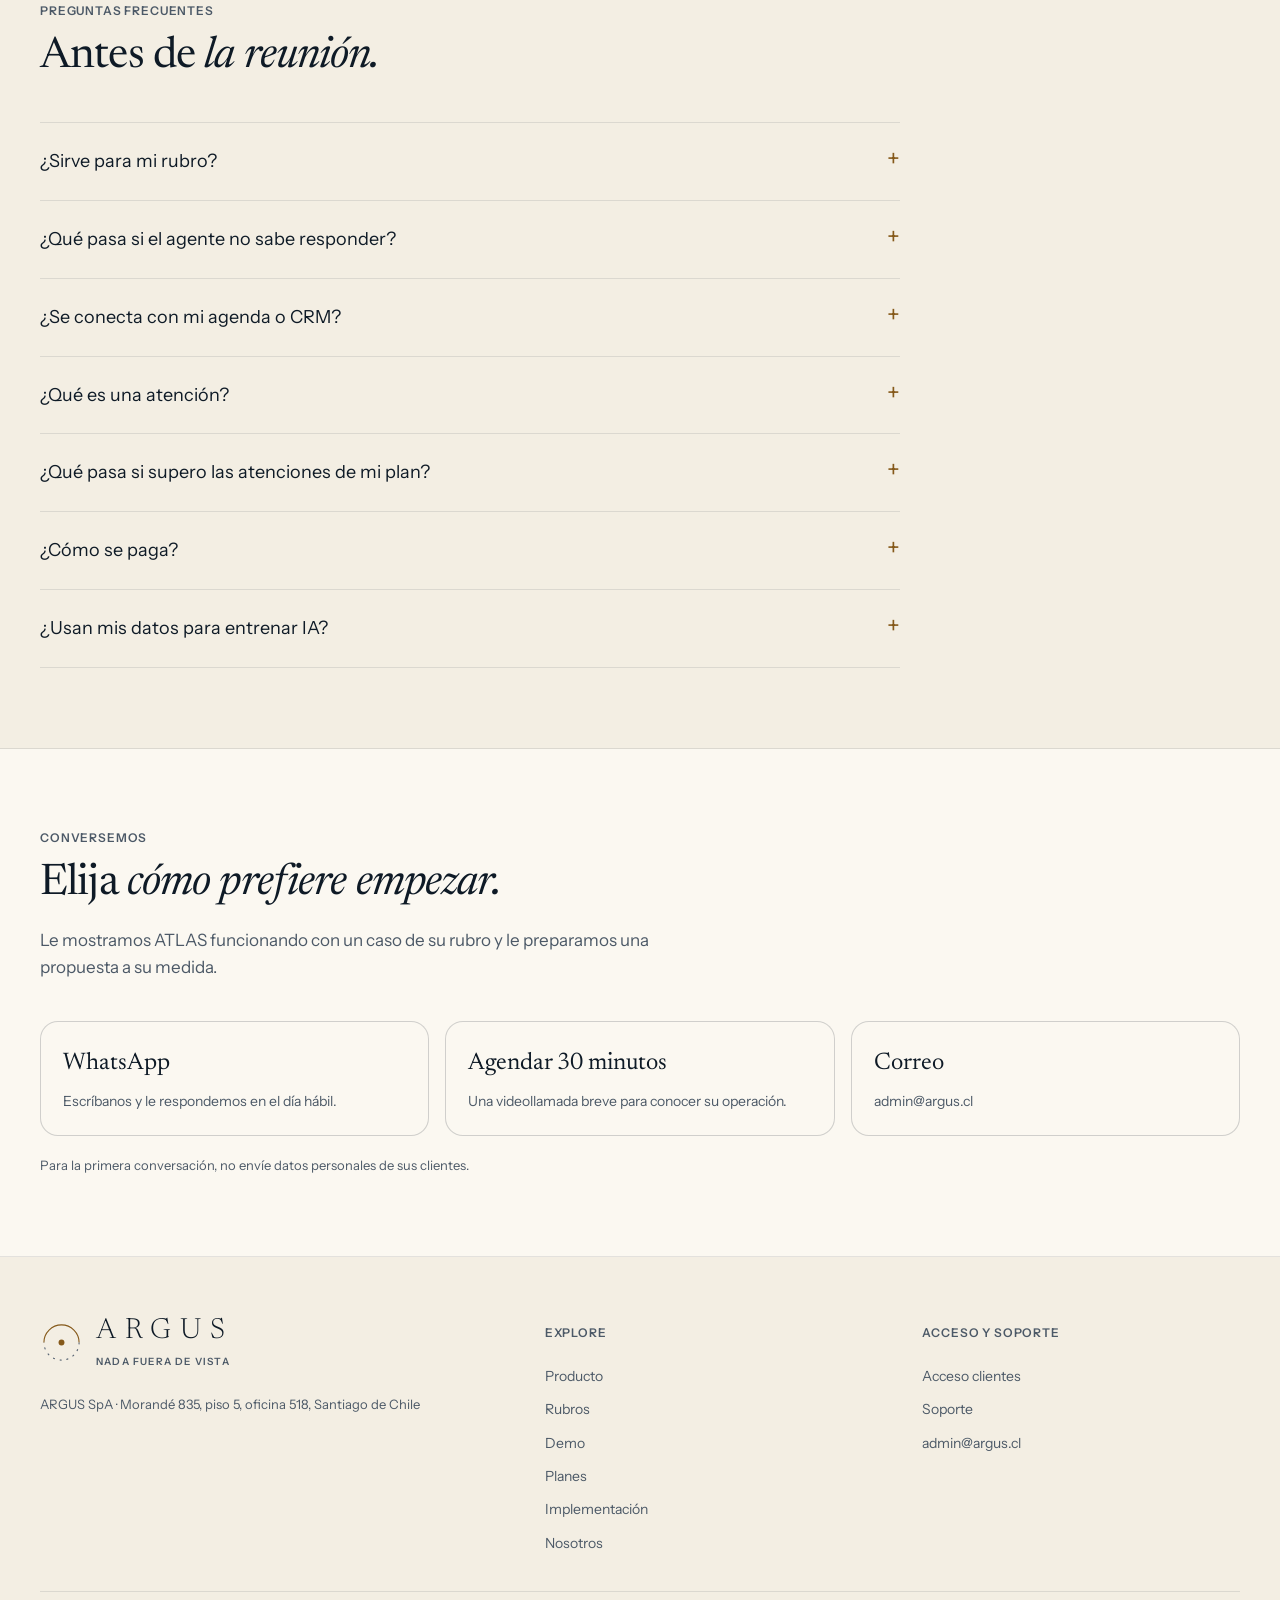
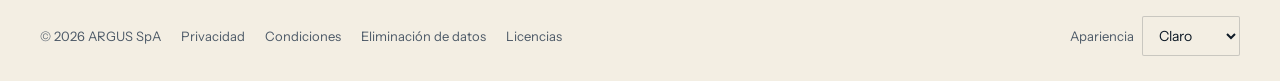
==== commit 34f4f7ba: "feat(planes): centrar tarjetas y oferta de 20% primeros 3 meses - Tarjetas de plan con texto y botón" ====
--- a/index.html
+++ b/index.html
@@ -36,7 +36,7 @@
 <section class="section" id="planes"><div class="container"><div class="pl-head"><div class="section-heading stacked"><span class="eyebrow">Planes</span><h2>Cuatro planes, <em>un mismo agente.</em></h2><p>WhatsApp incluido en los cuatro planes, con el agente de IA y los reportes. Cambian el volumen de atenciones y las horas de ajuste incluidas. Netos + IVA; se reajustan por IPC una vez al año.</p></div></div>
 <div class="plan-seg" role="tablist" aria-label="Elija un plan"><button type="button" role="tab" aria-selected="false" data-p="0">Inicio</button><button type="button" role="tab" aria-selected="false" data-p="1">Emprendimiento</button><button type="button" role="tab" aria-selected="true" data-p="2">Pyme</button><button type="button" role="tab" aria-selected="false" data-p="3">Empresa</button></div>
 <div class="plan-cards">
-<article class="plan-card" data-p="0"><div class="pc-top"><span class="eyebrow">Inicio</span></div><p class="plan-price"><b data-m="0">$149.000</b><small>/mes + IVA</small></p><p class="plan-for">≈ 10 atenciones al día · $497 por atención</p><ul class="pc-list"><li>300 atenciones al mes</li><li>1 h de ajustes incluidas al mes</li></ul><p class="pc-ini">Pago inicial <b data-i="0">$150.000</b> + IVA</p><a class="button secondary" href="https://hablemos.argus.cl?texto=Hola%2C%20quiero%20conversar%20sobre%20el%20plan%20Inicio" target="_blank" rel="noopener nofollow" data-contact="whatsapp" data-placement="planes" data-evt="cta_plan_inicio">Quiero este plan</a></article><article class="plan-card" data-p="1"><div class="pc-top"><span class="eyebrow">Emprendimiento</span></div><p class="plan-price"><b data-m="1">$279.000</b><small>/mes + IVA</small></p><p class="plan-for">≈ 27 atenciones al día · $349 por atención</p><ul class="pc-list"><li>800 atenciones al mes</li><li>2 h de ajustes incluidas al mes</li></ul><p class="pc-ini">Pago inicial <b data-i="1">$300.000</b> + IVA</p><a class="button secondary" href="https://hablemos.argus.cl?texto=Hola%2C%20quiero%20conversar%20sobre%20el%20plan%20Emprendimiento" target="_blank" rel="noopener nofollow" data-contact="whatsapp" data-placement="planes" data-evt="cta_plan_emprendimiento">Quiero este plan</a></article><article class="plan-card rec on" data-p="2"><div class="pc-top"><span class="eyebrow">Pyme</span><span class="badge">Recomendado</span></div><p class="plan-price"><b data-m="2">$499.000</b><small>/mes + IVA</small></p><p class="plan-for">≈ 53 atenciones al día · $312 por atención</p><ul class="pc-list"><li>1.600 atenciones al mes</li><li>4 h de ajustes incluidas al mes</li></ul><p class="pc-ini">Pago inicial <b data-i="2">$300.000</b> + IVA</p><a class="button" href="https://hablemos.argus.cl?texto=Hola%2C%20quiero%20conversar%20sobre%20el%20plan%20Pyme" target="_blank" rel="noopener nofollow" data-contact="whatsapp" data-placement="planes" data-evt="cta_plan_pyme">Quiero este plan</a></article><article class="plan-card" data-p="3"><div class="pc-top"><span class="eyebrow">Empresa</span></div><p class="plan-price"><b data-m="3">$899.000</b><small>/mes + IVA</small></p><p class="plan-for">≈ 107 atenciones al día · $281 por atención</p><ul class="pc-list"><li>3.200 atenciones al mes</li><li>6 h de ajustes incluidas al mes</li></ul><p class="pc-ini">Pago inicial <b data-i="3">$300.000</b> + IVA</p><a class="button secondary" href="https://hablemos.argus.cl?texto=Hola%2C%20quiero%20conversar%20sobre%20el%20plan%20Empresa" target="_blank" rel="noopener nofollow" data-contact="whatsapp" data-placement="planes" data-evt="cta_plan_empresa">Quiero este plan</a></article>
+<article class="plan-card" data-p="0"><div class="pc-top"><span class="eyebrow">Inicio</span></div><p class="plan-price"><b data-m="0">$149.000</b><small>/mes + IVA</small></p><p class="plan-for">≈ 10 atenciones al día · $497 por atención</p><ul class="pc-list"><li>300 atenciones al mes</li><li>1 h de ajustes incluidas al mes</li></ul><p class="pc-ini">Pago inicial <b data-i="0">$150.000</b> + IVA</p><p class="pc-promo">20% de descuento los primeros 3 meses</p><a class="button secondary" href="https://hablemos.argus.cl?texto=Hola%2C%20quiero%20conversar%20sobre%20el%20plan%20Inicio" target="_blank" rel="noopener nofollow" data-contact="whatsapp" data-placement="planes" data-evt="cta_plan_inicio">Quiero este plan</a></article><article class="plan-card" data-p="1"><div class="pc-top"><span class="eyebrow">Emprendimiento</span></div><p class="plan-price"><b data-m="1">$279.000</b><small>/mes + IVA</small></p><p class="plan-for">≈ 27 atenciones al día · $349 por atención</p><ul class="pc-list"><li>800 atenciones al mes</li><li>2 h de ajustes incluidas al mes</li></ul><p class="pc-ini">Pago inicial <b data-i="1">$300.000</b> + IVA</p><p class="pc-promo">20% de descuento los primeros 3 meses</p><a class="button secondary" href="https://hablemos.argus.cl?texto=Hola%2C%20quiero%20conversar%20sobre%20el%20plan%20Emprendimiento" target="_blank" rel="noopener nofollow" data-contact="whatsapp" data-placement="planes" data-evt="cta_plan_emprendimiento">Quiero este plan</a></article><article class="plan-card rec on" data-p="2"><div class="pc-top"><span class="eyebrow">Pyme</span><span class="badge">Recomendado</span></div><p class="plan-price"><b data-m="2">$499.000</b><small>/mes + IVA</small></p><p class="plan-for">≈ 53 atenciones al día · $312 por atención</p><ul class="pc-list"><li>1.600 atenciones al mes</li><li>4 h de ajustes incluidas al mes</li></ul><p class="pc-ini">Pago inicial <b data-i="2">$300.000</b> + IVA</p><p class="pc-promo">20% de descuento los primeros 3 meses</p><a class="button" href="https://hablemos.argus.cl?texto=Hola%2C%20quiero%20conversar%20sobre%20el%20plan%20Pyme" target="_blank" rel="noopener nofollow" data-contact="whatsapp" data-placement="planes" data-evt="cta_plan_pyme">Quiero este plan</a></article><article class="plan-card" data-p="3"><div class="pc-top"><span class="eyebrow">Empresa</span></div><p class="plan-price"><b data-m="3">$899.000</b><small>/mes + IVA</small></p><p class="plan-for">≈ 107 atenciones al día · $281 por atención</p><ul class="pc-list"><li>3.200 atenciones al mes</li><li>6 h de ajustes incluidas al mes</li></ul><p class="pc-ini">Pago inicial <b data-i="3">$300.000</b> + IVA</p><p class="pc-promo">20% de descuento los primeros 3 meses</p><a class="button secondary" href="https://hablemos.argus.cl?texto=Hola%2C%20quiero%20conversar%20sobre%20el%20plan%20Empresa" target="_blank" rel="noopener nofollow" data-contact="whatsapp" data-placement="planes" data-evt="cta_plan_empresa">Quiero este plan</a></article>
 </div>
 <div class="ad-panel" id="ad" aria-label="Adicionales opcionales"><div class="ad-h">Adicionales opcionales · se suman al total y al pago inicial de cada plan</div>
 <div class="ad-row"><div><b>Sitio web y dominio</b><small>+$19.900/mes · pago inicial +$190.000</small></div><label class="ad-check"><input type="checkbox" id="ad-web"><span>Agregar</span></label></div>
@@ -46,7 +46,7 @@
 <p class="ad-note">Si sus atenciones superan su plan, cada atención extra cuesta $500 + IVA. Cuando ese excedente cuesta más que el plan siguiente, pasa automáticamente a ese tramo.</p>
 </div>
 <p class="plans-from">¿Necesita otro volumen? <a href="#calculadora">Ajuste la calculadora</a> o <a href="https://hablemos.argus.cl" target="_blank" rel="noopener nofollow">conversemos un plan a medida</a>.</p>
-<div class="pl-extras"><h3>Además del plan mensual</h3><ul class="extras-list"><li><span>Implementación</span><b>Pago único en 3 cuotas: $150.000 + IVA en Inicio y $300.000 + IVA en los demás planes. Con contrato anual, sin costo.</b></li><li><span>Atención adicional</span><b>$500 + IVA por atención</b></li><li><span>Contrato de 6 meses</span><b>30% de descuento en las 3 primeras mensualidades</b></li><li><span>Garantía de 30 días</span><b>Si el agente no queda operando a su conformidad, devolvemos el pago de la implementación.</b></li></ul><p class="small">Si supera su plan, el agente sigue atendiendo y cada atención extra cuesta $500 + IVA. El cambio al plan siguiente se hace solo cuando le sale más barato que pagar el excedente. Los beneficios de contrato no se suman entre sí. Si un contrato de 6 meses termina antes del mes 6, se cobra la diferencia del descuento. Las plantillas de WhatsApp las cobra Meta directamente en su cuenta.</p></div>
+<div class="pl-extras"><h3>Además del plan mensual</h3><ul class="extras-list"><li><span>Implementación</span><b>Pago único en 3 cuotas: $150.000 + IVA en Inicio y $300.000 + IVA en los demás planes. Con contrato anual, sin costo.</b></li><li><span>Atención adicional</span><b>$500 + IVA por atención</b></li><li><span>Primeros 3 meses</span><b>20% de descuento en la mensualidad</b></li><li><span>Contrato de 6 meses</span><b>30% de descuento en las 3 primeras mensualidades</b></li><li><span>Garantía de 30 días</span><b>Si el agente no queda operando a su conformidad, devolvemos el pago de la implementación.</b></li></ul><p class="small">Si supera su plan, el agente sigue atendiendo y cada atención extra cuesta $500 + IVA. El cambio al plan siguiente se hace solo cuando le sale más barato que pagar el excedente. Los beneficios de contrato no se suman entre sí. Si un contrato de 6 meses termina antes del mes 6, se cobra la diferencia del descuento. Las plantillas de WhatsApp las cobra Meta directamente en su cuenta.</p></div>
 <div class="pl-explain"><h3>Los precios, explicados</h3><p>Una atención es un cliente atendido dentro de 24 horas, con hasta 12 respuestas del agente. Pasadas las 12 respuestas se cuenta una nueva atención. Si el mismo cliente vuelve a escribir otro día, es otra atención.</p></div>
 </div></section>
 
--- a/assets/ajustes.css
+++ b/assets/ajustes.css
@@ -697,3 +697,8 @@
 @media (max-width:600px){.ad-row{flex-direction:column;align-items:flex-start}.ad-panel{padding:18px}}
 /* Planes centrados */
 .plan-cards{margin-inline:auto;width:100%}.plan-card{text-align:center}.plan-card .pc-top{justify-content:center}.plan-card .pc-list li{justify-content:center}.plan-seg{justify-content:center}
+/* Tarjetas de plan: texto y botón centrados */
+.plan-card .pc-list li::before{content:none}
+.plan-card .pc-list li{justify-content:center}
+.plan-card .button{align-self:stretch;margin-inline:0;width:auto}
+
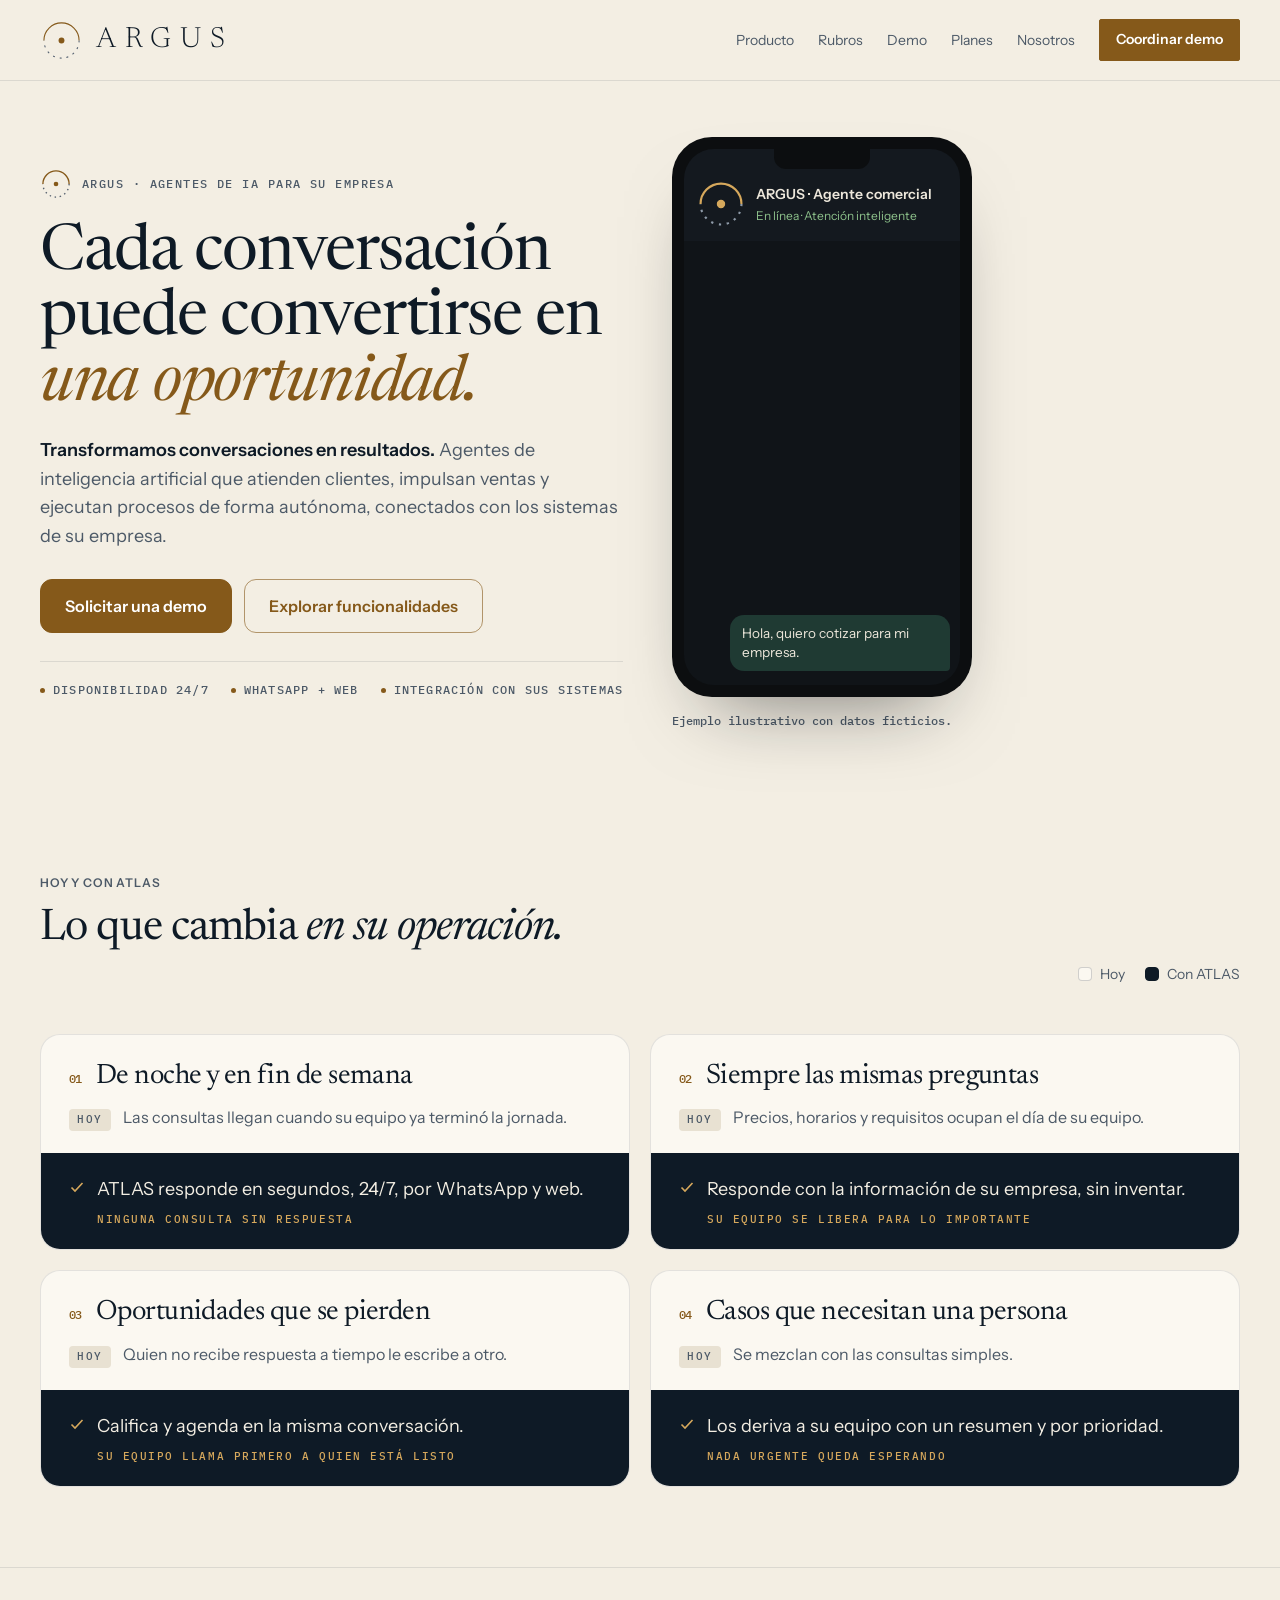
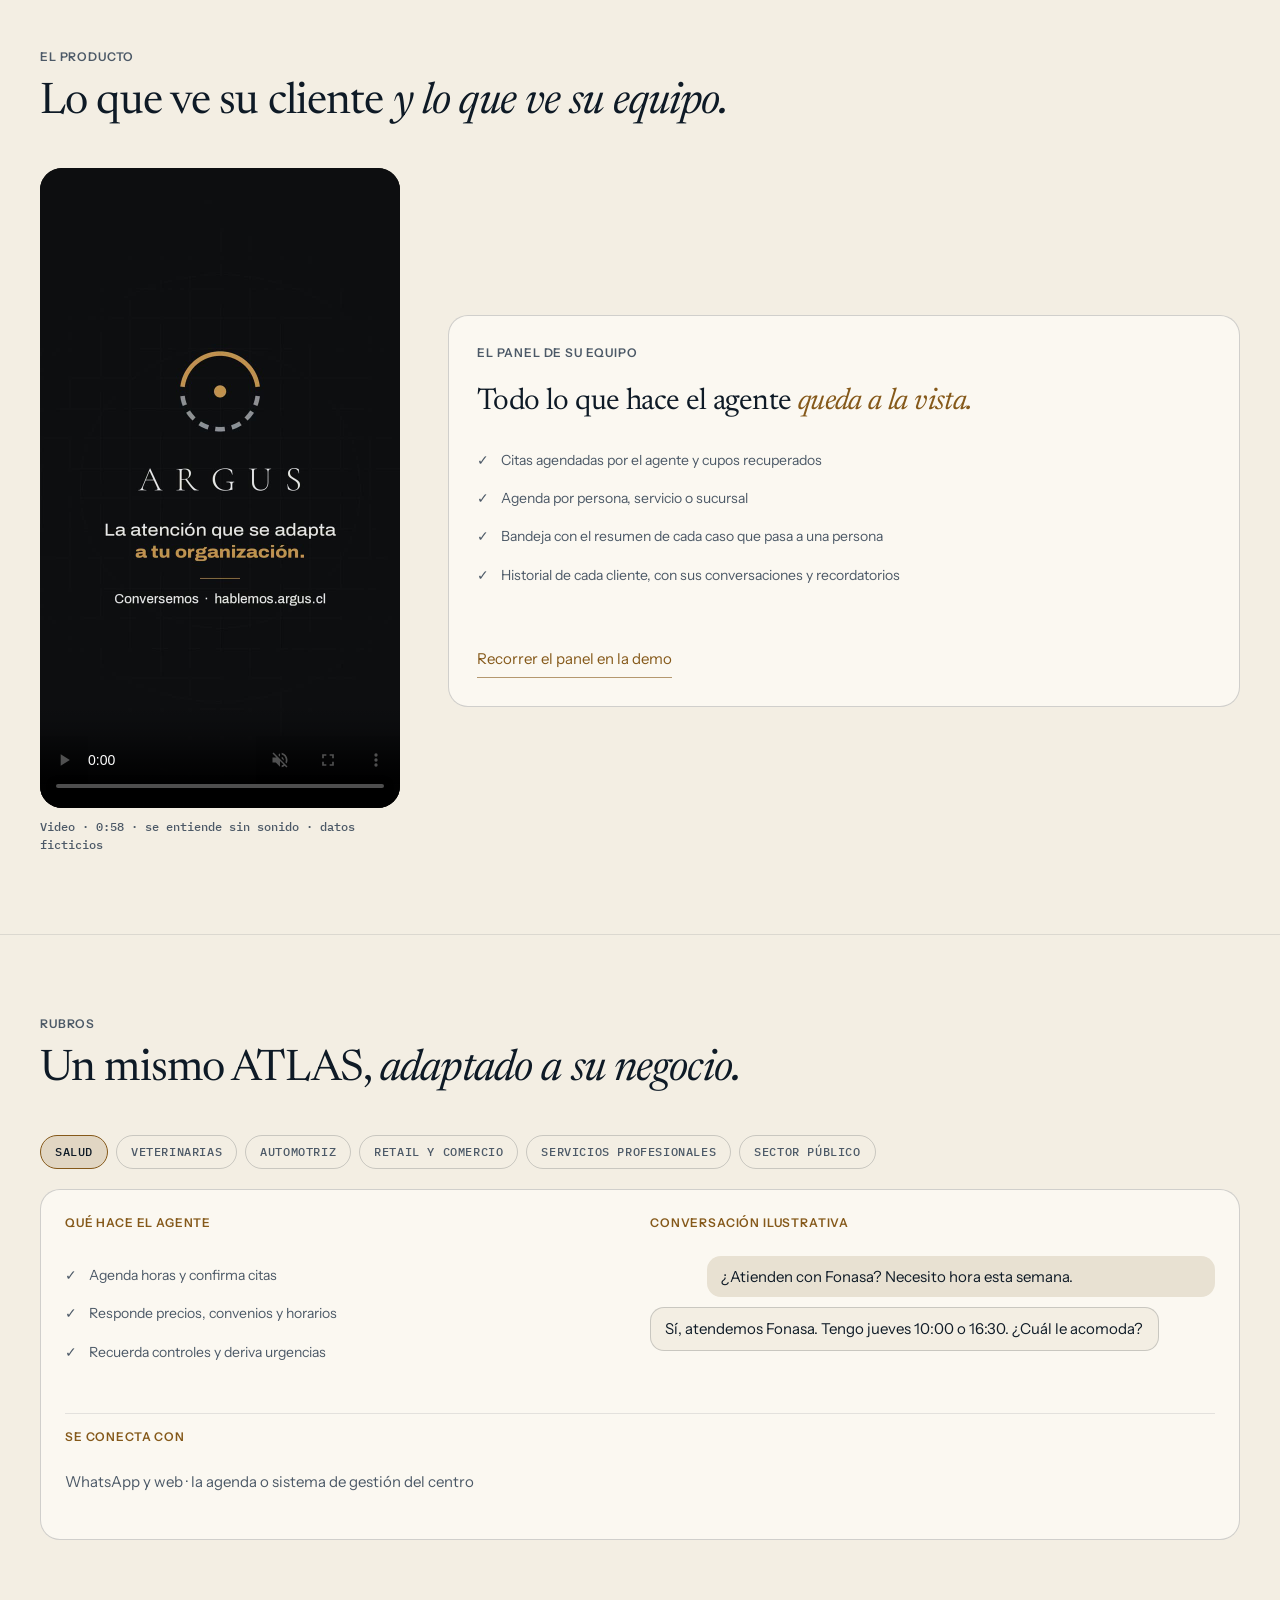
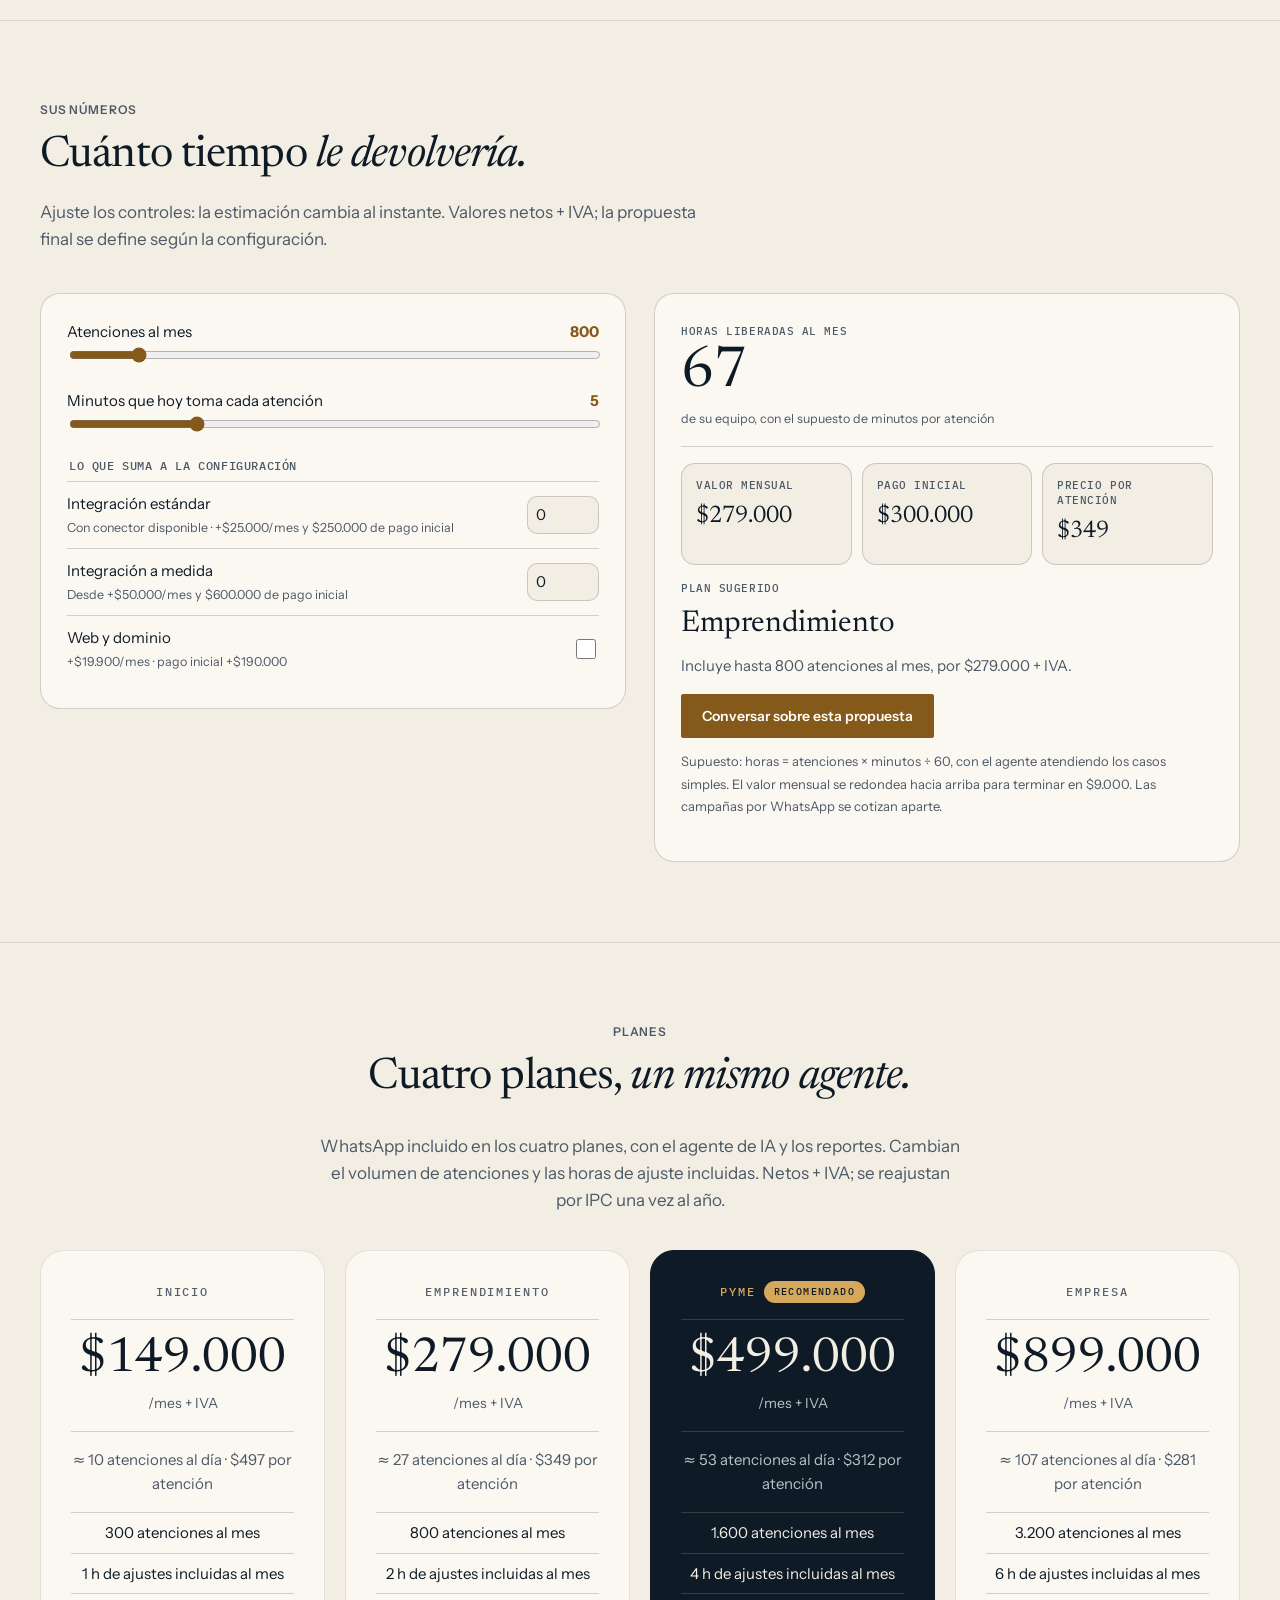
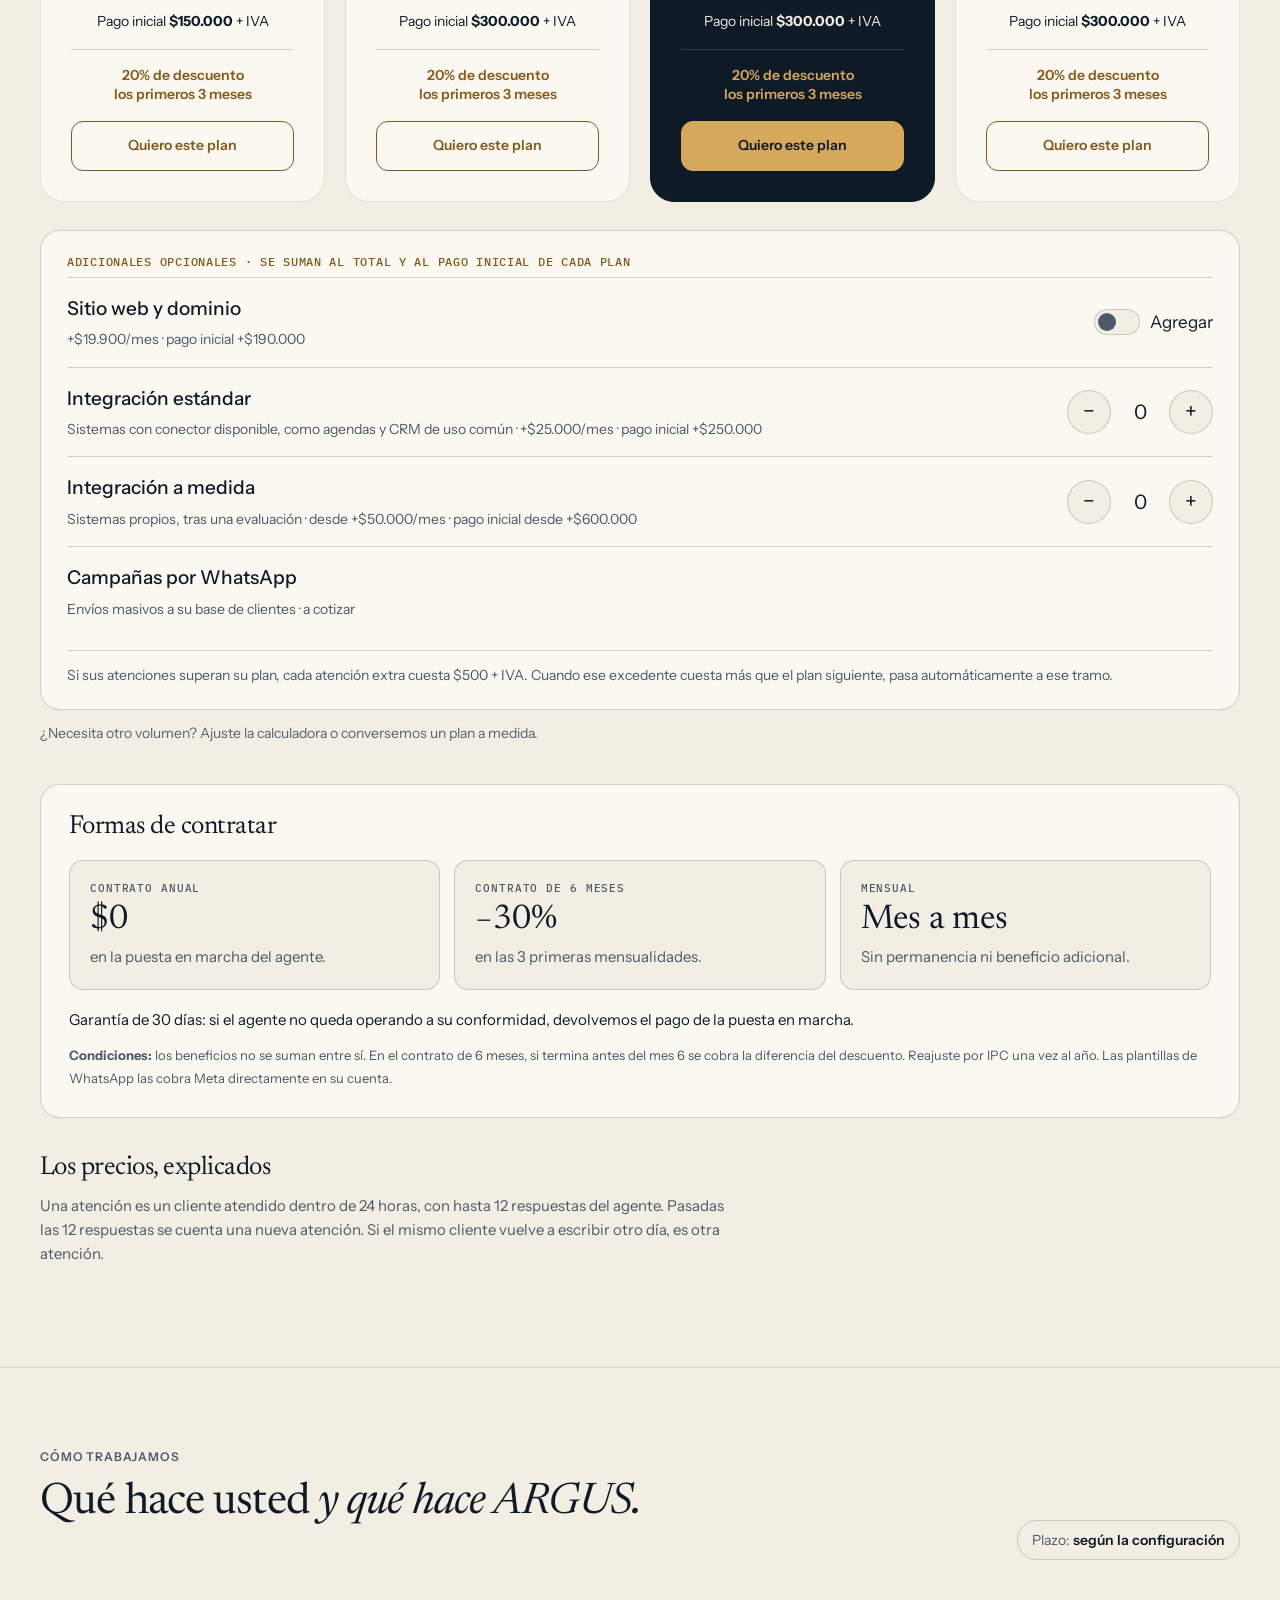
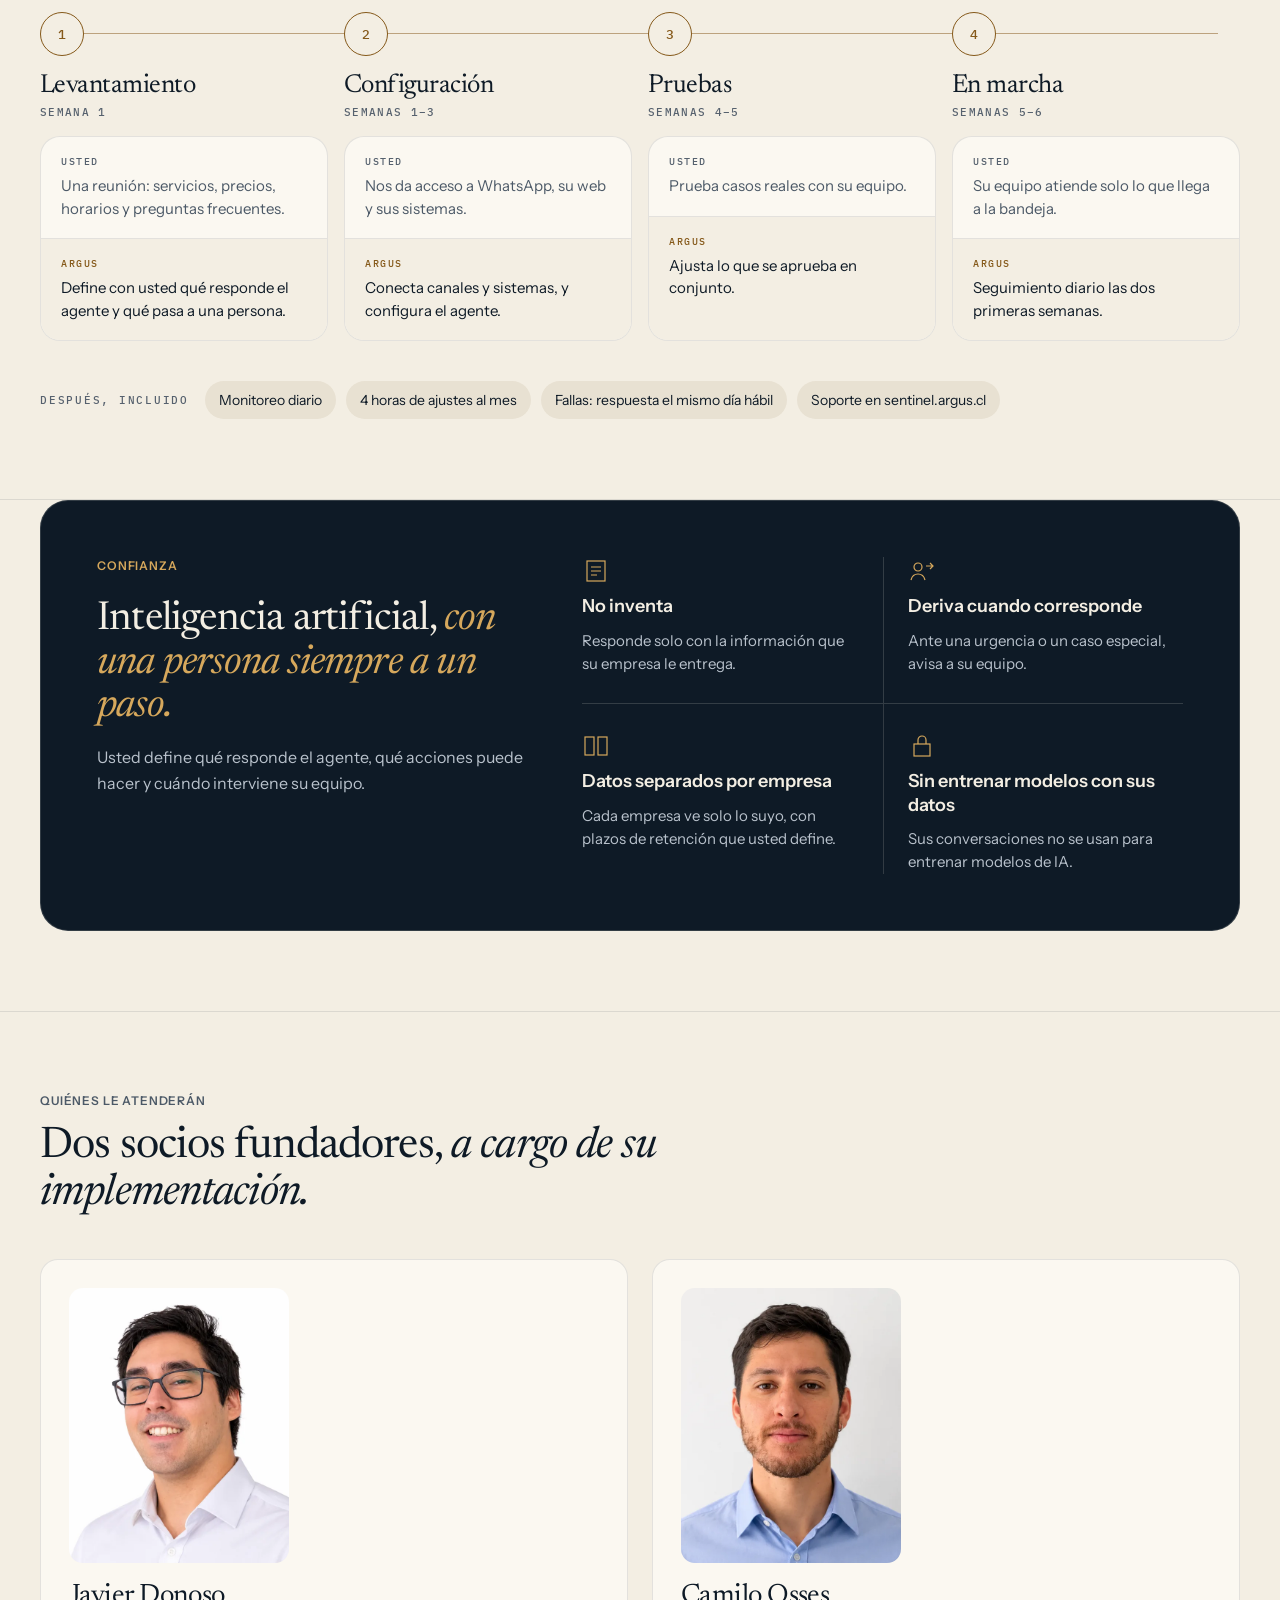
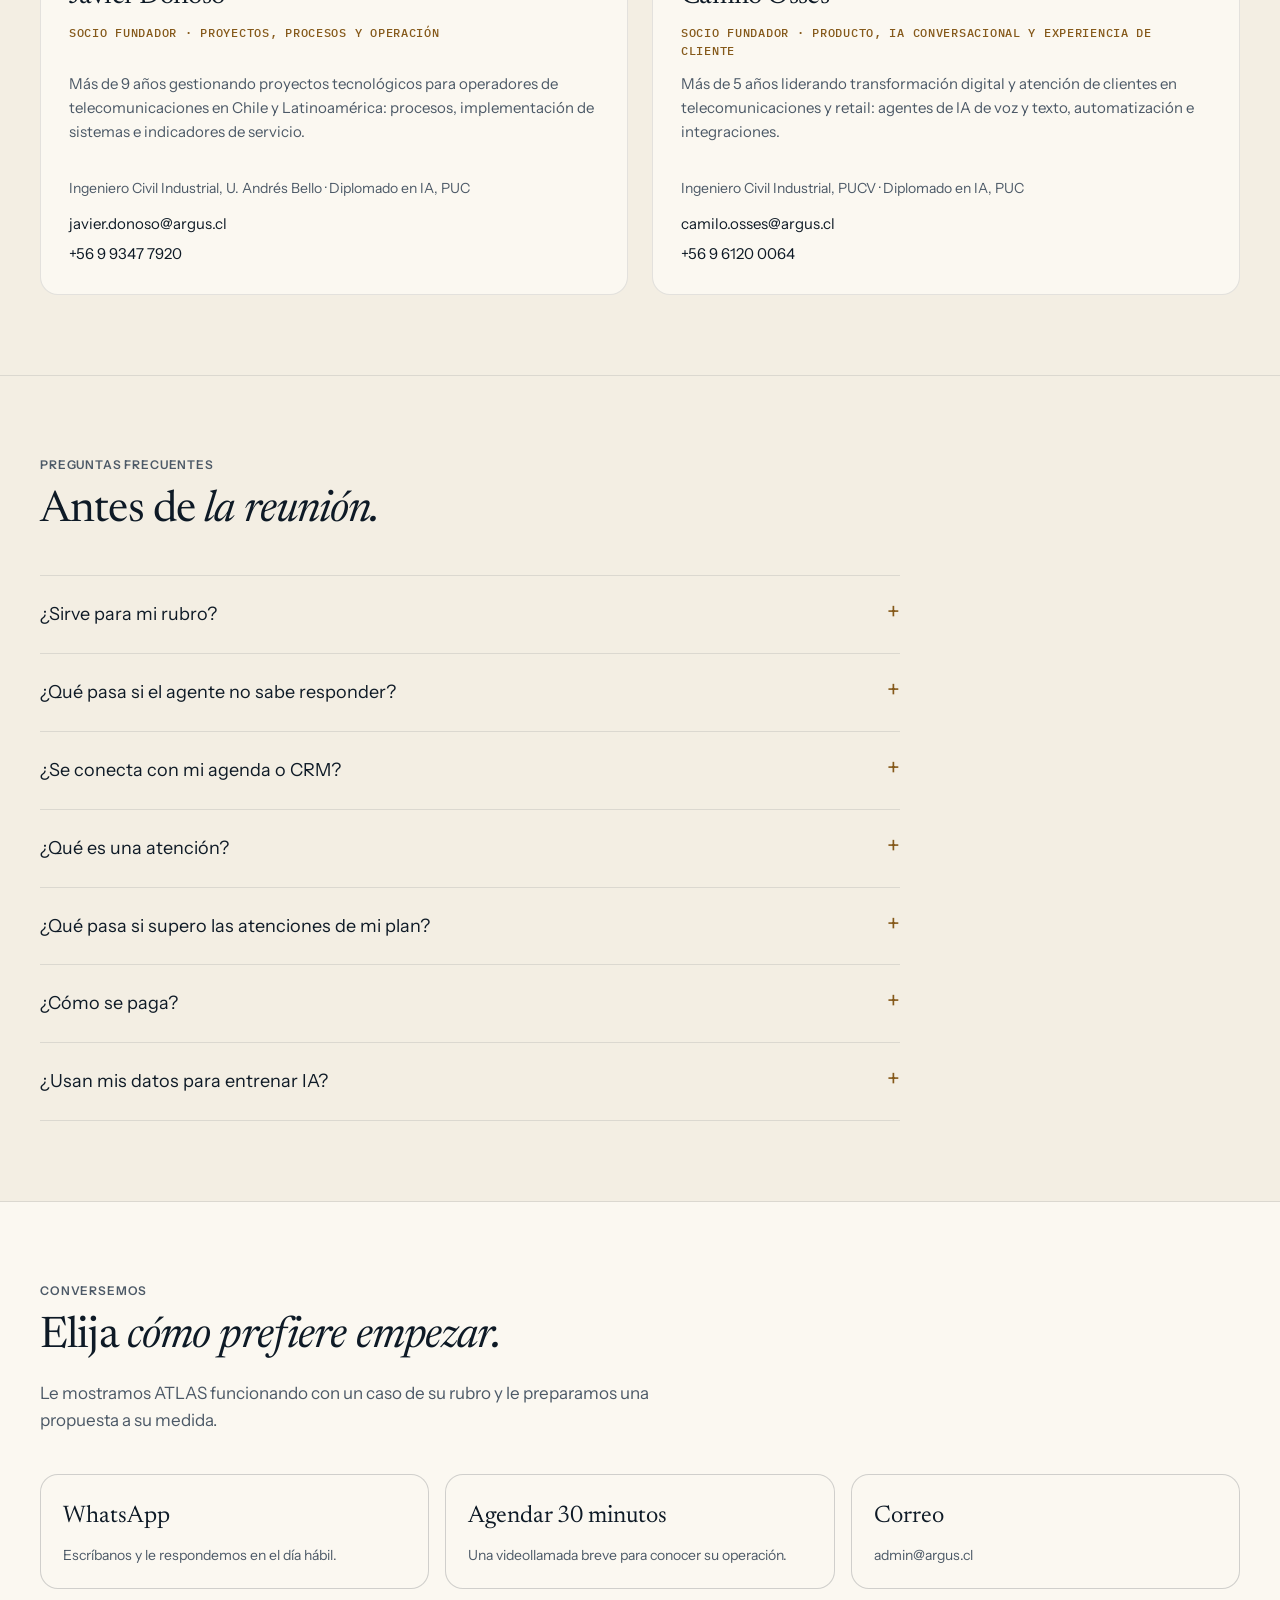
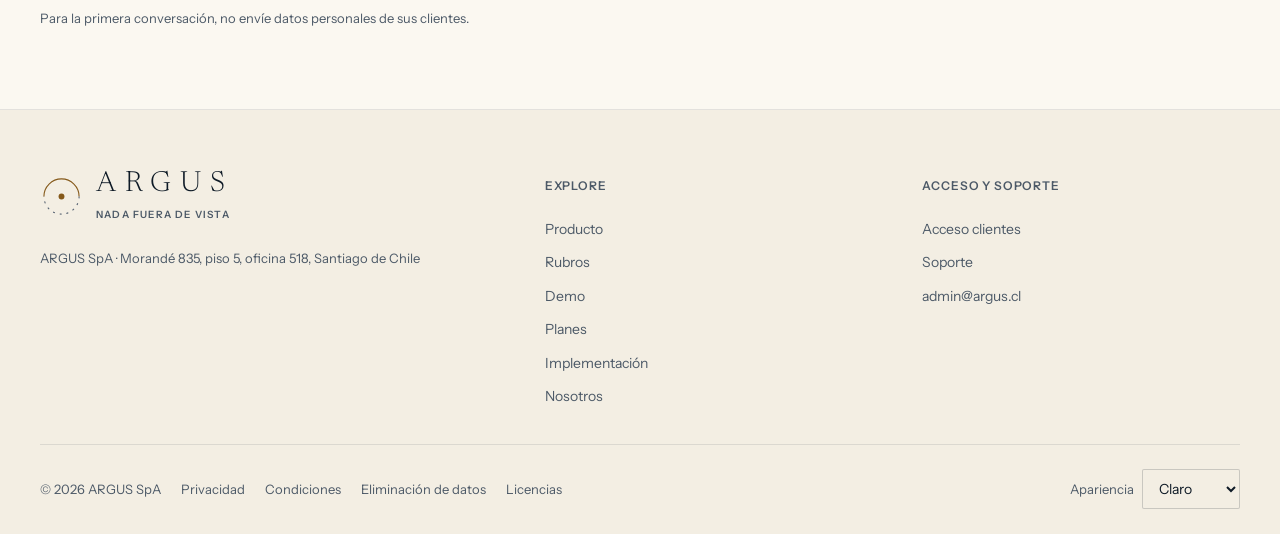
==== commit 249505a5: "feat(planes): bloque de formas de contratar y precio alineado - Bloque "Formas de contratar": contra" ====
--- a/index.html
+++ b/index.html
@@ -46,7 +46,7 @@
 <p class="ad-note">Si sus atenciones superan su plan, cada atención extra cuesta $500 + IVA. Cuando ese excedente cuesta más que el plan siguiente, pasa automáticamente a ese tramo.</p>
 </div>
 <p class="plans-from">¿Necesita otro volumen? <a href="#calculadora">Ajuste la calculadora</a> o <a href="https://hablemos.argus.cl" target="_blank" rel="noopener nofollow">conversemos un plan a medida</a>.</p>
-<div class="pl-extras"><h3>Además del plan mensual</h3><ul class="extras-list"><li><span>Implementación</span><b>Pago único en 3 cuotas: $150.000 + IVA en Inicio y $300.000 + IVA en los demás planes. Con contrato anual, sin costo.</b></li><li><span>Atención adicional</span><b>$500 + IVA por atención</b></li><li><span>Primeros 3 meses</span><b>20% de descuento en la mensualidad</b></li><li><span>Contrato de 6 meses</span><b>30% de descuento en las 3 primeras mensualidades</b></li><li><span>Garantía de 30 días</span><b>Si el agente no queda operando a su conformidad, devolvemos el pago de la implementación.</b></li></ul><p class="small">Si supera su plan, el agente sigue atendiendo y cada atención extra cuesta $500 + IVA. El cambio al plan siguiente se hace solo cuando le sale más barato que pagar el excedente. Los beneficios de contrato no se suman entre sí. Si un contrato de 6 meses termina antes del mes 6, se cobra la diferencia del descuento. Las plantillas de WhatsApp las cobra Meta directamente en su cuenta.</p></div>
+<div class="contract-block"><h3>Formas de contratar</h3><div class="contract-grid"><div class="contract-card"><span class="cc-label">Contrato anual</span><b>$0</b><p>en la puesta en marcha del agente.</p></div><div class="contract-card"><span class="cc-label">Contrato de 6 meses</span><b>−30%</b><p>en las 3 primeras mensualidades.</p></div><div class="contract-card"><span class="cc-label">Mensual</span><b>Mes a mes</b><p>Sin permanencia ni beneficio adicional.</p></div></div><p class="contract-note">Garantía de 30 días: si el agente no queda operando a su conformidad, devolvemos el pago de la puesta en marcha.</p><p class="small"><strong>Condiciones:</strong> los beneficios no se suman entre sí. En el contrato de 6 meses, si termina antes del mes 6 se cobra la diferencia del descuento. Reajuste por IPC una vez al año. Las plantillas de WhatsApp las cobra Meta directamente en su cuenta.</p></div><div class="pl-extras"><h3>Además del plan mensual</h3><ul class="extras-list"><li><span>Implementación</span><b>Pago único en 3 cuotas: $150.000 + IVA en Inicio y $300.000 + IVA en los demás planes. Con contrato anual, sin costo.</b></li><li><span>Atención adicional</span><b>$500 + IVA por atención</b></li><li><span>Primeros 3 meses</span><b>20% de descuento en la mensualidad</b></li></ul><p class="small">Si supera su plan, el agente sigue atendiendo y cada atención extra cuesta $500 + IVA. El cambio al plan siguiente se hace solo cuando le sale más barato que pagar el excedente.</p></div>
 <div class="pl-explain"><h3>Los precios, explicados</h3><p>Una atención es un cliente atendido dentro de 24 horas, con hasta 12 respuestas del agente. Pasadas las 12 respuestas se cuenta una nueva atención. Si el mismo cliente vuelve a escribir otro día, es otra atención.</p></div>
 </div></section>
 
--- a/assets/ajustes.css
+++ b/assets/ajustes.css
@@ -702,3 +702,35 @@
 .plan-card .pc-list li{justify-content:center}
 .plan-card .button{align-self:stretch;margin-inline:0;width:auto}
 
+/* Tarjetas de plan: 7 filas (con oferta), botón centrado y separadores */
+@media(min-width:901px){
+  @supports (grid-template-rows:subgrid){
+    .plan-card,.plan-card.on{grid-row:span 7;row-gap:0}
+  }
+}
+.plan-card{row-gap:0}
+.plan-card>:not(.button){margin:0;padding:16px 0;border-bottom:1px solid var(--ln2)}
+.plan-card>:first-child{padding-top:0}
+.plan-card>.pc-list{border-bottom:1px solid var(--ln2);padding:0;gap:0}
+.plan-card>.pc-list li{justify-content:center;padding:9px 0}
+.plan-card>.pc-list li+li{border-top:1px solid var(--ln2)}
+.plan-card>.pc-promo{border-bottom:0;color:var(--br)}
+.plan-card.rec>:not(.button){border-bottom-color:var(--band-ln)}
+.plan-card.rec>.pc-list li+li{border-top-color:var(--band-ln)}
+.plan-card .button{display:flex;width:100%;margin:0;justify-content:center;align-self:end;justify-self:stretch;text-align:center}
+/* Precio: "/mes + IVA" en una línea propia, igual en todos los planes */
+.plan-card .plan-price small{display:block;margin:8px 0 0;font-size:14px;color:var(--tx2)}
+.plan-card .plan-price b{white-space:nowrap}
+.plan-card>.pc-promo{text-wrap:balance;font-size:14px;line-height:1.4}
+/* Formas de contratar */
+.contract-block{margin-top:40px;padding:28px;border:1px solid var(--ln2);border-radius:20px;background:var(--s1);color:var(--tx)}
+.contract-block h3{font-family:var(--font-display);font-weight:400;font-size:26px;color:var(--tx);margin:0 0 18px}
+.contract-grid{display:grid;grid-template-columns:repeat(3,minmax(0,1fr));gap:14px}
+.contract-card{border:1px solid var(--ln2);border-radius:14px;background:var(--bg);padding:20px;display:flex;flex-direction:column;gap:6px}
+.contract-card .cc-label{font:500 11px/1.4 var(--font-mono);text-transform:uppercase;letter-spacing:.08em;color:var(--tx2)}
+.contract-card b{font-family:var(--font-display);font-weight:400;font-size:34px;line-height:1.1;color:var(--tx)}
+.contract-card p{margin:0;font-size:15px;color:var(--tx2)}
+.contract-note{margin:18px 0 0;font-size:15px;color:var(--tx)}
+.contract-block .small{margin:12px 0 0;color:var(--tx2)}
+@media(max-width:700px){.contract-grid{grid-template-columns:1fr}}
+
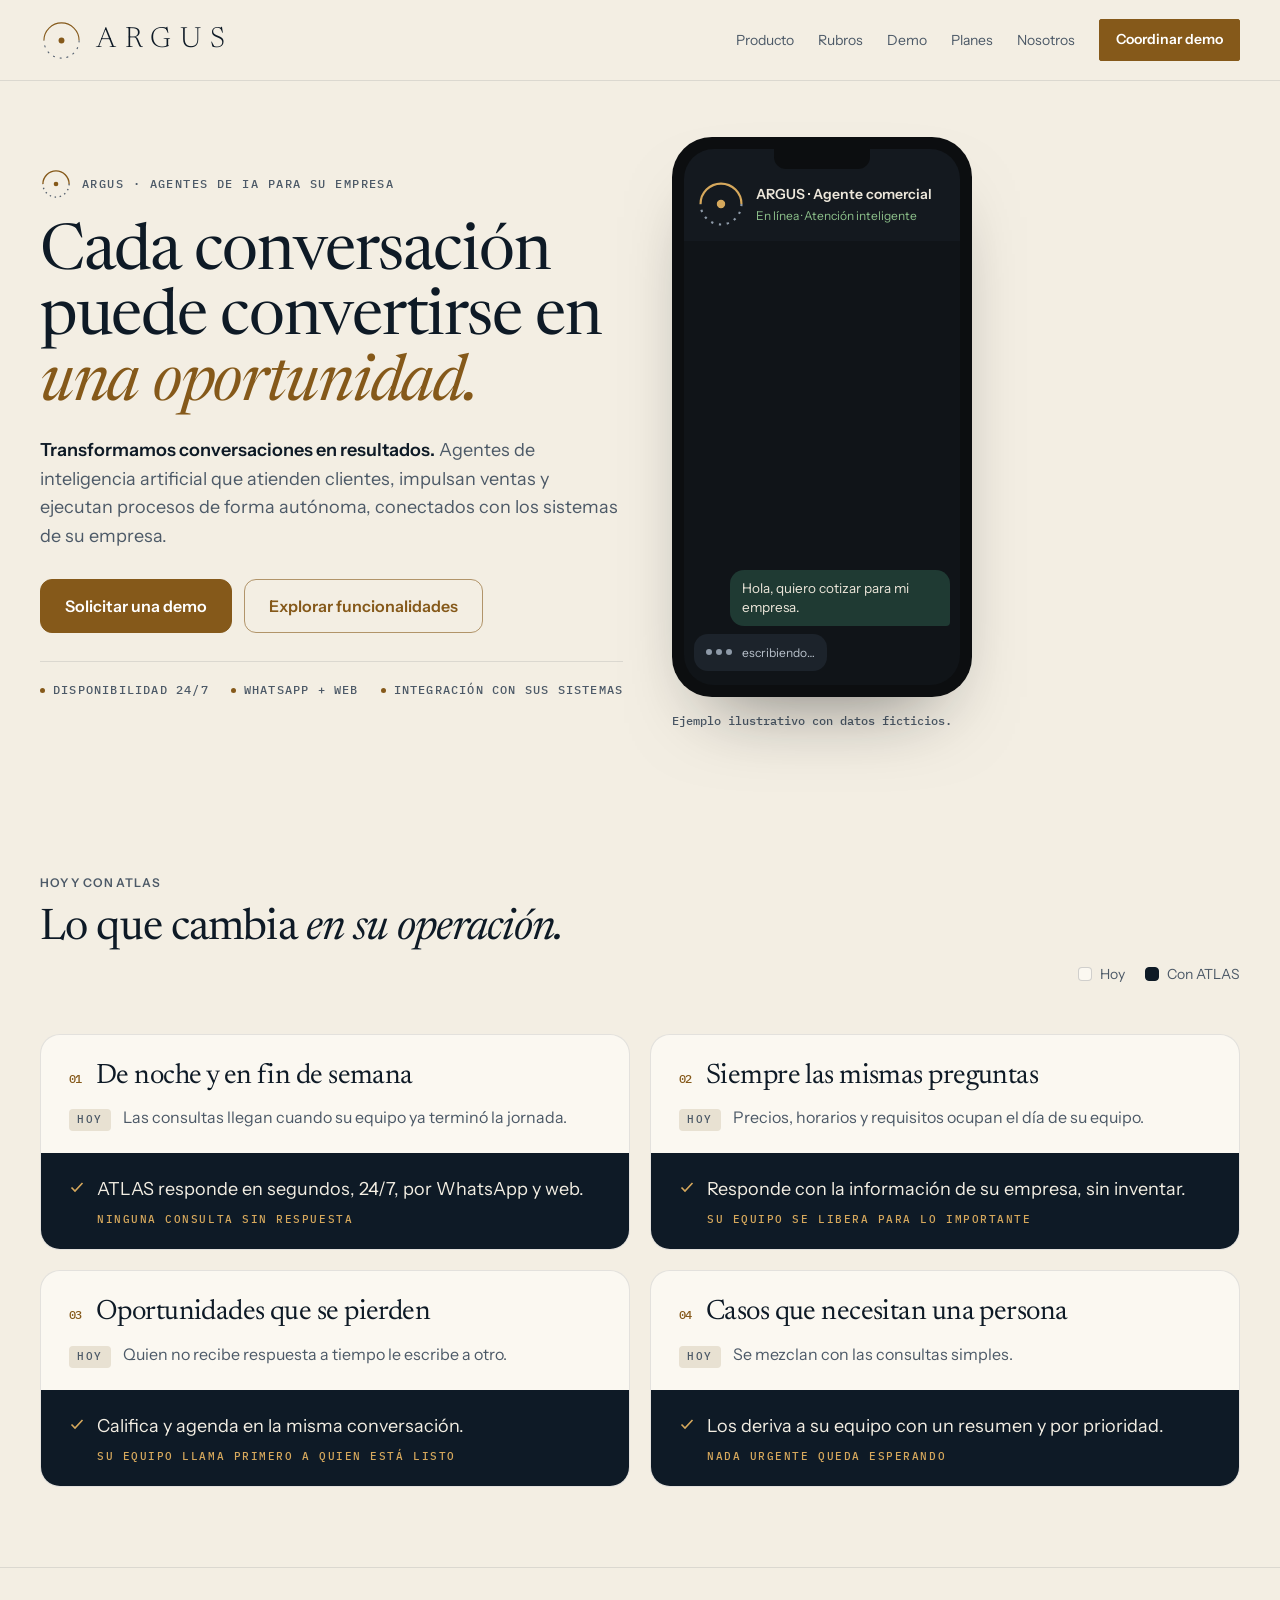
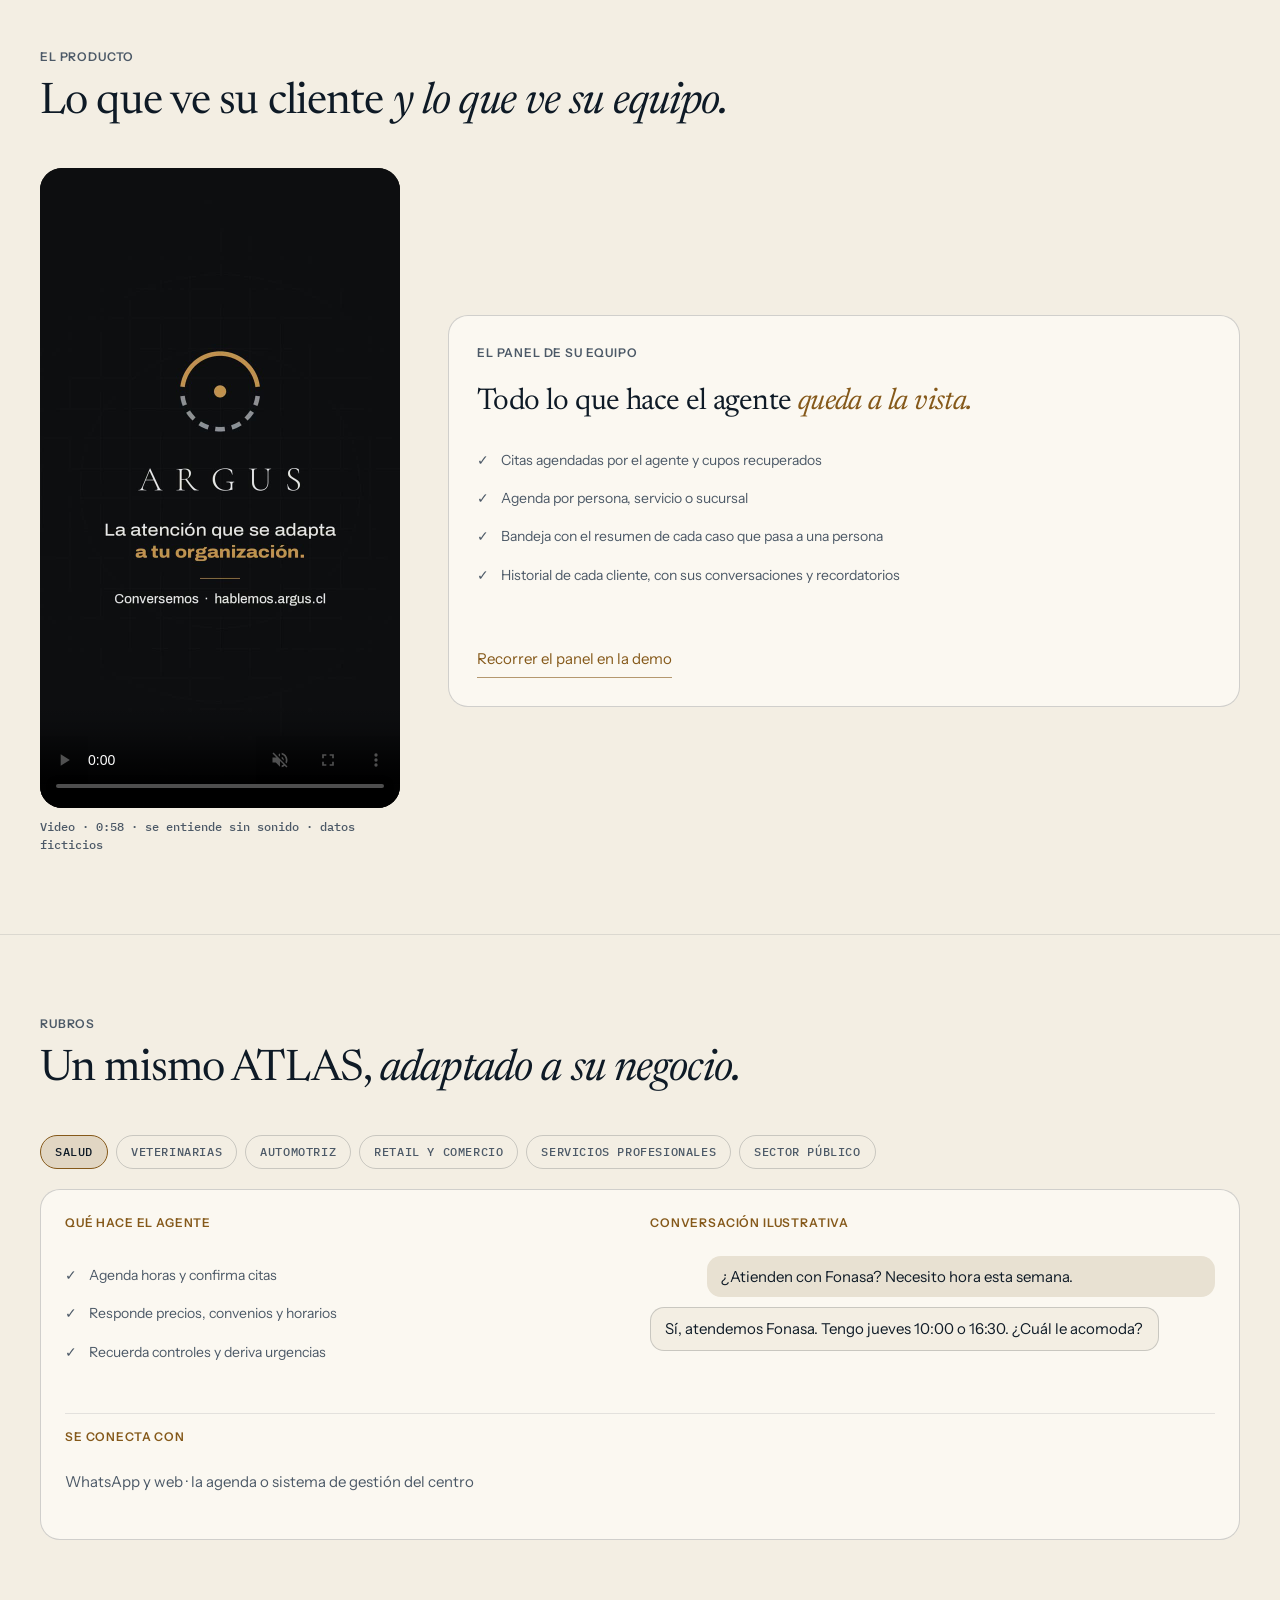
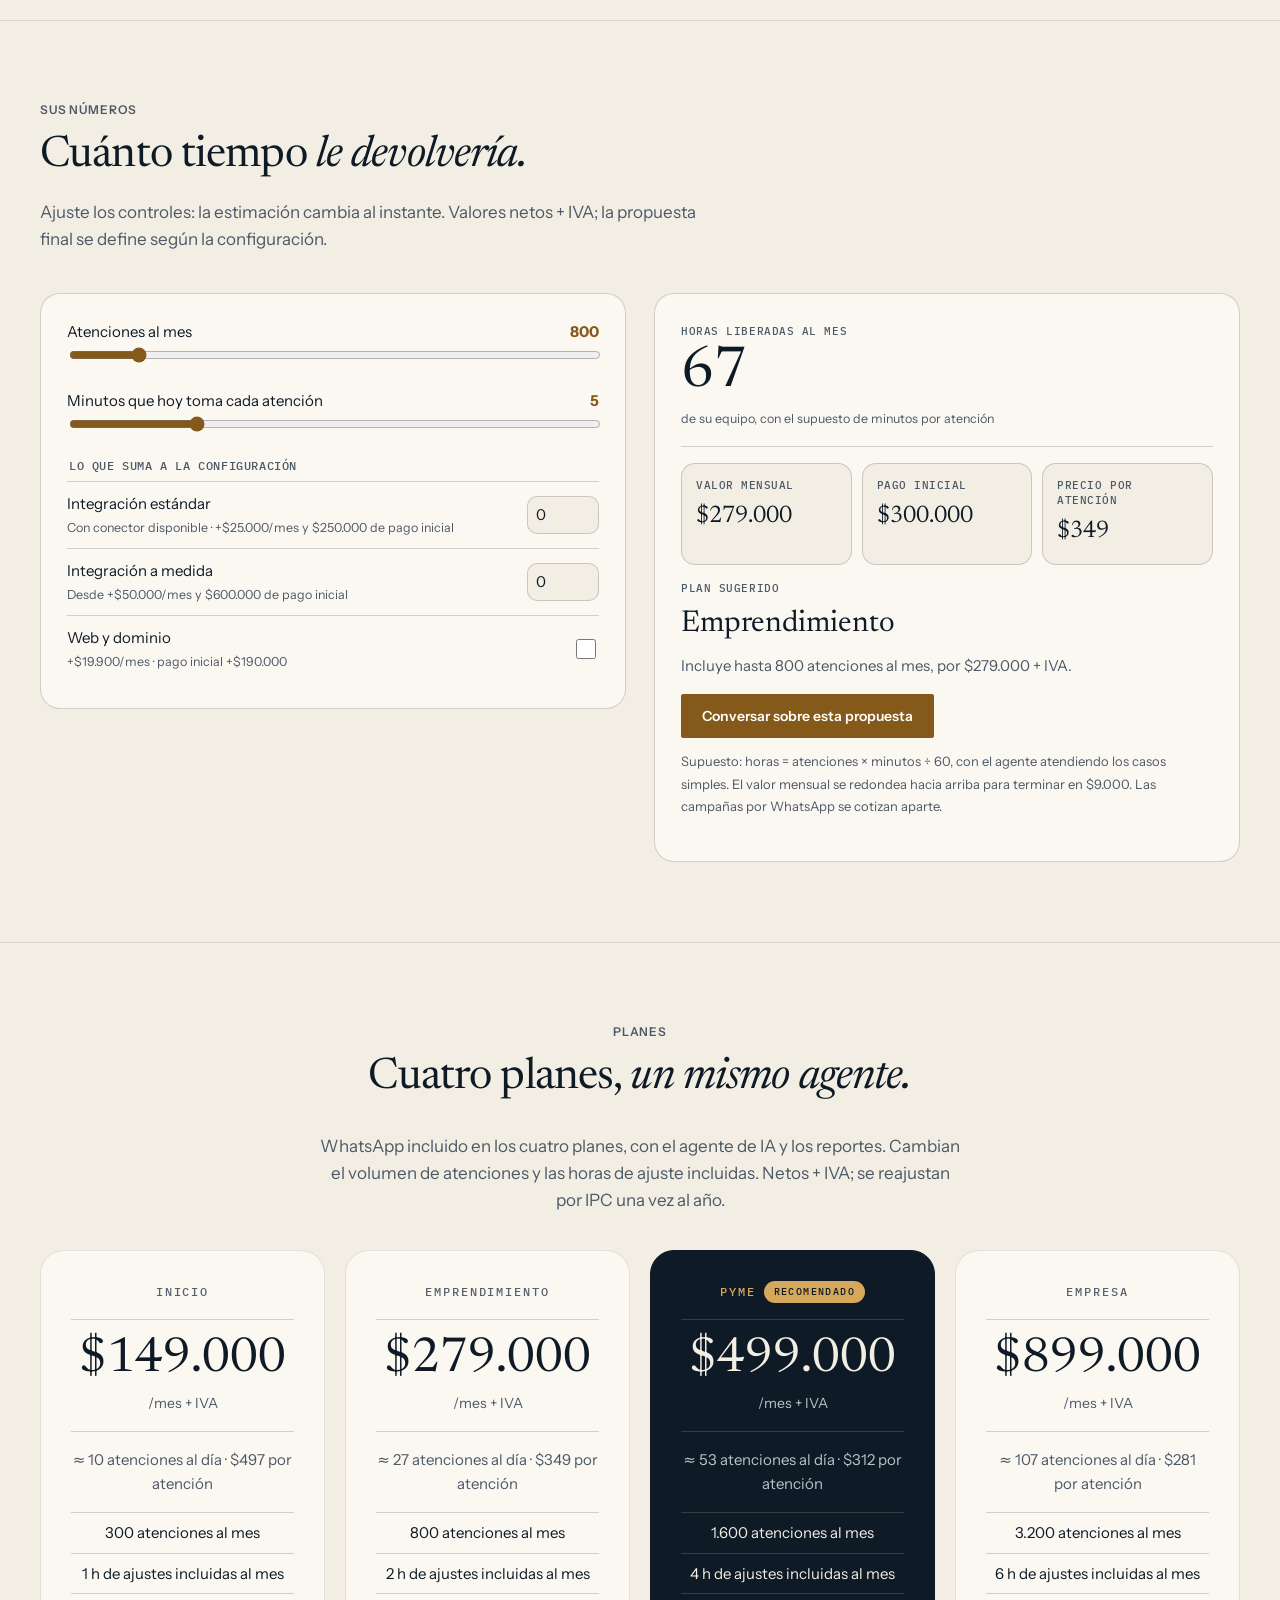
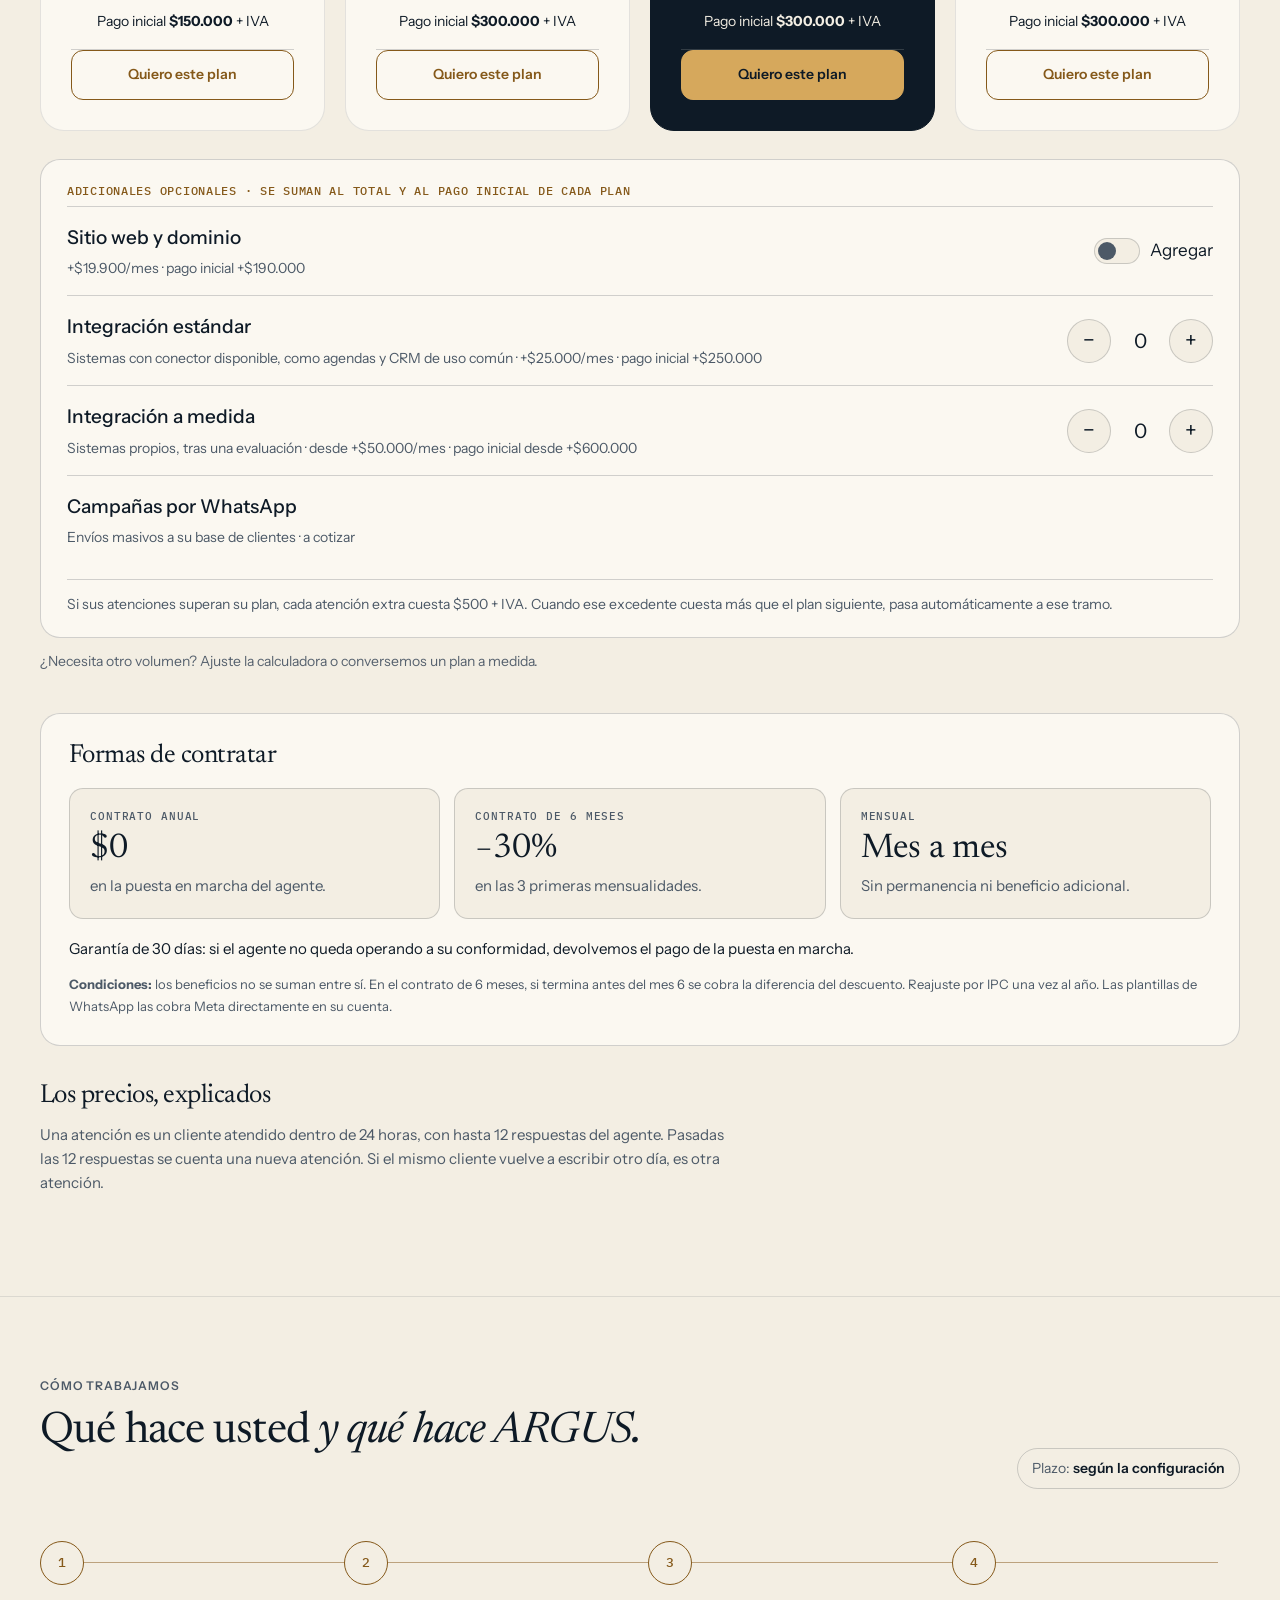
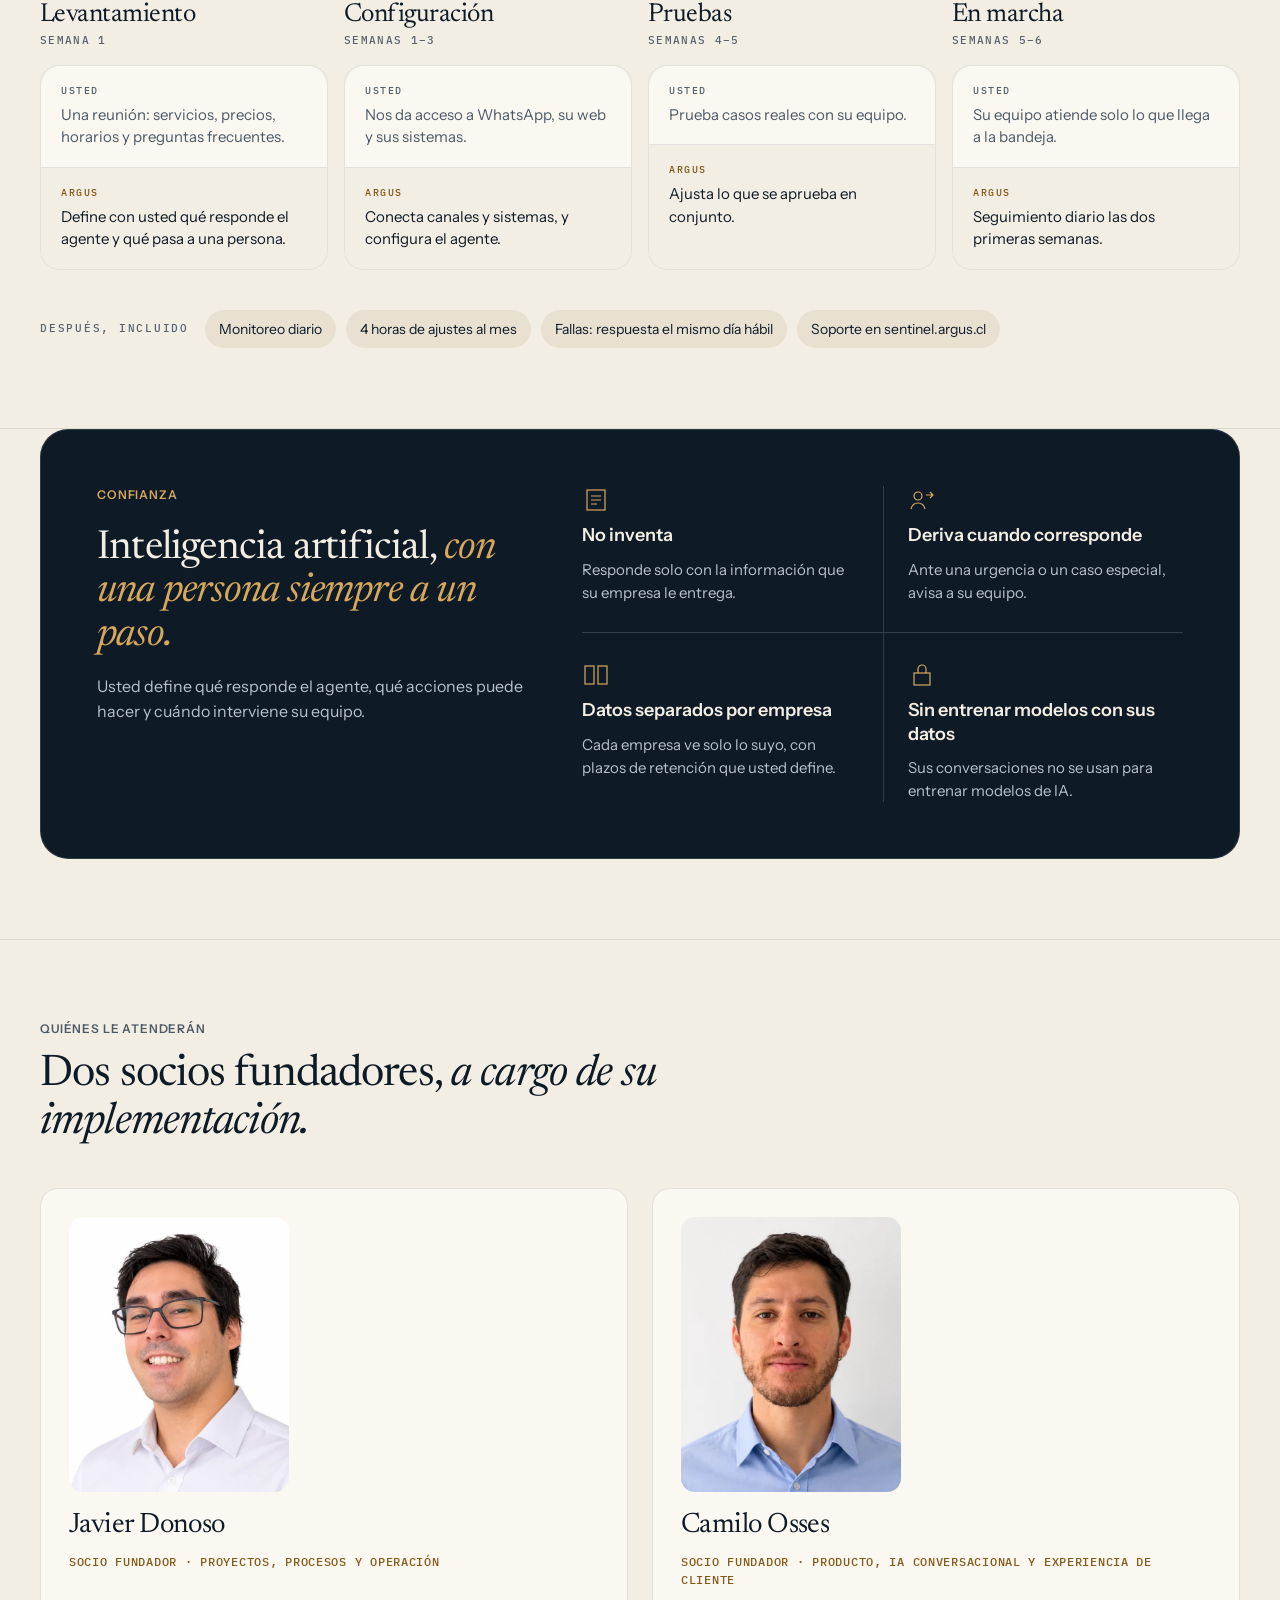
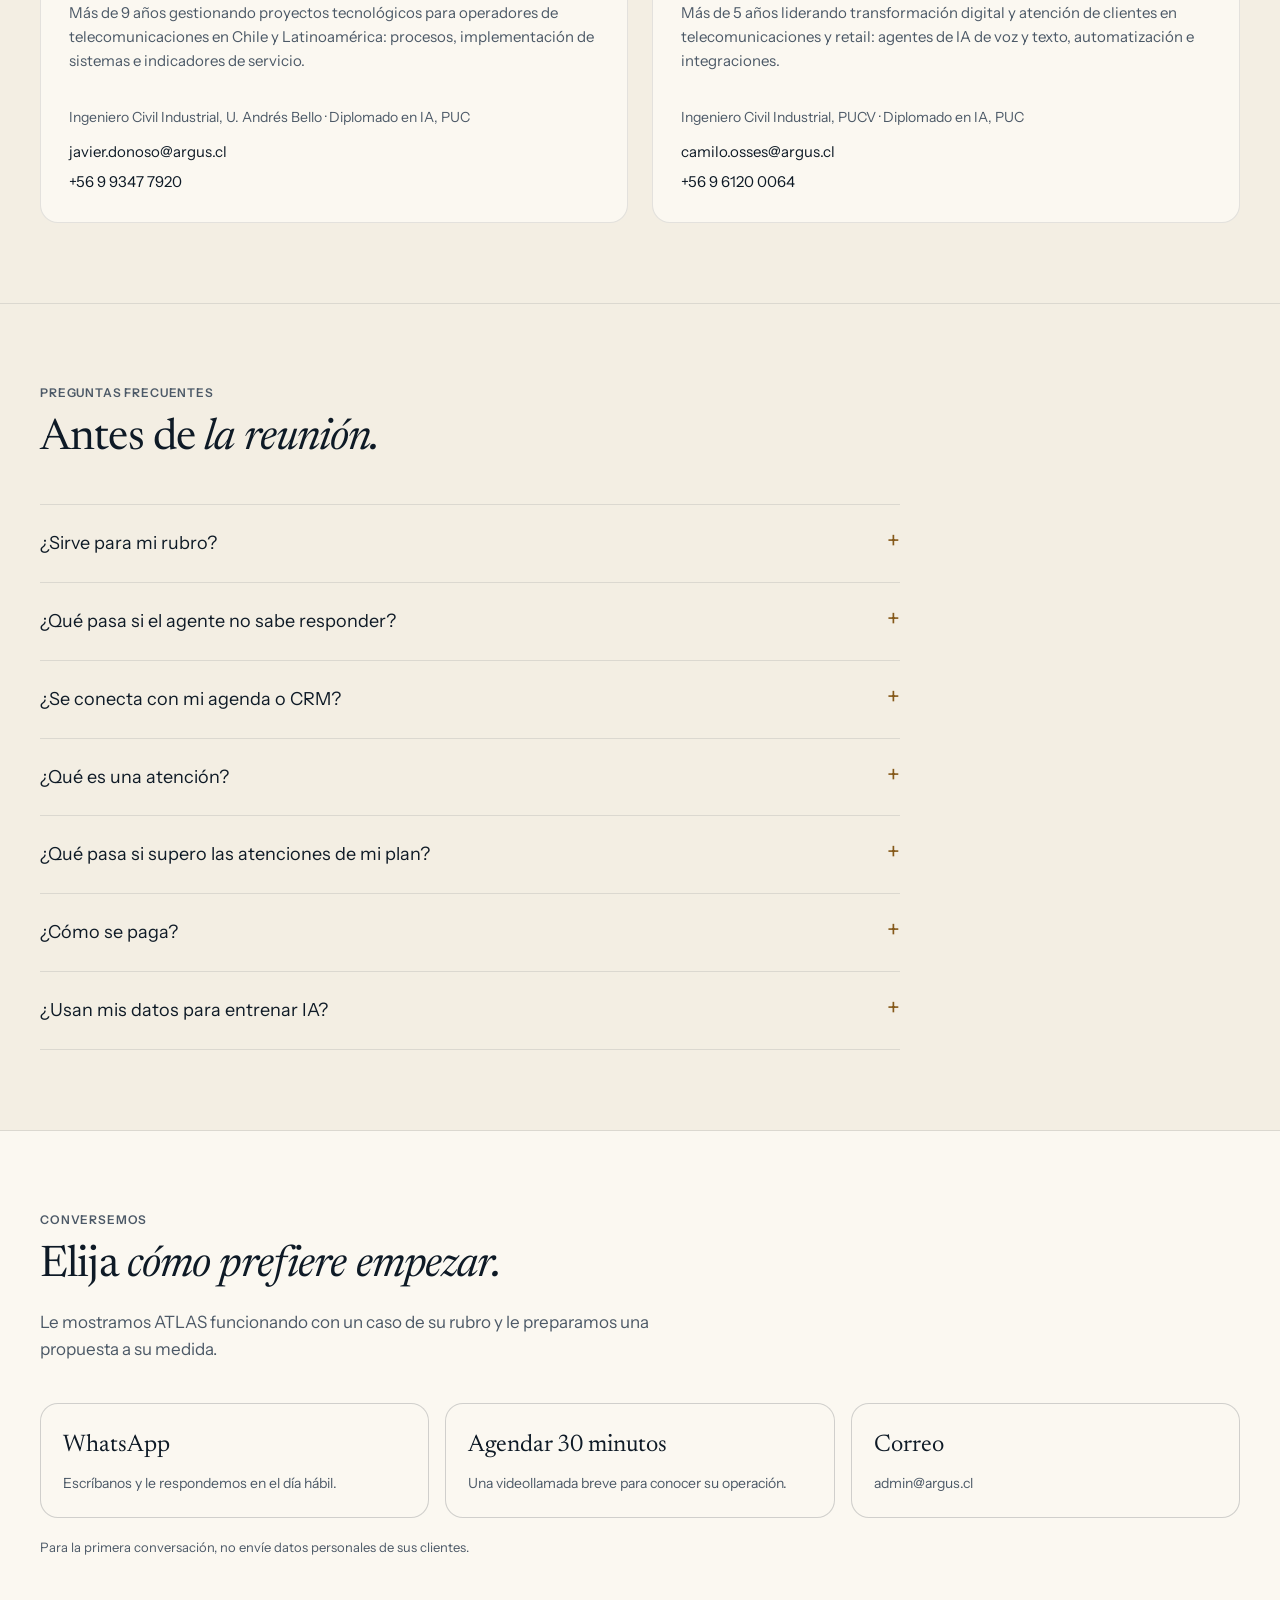
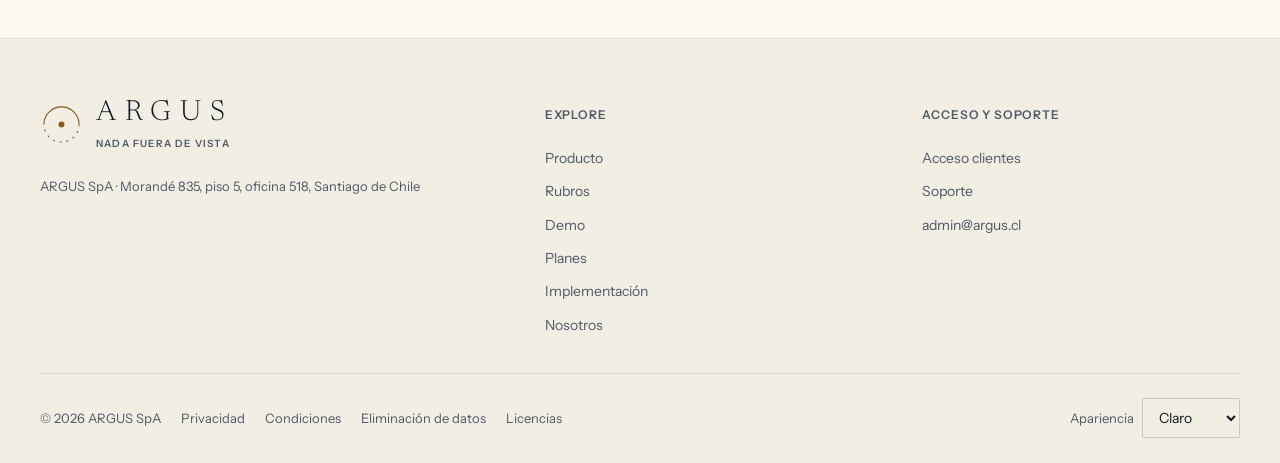
==== commit 18cafa7f: "style(planes): sección de planes con los tokens y tipografías del sitio; sin 20% ni beneficio en men" ====
--- a/index.html
+++ b/index.html
@@ -36,7 +36,7 @@
 <section class="section" id="planes"><div class="container"><div class="pl-head"><div class="section-heading stacked"><span class="eyebrow">Planes</span><h2>Cuatro planes, <em>un mismo agente.</em></h2><p>WhatsApp incluido en los cuatro planes, con el agente de IA y los reportes. Cambian el volumen de atenciones y las horas de ajuste incluidas. Netos + IVA; se reajustan por IPC una vez al año.</p></div></div>
 <div class="plan-seg" role="tablist" aria-label="Elija un plan"><button type="button" role="tab" aria-selected="false" data-p="0">Inicio</button><button type="button" role="tab" aria-selected="false" data-p="1">Emprendimiento</button><button type="button" role="tab" aria-selected="true" data-p="2">Pyme</button><button type="button" role="tab" aria-selected="false" data-p="3">Empresa</button></div>
 <div class="plan-cards">
-<article class="plan-card" data-p="0"><div class="pc-top"><span class="eyebrow">Inicio</span></div><p class="plan-price"><b data-m="0">$149.000</b><small>/mes + IVA</small></p><p class="plan-for">≈ 10 atenciones al día · $497 por atención</p><ul class="pc-list"><li>300 atenciones al mes</li><li>1 h de ajustes incluidas al mes</li></ul><p class="pc-ini">Pago inicial <b data-i="0">$150.000</b> + IVA</p><p class="pc-promo">20% de descuento los primeros 3 meses</p><a class="button secondary" href="https://hablemos.argus.cl?texto=Hola%2C%20quiero%20conversar%20sobre%20el%20plan%20Inicio" target="_blank" rel="noopener nofollow" data-contact="whatsapp" data-placement="planes" data-evt="cta_plan_inicio">Quiero este plan</a></article><article class="plan-card" data-p="1"><div class="pc-top"><span class="eyebrow">Emprendimiento</span></div><p class="plan-price"><b data-m="1">$279.000</b><small>/mes + IVA</small></p><p class="plan-for">≈ 27 atenciones al día · $349 por atención</p><ul class="pc-list"><li>800 atenciones al mes</li><li>2 h de ajustes incluidas al mes</li></ul><p class="pc-ini">Pago inicial <b data-i="1">$300.000</b> + IVA</p><p class="pc-promo">20% de descuento los primeros 3 meses</p><a class="button secondary" href="https://hablemos.argus.cl?texto=Hola%2C%20quiero%20conversar%20sobre%20el%20plan%20Emprendimiento" target="_blank" rel="noopener nofollow" data-contact="whatsapp" data-placement="planes" data-evt="cta_plan_emprendimiento">Quiero este plan</a></article><article class="plan-card rec on" data-p="2"><div class="pc-top"><span class="eyebrow">Pyme</span><span class="badge">Recomendado</span></div><p class="plan-price"><b data-m="2">$499.000</b><small>/mes + IVA</small></p><p class="plan-for">≈ 53 atenciones al día · $312 por atención</p><ul class="pc-list"><li>1.600 atenciones al mes</li><li>4 h de ajustes incluidas al mes</li></ul><p class="pc-ini">Pago inicial <b data-i="2">$300.000</b> + IVA</p><p class="pc-promo">20% de descuento los primeros 3 meses</p><a class="button" href="https://hablemos.argus.cl?texto=Hola%2C%20quiero%20conversar%20sobre%20el%20plan%20Pyme" target="_blank" rel="noopener nofollow" data-contact="whatsapp" data-placement="planes" data-evt="cta_plan_pyme">Quiero este plan</a></article><article class="plan-card" data-p="3"><div class="pc-top"><span class="eyebrow">Empresa</span></div><p class="plan-price"><b data-m="3">$899.000</b><small>/mes + IVA</small></p><p class="plan-for">≈ 107 atenciones al día · $281 por atención</p><ul class="pc-list"><li>3.200 atenciones al mes</li><li>6 h de ajustes incluidas al mes</li></ul><p class="pc-ini">Pago inicial <b data-i="3">$300.000</b> + IVA</p><p class="pc-promo">20% de descuento los primeros 3 meses</p><a class="button secondary" href="https://hablemos.argus.cl?texto=Hola%2C%20quiero%20conversar%20sobre%20el%20plan%20Empresa" target="_blank" rel="noopener nofollow" data-contact="whatsapp" data-placement="planes" data-evt="cta_plan_empresa">Quiero este plan</a></article>
+<article class="plan-card" data-p="0"><div class="pc-top"><span class="eyebrow">Inicio</span></div><p class="plan-price"><b data-m="0">$149.000</b><small>/mes + IVA</small></p><p class="plan-for">≈ 10 atenciones al día · $497 por atención</p><ul class="pc-list"><li>300 atenciones al mes</li><li>1 h de ajustes incluidas al mes</li></ul><p class="pc-ini">Pago inicial <b data-i="0">$150.000</b> + IVA</p><a class="button secondary" href="https://hablemos.argus.cl?texto=Hola%2C%20quiero%20conversar%20sobre%20el%20plan%20Inicio" target="_blank" rel="noopener nofollow" data-contact="whatsapp" data-placement="planes" data-evt="cta_plan_inicio">Quiero este plan</a></article><article class="plan-card" data-p="1"><div class="pc-top"><span class="eyebrow">Emprendimiento</span></div><p class="plan-price"><b data-m="1">$279.000</b><small>/mes + IVA</small></p><p class="plan-for">≈ 27 atenciones al día · $349 por atención</p><ul class="pc-list"><li>800 atenciones al mes</li><li>2 h de ajustes incluidas al mes</li></ul><p class="pc-ini">Pago inicial <b data-i="1">$300.000</b> + IVA</p><a class="button secondary" href="https://hablemos.argus.cl?texto=Hola%2C%20quiero%20conversar%20sobre%20el%20plan%20Emprendimiento" target="_blank" rel="noopener nofollow" data-contact="whatsapp" data-placement="planes" data-evt="cta_plan_emprendimiento">Quiero este plan</a></article><article class="plan-card rec on" data-p="2"><div class="pc-top"><span class="eyebrow">Pyme</span><span class="badge">Recomendado</span></div><p class="plan-price"><b data-m="2">$499.000</b><small>/mes + IVA</small></p><p class="plan-for">≈ 53 atenciones al día · $312 por atención</p><ul class="pc-list"><li>1.600 atenciones al mes</li><li>4 h de ajustes incluidas al mes</li></ul><p class="pc-ini">Pago inicial <b data-i="2">$300.000</b> + IVA</p><a class="button" href="https://hablemos.argus.cl?texto=Hola%2C%20quiero%20conversar%20sobre%20el%20plan%20Pyme" target="_blank" rel="noopener nofollow" data-contact="whatsapp" data-placement="planes" data-evt="cta_plan_pyme">Quiero este plan</a></article><article class="plan-card" data-p="3"><div class="pc-top"><span class="eyebrow">Empresa</span></div><p class="plan-price"><b data-m="3">$899.000</b><small>/mes + IVA</small></p><p class="plan-for">≈ 107 atenciones al día · $281 por atención</p><ul class="pc-list"><li>3.200 atenciones al mes</li><li>6 h de ajustes incluidas al mes</li></ul><p class="pc-ini">Pago inicial <b data-i="3">$300.000</b> + IVA</p><a class="button secondary" href="https://hablemos.argus.cl?texto=Hola%2C%20quiero%20conversar%20sobre%20el%20plan%20Empresa" target="_blank" rel="noopener nofollow" data-contact="whatsapp" data-placement="planes" data-evt="cta_plan_empresa">Quiero este plan</a></article>
 </div>
 <div class="ad-panel" id="ad" aria-label="Adicionales opcionales"><div class="ad-h">Adicionales opcionales · se suman al total y al pago inicial de cada plan</div>
 <div class="ad-row"><div><b>Sitio web y dominio</b><small>+$19.900/mes · pago inicial +$190.000</small></div><label class="ad-check"><input type="checkbox" id="ad-web"><span>Agregar</span></label></div>
@@ -46,7 +46,7 @@
 <p class="ad-note">Si sus atenciones superan su plan, cada atención extra cuesta $500 + IVA. Cuando ese excedente cuesta más que el plan siguiente, pasa automáticamente a ese tramo.</p>
 </div>
 <p class="plans-from">¿Necesita otro volumen? <a href="#calculadora">Ajuste la calculadora</a> o <a href="https://hablemos.argus.cl" target="_blank" rel="noopener nofollow">conversemos un plan a medida</a>.</p>
-<div class="contract-block"><h3>Formas de contratar</h3><div class="contract-grid"><div class="contract-card"><span class="cc-label">Contrato anual</span><b>$0</b><p>en la puesta en marcha del agente.</p></div><div class="contract-card"><span class="cc-label">Contrato de 6 meses</span><b>−30%</b><p>en las 3 primeras mensualidades.</p></div><div class="contract-card"><span class="cc-label">Mensual</span><b>Mes a mes</b><p>Sin permanencia ni beneficio adicional.</p></div></div><p class="contract-note">Garantía de 30 días: si el agente no queda operando a su conformidad, devolvemos el pago de la puesta en marcha.</p><p class="small"><strong>Condiciones:</strong> los beneficios no se suman entre sí. En el contrato de 6 meses, si termina antes del mes 6 se cobra la diferencia del descuento. Reajuste por IPC una vez al año. Las plantillas de WhatsApp las cobra Meta directamente en su cuenta.</p></div><div class="pl-extras"><h3>Además del plan mensual</h3><ul class="extras-list"><li><span>Implementación</span><b>Pago único en 3 cuotas: $150.000 + IVA en Inicio y $300.000 + IVA en los demás planes. Con contrato anual, sin costo.</b></li><li><span>Atención adicional</span><b>$500 + IVA por atención</b></li><li><span>Primeros 3 meses</span><b>20% de descuento en la mensualidad</b></li></ul><p class="small">Si supera su plan, el agente sigue atendiendo y cada atención extra cuesta $500 + IVA. El cambio al plan siguiente se hace solo cuando le sale más barato que pagar el excedente.</p></div>
+<div class="contract-block"><h3>Formas de contratar</h3><div class="contract-grid"><div class="contract-card"><span class="cc-label">Contrato anual</span><b>$0</b><p>en la puesta en marcha del agente.</p></div><div class="contract-card"><span class="cc-label">Contrato de 6 meses</span><b>−30%</b><p>en las 3 primeras mensualidades.</p></div><div class="contract-card"><span class="cc-label">Mensual</span><b>Mes a mes</b><p>Sin permanencia ni beneficio adicional.</p></div></div><p class="contract-note">Garantía de 30 días: si el agente no queda operando a su conformidad, devolvemos el pago de la puesta en marcha.</p><p class="small"><strong>Condiciones:</strong> los beneficios no se suman entre sí. En el contrato de 6 meses, si termina antes del mes 6 se cobra la diferencia del descuento. Reajuste por IPC una vez al año. Las plantillas de WhatsApp las cobra Meta directamente en su cuenta.</p></div><div class="pl-extras"><h3>Además del plan mensual</h3><ul class="extras-list"><li><span>Implementación</span><b>Pago único en 3 cuotas: $150.000 + IVA en Inicio y $300.000 + IVA en los demás planes. Con contrato anual, sin costo.</b></li><li><span>Atención adicional</span><b>$500 + IVA por atención</b></li></ul><p class="small">Si supera su plan, el agente sigue atendiendo y cada atención extra cuesta $500 + IVA. El cambio al plan siguiente se hace solo cuando le sale más barato que pagar el excedente.</p></div>
 <div class="pl-explain"><h3>Los precios, explicados</h3><p>Una atención es un cliente atendido dentro de 24 horas, con hasta 12 respuestas del agente. Pasadas las 12 respuestas se cuenta una nueva atención. Si el mismo cliente vuelve a escribir otro día, es otra atención.</p></div>
 </div></section>
 
